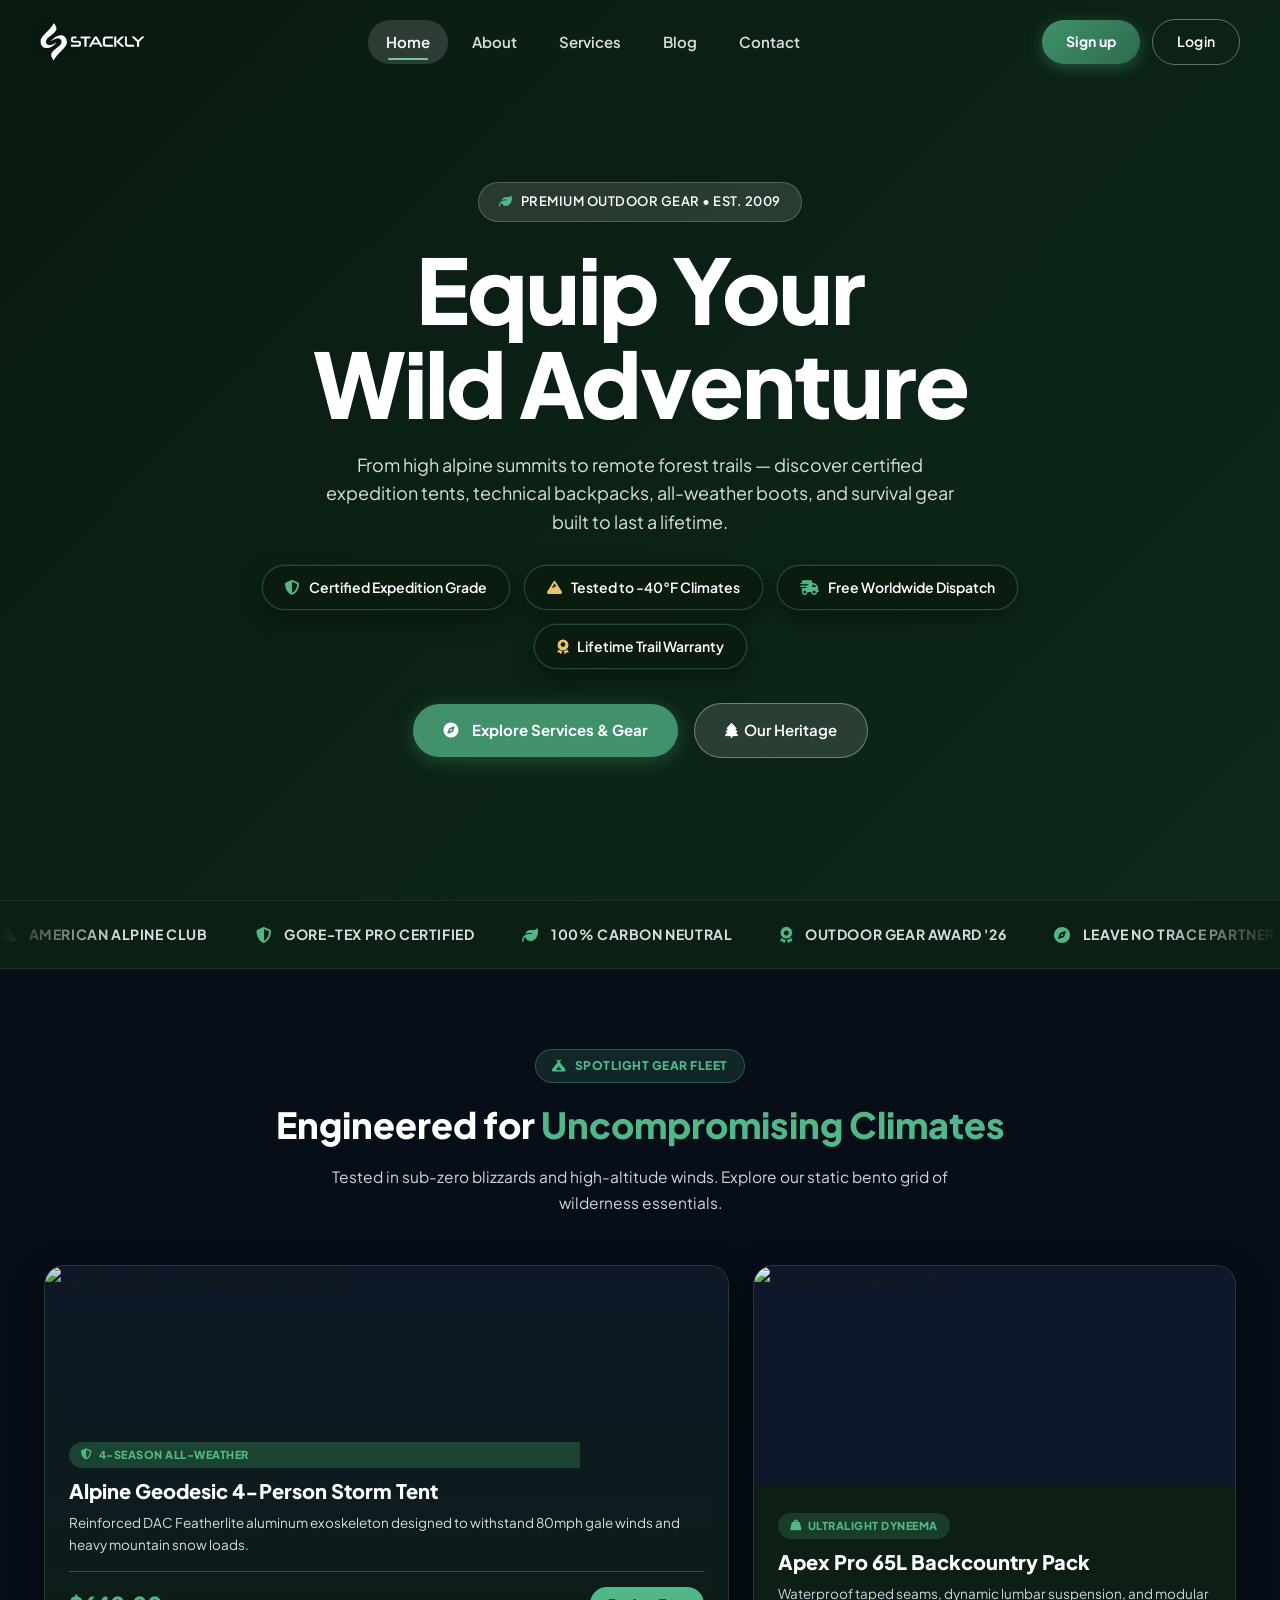
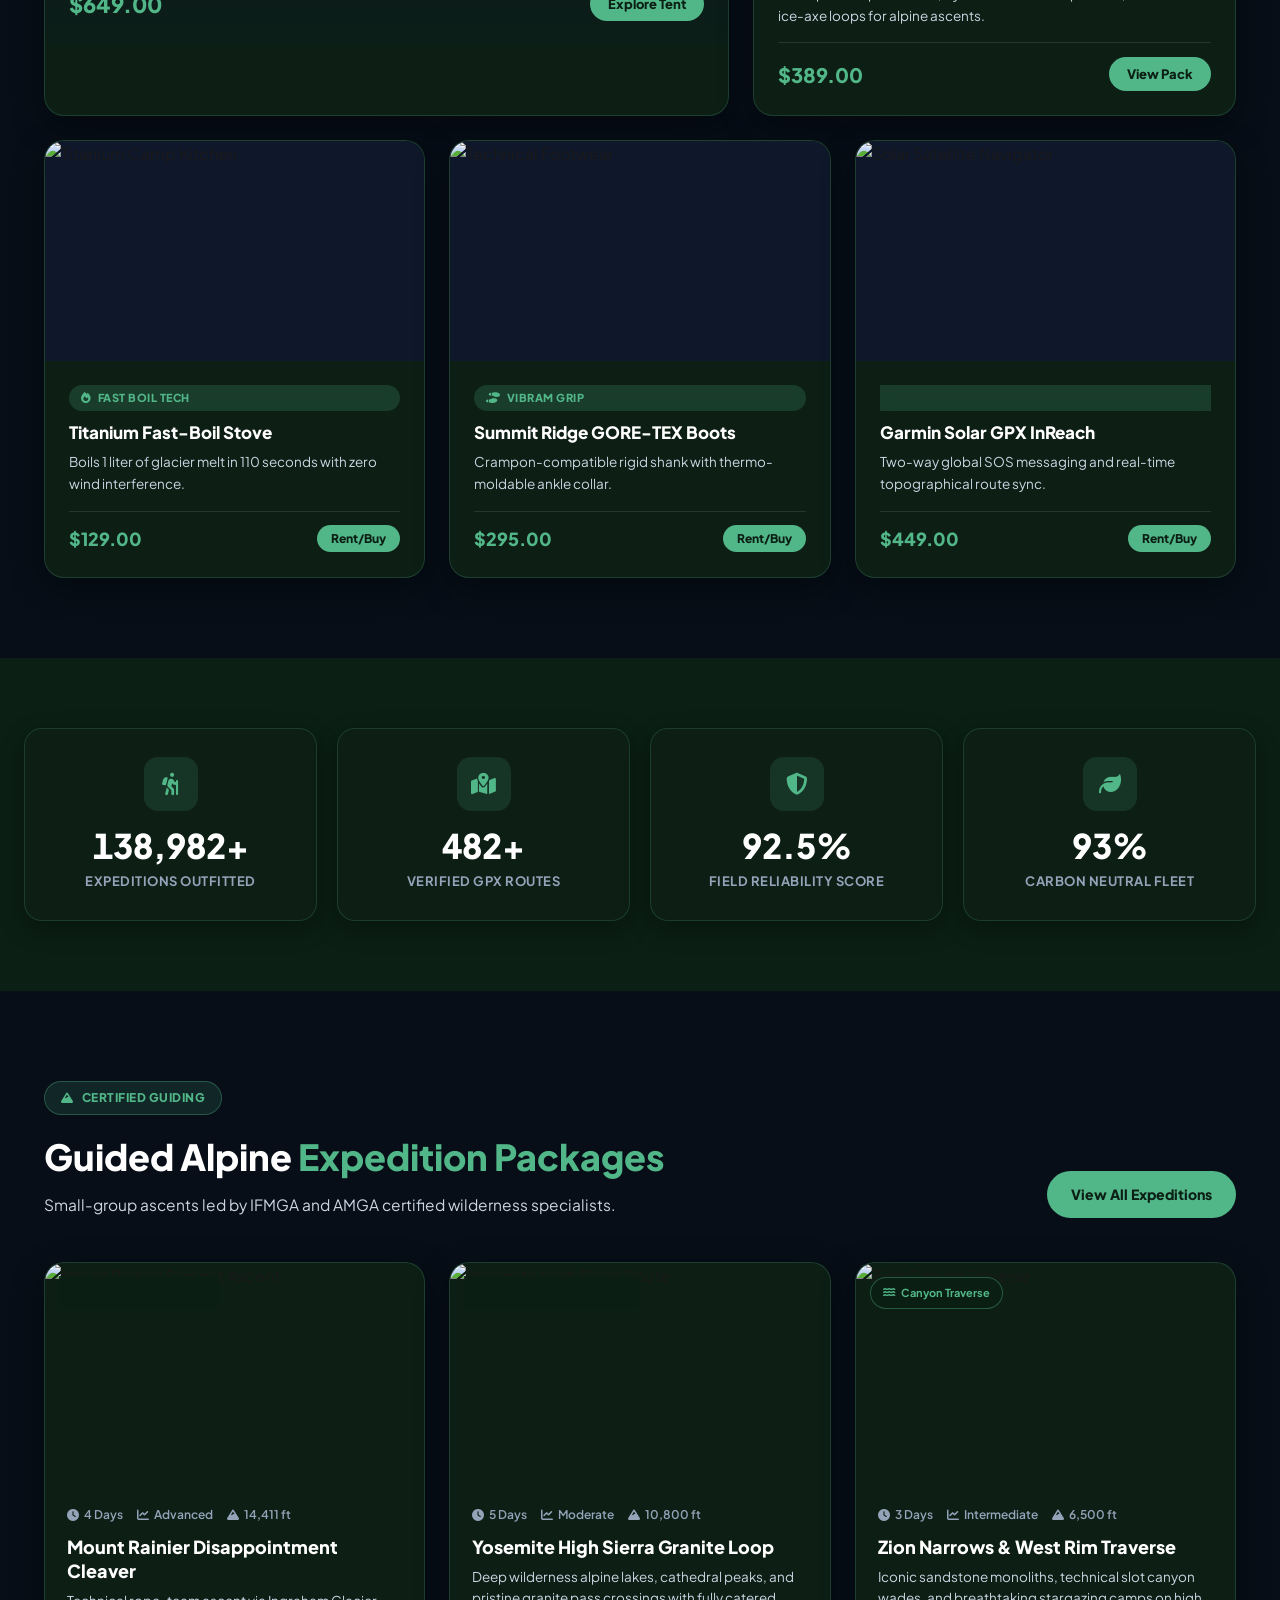
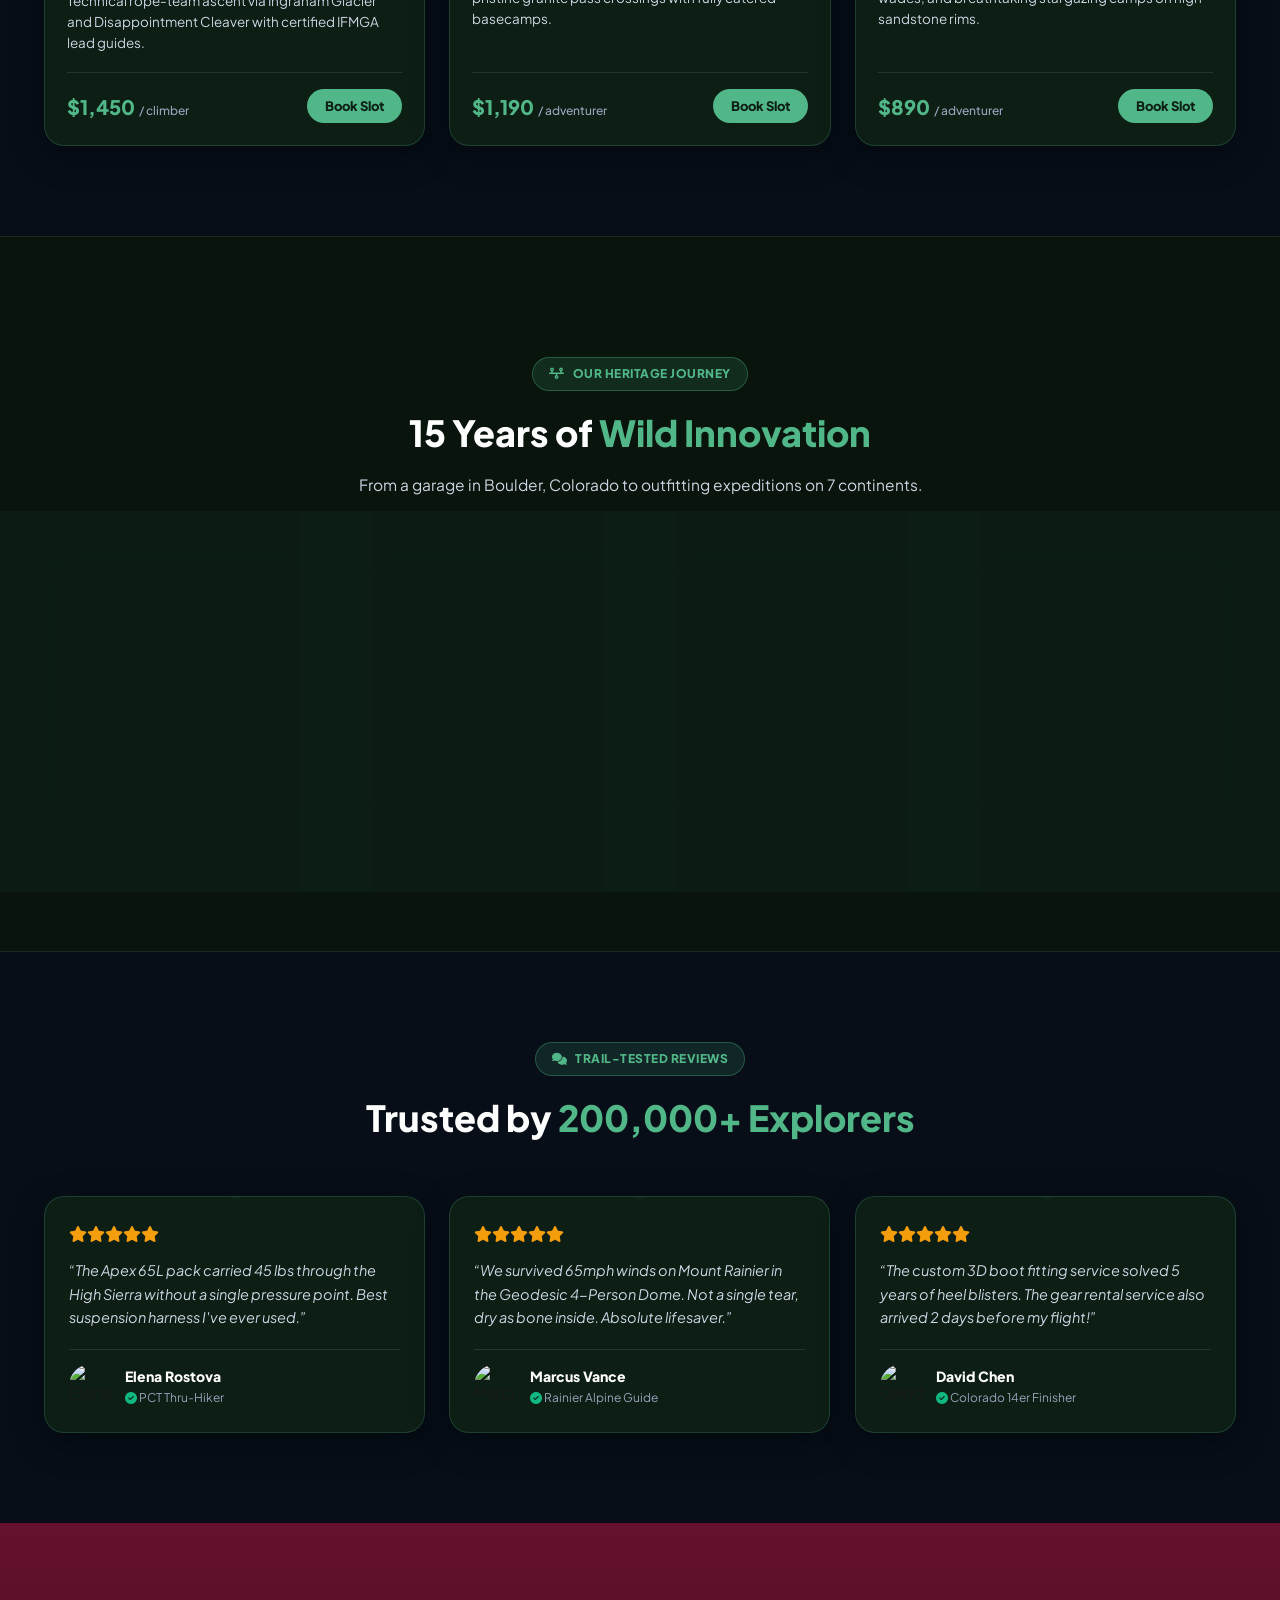
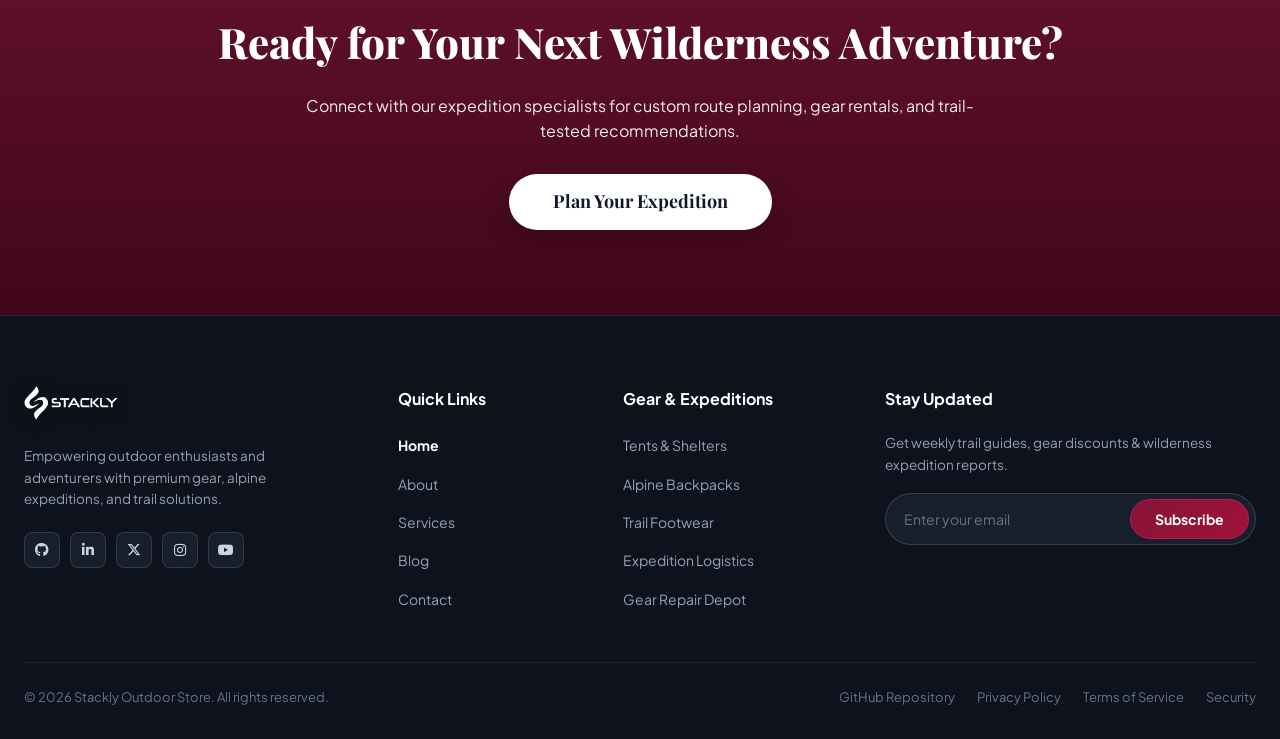
==== index.html @ fed5250c "Update hero section with clean highlights and add GitHub repository format links" ====
<!DOCTYPE html>
<html lang="en">
<head>
  <meta charset="UTF-8" />
  <meta name="viewport" content="width=device-width, initial-scale=1.0" />
  <title>Stackly – Outdoor &amp; Camping Store</title>
  <meta name="description" content="Stackly is your ultimate outdoor and camping destination. Explore premium tents, gear, apparel, expeditions, and expert services for your next adventure." />
  <link rel="icon" type="image/webp" href="assets/logo.webp" />
  <link rel="shortcut icon" type="image/webp" href="assets/logo.webp" />
  <link rel="apple-touch-icon" href="assets/logo.webp" />
  <link rel="preconnect" href="https://fonts.googleapis.com" />
  <link rel="preconnect" href="https://fonts.gstatic.com" crossorigin />
  <link href="https://fonts.googleapis.com/css2?family=Plus+Jakarta+Sans:wght@300;400;500;600;700;800&family=Playfair+Display:wght@700;800&display=swap" rel="stylesheet" />
  <!-- FONT AWESOME 6 ICONS -->
  <link rel="stylesheet" href="https://cdnjs.cloudflare.com/ajax/libs/font-awesome/6.5.1/css/all.min.css" integrity="sha512-DTOQO9RWCH3ppGqcWaEA1BIZOC6xxalwEsw9c2QQeAIftl+Vegovlnee1c9QX4TctnWMn13TZye+giMm8e2LwA==" crossorigin="anonymous" referrerpolicy="no-referrer" />
  <link rel="stylesheet" href="style.css?v=140" />
</head>
<body>

  <!-- ===== HEADER / NAVBAR ===== -->
  <header id="navbar" class="navbar">
    <div class="nav-container">
      <!-- LOGO -->
      <a href="index.html" class="logo header-logo-link" id="logo-link" onclick="window.location.href='index.html';" style="cursor:pointer; text-decoration:none;">
        <img src="https://raw.githubusercontent.com/lingalamanasa/Outdoor-Camping-Store/main/assets/logo.webp" alt="Stackly Logo" class="brand-logo-img header-logo" id="nav-logo-img" onerror="this.onerror=null; this.src='assets/logo.webp';" />
      </a>

      <!-- NAV LINKS -->
      <nav class="main-nav" id="main-nav">
        <ul class="nav-links" id="nav-links">
          <li><a href="index.html" class="nav-link active" id="nav-home">Home</a></li>
          <li><a href="about.html" class="nav-link" id="nav-about">About</a></li>
          <li><a href="services.html" class="nav-link" id="nav-services">Services</a></li>
          <li><a href="blog.html" class="nav-link" id="nav-blog">Blog</a></li>
          <li><a href="contact.html" class="nav-link" id="nav-contact">Contact</a></li>
          <li class="mobile-menu-auth-item">
            <div class="mobile-menu-auth-buttons">
              <a href="signup.html" class="btn-mobile-auth-signup">Sign up</a>
              <a href="login.html" class="btn-mobile-auth-login">Login</a>
            </div>
          </li>
        </ul>
      </nav>

      <!-- RIGHT NAV ACTIONS -->
      <div class="nav-actions">
        <a href="signup.html" class="btn-signup">Sign up</a>
        <a href="login.html" class="btn-login">Login</a>
        <button class="hamburger" id="hamburger-btn" aria-label="Toggle menu">
          <svg class="hamburger-icon-svg" width="22" height="22" viewBox="0 0 24 24" fill="none" stroke="#ffffff" stroke-width="2.5" stroke-linecap="round" stroke-linejoin="round">
            <line x1="3" y1="6" x2="21" y2="6"></line>
            <line x1="3" y1="12" x2="21" y2="12"></line>
            <line x1="3" y1="18" x2="21" y2="18"></line>
          </svg>
        </button>
      </div>
    </div>
  </header>

  <!-- =====================================================
       MAIN PAGE CONTAINER
  ===================================================== -->
  <main id="main-container">
    <div id="page-home" class="page-view active" style="display: block !important; opacity: 1 !important;">

    <!-- =====================================================
         1. HERO SECTION WITH FLOATING & HANGING ACCENTS
    ===================================================== -->
    <section id="home" class="hero" style="background-image: linear-gradient(135deg, rgba(10,30,15,0.78) 0%, rgba(20,60,30,0.58) 100%), url('https://images.unsplash.com/photo-1504280390367-361c6d9f38f4?w=1600&q=80'); background-size: cover; background-position: center; position: relative;">
      
      <div class="hero-content" style="max-width: 860px; margin: 0 auto; text-align: center; padding: 120px 20px 80px;">
        <span class="hero-badge reveal-up" id="hero-badge" style="display: inline-flex; align-items: center; gap: 8px;">
          <i class="fa-solid fa-leaf" style="color: #52b788;"></i> PREMIUM OUTDOOR GEAR &bull; EST. 2009
        </span>
        <h1 class="hero-title reveal-up delay-1" id="hero-title">
          Equip Your<br /><span class="hero-title-gold">Wild Adventure</span>
        </h1>
        <p class="hero-desc reveal-up delay-2" id="hero-desc">
          From high alpine summits to remote forest trails &mdash; discover certified expedition tents, technical backpacks, all-weather boots, and survival gear built to last a lifetime.
        </p>
        
        <!-- HERO VALUE HIGHLIGHTS / TRUST PILLS -->
        <div class="hero-trust-bar reveal-up delay-3">
          <div class="hero-trust-pill">
            <i class="fa-solid fa-shield-halved"></i> <span>Certified Expedition Grade</span>
          </div>
          <div class="hero-trust-pill">
            <i class="fa-solid fa-mountain"></i> <span>Tested to -40&deg;F Climates</span>
          </div>
          <div class="hero-trust-pill">
            <i class="fa-solid fa-truck-fast"></i> <span>Free Worldwide Dispatch</span>
          </div>
          <div class="hero-trust-pill">
            <i class="fa-solid fa-award"></i> <span>Lifetime Trail Warranty</span>
          </div>
        </div>

        <div class="hero-cta-row reveal-up delay-4" style="display: flex; align-items: center; justify-content: center; gap: 16px;">
          <a href="services.html" class="btn-primary">
            <i class="fa-solid fa-compass" style="margin-right: 6px;"></i> Explore Services &amp; Gear
          </a>
          <a href="about.html" class="btn-outline">
            <i class="fa-solid fa-tree" style="margin-right: 6px;"></i> Our Heritage
          </a>
        </div>
      </div>
    </section>

    <!-- =====================================================
         2. SLIDING MARQUEE: PARTNERS & CERTIFICATIONS
    ===================================================== -->
    <div class="marquee-wrapper">
      <div class="marquee-track">
        <div class="marquee-item"><i class="fa-solid fa-mountain"></i> AMERICAN ALPINE CLUB</div>
        <div class="marquee-item"><i class="fa-solid fa-shield-halved"></i> GORE-TEX PRO CERTIFIED</div>
        <div class="marquee-item"><i class="fa-solid fa-leaf"></i> 100% CARBON NEUTRAL</div>
        <div class="marquee-item"><i class="fa-solid fa-award"></i> OUTDOOR GEAR AWARD '26</div>
        <div class="marquee-item"><i class="fa-solid fa-compass"></i> LEAVE NO TRACE PARTNER</div>
        <div class="marquee-item"><i class="fa-solid fa-truck-fast"></i> GLOBAL EXPEDITION DISPATCH</div>
        <!-- Duplicate for continuous seamless loop -->
        <div class="marquee-item"><i class="fa-solid fa-mountain"></i> AMERICAN ALPINE CLUB</div>
        <div class="marquee-item"><i class="fa-solid fa-shield-halved"></i> GORE-TEX PRO CERTIFIED</div>
        <div class="marquee-item"><i class="fa-solid fa-leaf"></i> 100% CARBON NEUTRAL</div>
        <div class="marquee-item"><i class="fa-solid fa-award"></i> OUTDOOR GEAR AWARD '26</div>
        <div class="marquee-item"><i class="fa-solid fa-compass"></i> LEAVE NO TRACE PARTNER</div>
        <div class="marquee-item"><i class="fa-solid fa-truck-fast"></i> GLOBAL EXPEDITION DISPATCH</div>
      </div>
    </div>

    <!-- =====================================================
         3. STATIC BENTO GRID: SPOTLIGHT & FEATURED SHOWCASE
    ===================================================== -->
    <section class="section" style="padding: 80px 24px; max-width: 1240px; margin: 0 auto;">
      <div style="text-align: center; margin-bottom: 50px;" class="reveal-up">
        <span class="page-badge" style="display: inline-flex; align-items: center; gap: 8px; margin-bottom: 12px; background: rgba(82, 183, 136, 0.15); color: #52b788; border: 1px solid rgba(82, 183, 136, 0.35); padding: 6px 16px; border-radius: 999px; font-size: 12px; font-weight: 800; text-transform: uppercase;">
          <i class="fa-solid fa-campground"></i> Spotlight Gear Fleet
        </span>
        <h2 style="font-size: 36px; font-weight: 800; color: #ffffff; margin-bottom: 10px;">
          Engineered for <span style="color: #52b788;">Uncompromising Climates</span>
        </h2>
        <p style="font-size: 15.5px; color: #cbd5e1; max-width: 620px; margin: 0 auto;">
          Tested in sub-zero blizzards and high-altitude winds. Explore our static bento grid of wilderness essentials.
        </p>
      </div>

      <!-- BENTO GRID -->
      <div class="bento-grid">
        
        <!-- CARD 1: LARGE 7-COL FEATURED HERO CARD (HOVER IMAGE ZOOM) -->
        <div class="bento-card bento-span-7 reveal-left">
          <div class="bento-media" style="height: 380px;">
            <img src="https://images.unsplash.com/photo-1510312305653-8ed496efae75?w=900&q=80" alt="Alpine Expedition Geodesic Dome Tent" />
            <div class="bento-media-overlay">
              <span class="bento-tag solid-green"><i class="fa-solid fa-shield-halved"></i> 4-Season All-Weather</span>
              <h3 class="bento-card-title light">Alpine Geodesic 4-Person Storm Tent</h3>
              <p class="bento-card-desc light">Reinforced DAC Featherlite aluminum exoskeleton designed to withstand 80mph gale winds and heavy mountain snow loads.</p>
              <div style="display: flex; align-items: center; justify-content: space-between; border-top: 1px solid rgba(255,255,255,0.2); padding-top: 14px;">
                <span style="font-size: 22px; font-weight: 800; color: #52b788;">$649.00</span>
                <button type="button" class="btn-exp-book" onclick="handleAddToCart(event, 'Alpine Geodesic 4-Person Storm Tent')" style="background: #52b788; color: #0b1f14; font-weight: 800; border: none; cursor: pointer;">
                  Explore Tent
                </button>
              </div>
            </div>
          </div>
        </div>

        <!-- CARD 2: TALL 5-COL PORTRAIT CARD (HOVER ZOOM) -->
        <div class="bento-card bento-span-5 reveal-right">
          <div class="bento-media" style="height: 220px;">
            <img src="https://images.unsplash.com/photo-1553062407-98eeb64c6a62?w=800&q=80" alt="Ultralight Expedition Pack" />
          </div>
          <div class="bento-body">
            <div>
              <span class="bento-tag"><i class="fa-solid fa-weight-hanging"></i> Ultralight Dyneema</span>
              <h3 class="bento-card-title">Apex Pro 65L Backcountry Pack</h3>
              <p class="bento-card-desc">Waterproof taped seams, dynamic lumbar suspension, and modular ice-axe loops for alpine ascents.</p>
            </div>
            <div style="display: flex; align-items: center; justify-content: space-between; border-top: 1px solid rgba(255, 255, 255, 0.1); padding-top: 14px;">
              <span style="font-size: 20px; font-weight: 800; color: #52b788;">$389.00</span>
              <button type="button" class="btn-exp-book" onclick="handleAddToCart(event, 'Apex Pro 65L Backcountry Pack')" style="border: none; cursor: pointer;">
                View Pack
              </button>
            </div>
          </div>
        </div>

        <!-- CARD 3: 4-COL COMPACT CARD -->
        <div class="bento-card bento-span-4 reveal-up delay-1">
          <div class="bento-media" style="height: 180px;">
            <img src="https://images.unsplash.com/photo-1517824806704-9040b037703b?w=700&q=80" alt="Titanium Camp Kitchen" />
          </div>
          <div class="bento-body">
            <span class="bento-tag"><i class="fa-solid fa-fire"></i> Fast Boil Tech</span>
            <h3 class="bento-card-title" style="font-size: 17px;">Titanium Fast-Boil Stove</h3>
            <p class="bento-card-desc">Boils 1 liter of glacier melt in 110 seconds with zero wind interference.</p>
            <div style="display: flex; align-items: center; justify-content: space-between; border-top: 1px solid rgba(255, 255, 255, 0.1); padding-top: 12px;">
              <span style="font-size: 18px; font-weight: 800; color: #52b788;">$129.00</span>
              <button type="button" class="btn-exp-book" onclick="handleAddToCart(event, 'Titanium Fast-Boil Stove')" style="padding: 6px 14px; font-size: 12px; border: none; cursor: pointer;">Rent/Buy</button>
            </div>
          </div>
        </div>

        <!-- CARD 4: 4-COL COMPACT CARD -->
        <div class="bento-card bento-span-4 reveal-up delay-2">
          <div class="bento-media" style="height: 180px;">
            <img src="https://images.unsplash.com/photo-1544816155-12df9643f363?w=700&q=80" alt="Technical Footwear" />
          </div>
          <div class="bento-body">
            <span class="bento-tag"><i class="fa-solid fa-shoe-prints"></i> Vibram Grip</span>
            <h3 class="bento-card-title" style="font-size: 17px;">Summit Ridge GORE-TEX Boots</h3>
            <p class="bento-card-desc">Crampon-compatible rigid shank with thermo-moldable ankle collar.</p>
            <div style="display: flex; align-items: center; justify-content: space-between; border-top: 1px solid rgba(255, 255, 255, 0.1); padding-top: 12px;">
              <span style="font-size: 18px; font-weight: 800; color: #52b788;">$295.00</span>
              <button type="button" class="btn-exp-book" onclick="handleAddToCart(event, 'Summit Ridge GORE-TEX Boots')" style="padding: 6px 14px; font-size: 12px; border: none; cursor: pointer;">Rent/Buy</button>
            </div>
          </div>
        </div>

        <!-- CARD 5: 4-COL COMPACT CARD -->
        <div class="bento-card bento-span-4 reveal-up delay-3">
          <div class="bento-media" style="height: 180px;">
            <img src="https://images.unsplash.com/photo-1509198397868-475647b2a1e5?w=700&q=80" alt="Solar Satellite Navigator" />
          </div>
          <div class="bento-body">
            <span class="bento-tag"><i class="fa-solid fa-satellite"></i> Satellite Link</span>
            <h3 class="bento-card-title" style="font-size: 17px;">Garmin Solar GPX InReach</h3>
            <p class="bento-card-desc">Two-way global SOS messaging and real-time topographical route sync.</p>
            <div style="display: flex; align-items: center; justify-content: space-between; border-top: 1px solid rgba(255, 255, 255, 0.1); padding-top: 12px;">
              <span style="font-size: 18px; font-weight: 800; color: #52b788;">$449.00</span>
              <button type="button" class="btn-exp-book" onclick="handleAddToCart(event, 'Garmin Solar GPX InReach')" style="padding: 6px 14px; font-size: 12px; border: none; cursor: pointer;">Rent/Buy</button>
            </div>
          </div>
        </div>

      </div>
    </section>

    <!-- =====================================================
         4. ANIMATED COUNTERS / STATS BENTO SECTION
    ===================================================== -->
    <section style="background: #0b1f14; padding: 70px 24px; color: #ffffff;">
      <div style="max-width: 1240px; margin: 0 auto;">
        
        <div class="stats-bento-grid">
          
          <div class="stat-bento-card reveal-up delay-1" style="background: rgba(255,255,255,0.04); border-color: rgba(255,255,255,0.1);">
            <div class="stat-bento-icon" style="background: rgba(82, 183, 136, 0.15); color: #52b788;">
              <i class="fa-solid fa-person-hiking"></i>
            </div>
            <div class="stat-counter-number" data-count="150000" data-suffix="+" style="color: #ffffff;">150,000+</div>
            <div class="stat-counter-label" style="color: rgba(255,255,255,0.7);">Expeditions Outfitted</div>
          </div>

          <div class="stat-bento-card reveal-up delay-2" style="background: rgba(255,255,255,0.04); border-color: rgba(255,255,255,0.1);">
            <div class="stat-bento-icon" style="background: rgba(82, 183, 136, 0.15); color: #52b788;">
              <i class="fa-solid fa-map-location-dot"></i>
            </div>
            <div class="stat-counter-number" data-count="520" data-suffix="+" style="color: #ffffff;">520+</div>
            <div class="stat-counter-label" style="color: rgba(255,255,255,0.7);">Verified GPX Routes</div>
          </div>

          <div class="stat-bento-card reveal-up delay-3" style="background: rgba(255,255,255,0.04); border-color: rgba(255,255,255,0.1);">
            <div class="stat-bento-icon" style="background: rgba(82, 183, 136, 0.15); color: #52b788;">
              <i class="fa-solid fa-shield-halved"></i>
            </div>
            <div class="stat-counter-number" data-count="99.8" data-decimals="1" data-suffix="%" style="color: #ffffff;">99.8%</div>
            <div class="stat-counter-label" style="color: rgba(255,255,255,0.7);">Field Reliability Score</div>
          </div>

          <div class="stat-bento-card reveal-up delay-4" style="background: rgba(255,255,255,0.04); border-color: rgba(255,255,255,0.1);">
            <div class="stat-bento-icon" style="background: rgba(82, 183, 136, 0.15); color: #52b788;">
              <i class="fa-solid fa-leaf"></i>
            </div>
            <div class="stat-counter-number" data-count="100" data-suffix="%" style="color: #ffffff;">100%</div>
            <div class="stat-counter-label" style="color: rgba(255,255,255,0.7);">Carbon Neutral Fleet</div>
          </div>

        </div>
      </div>
    </section>

    <!-- =====================================================
         5. GUIDED ALPINE EXPEDITIONS SHOWCASE (SIDE ANIMATIONS)
    ===================================================== -->
    <section class="section" style="padding: 90px 24px; max-width: 1240px; margin: 0 auto;">
      <div style="display: flex; align-items: flex-end; justify-content: space-between; margin-bottom: 44px; flex-wrap: wrap; gap: 20px;" class="reveal-up">
        <div>
          <span class="page-badge" style="display: inline-flex; align-items: center; gap: 8px; margin-bottom: 12px; background: rgba(82, 183, 136, 0.15); color: #52b788; border: 1px solid rgba(82, 183, 136, 0.35); padding: 6px 16px; border-radius: 999px; font-size: 12px; font-weight: 800; text-transform: uppercase;">
            <i class="fa-solid fa-mountain"></i> Certified Guiding
          </span>
          <h2 style="font-size: 36px; font-weight: 800; color: #ffffff; margin-bottom: 6px;">
            Guided Alpine <span style="color: #52b788;">Expedition Packages</span>
          </h2>
          <p style="font-size: 15.5px; color: #cbd5e1;">Small-group ascents led by IFMGA and AMGA certified wilderness specialists.</p>
        </div>
        <a href="404.html" class="btn-exp-book" style="padding: 12px 24px; font-size: 14px;">
          View All Expeditions
        </a>
      </div>

      <div class="expedition-bento-grid">
        
        <!-- EXPEDITION 1 (REVEAL LEFT) -->
        <div class="expedition-card reveal-left">
          <div class="exp-thumb">
            <img src="https://images.unsplash.com/photo-1544198365-f5d60b6d8190?w=800&auto=format&fit=crop&q=80" alt="Mount Rainier Summit Ascent" />
            <div class="exp-badge"><i class="fa-solid fa-snowflake"></i> Glacial Alpine Summit</div>
          </div>
          <div class="exp-content">
            <div>
              <div class="exp-meta-row">
                <span><i class="fa-solid fa-clock"></i> 4 Days</span>
                <span><i class="fa-solid fa-chart-line"></i> Advanced</span>
                <span><i class="fa-solid fa-mountain"></i> 14,411 ft</span>
              </div>
              <h3 class="exp-title">Mount Rainier Disappointment Cleaver</h3>
              <p class="exp-desc">Technical rope-team ascent via Ingraham Glacier and Disappointment Cleaver with certified IFMGA lead guides.</p>
            </div>
            <div class="exp-footer">
              <div class="exp-price">$1,450 <small>/ climber</small></div>
              <button type="button" class="btn-exp-book" onclick="handleBookExpedition(event, 'Mount Rainier Disappointment Cleaver')" style="border: none; cursor: pointer;">Book Slot</button>
            </div>
          </div>
        </div>

        <!-- EXPEDITION 2 (REVEAL UP) -->
        <div class="expedition-card reveal-up delay-1">
          <div class="exp-thumb">
            <img src="https://images.unsplash.com/photo-1426604966848-d7adac402bff?w=800&auto=format&fit=crop&q=80" alt="Yosemite High Sierra Route" />
            <div class="exp-badge"><i class="fa-solid fa-tree"></i> Backcountry High Route</div>
          </div>
          <div class="exp-content">
            <div>
              <div class="exp-meta-row">
                <span><i class="fa-solid fa-clock"></i> 5 Days</span>
                <span><i class="fa-solid fa-chart-line"></i> Moderate</span>
                <span><i class="fa-solid fa-mountain"></i> 10,800 ft</span>
              </div>
              <h3 class="exp-title">Yosemite High Sierra Granite Loop</h3>
              <p class="exp-desc">Deep wilderness alpine lakes, cathedral peaks, and pristine granite pass crossings with fully catered basecamps.</p>
            </div>
            <div class="exp-footer">
              <div class="exp-price">$1,190 <small>/ adventurer</small></div>
              <button type="button" class="btn-exp-book" onclick="handleBookExpedition(event, 'Yosemite High Sierra Granite Loop')" style="border: none; cursor: pointer;">Book Slot</button>
            </div>
          </div>
        </div>

        <!-- EXPEDITION 3 (REVEAL RIGHT) -->
        <div class="expedition-card reveal-right">
          <div class="exp-thumb">
            <img src="https://images.unsplash.com/photo-1469854523086-cc02fe5d8800?w=800&auto=format&fit=crop&q=80" alt="Zion Canyon Traverse" />
            <div class="exp-badge"><i class="fa-solid fa-water"></i> Canyon Traverse</div>
          </div>
          <div class="exp-content">
            <div>
              <div class="exp-meta-row">
                <span><i class="fa-solid fa-clock"></i> 3 Days</span>
                <span><i class="fa-solid fa-chart-line"></i> Intermediate</span>
                <span><i class="fa-solid fa-mountain"></i> 6,500 ft</span>
              </div>
              <h3 class="exp-title">Zion Narrows &amp; West Rim Traverse</h3>
              <p class="exp-desc">Iconic sandstone monoliths, technical slot canyon wades, and breathtaking stargazing camps on high sandstone rims.</p>
            </div>
            <div class="exp-footer">
              <div class="exp-price">$890 <small>/ adventurer</small></div>
              <button type="button" class="btn-exp-book" onclick="handleBookExpedition(event, 'Zion Narrows &amp; West Rim Traverse')" style="border: none; cursor: pointer;">Book Slot</button>
            </div>
          </div>
        </div>

      </div>
    </section>

    <!-- =====================================================
         6. ANIMATED ADVENTURE TIMELINE (HERITAGE & MILESTONES)
    ===================================================== -->
    <section class="timeline-section" style="background: #08140c; border-top: 1px solid rgba(255,255,255,0.08); border-bottom: 1px solid rgba(255,255,255,0.08);">
      <div style="max-width: 1240px; margin: 0 auto; padding: 60px 24px;">
        <div style="text-align: center; margin-bottom: 50px;" class="reveal-up">
          <span class="page-badge" style="display: inline-flex; align-items: center; gap: 8px; margin-bottom: 12px; background: rgba(82, 183, 136, 0.15); color: #52b788; border: 1px solid rgba(82, 183, 136, 0.35); padding: 6px 16px; border-radius: 999px; font-size: 12px; font-weight: 800; text-transform: uppercase;">
            <i class="fa-solid fa-timeline"></i> Our Heritage Journey
          </span>
          <h2 style="font-size: 36px; font-weight: 800; color: #ffffff; margin-bottom: 10px;">
            15 Years of <span style="color: #52b788;">Wild Innovation</span>
          </h2>
          <p style="font-size: 15.5px; color: #cbd5e1; max-width: 580px; margin: 0 auto;">
            From a garage in Boulder, Colorado to outfitting expeditions on 7 continents.
          </p>
        </div>

        <!-- FLOATING HERITAGE MILESTONE CARDS -->
        <div class="heritage-floating-grid">

          <!-- CARD 1 -->
          <div class="heritage-float-card float-anim-1 reveal-up">
            <div class="heritage-float-header">
              <span class="heritage-icon-bubble"><i class="fa-solid fa-campground"></i></span>
              <span class="heritage-year-badge"><i class="fa-solid fa-calendar"></i> 2009 &bull; Genesis</span>
            </div>
            <h3 class="heritage-float-title">Hand-Stitched Tents in Boulder</h3>
            <p class="heritage-float-desc">Founded by two alpine mountaineers dissatisfied with flimsy commercial tents during a winter storm on Longs Peak.</p>
          </div>

          <!-- CARD 2 -->
          <div class="heritage-float-card float-anim-2 reveal-up delay-1">
            <div class="heritage-float-header">
              <span class="heritage-icon-bubble"><i class="fa-solid fa-recycle"></i></span>
              <span class="heritage-year-badge"><i class="fa-solid fa-calendar"></i> 2014 &bull; Eco-Shift</span>
            </div>
            <h3 class="heritage-float-title">100% Recycled Technical Fabrics</h3>
            <p class="heritage-float-desc">Eliminated PFC coatings across all shell jackets and switched our entire sleeping bag fill to certified cruelty-free down.</p>
          </div>

          <!-- CARD 3 -->
          <div class="heritage-float-card float-anim-3 reveal-up delay-2">
            <div class="heritage-float-header">
              <span class="heritage-icon-bubble"><i class="fa-solid fa-satellite-dish"></i></span>
              <span class="heritage-year-badge"><i class="fa-solid fa-calendar"></i> 2019 &bull; Technology</span>
            </div>
            <h3 class="heritage-float-title">Global GPX &amp; Guide Network</h3>
            <p class="heritage-float-desc">Launched our offline mapping system and certified alpine guide network, supporting over 20,000 yearly wilderness trail days.</p>
          </div>

          <!-- CARD 4 -->
          <div class="heritage-float-card float-anim-4 reveal-up delay-3">
            <div class="heritage-float-header">
              <span class="heritage-icon-bubble"><i class="fa-solid fa-shield-halved"></i></span>
              <span class="heritage-year-badge"><i class="fa-solid fa-calendar"></i> 2026 &bull; Future</span>
            </div>
            <h3 class="heritage-float-title">Lifetime Warranty &amp; Circular Depot</h3>
            <p class="heritage-float-desc">Every tent, pack, and stove purchased comes with our repair-for-life guarantee and 1-click rental fleet trade-in.</p>
          </div>

        </div>
      </div>
    </section>

    <!-- =====================================================
         7. ADVENTURER TESTIMONIALS (STATIC BENTO GRID)
    ===================================================== -->
    <section class="section" style="padding: 90px 24px; max-width: 1240px; margin: 0 auto;">
      <div style="text-align: center; margin-bottom: 48px;" class="reveal-up">
        <span class="page-badge" style="display: inline-flex; align-items: center; gap: 8px; margin-bottom: 12px; background: rgba(82, 183, 136, 0.15); color: #52b788; border: 1px solid rgba(82, 183, 136, 0.35); padding: 6px 16px; border-radius: 999px; font-size: 12px; font-weight: 800; text-transform: uppercase;">
          <i class="fa-solid fa-comments"></i> Trail-Tested Reviews
        </span>
        <h2 style="font-size: 36px; font-weight: 800; color: #ffffff; margin-bottom: 10px;">
          Trusted by <span style="color: #52b788;">200,000+ Explorers</span>
        </h2>
      </div>

      <div class="bento-grid" style="margin-top: 24px;">
        
        <div class="bento-card bento-span-4 hang-card hang-anim-1">
          <div class="bento-body">
            <div style="color: #f59e0b; margin-bottom: 12px;">
              <i class="fa-solid fa-star"></i><i class="fa-solid fa-star"></i><i class="fa-solid fa-star"></i><i class="fa-solid fa-star"></i><i class="fa-solid fa-star"></i>
            </div>
            <p style="font-size: 14.5px; color: #cbd5e1; line-height: 1.6; font-style: italic; margin-bottom: 20px;">
              &ldquo;The Apex 65L pack carried 45 lbs through the High Sierra without a single pressure point. Best suspension harness I've ever used.&rdquo;
            </p>
            <div style="display: flex; align-items: center; gap: 12px; border-top: 1px solid rgba(255, 255, 255, 0.1); padding-top: 14px;">
              <img src="https://images.unsplash.com/photo-1534528741775-53994a69daeb?w=100&q=80" alt="Elena Rostova" style="width: 44px; height: 44px; border-radius: 50%; object-fit: cover;" />
              <div>
                <div style="font-weight: 800; color: #ffffff; font-size: 14px;">Elena Rostova</div>
                <div style="font-size: 12px; color: #94a3b8;"><i class="fa-solid fa-circle-check" style="color: #10b981;"></i> PCT Thru-Hiker</div>
              </div>
            </div>
          </div>
        </div>

        <div class="bento-card bento-span-4 hang-card hang-anim-2">
          <div class="bento-body">
            <div style="color: #f59e0b; margin-bottom: 12px;">
              <i class="fa-solid fa-star"></i><i class="fa-solid fa-star"></i><i class="fa-solid fa-star"></i><i class="fa-solid fa-star"></i><i class="fa-solid fa-star"></i>
            </div>
            <p style="font-size: 14.5px; color: #cbd5e1; line-height: 1.6; font-style: italic; margin-bottom: 20px;">
              &ldquo;We survived 65mph winds on Mount Rainier in the Geodesic 4-Person Dome. Not a single tear, dry as bone inside. Absolute lifesaver.&rdquo;
            </p>
            <div style="display: flex; align-items: center; gap: 12px; border-top: 1px solid rgba(255, 255, 255, 0.1); padding-top: 14px;">
              <img src="https://images.unsplash.com/photo-1507003211169-0a1dd7228f2d?w=100&q=80" alt="Marcus Vance" style="width: 44px; height: 44px; border-radius: 50%; object-fit: cover;" />
              <div>
                <div style="font-weight: 800; color: #ffffff; font-size: 14px;">Marcus Vance</div>
                <div style="font-size: 12px; color: #94a3b8;"><i class="fa-solid fa-circle-check" style="color: #10b981;"></i> Rainier Alpine Guide</div>
              </div>
            </div>
          </div>
        </div>

        <div class="bento-card bento-span-4 hang-card hang-anim-3">
          <div class="bento-body">
            <div style="color: #f59e0b; margin-bottom: 12px;">
              <i class="fa-solid fa-star"></i><i class="fa-solid fa-star"></i><i class="fa-solid fa-star"></i><i class="fa-solid fa-star"></i><i class="fa-solid fa-star"></i>
            </div>
            <p style="font-size: 14.5px; color: #cbd5e1; line-height: 1.6; font-style: italic; margin-bottom: 20px;">
              &ldquo;The custom 3D boot fitting service solved 5 years of heel blisters. The gear rental service also arrived 2 days before my flight!&rdquo;
            </p>
            <div style="display: flex; align-items: center; gap: 12px; border-top: 1px solid rgba(255, 255, 255, 0.1); padding-top: 14px;">
              <img src="https://images.unsplash.com/photo-1500648767791-00dcc994a43e?w=100&q=80" alt="David Chen" style="width: 44px; height: 44px; border-radius: 50%; object-fit: cover;" />
              <div>
                <div style="font-weight: 800; color: #ffffff; font-size: 14px;">David Chen</div>
                <div style="font-size: 12px; color: #94a3b8;"><i class="fa-solid fa-circle-check" style="color: #10b981;"></i> Colorado 14er Finisher</div>
              </div>
            </div>
          </div>
        </div>

      </div>
    </section>

    <!-- =====================================================
         8. PRE-FOOTER CTA BANNER
    ===================================================== -->
    <section class="prefooter-banner">
      <div class="container">
        <h2 class="prefooter-title">Ready for Your Next Wilderness Adventure?</h2>
        <p class="prefooter-desc">Connect with our expedition specialists for custom route planning, gear rentals, and trail-tested recommendations.</p>
        <a href="contact.html" class="btn-prefooter-talk">Plan Your Expedition</a>
      </div>
    </section>

    </div>
  </main>

  <!-- ===== FOOTER ===== -->
  <footer id="footer" class="footer">
    <div class="footer-container">
      <div class="footer-grid-layout">
        
        <!-- COL 1: BRAND & SOCIALS -->
        <div>
          <a href="index.html" class="footer-brand" style="text-decoration: none; display: inline-block;" title="Stackly Outdoor Store">
            <img src="https://raw.githubusercontent.com/lingalamanasa/Outdoor-Camping-Store/main/assets/logo.webp" alt="Stackly Logo" class="footer-logo-img brand-logo-img" onerror="this.onerror=null; this.src='assets/logo.webp';" style="height: 34px; width: auto;" />
          </a>
          <p class="footer-brand-text">
            Empowering outdoor enthusiasts and adventurers with premium gear, alpine expeditions, and trail solutions.
          </p>
          <div class="footer-social-list">
            <a href="https://github.com/lingalamanasa/Outdoor-Camping-Store" target="_blank" rel="noopener noreferrer" class="footer-social-btn" aria-label="GitHub" title="GitHub Repository"><i class="fa-brands fa-github"></i></a>
            <a href="404.html" class="footer-social-btn" aria-label="LinkedIn" title="LinkedIn"><i class="fa-brands fa-linkedin-in"></i></a>
            <a href="404.html" class="footer-social-btn" aria-label="Twitter" title="Twitter"><i class="fa-brands fa-x-twitter"></i></a>
            <a href="404.html" class="footer-social-btn" aria-label="Instagram" title="Instagram"><i class="fa-brands fa-instagram"></i></a>
            <a href="404.html" class="footer-social-btn" aria-label="YouTube" title="YouTube"><i class="fa-brands fa-youtube"></i></a>
          </div>
        </div>

        <!-- COL 2: QUICK LINKS -->
        <div>
          <h4 class="footer-col-heading">Quick Links</h4>
          <ul class="footer-nav-list">
            <li><a href="index.html" style="font-weight: 700; color: #ffffff;">Home</a></li>
            <li><a href="about.html">About</a></li>
            <li><a href="services.html">Services</a></li>
            <li><a href="blog.html">Blog</a></li>
            <li><a href="contact.html">Contact</a></li>
          </ul>
        </div>

        <!-- COL 3: SOLUTIONS -->
        <div>
          <h4 class="footer-col-heading">Gear &amp; Expeditions</h4>
          <ul class="footer-nav-list">
            <li><a href="services.html">Tents &amp; Shelters</a></li>
            <li><a href="services.html">Alpine Backpacks</a></li>
            <li><a href="services.html">Trail Footwear</a></li>
            <li><a href="services.html">Expedition Logistics</a></li>
            <li><a href="services.html">Gear Repair Depot</a></li>
          </ul>
        </div>

        <!-- COL 4: STAY UPDATED -->
        <div>
          <h4 class="footer-col-heading">Stay Updated</h4>
          <p style="font-size: 13.5px; color: #94a3b8; line-height: 1.6; margin-bottom: 18px;">
            Get weekly trail guides, gear discounts &amp; wilderness expedition reports.
          </p>
          <form onsubmit="handleSubscribeNewsletter(event)" class="footer-newsletter-box">
            <input type="email" placeholder="Enter your email" required class="footer-newsletter-input" />
            <button type="submit" class="footer-newsletter-btn">Subscribe</button>
          </form>
        </div>

      </div>

      <!-- FOOTER BOTTOM -->
      <div class="footer-bottom-bar">
        <div>&copy; 2026 Stackly Outdoor Store. All rights reserved.</div>
        <div class="footer-bottom-links">
          <a href="https://github.com/lingalamanasa/Outdoor-Camping-Store" target="_blank" rel="noopener noreferrer">GitHub Repository</a>
          <a href="404.html">Privacy Policy</a>
          <a href="404.html">Terms of Service</a>
          <a href="404.html">Security</a>
        </div>
      </div>
    </div>
  </footer>

  <!-- ===== JAVASCRIPT ===== -->
  <script src="script.js?v=250"></script>
</body>
</html>
---- style.css ----
@import url('https://fonts.googleapis.com/css2?family=Plus+Jakarta+Sans:wght@300;400;500;600;700;800&family=Playfair+Display:wght@700;800&display=swap');

/* ===== VARIABLES ===== */
:root {
  --green-900:#0a1a0d; --green-800:#1a3d1f; --green-700:#1a4731;
  --green-600:#2d6a4f; --green-500:#40916c; --green-400:#52b788;
  --green-300:#74c69d; --green-200:#b7e4c7;
  --gold:#e8a838; --gold-l:#f4c26a; --earth:#c8a96e;
  --bg:#f5f2ec; --bg-dark:#0f1f12; --white:#fff;
  --text:#1a1a1a; --muted:#5a6a5c;
  --r-sm:8px; --r-md:14px; --r-lg:22px; --r-xl:32px; --r-pill:999px;
  --sh-sm:0 2px 8px rgba(0,0,0,.08); --sh-md:0 4px 24px rgba(0,0,0,.13); --sh-lg:0 16px 56px rgba(0,0,0,.2);
  --t:.32s cubic-bezier(.4,0,.2,1);
  --font:'Plus Jakarta Sans',sans-serif;
}

*,*::before,*::after{margin:0;padding:0;box-sizing:border-box}
html{scroll-behavior:smooth;font-size:16px;background-color:#070e17 !important}
body{font-family:var(--font);background:#070e17 !important;color:var(--text);overflow-x:hidden;line-height:1.65;min-height:100vh;margin:0;padding:0}
a{text-decoration:none;color:inherit}
ul{list-style:none}
img{display:block;max-width:100%}
button{cursor:pointer;font-family:inherit;border:none;background:none}
::-webkit-scrollbar{width:6px}
::-webkit-scrollbar-track{background:var(--bg)}
::-webkit-scrollbar-thumb{background:var(--green-400);border-radius:3px}

.container{max-width:1180px;margin:0 auto;padding:0 24px}

/* ===== UTILITY & SHARED ===== */
.section-tag{
  display:inline-block;
  font-size:11px;
  font-weight:700;
  letter-spacing:2px;
  text-transform:uppercase;
  color:#52b788;
  background:rgba(82,183,136,.15);
  border:1px solid rgba(82,183,136,.3);
  padding:5px 14px;
  border-radius:var(--r-pill);
  margin-bottom:14px;
}
.section-tag.light{color:var(--green-300);background:rgba(82,183,136,.2);border-color:rgba(82,183,136,.35)}
.section-title{
  font-size:clamp(26px,4vw,44px);
  font-weight:800;
  line-height:1.15;
  color:#ffffff;
}
.section-desc{
  color:rgba(255,255,255,.78);
  font-size:16px;
  margin-top:12px;
  max-width:560px;
}
.section-header-centered{text-align:center;margin-bottom:56px}
.section-header-centered .section-desc{margin:12px auto 0;max-width:560px}
.accent{color:var(--green-300)} .accent-light{color:var(--gold-l)}

/* BUTTONS */
.btn-primary{display:inline-flex;align-items:center;gap:8px;background:var(--green-500);color:#fff;font-size:15px;font-weight:700;padding:14px 30px;border-radius:var(--r-pill);transition:all var(--t);box-shadow:0 4px 20px rgba(64,145,108,.4)}
.btn-primary:hover{background:var(--green-400);transform:translateY(-2px);box-shadow:0 8px 30px rgba(64,145,108,.5)}
.btn-primary.sm{font-size:14px;padding:11px 24px}
.btn-arrow{transition:transform var(--t)}
.btn-primary:hover .btn-arrow{transform:translateX(4px)}
.btn-outline{display:inline-flex;align-items:center;background:rgba(255,255,255,.12);color:#fff;font-size:15px;font-weight:600;padding:14px 30px;border-radius:var(--r-pill);border:1.5px solid rgba(255,255,255,.35);transition:all var(--t);backdrop-filter:blur(8px)}
.btn-outline:hover{background:rgba(255,255,255,.2);border-color:rgba(255,255,255,.6);transform:translateY(-2px)}

/* ===== NAVBAR ===== */
.navbar {
  position: fixed;
  top: 0;
  left: 0;
  right: 0;
  z-index: 1000;
  padding: 18px 40px;
  min-height: 84px;
  display: flex;
  align-items: center;
  transition: all var(--t);
}
.navbar.scrolled {
  background: rgba(10, 26, 13, 0.96);
  backdrop-filter: blur(20px);
  -webkit-backdrop-filter: blur(20px);
  box-shadow: 0 4px 32px rgba(0, 0, 0, 0.45);
  padding: 12px 40px;
  min-height: 72px;
}
.nav-container {
  max-width: 1320px;
  width: 100%;
  margin: 0 auto;
  display: flex;
  align-items: center;
  justify-content: space-between;
  gap: 20px;
}

.logo, #logo-link, .ad-brand, .ud-brand, .ad-mobile-brand, .ud-mobile-brand, .dash-sidebar-brand, .dash-mobile-header-brand, .footer-logo-link, .header-logo-link {
  display: flex !important;
  align-items: center !important;
  gap: 10px !important;
  flex-shrink: 0 !important;
  cursor: pointer !important;
  pointer-events: auto !important;
  text-decoration: none !important;
  position: relative !important;
  z-index: 1000 !important;
  outline: none;
}
.logo img, #logo-link img, .ad-brand img, .ud-brand img, .ad-mobile-brand img, .ud-mobile-brand img, .dash-sidebar-brand img, .dash-mobile-header-brand img, .footer-logo-link img, .header-logo-link img {
  cursor: pointer !important;
  pointer-events: auto !important;
}
.brand-logo-img, .header-logo, .header-logo-img {
  height: 38px;
  width: auto;
  max-width: 160px;
  object-fit: contain;
  filter: brightness(0) invert(1) drop-shadow(0 2px 8px rgba(0,0,0,0.3));
  transition: transform var(--t), filter var(--t);
  display: block;
}
.brand-logo-img.dark-version, .ud-brand img, .ud-mobile-brand img {
  filter: none !important;
}
.ad-brand img, .ad-mobile-brand img, .dash-sidebar-brand img, .dash-mobile-header-brand img {
  filter: brightness(0) invert(1) drop-shadow(0 2px 8px rgba(0,0,0,0.4)) !important;
}
.footer-logo-img {
  height: 36px;
  width: auto;
  max-width: 150px;
  object-fit: contain;
  filter: brightness(0) invert(1) drop-shadow(0 2px 8px rgba(0,0,0,0.4));
  transition: transform var(--t);
  display: block;
}
.logo:hover .brand-logo-img, .header-logo-link:hover .brand-logo-img, .footer-logo-link:hover .footer-logo-img, .ad-brand:hover img, .ud-brand:hover img, .dash-sidebar-brand:hover img {
  transform: scale(1.04);
}

/* Dashboard Logo Interactivity & Hover Feedback */
.ad-brand, .ud-brand, .ad-mobile-brand, .ud-mobile-brand, .dash-sidebar-brand, .dash-mobile-header-brand {
  cursor: pointer !important;
  transition: transform 0.2s ease, opacity 0.2s ease;
  outline: none;
}
.ad-brand:hover, .ud-brand:hover, .ad-mobile-brand:hover, .ud-mobile-brand:hover, .dash-sidebar-brand:hover, .dash-mobile-header-brand:hover {
  opacity: 0.9;
  transform: scale(1.02);
}
.ad-brand:focus-visible, .ud-brand:focus-visible, .ad-mobile-brand:focus-visible, .ud-mobile-brand:focus-visible {
  box-shadow: 0 0 0 2px #52b788;
  border-radius: 8px;
}

/* =====================================================
   CUSTOM RESPONSIVE DROPDOWN COMPONENT (NO NATIVE SELECT)
===================================================== */
.custom-dropdown {
  position: relative;
  width: 100%;
  max-width: 100%;
  box-sizing: border-box;
  font-family: 'Plus Jakarta Sans', sans-serif;
  user-select: none;
}
.custom-dropdown-trigger {
  width: 100%;
  max-width: 100%;
  box-sizing: border-box;
  background: #f8fafc;
  border: 1.5px solid #e2e8f0;
  border-radius: 10px;
  padding: 12px 16px;
  font-size: 14px;
  font-family: inherit;
  font-weight: 500;
  color: #0f172a;
  cursor: pointer;
  display: flex;
  align-items: center;
  justify-content: space-between;
  gap: 10px;
  transition: border-color 0.2s ease, background 0.2s ease, box-shadow 0.2s ease;
  outline: none;
  min-height: 48px;
  text-align: left;
}
.custom-dropdown-trigger:focus,
.custom-dropdown.is-open .custom-dropdown-trigger {
  border-color: #1e293b;
  background: #ffffff;
  box-shadow: 0 0 0 3px rgba(30, 41, 59, 0.08);
}
.custom-dropdown-value {
  flex: 1;
  text-align: left;
  white-space: nowrap;
  overflow: hidden;
  text-overflow: ellipsis;
  color: #0f172a;
}
.custom-dropdown-placeholder {
  color: #94a3b8 !important;
}
.custom-dropdown-arrow {
  color: #64748b;
  font-size: 12px;
  transition: transform 0.25s ease, color 0.25s ease;
  flex-shrink: 0;
  display: inline-flex;
  align-items: center;
  justify-content: center;
}
.custom-dropdown.is-open .custom-dropdown-arrow {
  transform: rotate(180deg);
  color: #0f172a;
}
.custom-dropdown-menu {
  position: absolute;
  top: calc(100% + 6px);
  left: 0;
  right: 0;
  width: 100%;
  max-width: 100%;
  box-sizing: border-box;
  background: #ffffff;
  border: 1.5px solid #e2e8f0;
  border-radius: 12px;
  box-shadow: 0 14px 34px rgba(15, 23, 42, 0.14);
  z-index: 1000;
  max-height: 240px;
  overflow-y: auto;
  padding: 6px;
  display: none;
  opacity: 0;
  transform: translateY(-6px);
  transition: opacity 0.2s ease, transform 0.2s ease;
}
.custom-dropdown.is-open .custom-dropdown-menu {
  display: block;
  opacity: 1;
  transform: translateY(0);
}
.custom-dropdown.open-upward .custom-dropdown-menu {
  top: auto;
  bottom: calc(100% + 6px);
  transform: translateY(6px);
}
.custom-dropdown.open-upward.is-open .custom-dropdown-menu {
  transform: translateY(0);
}
.custom-dropdown-option {
  padding: 10px 14px;
  font-size: 13.5px;
  color: #334155;
  border-radius: 8px;
  cursor: pointer;
  display: flex;
  align-items: center;
  justify-content: space-between;
  gap: 8px;
  transition: background 0.15s ease, color 0.15s ease;
  outline: none;
}
.custom-dropdown-option:hover,
.custom-dropdown-option:focus,
.custom-dropdown-option.is-highlighted {
  background: #f1f5f9;
  color: #0f172a;
}
.custom-dropdown-option.is-selected {
  background: #0f172a;
  color: #ffffff;
  font-weight: 600;
}
.custom-dropdown-option .option-check {
  font-size: 11px;
  color: #52b788;
}
.custom-dropdown-option.is-selected .option-check {
  color: #ffffff;
}

/* Custom Dropdown Pill (Dashboard variant) */
.custom-dropdown.pill-variant {
  width: auto;
  min-width: 170px;
  max-width: 100%;
}
.custom-dropdown.pill-variant .custom-dropdown-trigger {
  background: rgba(255, 255, 255, 0.08);
  border: 1px solid rgba(255, 255, 255, 0.14);
  border-radius: 999px;
  padding: 6px 14px;
  font-size: 12.5px;
  font-weight: 600;
  color: #f1f5f9;
  min-height: 34px;
}
.custom-dropdown.pill-variant.is-open .custom-dropdown-trigger {
  border-color: #52b788;
  background: rgba(255, 255, 255, 0.12);
}
.custom-dropdown.pill-variant .custom-dropdown-value {
  color: #f1f5f9;
}
.custom-dropdown.pill-variant .custom-dropdown-arrow {
  color: rgba(255, 255, 255, 0.6);
}
.custom-dropdown.pill-variant .custom-dropdown-menu {
  background: #171f2c;
  border: 1px solid rgba(255, 255, 255, 0.15);
  border-radius: 12px;
  box-shadow: 0 12px 32px rgba(0, 0, 0, 0.6);
  min-width: 180px;
}
.custom-dropdown.pill-variant .custom-dropdown-option {
  color: #cbd5e1;
  font-size: 12.5px;
}
.custom-dropdown.pill-variant .custom-dropdown-option:hover,
.custom-dropdown.pill-variant .custom-dropdown-option:focus {
  background: rgba(255, 255, 255, 0.08);
  color: #ffffff;
}
.custom-dropdown.pill-variant .custom-dropdown-option.is-selected {
  background: #2d6a4f;
  color: #ffffff;
}

/* Custom Dropdown Dark Theme */
.custom-dropdown.dark-theme .custom-dropdown-trigger {
  background: #171f2c;
  border: 1px solid rgba(255, 255, 255, 0.14);
  color: #f1f5f9;
}
.custom-dropdown.dark-theme .custom-dropdown-trigger:focus,
.custom-dropdown.dark-theme.is-open .custom-dropdown-trigger {
  border-color: #52b788;
  box-shadow: 0 0 0 3px rgba(82, 183, 136, 0.15);
}
.custom-dropdown.dark-theme .custom-dropdown-value {
  color: #f1f5f9;
}
.custom-dropdown.dark-theme .custom-dropdown-arrow {
  color: #94a3b8;
}
.custom-dropdown.dark-theme.is-open .custom-dropdown-arrow {
  color: #52b788;
}
.custom-dropdown.dark-theme .custom-dropdown-menu {
  background: #171f2c;
  border: 1px solid rgba(255, 255, 255, 0.16);
  box-shadow: 0 14px 36px rgba(0, 0, 0, 0.55);
}
.custom-dropdown.dark-theme .custom-dropdown-option {
  color: #cbd5e1;
}
.custom-dropdown.dark-theme .custom-dropdown-option:hover,
.custom-dropdown.dark-theme .custom-dropdown-option:focus,
.custom-dropdown.dark-theme .custom-dropdown-option.is-highlighted {
  background: rgba(255, 255, 255, 0.08);
  color: #ffffff;
}
.custom-dropdown.dark-theme .custom-dropdown-option.is-selected {
  background: #2d6a4f;
  color: #ffffff;
}
.logo-mark {
  width: 38px;
  height: 38px;
  border-radius: 50%;
  overflow: hidden;
  display: flex;
  align-items: center;
  justify-content: center;
  box-shadow: 0 2px 12px rgba(64,145,108,.5);
  transition: transform var(--t), box-shadow var(--t);
}
.logo:hover .logo-mark {
  transform: rotate(-8deg) scale(1.1);
  box-shadow: 0 4px 20px rgba(64,145,108,.7);
}
.logo-text {
  font-size: 22px;
  font-weight: 800;
  color: #fff;
  letter-spacing: -.5px;
  white-space: nowrap;
}
.logo-accent {
  color: var(--green-300);
}

.main-nav {
  display: flex;
  align-items: center;
}
.nav-links, .main-nav .nav-links, ul.nav-links {
  display: flex;
  gap: 6px;
  align-items: center;
  list-style: none;
  margin: 0;
  padding: 0;
}
.nav-links li, .main-nav .nav-links li, ul.nav-links li {
  list-style: none;
  margin: 0;
  padding: 0;
  display: inline-flex;
  align-items: center;
}
.mobile-menu-auth-item {
  display: none !important;
}
.nav-link, .nav-links a, .main-nav a {
  color: rgba(255, 255, 255, 0.85);
  font-size: 15px;
  font-weight: 600;
  padding: 10px 18px;
  border-radius: var(--r-pill);
  transition: all var(--t);
  position: relative;
  white-space: nowrap;
  text-decoration: none;
  display: inline-flex;
  align-items: center;
}
.nav-link::after, .nav-links a::after, .main-nav a::after {
  content: '';
  position: absolute;
  bottom: 4px;
  left: 50%;
  transform: translateX(-50%);
  width: 0;
  height: 2px;
  background: var(--green-300);
  border-radius: 2px;
  transition: width var(--t);
}
.nav-link:hover, .nav-link.active,
.nav-links a:hover, .nav-links a.active,
.main-nav a:hover, .main-nav a.active {
  color: #fff;
  background: rgba(255, 255, 255, 0.14);
}
.nav-link:hover::after, .nav-link.active::after,
.nav-links a:hover::after, .nav-links a.active::after,
.main-nav a:hover::after, .main-nav a.active::after {
  width: 50%;
}

.nav-actions {
  display: flex;
  align-items: center;
  gap: 12px;
  flex-shrink: 0;
}
.mobile-nav-actions {
  display: none;
}
.btn-login {
  display: inline-flex;
  align-items: center;
  justify-content: center;
  background: transparent;
  color: #fff;
  font-size: 14px;
  font-weight: 600;
  padding: 10px 24px;
  border-radius: var(--r-pill);
  border: 1.5px solid rgba(255, 255, 255, 0.35);
  transition: all var(--t);
  letter-spacing: 0.2px;
  cursor: pointer;
  text-decoration: none;
}
.btn-login:hover {
  background: rgba(255, 255, 255, 0.15);
  border-color: rgba(255, 255, 255, 0.7);
  transform: translateY(-2px);
  color: #fff;
}
.btn-signup {
  display: inline-flex;
  align-items: center;
  justify-content: center;
  background: linear-gradient(135deg, var(--green-500), var(--green-600));
  color: #fff;
  font-size: 14px;
  font-weight: 700;
  padding: 10px 24px;
  border-radius: var(--r-pill);
  border: none;
  transition: all var(--t);
  box-shadow: 0 4px 16px rgba(64, 145, 108, 0.45);
  letter-spacing: 0.2px;
  cursor: pointer;
  text-decoration: none;
}
.btn-signup:hover {
  transform: translateY(-2px);
  box-shadow: 0 6px 24px rgba(64, 145, 108, 0.6);
  color: #fff;
}

.hamburger {
  display: none;
  align-items: center;
  justify-content: center;
  width: 42px !important;
  height: 42px !important;
  border-radius: 10px !important;
  background: #0b1528 !important;
  border: 1px solid rgba(255, 255, 255, 0.18) !important;
  box-shadow: 0 2px 10px rgba(0, 0, 0, 0.25) !important;
  padding: 0 !important;
  cursor: pointer !important;
  transition: all var(--t);
  z-index: 1000000;
}
.hamburger:hover, .hamburger:focus {
  background: #16243d !important;
  box-shadow: 0 4px 14px rgba(0, 0, 0, 0.35) !important;
  transform: translateY(-1px);
}
.hamburger .hamburger-icon-svg {
  width: 22px;
  height: 22px;
  display: block;
}
.hamburger span {
  display: block;
  width: 20px;
  height: 2.5px;
  background: #ffffff;
  border-radius: 4px;
}

/* ===== AUTH MODAL ===== */
.modal-backdrop{position:fixed;inset:0;background:rgba(5,15,8,.75);backdrop-filter:blur(6px);-webkit-backdrop-filter:blur(6px);z-index:1100;opacity:0;pointer-events:none;transition:opacity .35s ease}
.modal-backdrop.open{opacity:1;pointer-events:all}

.auth-modal{
  position:fixed;top:50%;left:50%;transform:translate(-50%,-46%) scale(.94);
  z-index:1200;width:min(480px,94vw);
  background:#fff;border-radius:24px;
  padding:36px 36px 28px;
  box-shadow:0 32px 80px rgba(0,0,0,.28);
  opacity:0;pointer-events:none;
  transition:all .38s cubic-bezier(.34,1.56,.64,1);
  overflow-y:auto;max-height:92vh;
}
.auth-modal.open{opacity:1;pointer-events:all;transform:translate(-50%,-50%) scale(1)}
.modal-close{position:absolute;top:16px;right:16px;width:34px;height:34px;border-radius:50%;background:#f5f2ec;border:none;font-size:14px;color:#666;display:flex;align-items:center;justify-content:center;cursor:pointer;transition:all var(--t);z-index:10}
.modal-close:hover{background:var(--green-700);color:#fff;transform:rotate(90deg) scale(1.1)}
.modal-header{text-align:center;margin-bottom:26px}
.modal-logo{width:60px;height:60px;background:linear-gradient(135deg,var(--green-700),var(--green-400));border-radius:50%;display:flex;align-items:center;justify-content:center;font-size:1.8rem;margin:0 auto 14px;box-shadow:0 6px 24px rgba(64,145,108,.35)}
.modal-header h2{font-size:26px;font-weight:800;color:var(--text);margin-bottom:6px}
.modal-header p{font-size:14px;color:var(--muted)}

.auth-form{display:flex;flex-direction:column;gap:16px}
.form-row-two{display:grid;grid-template-columns:1fr 1fr;gap:12px}
.form-group{display:flex;flex-direction:column;gap:6px}
.form-group label{font-size:13px;font-weight:600;color:var(--text)}
.input-wrap{position:relative;display:flex;align-items:center}
.input-icon{position:absolute;left:14px;font-size:15px;pointer-events:none;z-index:1}
.input-wrap input,.form-group select,.form-group textarea{width:100%;padding:12px 44px 12px 40px;border:1.5px solid #e0e0d8;border-radius:var(--r-md);font-size:14px;font-family:inherit;color:var(--text);background:#fafaf7;transition:all var(--t);outline:none}
.input-wrap input:focus,.form-group select:focus,.form-group textarea:focus{border-color:var(--green-500);background:#fff;box-shadow:0 0 0 3px rgba(64,145,108,.12)}
.form-group select{padding-left:16px}
.form-group textarea{padding:12px 16px;resize:vertical}
.toggle-pw{position:absolute;right:12px;background:none;border:none;font-size:16px;cursor:pointer;color:var(--muted);padding:4px}
.pw-strength{height:4px;background:#e8e8e0;border-radius:2px;margin-top:8px;overflow:hidden}
.pw-bar{height:100%;width:0;border-radius:2px;transition:width .4s ease,background .4s ease;background:var(--green-500)}
.form-row{display:flex;align-items:center;justify-content:space-between;gap:8px}
.checkbox-label{display:flex;align-items:center;gap:8px;font-size:13px;color:var(--muted);cursor:pointer}
.checkbox-label.full-width{width:100%;flex-wrap:wrap;gap:4px}
.forgot-link,.terms-link{font-size:13px;color:var(--green-500);font-weight:600}
.btn-auth-submit{width:100%;padding:14px;border-radius:var(--r-pill);border:none;font-size:15px;font-weight:700;cursor:pointer;transition:all var(--t);background:var(--text);color:#fff}
.btn-auth-submit:hover{transform:translateY(-2px);box-shadow:0 8px 28px rgba(0,0,0,.22)}
.btn-auth-submit.green{background:linear-gradient(135deg,var(--green-600),var(--green-500))}
.auth-divider{position:relative;text-align:center;margin:4px 0}
.auth-divider::before{content:'';position:absolute;top:50%;left:0;right:0;height:1px;background:#e8e8e0}
.auth-divider span{position:relative;background:#fff;padding:0 12px;font-size:12px;color:var(--muted)}
.social-auth-row{display:grid;grid-template-columns:1fr 1fr;gap:10px}
.social-auth-btn{display:flex;align-items:center;justify-content:center;gap:8px;padding:11px 16px;border:1.5px solid #e0e0d8;border-radius:var(--r-md);background:#fff;font-size:13px;font-weight:600;cursor:pointer;transition:all var(--t)}
.social-auth-btn:hover{background:#f5f2ec}
.auth-switch{text-align:center;font-size:13px;color:var(--muted)}
.switch-btn{background:none;border:none;font-size:13px;font-weight:700;color:var(--green-500);cursor:pointer}

/* ===== 404 MODAL & ERROR PAGE THEME ===== */
.modal-404-box {
  text-align: center;
  max-width: 500px;
  width: min(500px, 92vw);
  padding: 38px 28px 32px !important;
  border-radius: 24px !important;
  background: #FAF8F5 !important;
  border: 1px solid rgba(0, 0, 0, 0.08) !important;
  box-shadow: 0 25px 70px rgba(0, 0, 0, 0.25), 0 0 1px rgba(0, 0, 0, 0.1) !important;
  overflow: hidden !important;
  position: fixed !important;
  top: 50% !important;
  left: 50% !important;
  transform: translate(-50%, -50%) scale(0.95) !important;
  opacity: 0;
  pointer-events: none;
  transition: all 0.3s cubic-bezier(0.16, 1, 0.3, 1) !important;
  color: #1E252B !important;
}
.modal-404-box.open {
  opacity: 1 !important;
  pointer-events: all !important;
  transform: translate(-50%, -50%) scale(1) !important;
}
.modal-404-box .modal-close {
  background: rgba(0, 0, 0, 0.05) !important;
  color: #4A5568 !important;
  border: 1px solid rgba(0, 0, 0, 0.08) !important;
  top: 14px;
  right: 14px;
}
.modal-404-box .modal-close:hover {
  background: #181B24 !important;
  color: #ffffff !important;
  border-color: #181B24 !important;
}
.err-404-container {
  display: flex;
  flex-direction: column;
  align-items: center;
  justify-content: center;
  text-align: center;
  width: 100%;
}
.err-404-number {
  font-family: 'Playfair Display', Georgia, serif;
  font-size: clamp(68px, 12vw, 92px);
  font-weight: 800;
  line-height: 1;
  color: #8B1E3F;
  letter-spacing: -0.02em;
  margin: 0 0 8px;
  user-select: none;
}
.err-404-heading {
  font-family: 'Playfair Display', Georgia, serif;
  font-size: clamp(24px, 4vw, 32px);
  font-weight: 700;
  line-height: 1.2;
  color: #1A1F2C;
  letter-spacing: -0.01em;
  margin: 0 0 14px;
}
.err-404-desc {
  font-size: 14.5px;
  font-weight: 400;
  line-height: 1.6;
  color: #555E68;
  max-width: 420px;
  margin: 0 0 28px;
}
.err-404-actions {
  display: flex;
  align-items: center;
  justify-content: center;
  gap: 14px;
  flex-wrap: wrap;
  width: 100%;
}
.err-404-btn-home {
  display: inline-flex;
  align-items: center;
  justify-content: center;
  gap: 8px;
  padding: 12px 24px;
  border-radius: 9999px;
  font-family: 'Plus Jakarta Sans', system-ui, -apple-system, sans-serif;
  font-size: 14.5px;
  font-weight: 600;
  text-decoration: none;
  background-color: #181B24;
  color: #FFFFFF;
  border: 1.5px solid #181B24;
  box-shadow: 0 2px 8px rgba(24, 27, 36, 0.08);
  cursor: pointer;
  transition: all 0.22s cubic-bezier(0.16, 1, 0.3, 1);
  white-space: nowrap;
}
.err-404-btn-home:hover {
  background-color: #2A303F;
  border-color: #2A303F;
  color: #FFFFFF;
  transform: translateY(-2px);
  box-shadow: 0 6px 18px rgba(24, 27, 36, 0.16);
}
.err-404-btn-home svg {
  flex-shrink: 0;
  transition: transform 0.2s ease;
}
.err-404-btn-home:hover svg {
  transform: scale(1.08);
}
.err-404-btn-back {
  display: inline-flex;
  align-items: center;
  justify-content: center;
  gap: 8px;
  padding: 12px 24px;
  border-radius: 9999px;
  font-family: 'Plus Jakarta Sans', system-ui, -apple-system, sans-serif;
  font-size: 14.5px;
  font-weight: 600;
  text-decoration: none;
  background-color: #FFFFFF;
  color: #181B24;
  border: 1.5px solid #DCE1E8;
  box-shadow: 0 2px 6px rgba(0, 0, 0, 0.03);
  cursor: pointer;
  transition: all 0.22s cubic-bezier(0.16, 1, 0.3, 1);
  white-space: nowrap;
}
.err-404-btn-back:hover {
  background-color: #F8FAFC;
  border-color: #CBD5E1;
  color: #0F172A;
  transform: translateY(-2px);
  box-shadow: 0 6px 16px rgba(0, 0, 0, 0.06);
}
.err-404-btn-back svg {
  flex-shrink: 0;
  transition: transform 0.2s ease;
}
.err-404-btn-back:hover svg {
  transform: translateX(-3px);
}
@media (max-width: 440px) {
  .err-404-actions {
    flex-direction: column;
    gap: 10px;
  }
  .err-404-btn-home,
  .err-404-btn-back {
    width: 100%;
  }
}
/* ===== PAGE WRAPPERS & HERO BANNERS ===== */
.page-wrapper{position:relative;width:100%;overflow:hidden}

.page-view {
  display: none;
  opacity: 0;
  transition: opacity .35s ease, transform .35s ease;
  transform: translateY(8px);
}
.page-view.active {
  display: block;
  opacity: 1;
  transform: translateY(0);
}

.page-hero{
  position:relative;min-height:480px;padding:140px 0 80px;
  background-size:cover;background-position:center;
  display:flex;align-items:center;justify-content:center;
  color:#fff;text-align:center;
  overflow:hidden;
}
.page-hero-content{position:relative;z-index:2;max-width:800px;margin:0 auto}
.page-badge{display:inline-block;background:rgba(255,255,255,.14);backdrop-filter:blur(10px);border:1px solid rgba(255,255,255,.25);color:#fff;font-size:13px;font-weight:700;padding:8px 22px;border-radius:var(--r-pill);margin-bottom:20px;letter-spacing:.5px}
.page-title{font-size:clamp(36px,6vw,68px);font-weight:800;line-height:1.1;margin-bottom:18px;letter-spacing:-1.5px;color:#fff}
.page-subtitle{font-size:clamp(15px,2vw,19px);color:rgba(255,255,255,.85);max-width:640px;margin:0 auto 36px;line-height:1.6}

.page-hero-stats{display:flex;justify-content:center;gap:40px;margin-top:20px}
.ph-stat{display:flex;flex-direction:column;align-items:center;background:rgba(255,255,255,.1);backdrop-filter:blur(8px);padding:14px 28px;border-radius:var(--r-lg);border:1px solid rgba(255,255,255,.15)}
.ph-stat strong{font-size:26px;font-weight:800;color:var(--green-300)}
.ph-stat span{font-size:12px;color:rgba(255,255,255,.75);font-weight:500}

.page-section{padding:90px 0;position:relative}
.page-section.bg-alt{background:#ffffff}
.page-section.bg-alt .section-title{color:#111827 !important}
.page-section.bg-alt .section-desc{color:#4b5563 !important}
.page-section.bg-alt .section-tag{color:#2d6a4f !important;background:rgba(45,106,79,.1) !important;border:1px solid rgba(45,106,79,.25) !important}
.page-section.bg-alt .accent{color:#2d6a4f !important}

/* ===== HOME HERO (UNCHANGED) ===== */
.hero{position:relative;height:100vh;min-height:640px;display:flex;align-items:center;justify-content:center;overflow:hidden}
.hero-bg-slides{position:absolute;inset:0}
.hero-slide{position:absolute;inset:0;background-size:cover;background-position:center;opacity:0;transition:opacity 1.2s ease}
.hero-slide.active{opacity:1}
.hero-content{position:relative;z-index:2;text-align:center;padding:0 24px;animation:heroFadeIn 1s ease forwards}
@keyframes heroFadeIn{from{opacity:0;transform:translateY(30px)}to{opacity:1;transform:translateY(0)}}
.hero-badge{display:inline-block;background:rgba(255,255,255,.12);backdrop-filter:blur(8px);border:1px solid rgba(255,255,255,.2);color:#fff;font-size:13px;font-weight:600;padding:8px 20px;border-radius:var(--r-pill);margin-bottom:20px;letter-spacing:.5px}
.hero-title{font-size:clamp(42px,8vw,90px);font-weight:800;color:#fff;line-height:1.05;letter-spacing:-2px;margin-bottom:20px}
.hero-title-accent{background:linear-gradient(135deg,var(--green-300),var(--gold));-webkit-background-clip:text;-webkit-text-fill-color:transparent;background-clip:text}
.hero-desc{color:rgba(255,255,255,.85);font-size:clamp(15px,2vw,18px);max-width:640px;margin:0 auto 28px;line-height:1.6}

/* ===== HERO VALUE HIGHLIGHTS & TRUST PILLS ===== */
.hero-trust-bar {
  display: flex;
  flex-wrap: wrap;
  justify-content: center;
  align-items: center;
  gap: 14px;
  max-width: 820px;
  margin: 28px auto 34px;
  position: relative;
  z-index: 5;
}
.hero-trust-pill {
  display: inline-flex;
  align-items: center;
  gap: 9px;
  background: rgba(10, 26, 14, 0.72);
  backdrop-filter: blur(20px);
  -webkit-backdrop-filter: blur(20px);
  border: 1px solid rgba(82, 183, 136, 0.32);
  border-radius: 9999px;
  padding: 10px 22px;
  font-size: 14px;
  font-weight: 600;
  color: #ffffff;
  box-shadow: 0 8px 24px rgba(0, 0, 0, 0.35), 0 0 0 1px rgba(82, 183, 136, 0.12);
  transition: all var(--t);
  cursor: default;
}
.hero-trust-pill i {
  color: #52b788;
  font-size: 15px;
  transition: transform var(--t);
}
.hero-trust-pill:nth-child(2) i,
.hero-trust-pill:nth-child(4) i {
  color: #e9c46a;
}
.hero-trust-pill:hover {
  background: rgba(15, 38, 22, 0.9);
  border-color: #52b788;
  transform: translateY(-3px);
  box-shadow: 0 12px 32px rgba(82, 183, 136, 0.25), 0 0 0 1px rgba(82, 183, 136, 0.35);
}
.hero-trust-pill:hover i {
  transform: scale(1.18);
}

/* ===== HERO EXPEDITION SEARCH BAR ===== */
.hero-search-bar {
  display: flex;
  align-items: center;
  background: rgba(10, 26, 14, 0.82);
  backdrop-filter: blur(24px);
  -webkit-backdrop-filter: blur(24px);
  border: 1.5px solid rgba(255, 255, 255, 0.24);
  border-radius: 9999px;
  padding: 8px 10px 8px 24px;
  max-width: 780px;
  width: 100%;
  margin: 0 auto 32px;
  box-shadow: 0 20px 50px rgba(0, 0, 0, 0.45), 0 0 0 1px rgba(82, 183, 136, 0.18);
  transition: all var(--t);
  position: relative;
  z-index: 5;
}
.hero-search-bar:focus-within {
  background: rgba(10, 26, 14, 0.95);
  border-color: #52b788;
  box-shadow: 0 24px 60px rgba(0, 0, 0, 0.55), 0 0 0 2px rgba(82, 183, 136, 0.4);
  transform: translateY(-2px);
}
.hsb-field {
  flex: 1;
  display: flex;
  flex-direction: column;
  align-items: flex-start;
  padding: 4px 14px;
  min-width: 0;
  text-align: left;
}
.hsb-label {
  font-size: 10.5px;
  font-weight: 800;
  letter-spacing: 1.5px;
  color: #52b788;
  margin-bottom: 3px;
  text-transform: uppercase;
  user-select: none;
  display: block;
}
.hsb-input {
  width: 100% !important;
  background: transparent !important;
  border: none !important;
  outline: none !important;
  color: #ffffff !important;
  font-size: 14.5px !important;
  font-weight: 500 !important;
  font-family: inherit !important;
  padding: 0 !important;
  margin: 0 !important;
  box-shadow: none !important;
}
.hsb-input::placeholder {
  color: rgba(255, 255, 255, 0.65) !important;
  font-weight: 400 !important;
}
.hsb-divider {
  width: 1px;
  height: 36px;
  background: rgba(255, 255, 255, 0.2);
  flex-shrink: 0;
}
.hsb-btn {
  width: 48px;
  height: 48px;
  border-radius: 50%;
  background: linear-gradient(135deg, #2d6a4f, #52b788);
  border: none;
  color: #ffffff;
  display: flex;
  align-items: center;
  justify-content: center;
  cursor: pointer;
  flex-shrink: 0;
  box-shadow: 0 4px 18px rgba(45, 106, 79, 0.45);
  transition: all var(--t);
  margin-left: 6px;
}
.hsb-btn:hover {
  background: linear-gradient(135deg, #1b4332, #40916c);
  transform: scale(1.08);
  box-shadow: 0 6px 24px rgba(82, 183, 136, 0.6);
}

/* Error validation states matching reference design */
.hero-search-bar.has-error {
  border-color: #ef4444 !important;
  box-shadow: 0 20px 50px rgba(0, 0, 0, 0.45), 0 0 0 2px rgba(239, 68, 68, 0.4) !important;
  animation: hsbShake 0.4s ease;
}
.hsb-field.has-error .hsb-input {
  border-bottom: 2px solid #ef4444 !important;
}
.hsb-field.has-error .hsb-label {
  color: #ef4444 !important;
}
.hsb-error-msg {
  display: none;
  color: #ef4444;
  font-size: 14px;
  font-weight: 600;
  text-align: center;
  margin-top: -18px;
  margin-bottom: 24px;
  letter-spacing: 0.2px;
  text-shadow: 0 2px 8px rgba(0, 0, 0, 0.9), 0 0 12px rgba(239, 68, 68, 0.3);
  animation: hsbFadeIn 0.3s cubic-bezier(0.16, 1, 0.3, 1) forwards;
}
.hsb-error-msg.visible {
  display: block !important;
}
@keyframes hsbFadeIn {
  from { opacity: 0; transform: translateY(-6px); }
  to { opacity: 1; transform: translateY(0); }
}
@keyframes hsbShake {
  0%, 100% { transform: translateX(0); }
  20%, 60% { transform: translateX(-6px); }
  40%, 80% { transform: translateX(6px); }
}

.hero-cta-row{display:flex;gap:16px;justify-content:center;flex-wrap:wrap}
.hero-slide-controls{position:absolute;bottom:36px;left:50%;transform:translateX(-50%);display:flex;gap:12px;z-index:3}
.slide-thumb{background:rgba(255,255,255,.1);backdrop-filter:blur(8px);border:1px solid rgba(255,255,255,.2);color:rgba(255,255,255,.7);font-size:12px;font-weight:600;padding:8px 18px;border-radius:var(--r-pill);transition:all var(--t);cursor:pointer}
.slide-thumb.active,.slide-thumb:hover{background:var(--green-500);border-color:var(--green-500);color:#fff;transform:translateY(-2px)}
.hero-scroll-indicator{position:absolute;bottom:95px;right:40px;z-index:3;width:32px;height:52px;border:2px solid rgba(255,255,255,.3);border-radius:16px;display:flex;justify-content:center;align-items:flex-start;padding-top:8px}
.scroll-dot{width:5px;height:5px;background:#fff;border-radius:50%;animation:scrollBounce 1.8s infinite}
@keyframes scrollBounce{0%,100%{transform:translateY(0);opacity:1}50%{transform:translateY(14px);opacity:.3}}

/* PARTNERS & METRICS */
.partners{background:#fff;padding:28px 0;border-bottom:1px solid #e8e8e0;overflow:hidden}
.partners-label{text-align:center;font-size:11px;font-weight:700;letter-spacing:2px;text-transform:uppercase;color:var(--muted);margin-bottom:18px}
.partners-track-outer{overflow:hidden;mask-image:linear-gradient(to right,transparent 0%,#000 12%,#000 88%,transparent 100%)}
.partners-track{display:flex;gap:0;animation:marqueeScroll 28s linear infinite;width:max-content}
@keyframes marqueeScroll{0%{transform:translateX(0)}100%{transform:translateX(-50%)}}
.partner-item{display:flex;align-items:center;gap:8px;padding:0 36px;white-space:nowrap}
.p-icon{font-size:1.6rem}
.p-name{font-size:16px;font-weight:800;color:var(--text);opacity:.55}

.stats-section{padding:96px 0;background:var(--bg);position:relative;overflow:hidden}
/* Fix text visibility — stats-section has light (#f5f2ec) background */
.stats-section .section-title{color:var(--text) !important}
.stats-section .section-title .accent{color:var(--green-600) !important}
.stats-section .section-desc{color:var(--muted) !important}
.stats-section .section-tag{color:var(--green-600);background:rgba(45,106,79,.12);border-color:rgba(45,106,79,.25)}
.stats-grid{display:grid;grid-template-columns:1fr 1fr;gap:60px;align-items:center}
.stats-mini-bar{display:flex;gap:0;margin-top:32px;background:#fff;border-radius:var(--r-lg);padding:20px 24px;box-shadow:var(--sh-sm);border:1px solid #eae8e2}
.mini-stat{flex:1;text-align:center}
.mini-val{font-size:28px;font-weight:800;color:var(--green-600)}
.mini-unit{font-size:18px;font-weight:800;color:var(--green-500)}
.mini-lbl{display:block;font-size:12px;color:var(--muted);font-weight:500}
.mini-divider{width:1px;background:#eae8e2}
.stats-cards{display:grid;grid-template-columns:1fr 1fr;gap:16px}
.stat-card{padding:28px;border-radius:var(--r-lg);transition:transform var(--t),box-shadow var(--t);position:relative;overflow:hidden}
.stat-card:hover{transform:translateY(-6px);box-shadow:var(--sh-lg)}
.stat-card.green{background:var(--green-700);color:#fff}
.stat-card.light{background:#fff;border:1.5px solid #e8e8e0}
.stat-card.dark{background:var(--text);color:#fff}
.stat-card.accent-gold{background:linear-gradient(135deg,var(--gold),#d4860c);color:#fff}
.av-img{width:34px;height:34px;border-radius:50%;border:2px solid rgba(255,255,255,.4);margin-left:-8px;object-fit:cover}
.av-img:first-child{margin-left:0}
.av-more{font-size:12px;font-weight:700;background:rgba(255,255,255,.2);color:#fff;padding:4px 8px;border-radius:var(--r-pill);margin-left:4px}
.stat-avatars{display:flex;align-items:center;margin-bottom:12px}
.stat-icon{font-size:2.2rem}
.stat-label{font-size:13px;opacity:.75;font-weight:500}
.stat-value{font-size:34px;font-weight:800;margin-top:4px}
.stat-trend{font-size:12px;margin-top:8px;background:rgba(82,183,136,.2);color:var(--green-200);padding:3px 10px;border-radius:var(--r-pill);display:inline-block;font-weight:600}

/* ===== GRIDS & LAYOUT CARDS ===== */
.grid-3{display:grid;grid-template-columns:repeat(3,1fr);gap:24px}
.grid-4{display:grid;grid-template-columns:repeat(4,1fr);gap:20px}
.products-grid-3{display:grid;grid-template-columns:repeat(3,1fr);gap:24px}

/* Feature cards with Image Banners (About Section 1) */
.feature-card{background:#fff;border-radius:var(--r-lg);border:1px solid #eae8e2;transition:all var(--t);overflow:hidden;display:flex;flex-direction:column}
.feature-card:hover,.feature-card.highlighted{transform:translateY(-6px);box-shadow:var(--sh-lg)}
.feature-card.highlighted{background:#ffffff;color:var(--text);border:1px solid #eae8e2}
.feature-card.highlighted .fc-body p{color:var(--muted)}
.fc-img-wrap{position:relative;height:180px;overflow:hidden}
.fc-img{width:100%;height:100%;object-fit:cover;transition:transform .6s ease}
.feature-card:hover .fc-img{transform:scale(1.08)}
.fc-badge{position:absolute;bottom:12px;left:12px;font-size:11px;font-weight:700;padding:4px 12px;border-radius:var(--r-pill);background:rgba(10,26,13,.75);backdrop-filter:blur(6px);color:#fff}
.fc-badge.gold{background:rgba(232,168,56,.9);color:#fff}
.fc-body{padding:24px 22px;flex:1}
.fc-body h3{font-size:19px;font-weight:700;margin-bottom:10px}
.fc-body p{font-size:13.5px;color:var(--muted);line-height:1.65}

/* Timeline (About Section 2 - Floating Journey Cards) */
.timeline-wrapper, .journey-floating-grid {
  display: grid;
  grid-template-columns: repeat(4, 1fr);
  gap: 22px;
  margin-top: 24px;
}
.tl-item, .journey-float-card {
  background: var(--bg);
  padding: 30px 22px;
  border-radius: var(--r-lg);
  border: 1.5px solid #eae8e2;
  transition: all 0.35s ease;
  display: flex;
  flex-direction: column;
  position: relative;
  box-shadow: 0 10px 25px rgba(0, 0, 0, 0.04);
}
.tl-item:hover, .journey-float-card:hover {
  transform: translateY(-8px) scale(1.02);
  border-color: var(--green-400);
  box-shadow: 0 20px 35px rgba(45, 106, 79, 0.16);
}
.tl-year, .journey-year-pill {
  font-size: 30px;
  font-weight: 800;
  color: var(--green-600);
  margin-bottom: 12px;
  line-height: 1;
  letter-spacing: -0.5px;
}
.tl-content h4, .journey-card-body h4 {
  font-size: 16px;
  font-weight: 700;
  margin-bottom: 8px;
  color: #1b261d;
  line-height: 1.35;
}
.tl-content p, .journey-card-body p {
  font-size: 13px;
  color: var(--muted);
  line-height: 1.6;
  margin: 0;
}

/* Category Cards (Home Section 4) */
.cat-card{background:#fff;border-radius:var(--r-lg);border:1px solid #eae8e2;overflow:hidden;transition:all var(--t);cursor:pointer}
.cat-card:hover{transform:translateY(-8px);box-shadow:var(--sh-lg);border-color:var(--green-400)}
.cat-img-wrap{position:relative;height:200px;overflow:hidden}
.cat-img{width:100%;height:100%;object-fit:cover;transition:transform .6s ease}
.cat-card:hover .cat-img{transform:scale(1.08)}
.cat-count{position:absolute;bottom:12px;left:12px;font-size:11px;font-weight:700;background:rgba(0,0,0,.65);color:#fff;backdrop-filter:blur(6px);padding:4px 10px;border-radius:var(--r-pill)}
.cat-info{padding:20px}
.cat-info h3{font-size:17px;font-weight:700;margin-bottom:6px}
.cat-info p{font-size:13px;color:var(--muted);line-height:1.6}

/* Step Cards (Home Section 8) */
.step-card{background:#fff;padding:32px 24px;border-radius:var(--r-lg);border:1px solid #eae8e2;position:relative;transition:all var(--t)}
.step-card:hover{transform:translateY(-6px);box-shadow:var(--sh-md);border-color:var(--green-400)}
.step-num{font-size:36px;font-weight:800;color:var(--green-400);display:block;margin-bottom:12px;line-height:1}
.step-card h4{font-size:18px;font-weight:700;margin-bottom:8px}
.step-card p{font-size:13.5px;color:var(--muted);line-height:1.6}

/* Testimonial Review Cards (Home Section 9) */
.review-card{background:linear-gradient(135deg,var(--green-700),var(--green-800));color:#fff;border-color:transparent;padding:32px 24px;border-radius:var(--r-lg);transition:all var(--t);display:flex;flex-direction:column;justify-content:space-between}
.review-card:hover{transform:translateY(-6px);box-shadow:var(--sh-md)}
.stars{font-size:16px;margin-bottom:14px}
.review-card p{font-size:14px;color:rgba(255,255,255,.92);line-height:1.7;font-style:italic;margin-bottom:20px}
.reviewer{display:flex;align-items:center;gap:12px}
.reviewer strong{display:block;font-size:14px;color:#fff}
.reviewer span{font-size:12px;color:var(--green-200)}

/* Value cards (About Section 3) */
.value-card{background:#fff;padding:32px 24px;border-radius:var(--r-lg);border:1px solid #eae8e2;transition:all var(--t);position:relative}
.value-card:hover{transform:translateY(-6px);box-shadow:var(--sh-md);border-color:var(--green-300)}
.val-num{font-size:32px;font-weight:800;color:var(--green-300);display:block;margin-bottom:12px}
.value-card h4{font-size:17px;font-weight:700;margin-bottom:8px}
.value-card p{font-size:13.5px;color:var(--muted);line-height:1.65}

/* Team Grid (About Section 4) */
.team-grid{display:grid;grid-template-columns:repeat(4,1fr);gap:20px}
.team-card{
  background: linear-gradient(160deg, #0e2e1a 0%, #1a4731 100%) !important;
  border-radius: var(--r-lg) !important;
  border: 1.5px solid rgba(82, 183, 136, 0.25) !important;
  overflow: hidden !important;
  transition: all var(--t) !important;
  box-shadow: 0 8px 24px rgba(0, 0, 0, 0.15) !important;
}
.team-card:hover{
  transform: translateY(-8px) !important;
  box-shadow: 0 16px 36px rgba(14, 46, 26, 0.35) !important;
  border-color: var(--green-400) !important;
}
.team-card-inner{
  padding: 28px 24px;
  text-align: left;
  background: transparent !important;
  color: #ffffff !important;
}
.team-avatar-wrap{position:relative;width:80px;height:80px;margin:0 0 16px 0;display:flex;align-items:center;justify-content:flex-start}
.team-photo{width:76px;height:76px;border-radius:50%;object-fit:cover;border:3px solid var(--green-300)}
.team-avatar-badge{position:absolute;bottom:0;right:0;width:28px;height:28px;border-radius:50%;background:var(--green-700);display:flex;align-items:center;justify-content:center;font-size:.9rem;box-shadow:0 2px 8px rgba(0,0,0,.3);border:2px solid #0e2e1a}
.team-card h4{font-size:17px;font-weight:700;margin-bottom:4px;color:#ffffff !important}
.team-role{font-size:13px;display:block;margin-bottom:12px;color:var(--green-300) !important;font-weight:500;opacity:1 !important}
.team-skills{display:flex;gap:6px;justify-content:flex-start;flex-wrap:wrap}
.team-skills span{font-size:11px;font-weight:600;padding:4px 10px;border-radius:var(--r-pill);background:rgba(82,183,136,.22) !important;color:var(--green-200) !important;border:1px solid rgba(82,183,136,.3) !important}

/* Impact Banner (About Section 5) */
.impact-banner{background:linear-gradient(135deg,var(--green-800),var(--green-900));color:#fff;border-radius:var(--r-xl);padding:60px 48px;display:grid;grid-template-columns:1fr 1fr;gap:40px;align-items:center}
.impact-info h2{font-size:32px;font-weight:800;margin:12px 0;line-height:1.2}
.impact-info p{color:rgba(255,255,255,.75);font-size:15px}
.impact-stats-grid{display:grid;grid-template-columns:repeat(3,1fr);gap:16px;text-align:center}
.imp-stat{background:rgba(255,255,255,.07);backdrop-filter:blur(10px);-webkit-backdrop-filter:blur(10px);padding:24px 16px;border-radius:var(--r-lg);border:1px solid rgba(255,255,255,.12);transition:all .3s ease}
.imp-stat:hover{transform:translateY(-6px);border-color:rgba(82,183,136,.5);box-shadow:0 12px 28px rgba(0,0,0,.3),0 0 20px rgba(82,183,136,.2);background:rgba(255,255,255,.12)}
.imp-num{font-size:28px;font-weight:800;color:var(--green-300);display:block;line-height:1.2}
.imp-lbl{font-size:12px;color:rgba(255,255,255,.7);margin-top:6px;display:block}

/* Product Cards (Services Section 1) */
.product-card{background:var(--bg);border-radius:var(--r-lg);overflow:hidden;transition:all var(--t);border:1px solid rgba(0,0,0,.06)}
.product-card:hover{transform:translateY(-8px);box-shadow:var(--sh-lg)}
.product-img-wrap{position:relative;height:220px;overflow:hidden}
.product-real-img{width:100%;height:100%;object-fit:cover;transition:transform .6s ease}
.product-card:hover .product-real-img{transform:scale(1.08)}
.product-badge{position:absolute;top:14px;left:14px;font-size:11px;font-weight:700;padding:5px 12px;border-radius:var(--r-pill);z-index:2}
.product-badge.new{background:var(--green-500);color:#fff}
.product-badge.sale{background:var(--gold);color:#fff}
.product-info{padding:22px}
.product-tag{font-size:11px;font-weight:700;letter-spacing:1.5px;text-transform:uppercase;color:var(--green-500);background:rgba(64,145,108,.1);padding:4px 10px;border-radius:var(--r-pill)}
.product-name{font-size:17px;font-weight:700;margin:12px 0 8px;line-height:1.3}
.product-desc{font-size:13.5px;color:var(--muted);line-height:1.6}
.product-footer{display:flex;align-items:center;justify-content:space-between;margin-top:18px}
.product-price{font-size:22px;font-weight:800;color:var(--green-600)}
.old-price{font-size:14px;color:var(--muted);text-decoration:line-through;margin-left:6px}
.btn-add{background:var(--green-700);color:#fff;font-size:13px;font-weight:700;padding:9px 18px;border-radius:var(--r-pill);transition:all var(--t)}
.btn-add:hover{background:var(--green-500);transform:scale(1.04)}

/* Tour cards (Services Section 2) */
.tour-card{background:#fff;padding:32px 24px;border-radius:var(--r-lg);border:1px solid #eae8e2;transition:all var(--t);position:relative;display:flex;flex-direction:column}
.tour-card:hover,.tour-card.featured{transform:translateY(-6px);box-shadow:var(--sh-md)}
.tour-card.featured{background:#ffffff;color:var(--text);border:1px solid #eae8e2}
.tour-card.featured p{color:var(--muted)}
.tour-badge{position:absolute;top:16px;right:16px;font-size:11px;font-weight:700;padding:4px 10px;border-radius:var(--r-pill);background:rgba(64,145,108,.12);color:var(--green-600)}
.tour-card.featured .tour-badge.gold{background:var(--gold);color:#fff}
.tour-card h3{font-size:18px;font-weight:700;margin:14px 0 10px}
.tour-card p{font-size:13.5px;color:var(--muted);line-height:1.65;flex:1}
.tour-price{font-size:18px;font-weight:800;color:var(--green-600);margin:16px 0;display:block}

/* Services Boxes with Image Banners (Services Section 3) */
.service-box{background:#fff;border-radius:var(--r-lg);border:1px solid #eae8e2;transition:all var(--t);overflow:hidden}
.service-box:hover{transform:translateY(-6px);box-shadow:var(--sh-md);border-color:var(--green-400)}
.sb-img-wrap{height:170px;overflow:hidden;position:relative}
.sb-img{width:100%;height:100%;object-fit:cover;transition:transform .6s ease}
.service-box:hover .sb-img{transform:scale(1.08)}
.sb-body{padding:22px}
.sb-body h3{font-size:18px;font-weight:700;margin-bottom:8px}
.sb-body p{font-size:13.5px;color:var(--muted);line-height:1.6}

/* Download Cards with Image Banners (Blog Section 4) */
.dl-card{background:#fff;border-radius:var(--r-lg);border:1px solid #eae8e2;overflow:hidden;transition:all var(--t);display:flex;flex-direction:column}
.dl-card:hover{transform:translateY(-6px);box-shadow:var(--sh-md);border-color:var(--green-300)}
.dl-img-wrap{height:160px;overflow:hidden}
.dl-img{width:100%;height:100%;object-fit:cover;transition:transform .6s ease}
.dl-card:hover .dl-img{transform:scale(1.08)}
.dl-body{padding:22px;text-align:center;flex:1;display:flex;flex-direction:column;align-items:center}
.dl-body h3{font-size:18px;font-weight:700;margin-bottom:8px}
.dl-body p{font-size:13px;color:var(--muted);line-height:1.6;margin-bottom:18px;flex:1}

/* Mapping Box (Services Section 4) */
.mapping-box{background:#fff;border-radius:var(--r-xl);padding:48px;border:1px solid #eae8e2;display:grid;grid-template-columns:1.2fr 0.8fr;gap:40px;align-items:center}
.mb-content h3{font-size:24px;font-weight:800;margin-bottom:14px}
.mb-content p{color:var(--muted);font-size:15px;line-height:1.7;margin-bottom:20px}
.mb-list{display:flex;flex-direction:column;gap:10px;margin-bottom:28px}
.mb-list li{font-weight:600;color:var(--green-700);font-size:14px}
.mb-card-graphic{background:linear-gradient(135deg,var(--green-700),var(--green-900));border-radius:var(--r-lg);padding:40px;height:240px;display:flex;flex-direction:column;justify-content:center;gap:14px;align-items:center;box-shadow:var(--sh-md)}
.mb-stat-pill{background:rgba(255,255,255,.14);color:#fff;backdrop-filter:blur(8px);padding:12px 24px;border-radius:var(--r-pill);font-weight:700;font-size:14px;border:1px solid rgba(255,255,255,.2)}
.mb-stat-pill.gold{background:rgba(232,168,56,.25);border-color:var(--gold)}

/* Club Card (Services Section 5) */
.club-card{background:linear-gradient(135deg,var(--green-800),var(--green-900));color:#fff;border-radius:var(--r-xl);padding:60px 48px;text-align:center}
.club-info{max-width:600px;margin:0 auto}
.club-info h2{font-size:36px;font-weight:800;margin:16px 0}
.club-info p{font-size:16px;color:rgba(255,255,255,.8);margin-bottom:28px}

/* Featured Blog Card (Blog Section 1) */
.featured-blog-card{background:#fff;border-radius:var(--r-xl);overflow:hidden;border:1px solid #eae8e2;display:grid;grid-template-columns:1fr 1fr;box-shadow:var(--sh-md)}
.fbc-img{background-size:cover;background-position:center;min-height:360px}
.fbc-content{padding:48px;display:flex;flex-direction:column;justify-content:center;gap:16px}
.fbc-content h2{font-size:26px;font-weight:800;line-height:1.3}
.fbc-content p{color:var(--muted);font-size:15px;line-height:1.65}
.fbc-author{display:flex;align-items:center;gap:12px;margin:8px 0}
.fbc-author strong{display:block;font-size:14px}
.fbc-author span{font-size:12px;color:var(--muted)}

/* Blog Filter Bar (Blog Section 2) */
.blog-filter-bar{display:flex;justify-content:center;gap:10px;flex-wrap:wrap}
.bf-btn{padding:10px 22px;border-radius:var(--r-pill);background:#fff;border:1.5px solid #e0e0d8;font-size:14px;font-weight:600;color:var(--muted);transition:all var(--t)}
.bf-btn:hover,.bf-btn.active{background:var(--green-700);color:#fff;border-color:var(--green-700)}

/* Download Cards (Blog Section 4) */
.dl-card{background:#fff;padding:36px 28px;border-radius:var(--r-lg);border:1px solid #eae8e2;text-align:center;transition:all var(--t)}
.dl-card:hover{transform:translateY(-6px);box-shadow:var(--sh-md);border-color:var(--green-300)}
.dl-icon{font-size:2.8rem;margin-bottom:14px}
.dl-card h3{font-size:19px;font-weight:700;margin-bottom:10px}
.dl-card p{font-size:13.5px;color:var(--muted);line-height:1.6;margin-bottom:20px}

/* Photo Grid Wall (Blog Section 5) */
.photo-grid-4{display:grid;grid-template-columns:repeat(4,1fr);gap:16px}
.photo-tile{height:260px;border-radius:var(--r-lg);background-size:cover;background-position:center;position:relative;overflow:hidden;transition:transform var(--t)}
.photo-tile:hover{transform:scale(1.03)}
.photo-tag{position:absolute;bottom:14px;left:14px;font-size:12px;font-weight:700;color:#fff;background:rgba(0,0,0,.6);backdrop-filter:blur(6px);padding:6px 12px;border-radius:var(--r-pill)}

/* Contact Form Card (Contact Section 1) */
.contact-form-card{background:#fff;border-radius:var(--r-xl);padding:48px;box-shadow:var(--sh-md);border:1px solid #eae8e2;max-width:800px;margin:0 auto}
.c-form{display:flex;flex-direction:column;gap:20px}

/* Google Map Container Box (Contact Section 2) */
.map-container-box{width:100%;border-radius:24px;overflow:hidden;box-shadow:var(--sh-lg);border:2px solid #eae8e2}
.map-container-box iframe{display:block;width:100%;min-height:460px}

/* Info Cards (Contact Section 3) */
.info-card{background:#fff;padding:36px 28px;border-radius:var(--r-lg);border:1px solid #eae8e2;text-align:center;transition:all var(--t)}
.info-card:hover{transform:translateY(-6px);box-shadow:var(--sh-md)}
.ic-icon{font-size:2.6rem;margin-bottom:14px}
.info-card h3{font-size:19px;font-weight:700;margin-bottom:10px}
.info-card p{font-size:14px;color:var(--muted);line-height:1.65;margin-bottom:14px}
.ic-link, .ic-status {
  font-size: 13.5px;
  font-weight: 700;
  color: var(--green-600);
  cursor: pointer !important;
  pointer-events: auto !important;
  display: inline-flex;
  align-items: center;
  gap: 6px;
  padding: 6px 14px;
  border-radius: var(--r-pill);
  background: rgba(45, 106, 79, 0.1);
  transition: all var(--t);
  text-decoration: none;
}
.ic-link:hover, .ic-status:hover {
  background: rgba(45, 106, 79, 0.22);
  transform: translateY(-2px);
  color: var(--green-700);
}

/* FAQ Accordion (Contact Section 4) */
.faq-accordion{max-width:800px;margin:0 auto;display:flex;flex-direction:column;gap:14px}
.faq-item{background:#fff;border-radius:var(--r-lg);border:1px solid #eae8e2;overflow:hidden;transition:all var(--t)}
.faq-question{padding:20px 24px;font-size:16px;font-weight:700;cursor:pointer;user-select:none;color:var(--text)}
.faq-question:hover{color:var(--green-600)}
.faq-answer{padding:0 24px 20px;font-size:14px;color:var(--muted);line-height:1.7}

/* Regional Hub Cards (Contact Section 5) */
.hub-card{background:#fff;padding:28px 20px;border-radius:var(--r-lg);border:1px solid #eae8e2;text-align:center;transition:all var(--t)}
.hub-card:hover{transform:translateY(-6px);box-shadow:var(--sh-md);border-color:var(--green-400)}
.hub-card h4{font-size:18px;font-weight:700;margin-bottom:4px}
.hub-card p{font-size:13px;color:var(--muted);margin-bottom:8px}
.hub-card span{font-size:11px;font-weight:700;color:var(--green-500);background:rgba(64,145,108,.1);padding:4px 10px;border-radius:var(--r-pill)}

/* ===== FOOTER ===== */
.footer{background:var(--green-900);color:rgba(255,255,255,.75)}
.footer-top{border-bottom:1px solid rgba(255,255,255,.08);padding:60px 0}
.footer-top-inner{display:grid;grid-template-columns:1fr 1fr;gap:80px;align-items:start}
.footer-brand .logo-icon{font-size:32px}
.footer-logo-link{display:inline-flex;align-items:center;gap:10px;text-decoration:none;transition:transform var(--t);cursor:pointer}
.footer-logo-link:hover{transform:translateY(-2px)}
.footer-logo-link .logo-text{color:#fff;font-size:26px;font-weight:800}
.footer-logo-link .logo-accent{color:var(--green-300)}
.footer-brand p{font-size:14px;opacity:.65;margin-top:10px}
.footer-newsletter h4{font-size:20px;font-weight:700;color:#fff;margin-bottom:8px}
.footer-newsletter p{font-size:14px;margin-bottom:20px}
.newsletter-form{display:flex;gap:10px}
.newsletter-form input{flex:1;padding:13px 18px;background:rgba(255,255,255,.08);border:1px solid rgba(255,255,255,.15);border-radius:var(--r-pill);color:#fff;font-size:14px;font-family:inherit;outline:none}
.newsletter-form button{background:var(--green-500);color:#fff;padding:13px 24px;border-radius:var(--r-pill);font-size:14px;font-weight:700;transition:all var(--t)}
.newsletter-form button:hover{background:var(--green-400);transform:scale(1.03)}
.footer-mid{padding:56px 0;border-bottom:1px solid rgba(255,255,255,.08)}
.footer-mid-inner{display:grid;grid-template-columns:repeat(4,1fr);gap:40px}
.footer-col h5{font-size:13px;font-weight:700;letter-spacing:1.5px;text-transform:uppercase;color:#fff;margin-bottom:18px}
.footer-col a,.footer-col p{display:block;font-size:14px;color:rgba(255,255,255,.6);margin-bottom:10px;transition:color var(--t)}
.footer-col a:hover{color:var(--green-300)}
.footer-socials{display:flex;gap:12px;margin-top:18px;align-items:center}
.fsocial{
  width:42px;
  height:42px;
  min-width:42px;
  min-height:42px;
  border-radius:50%;
  background:rgba(255,255,255,.08);
  display:inline-flex !important;
  align-items:center !important;
  justify-content:center !important;
  margin:0 !important;
  padding:0 !important;
  line-height:1 !important;
  text-decoration:none;
  transition:all var(--t);
  border:1px solid rgba(255,255,255,.12);
  color:#fff;
}
.fsocial:hover{
  background:var(--green-500);
  border-color:var(--green-400);
  transform:translateY(-3px) scale(1.08);
  box-shadow:0 6px 18px rgba(82,183,136,.4);
  color:#fff;
}
.fsocial svg{
  width:18px;
  height:18px;
  fill:currentColor;
  display:block;
  margin:0 auto;
}
/* ===== PRE-FOOTER BANNER & FOOTER (MATCHING USER SCREENSHOT) ===== */
.prefooter-banner {
  position: relative;
  background: linear-gradient(rgba(136, 19, 55, 0.72), rgba(76, 5, 25, 0.84)), url('https://images.unsplash.com/photo-1497215728101-856f4ea42174?w=1600&q=80');
  background-size: cover;
  background-position: center;
  padding: 85px 24px;
  text-align: center;
  color: #ffffff;
}
.prefooter-title {
  font-family: 'Playfair Display', serif !important;
  font-size: 42px !important;
  font-weight: 800 !important;
  color: #ffffff !important;
  margin: 0 0 16px !important;
}
.prefooter-desc {
  font-size: 16px !important;
  color: rgba(255, 255, 255, 0.92) !important;
  max-width: 680px !important;
  margin: 0 auto 30px !important;
  line-height: 1.6 !important;
}
.btn-prefooter-talk {
  display: inline-block !important;
  background: #ffffff !important;
  color: #111827 !important;
  font-family: 'Playfair Display', serif !important;
  font-size: 18px !important;
  font-weight: 700 !important;
  padding: 13px 44px !important;
  border-radius: 9999px !important;
  text-decoration: none !important;
  box-shadow: 0 8px 24px rgba(0, 0, 0, 0.25) !important;
  transition: all 0.25s ease !important;
}
.btn-prefooter-talk:hover {
  background: #f8fafc !important;
  transform: translateY(-3px) !important;
  box-shadow: 0 12px 32px rgba(0, 0, 0, 0.35) !important;
}

/* FOOTER WRAPPER */
.footer {
  background: #0d121c !important;
  color: #94a3b8 !important;
  padding: 70px 24px 30px !important;
  border-top: 1px solid rgba(255, 255, 255, 0.08) !important;
}
.footer-container {
  max-width: 1240px;
  margin: 0 auto;
}
.footer-grid-layout {
  display: grid;
  grid-template-columns: 1.8fr 1fr 1.2fr 2fr;
  gap: 40px;
  margin-bottom: 50px;
}
.footer-brand-text {
  font-size: 13.5px;
  color: #94a3b8;
  line-height: 1.6;
  margin: 18px 0 22px;
  max-width: 280px;
}
.footer-social-list {
  display: flex;
  gap: 10px;
}
.footer-social-btn {
  width: 36px;
  height: 36px;
  border-radius: 8px;
  background: #171f2c;
  border: 1px solid rgba(255, 255, 255, 0.12);
  display: inline-flex;
  align-items: center;
  justify-content: center;
  color: #cbd5e1;
  font-size: 14px;
  text-decoration: none;
  transition: all 0.25s ease;
}
.footer-social-btn:hover {
  background: #9f1239;
  border-color: #be185d;
  color: #ffffff;
  transform: translateY(-2px);
}
.footer-col-heading {
  font-size: 16px !important;
  font-weight: 700 !important;
  color: #ffffff !important;
  margin: 0 0 20px !important;
}
.footer-nav-list {
  list-style: none;
  padding: 0;
  margin: 0;
  display: flex;
  flex-direction: column;
  gap: 12px;
}
.footer-nav-list li a {
  color: #94a3b8;
  text-decoration: none;
  font-size: 14px;
  transition: all 0.2s ease;
}
.footer-nav-list li a:hover {
  color: #ffffff;
}
.footer-newsletter-box {
  display: flex;
  align-items: center;
  background: #171f2c;
  border: 1px solid rgba(255, 255, 255, 0.14);
  border-radius: 9999px;
  padding: 5px 6px 5px 18px;
  max-width: 380px;
}
.footer-newsletter-input {
  flex: 1;
  background: transparent;
  border: none;
  outline: none;
  color: #ffffff;
  font-size: 14px;
  font-family: inherit;
}
.footer-newsletter-input::placeholder {
  color: #64748b;
}
.footer-newsletter-btn {
  background: linear-gradient(135deg, #881337 0%, #9f1239 100%);
  color: #ffffff;
  border: 1px solid #be185d;
  border-radius: 9999px;
  padding: 10px 24px;
  font-size: 14px;
  font-weight: 700;
  cursor: pointer;
  transition: all 0.25s ease;
}
.footer-newsletter-btn:hover {
  background: linear-gradient(135deg, #9f1239 0%, #be185d 100%);
  transform: scale(1.02);
}
.footer-bottom-bar {
  border-top: 1px solid rgba(255, 255, 255, 0.08);
  padding-top: 24px;
  display: flex;
  align-items: center;
  justify-content: space-between;
  font-size: 13px;
  color: #64748b;
  flex-wrap: wrap;
  gap: 16px;
}
.footer-bottom-links {
  display: flex;
  gap: 22px;
}
.footer-bottom-links a {
  color: #64748b;
  text-decoration: none;
  transition: color 0.2s ease;
}
.footer-bottom-links a:hover {
  color: #cbd5e1;
}

/* ===== SCROLL TO TOP & TOAST ===== */
.scroll-top{position:fixed;bottom:32px;right:32px;z-index:999;width:50px;height:50px;border-radius:50%;background:linear-gradient(135deg,var(--green-600),var(--green-400));color:#fff;font-size:20px;font-weight:700;display:flex;align-items:center;justify-content:center;box-shadow:0 6px 24px rgba(64,145,108,.4);opacity:0;pointer-events:none;transition:all var(--t)}
.scroll-top.visible{opacity:1;pointer-events:all}
.cart-toast{position:fixed;bottom:96px;right:32px;z-index:1200;background:var(--green-700);color:#fff;padding:14px 24px;border-radius:var(--r-md);font-size:14px;font-weight:600;opacity:0;transform:translateY(10px);transition:all .35s ease;pointer-events:none}
.cart-toast.show{opacity:1;transform:translateY(0)}

/* ===== DEDICATED FULL-PAGE AUTH (MATCHING USER REFERENCE DESIGN) ===== */
.auth-hero-section {
  min-height: calc(100vh - 70px);
  padding: 80px 0;
  background-size: cover;
  background-position: center;
  background-attachment: fixed;
  display: flex;
  align-items: center;
  position: relative;
}
.auth-hero-container {
  display: grid;
  grid-template-columns: 1fr 1.1fr;
  gap: 70px;
  align-items: center;
}
.auth-glass-card {
  background: rgba(15, 23, 42, 0.85);
  backdrop-filter: blur(18px);
  -webkit-backdrop-filter: blur(18px);
  border: 1px solid rgba(255, 255, 255, 0.12);
  border-radius: 28px;
  padding: 36px 32px;
  box-shadow: 0 25px 60px rgba(0, 0, 0, 0.55);
}

/* Custom Role Selection Sheet Matching Reference Screenshot 2 */
.role-sheet-container {
  background: #141b2d;
  border: 1px solid rgba(255, 255, 255, 0.12);
  border-radius: 18px;
  padding: 6px 8px;
  display: flex;
  flex-direction: column;
  gap: 2px;
}
.role-radio-item {
  display: flex;
  align-items: center;
  justify-content: space-between;
  padding: 11px 14px;
  border-radius: 12px;
  cursor: pointer;
  transition: all 0.2s ease;
}
.role-radio-item:hover {
  background: rgba(255, 255, 255, 0.05);
}
.role-radio-item.selected {
  background: rgba(192, 132, 252, 0.12);
}
.role-radio-label {
  font-size: 15px;
  font-weight: 500;
  color: #e2e8f0;
}
.role-radio-item.selected .role-radio-label {
  color: #ffffff;
  font-weight: 600;
}
.role-radio-item input[type="radio"] {
  display: none !important;
}
.custom-radio-circle {
  width: 22px;
  height: 22px;
  border-radius: 50%;
  border: 2px solid rgba(255, 255, 255, 0.35);
  display: flex;
  align-items: center;
  justify-content: center;
  transition: all 0.2s ease;
  flex-shrink: 0;
}
.role-radio-item.selected .custom-radio-circle,
.role-radio-item input[type="radio"]:checked + .custom-radio-circle {
  border-color: #c084fc;
}
.role-radio-item.selected .custom-radio-circle::after,
.role-radio-item input[type="radio"]:checked + .custom-radio-circle::after {
  content: '';
  width: 10px;
  height: 10px;
  border-radius: 50%;
  background: #c084fc;
}

.auth-hero-info {
  color: #ffffff;
}
.auth-tagline {
  font-size: 12px;
  font-weight: 800;
  letter-spacing: 3.5px;
  text-transform: uppercase;
  color: rgba(255, 255, 255, 0.75);
}
.auth-serif-title {
  font-family: 'Playfair Display', serif;
  font-size: 56px;
  font-weight: 700;
  line-height: 1.12;
  color: #ffffff;
  margin: 18px 0 22px;
  letter-spacing: -0.8px;
}
.auth-serif-desc {
  font-size: 16px;
  color: rgba(255, 255, 255, 0.82);
  line-height: 1.7;
  max-width: 480px;
  margin-bottom: 40px;
}
.auth-pill-badges {
  display: flex;
  gap: 12px;
  flex-wrap: wrap;
}
.auth-badge-pill {
  background: rgba(255, 255, 255, 0.08);
  border: 1px solid rgba(255, 255, 255, 0.22);
  color: #ffffff;
  padding: 10px 22px;
  border-radius: var(--r-pill);
  font-size: 13.5px;
  font-weight: 600;
  backdrop-filter: blur(8px);
}
.form-field-group {
  margin-bottom: 18px;
}
.form-field-group label {
  display: block;
  font-size: 11px;
  font-weight: 800;
  letter-spacing: 1.8px;
  text-transform: uppercase;
  color: rgba(255, 255, 255, 0.75);
  margin-bottom: 8px;
}
.pill-input {
  width: 100%;
  padding: 14px 22px;
  background: rgba(255, 255, 255, 0.12);
  border: 1px solid rgba(255, 255, 255, 0.16);
  border-radius: 26px;
  color: #ffffff;
  font-size: 14px;
  font-family: inherit;
  outline: none;
  transition: all var(--t);
}
.pill-input::placeholder {
  color: rgba(255, 255, 255, 0.45);
}
.pill-input:focus {
  background: rgba(255, 255, 255, 0.18);
  border-color: rgba(255, 255, 255, 0.45);
  box-shadow: 0 0 18px rgba(255, 255, 255, 0.12);
}
.pill-input-wrap {
  position: relative;
}
.pw-eye-btn {
  position: absolute;
  right: 18px;
  top: 50%;
  transform: translateY(-50%);
  background: none;
  border: none;
  color: rgba(255, 255, 255, 0.65);
  font-size: 16px;
  cursor: pointer;
  padding: 4px;
  transition: color var(--t);
}
.pw-eye-btn:hover {
  color: #ffffff;
}
.select-pill-wrap {
  position: relative;
}
.select-pill {
  appearance: none;
  cursor: pointer;
  background-image: url("data:image/svg+xml,%3Csvg xmlns='http://www.w3.org/2000/svg' width='14' height='14' viewBox='0 0 24 24' fill='none' stroke='white' stroke-width='2'%3E%3Cpath d='M6 9l6 6 6-6'/%3E%3C/svg%3E");
  background-repeat: no-repeat;
  background-position: right 20px center;
  padding-right: 44px;
}
.select-pill option {
  background: #18231c;
  color: #ffffff;
}
.auth-benefits-list {
  display: flex;
  flex-direction: column;
  gap: 10px;
  margin: 20px 0;
  padding: 0;
  list-style: none;
}
.auth-benefits-list li {
  font-size: 13.5px;
  color: rgba(255, 255, 255, 0.85);
  display: flex;
  align-items: center;
  gap: 10px;
}
.chk-icon {
  color: var(--green-300);
  font-weight: 800;
}
.auth-checkbox-label {
  display: flex;
  align-items: flex-start;
  gap: 10px;
  font-size: 12.5px;
  color: rgba(255, 255, 255, 0.75);
  margin-bottom: 24px;
  cursor: pointer;
  line-height: 1.5;
}
.auth-checkbox-label input {
  margin-top: 3px;
  accent-color: var(--green-400);
}
.auth-checkbox-label a {
  color: #ffffff;
  text-decoration: underline;
}
.btn-pill-submit {
  width: 100%;
  padding: 16px;
  background: #ffffff;
  color: #0c1a0e;
  border: none;
  border-radius: 28px;
  font-size: 16px;
  font-weight: 800;
  cursor: pointer;
  transition: all var(--t);
  box-shadow: 0 10px 28px rgba(0, 0, 0, 0.3);
}
.btn-pill-submit:hover {
  background: var(--green-200);
  transform: translateY(-2px);
  box-shadow: 0 14px 36px rgba(0, 0, 0, 0.4);
}
.auth-bottom-switch {
  text-align: center;
  font-size: 13.5px;
  color: rgba(255, 255, 255, 0.7);
  margin-top: 20px;
}
.auth-bottom-switch a {
  color: #ffffff;
  text-decoration: underline;
}

/* ===== HOST & USER DASHBOARDS (MATCHING USER REFERENCE SCREENSHOT) ===== */
.dash-layout {
  display: grid;
  grid-template-columns: 240px 1fr;
  min-height: 100vh;
  background: #0b0e14;
  color: #ffffff;
}
.dash-sidebar {
  background: #070a0e;
  border-right: 1px solid rgba(255, 255, 255, 0.06);
  padding: 28px 20px;
  display: flex;
  flex-direction: column;
  justify-content: flex-start;
  position: sticky;
  top: 0;
  height: 100vh;
  box-sizing: border-box;
}
.dash-sidebar-brand {
  display: flex !important;
  align-items: center !important;
  gap: 12px !important;
  margin-bottom: 28px !important;
  padding: 0 4px !important;
  text-decoration: none !important;
  cursor: pointer !important;
  visibility: visible !important;
  opacity: 1 !important;
  flex-shrink: 0 !important;
}
.dash-logo {
  display: flex;
  align-items: center;
  gap: 10px;
  text-decoration: none;
}
.sidebar-subtitle {
  display: block;
  font-size: 13px;
  font-weight: 700;
  color: #38bdf8;
  margin-top: 6px;
  padding-left: 2px;
}
.sidebar-nav {
  display: flex;
  flex-direction: column;
  gap: 6px;
}
.sidebar-link {
  display: flex;
  align-items: center;
  gap: 14px;
  padding: 13px 18px;
  color: rgba(255, 255, 255, 0.65);
  text-decoration: none;
  font-size: 14.5px;
  font-weight: 600;
  border-radius: 14px;
  transition: all var(--t);
}
.sidebar-link:hover {
  color: #ffffff;
  background: rgba(255, 255, 255, 0.05);
}
.sidebar-link.active {
  background: rgba(56, 189, 248, 0.12) !important;
  color: #38bdf8 !important;
  border-radius: 12px !important;
  border-left: none !important;
  font-weight: 700 !important;
}
#user-dash-sidebar .sidebar-link.active {
  background: rgba(56, 189, 248, 0.12) !important;
  color: #38bdf8 !important;
}
#host-dash-sidebar .sidebar-link.active {
  background: rgba(56, 189, 248, 0.12) !important;
  color: #38bdf8 !important;
}
.s-icon {
  font-size: 16px;
}
.sidebar-bottom {
  display: flex;
  flex-direction: column;
  gap: 12px;
  margin-top: auto;
  padding-top: 20px;
  border-top: 1px solid rgba(255, 255, 255, 0.08);
}
.dash-switch-btn {
  background: rgba(56, 189, 248, 0.12);
  border: 1px solid rgba(56, 189, 248, 0.25);
  color: #38bdf8;
  padding: 10px 14px;
  border-radius: 12px;
  font-size: 12.5px;
  font-weight: 700;
  cursor: pointer;
  transition: all var(--t);
  text-align: left;
}
.dash-switch-btn:hover {
  background: rgba(56, 189, 248, 0.22);
}
.logout-link {
  color: rgba(255, 99, 99, 0.8) !important;
}
.logout-link:hover {
  background: rgba(255, 99, 99, 0.1) !important;
  color: #ff6b6b !important;
}
.dash-mobile-top-header {
  display: none !important;
  align-items: center;
  gap: 14px;
  padding: 12px 20px;
  background: #0b111c;
  border-bottom: 1px solid rgba(255, 255, 255, 0.08);
}
.dash-hamburger-square {
  width: 40px;
  height: 40px;
  border-radius: 10px;
  background: #141c2c;
  border: 1px solid rgba(255, 255, 255, 0.15);
  color: #ffffff;
  display: flex;
  align-items: center;
  justify-content: center;
  cursor: pointer;
  padding: 0;
}
.dash-mobile-header-brand {
  display: flex;
  align-items: center;
  gap: 10px;
}
.dash-main-content {
  padding: 40px 48px;
  background: #0b0e14;
  overflow-y: auto;
}
.dash-topbar {
  display: flex;
  justify-content: space-between;
  align-items: center;
  margin-bottom: 36px;
}
.dash-title {
  font-family: 'Playfair Display', serif;
  font-size: 34px;
  font-weight: 500;
  color: #ffffff;
  letter-spacing: -0.5px;
}
.dash-subtitle {
  font-size: 14px;
  color: rgba(255, 255, 255, 0.6);
  margin-top: 6px;
}
.dash-user-pill-badge {
  background: rgba(255, 255, 255, 0.05);
  border: 1px solid rgba(255, 255, 255, 0.1);
  border-radius: 40px;
  padding: 8px 10px 8px 22px;
  display: flex;
  align-items: center;
  gap: 16px;
  box-shadow: 0 4px 18px rgba(0, 0, 0, 0.3);
}
.dup-info, .dup-details {
  display: flex;
  flex-direction: column;
  align-items: flex-end;
}
.dup-name {
  font-size: 12px;
  font-weight: 800;
  letter-spacing: 1px;
  color: #38bdf8;
  text-transform: uppercase;
}
.dup-email, .dup-email-muted {
  font-size: 11.5px;
  color: rgba(255, 255, 255, 0.55);
}
.dup-avatar, .dup-avatar-circle {
  width: 42px;
  height: 42px;
  border-radius: 50%;
  background: #112233;
  display: flex;
  align-items: center;
  justify-content: center;
  color: #38bdf8;
  border: 1px solid rgba(56, 189, 248, 0.4);
  flex-shrink: 0;
}
.dash-cards-trio {
  display: grid;
  grid-template-columns: repeat(3, 1fr);
  gap: 24px;
  margin-bottom: 32px;
}
.dash-stat-card {
  background: #111823;
  border: 1px solid rgba(255, 255, 255, 0.06);
  border-radius: 24px;
  padding: 28px;
  box-shadow: 0 10px 30px rgba(0, 0, 0, 0.3);
}
.dsc-header {
  display: flex;
  align-items: center;
  gap: 14px;
  margin-bottom: 16px;
}
.dsc-icon-box {
  width: 44px;
  height: 44px;
  border-radius: 12px;
  display: flex;
  align-items: center;
  justify-content: center;
  font-size: 18px;
}
.dsc-icon-box.blue {
  background: rgba(56, 189, 248, 0.12);
  color: #38bdf8;
}
.dsc-icon-box.green {
  background: rgba(82, 183, 136, 0.15);
  color: var(--green-300);
}
.dsc-icon-box.gold {
  background: rgba(245, 158, 11, 0.15);
  color: #fbbf24;
}
.dsc-icon-box.white {
  background: #ffffff;
  color: #000000;
  border-radius: 50%;
}
/* ===== METRIC CARDS (MATCHING REFERENCE IMAGE 1) ===== */
.dash-metrics-grid-4 {
  display: grid;
  grid-template-columns: repeat(4, 1fr);
  gap: 20px;
  margin-bottom: 28px;
}
.metric-card-box {
  background: #111823;
  border: 1px solid rgba(255, 255, 255, 0.07);
  border-radius: 22px;
  padding: 24px 22px;
  display: flex;
  flex-direction: column;
  justify-content: space-between;
  box-shadow: 0 10px 25px rgba(0, 0, 0, 0.25);
  transition: all 0.2s ease;
}
.metric-card-box.featured-dark {
  background: #152230;
  border-color: rgba(56, 189, 248, 0.25);
}
.mc-top-row {
  display: flex;
  align-items: center;
  gap: 12px;
  margin-bottom: 18px;
}
.mc-icon-badge {
  width: 40px;
  height: 40px;
  border-radius: 50%;
  background: #182230;
  color: #38bdf8;
  display: flex;
  align-items: center;
  justify-content: center;
  flex-shrink: 0;
}
.mc-icon-badge.white-bg {
  background: #ffffff !important;
  color: #0b1528 !important;
}
.mc-label {
  font-size: 13.5px;
  color: #94a3b8;
  font-weight: 500;
}
.mc-val {
  font-family: 'Playfair Display', serif;
  font-size: 34px;
  font-weight: 700;
  color: #ffffff;
  line-height: 1.1;
}
.mc-subtext {
  font-size: 13px;
  color: #38bdf8;
  font-weight: 600;
  margin-top: 4px;
}

.dash-content-grid {
  display: grid;
  grid-template-columns: 1.7fr 1fr;
  gap: 24px;
}

.dash-box-card {
  background: #111823;
  border: 1px solid rgba(255, 255, 255, 0.06);
  border-radius: 24px;
  padding: 30px;
  box-shadow: 0 10px 30px rgba(0, 0, 0, 0.3);
}
.dbc-header {
  display: flex;
  justify-content: space-between;
  align-items: center;
  margin-bottom: 24px;
}
.dbc-serif-title {
  font-family: 'Playfair Display', serif;
  font-size: 22px;
  font-weight: 500;
  color: #ffffff;
}
.dash-select-pill {
  background: rgba(255, 255, 255, 0.06);
  border: 1px solid rgba(255, 255, 255, 0.12);
  color: #ffffff;
  padding: 8px 16px;
  border-radius: var(--r-pill);
  font-size: 13px;
  outline: none;
  cursor: pointer;
}
.dash-select-pill option {
  background: #111823;
  color: #ffffff;
}
.chart-wrapper {
  width: 100%;
  overflow-x: auto;
}
.revenue-svg-chart {
  width: 100%;
  height: auto;
  min-height: 220px;
}
.view-all-link {
  font-size: 13px;
  color: #38bdf8;
  text-decoration: none;
  font-weight: 600;
}
.view-all-link:hover {
  text-decoration: underline;
}
.reservations-list {
  display: flex;
  flex-direction: column;
  gap: 16px;
}
.res-item-card {
  background: rgba(255, 255, 255, 0.03);
  border: 1px solid rgba(255, 255, 255, 0.06);
  border-radius: 18px;
  padding: 16px;
  display: flex;
  align-items: center;
  gap: 14px;
}
.res-avatar {
  width: 46px;
  height: 46px;
  border-radius: 50%;
  object-fit: cover;
}
.res-info {
  flex: 1;
}
.res-info h4 {
  font-size: 15px;
  font-weight: 700;
  color: #ffffff;
  margin-bottom: 2px;
}
.res-info p {
  font-size: 12.5px;
  color: rgba(255, 255, 255, 0.55);
}
.res-badge-status {
  background: rgba(56, 189, 248, 0.15);
  color: #38bdf8;
  padding: 5px 13px;
  border-radius: 20px;
  font-size: 11.5px;
  font-weight: 700;
}
.res-badge-status.green {
  background: rgba(82, 183, 136, 0.2);
  color: var(--green-300);
}

.host-subpanel, .user-subpanel {
  display: none;
}
.host-subpanel.active, .user-subpanel.active {
  display: block;
  animation: dashPanelFade 0.3s ease;
}
@keyframes dashPanelFade {
  from { opacity: 0; transform: translateY(6px); }
  to { opacity: 1; transform: translateY(0); }
}

/* ===== ADDITIONAL DASHBOARD RICH CONTENT STYLES ===== */
.listings-table-container {
  overflow-x: auto;
}
.dash-table {
  width: 100%;
  border-collapse: collapse;
  margin-top: 10px;
  text-align: left;
}
.dash-table th {
  font-size: 12px;
  font-weight: 700;
  color: rgba(255, 255, 255, 0.5);
  letter-spacing: 1px;
  text-transform: uppercase;
  padding: 12px 16px;
  border-bottom: 1px solid rgba(255, 255, 255, 0.08);
}
.dash-table td {
  padding: 16px;
  border-bottom: 1px solid rgba(255, 255, 255, 0.05);
  font-size: 14px;
  color: rgba(255, 255, 255, 0.85);
  vertical-align: middle;
}
.table-prop-info {
  display: flex;
  align-items: center;
  gap: 14px;
}
.prop-thumb {
  width: 48px;
  height: 48px;
  border-radius: 12px;
  object-fit: cover;
  border: 1px solid rgba(255, 255, 255, 0.1);
}
.table-prop-info strong {
  display: block;
  color: #ffffff;
  font-size: 15px;
}
.table-prop-info span {
  font-size: 12px;
  color: rgba(255, 255, 255, 0.5);
}
.occ-pill {
  padding: 4px 10px;
  border-radius: 20px;
  font-size: 12px;
  font-weight: 700;
}
.occ-pill.green {
  background: rgba(52, 211, 153, 0.15);
  color: #34d399;
}
.occ-pill.gold {
  background: rgba(245, 158, 11, 0.15);
  color: #fbbf24;
}
.dash-tbl-actions {
  display: flex;
  gap: 8px;
}
.host-actions-grid {
  display: grid;
  grid-template-columns: repeat(2, 1fr);
  gap: 14px;
}
.host-act-btn {
  background: rgba(255, 255, 255, 0.03);
  border: 1px solid rgba(255, 255, 255, 0.08);
  border-radius: 16px;
  padding: 16px;
  display: flex;
  flex-direction: column;
  align-items: flex-start;
  gap: 6px;
  cursor: pointer;
  transition: all var(--t);
  text-align: left;
}
.host-act-btn:hover {
  background: rgba(56, 189, 248, 0.1);
  border-color: rgba(56, 189, 248, 0.3);
}
.ha-icon {
  font-size: 20px;
}
.host-act-btn strong {
  color: #ffffff;
  font-size: 14px;
}
.host-act-btn span {
  font-size: 12px;
  color: rgba(255, 255, 255, 0.5);
}
.guest-reviews-mini {
  display: flex;
  flex-direction: column;
  gap: 14px;
}
.review-mini-item {
  background: rgba(255, 255, 255, 0.03);
  border: 1px solid rgba(255, 255, 255, 0.06);
  border-radius: 16px;
  padding: 16px;
}
.rm-stars {
  color: #fbbf24;
  font-size: 13px;
  margin-bottom: 6px;
}
.review-mini-item p {
  font-size: 13px;
  color: rgba(255, 255, 255, 0.8);
  line-height: 1.5;
  margin-bottom: 8px;
}
.rm-author {
  font-size: 11.5px;
  color: rgba(255, 255, 255, 0.5);
}
.trail-conditions-list {
  display: flex;
  flex-direction: column;
  gap: 14px;
}
.tc-card {
  background: rgba(255, 255, 255, 0.03);
  border: 1px solid rgba(255, 255, 255, 0.06);
  border-radius: 18px;
  padding: 18px;
}
.tc-header {
  display: flex;
  justify-content: space-between;
  align-items: center;
  margin-bottom: 10px;
}
.tc-header strong {
  font-size: 15px;
  color: #ffffff;
}
.tc-card p {
  font-size: 13px;
  color: rgba(255, 255, 255, 0.7);
  margin-bottom: 14px;
}
.tc-actions {
  display: flex;
  gap: 10px;
  flex-wrap: wrap;
}
.rewards-perks-box {
  display: flex;
  flex-direction: column;
  gap: 14px;
}
.rpb-card {
  background: rgba(255, 255, 255, 0.03);
  border: 1px solid rgba(255, 255, 255, 0.06);
  border-radius: 18px;
  padding: 20px;
}
.rpb-tag {
  font-size: 10px;
  font-weight: 800;
  letter-spacing: 1.5px;
  color: #fbbf24;
  display: block;
  margin-bottom: 6px;
}
.rpb-val {
  font-size: 32px;
  font-weight: 800;
  color: var(--green-300);
  line-height: 1.1;
  margin-bottom: 4px;
}
.rpb-card p {
  font-size: 12.5px;
  color: rgba(255, 255, 255, 0.6);
}
.rpb-card strong {
  display: block;
  color: #ffffff;
  font-size: 15px;
  margin-bottom: 4px;
}

/* ===== USER DASHBOARD: GEAR RENTALS CARD & TRACKER ===== */
.dash-card-box {
  background: #111823;
  border: 1px solid rgba(255, 255, 255, 0.08);
  border-radius: 24px;
  padding: 28px;
  box-shadow: 0 10px 30px rgba(0, 0, 0, 0.3);
  width: 100%;
}

.dcb-header {
  display: flex;
  justify-content: space-between;
  align-items: center;
  margin-bottom: 20px;
  padding-bottom: 16px;
  border-bottom: 1px solid rgba(255, 255, 255, 0.08);
}
.dcb-header h3 {
  font-size: 20px;
  font-weight: 700;
  color: #ffffff;
  margin: 0;
}
.status-pill {
  font-size: 12px;
  font-weight: 700;
  padding: 6px 14px;
  border-radius: var(--r-pill);
  background: rgba(82, 183, 136, 0.15);
  color: #74c69d;
  border: 1px solid rgba(82, 183, 136, 0.3);
}

.rental-detail-row {
  display: grid;
  grid-template-columns: 240px 1fr auto;
  gap: 24px;
  align-items: center;
  background: rgba(255, 255, 255, 0.03);
  border: 1px solid rgba(255, 255, 255, 0.06);
  border-radius: 18px;
  padding: 20px;
  margin-bottom: 24px;
}
.rental-img {
  width: 240px;
  height: 160px;
  border-radius: 14px;
  object-fit: cover;
  border: 1px solid rgba(255, 255, 255, 0.1);
  box-shadow: 0 4px 16px rgba(0, 0, 0, 0.25);
}
.rental-info {
  display: flex;
  flex-direction: column;
  gap: 8px;
}
.rental-info h4 {
  font-size: 17px;
  font-weight: 700;
  color: #ffffff;
  margin: 0;
}
.rental-info p {
  font-size: 14px;
  color: rgba(255, 255, 255, 0.75);
  margin: 0;
  line-height: 1.5;
}
.rental-info p strong {
  color: #ffffff;
}
.rental-return-msg {
  color: #74c69d !important;
  font-size: 13.5px !important;
  font-weight: 500;
}
.rental-actions {
  display: flex;
  flex-direction: column;
  gap: 10px;
  min-width: 170px;
}
.rental-actions button {
  width: 100%;
  justify-content: center;
  text-align: center;
}

/* TRACKER STEP PROGRESS BAR */
.tracker-steps {
  display: grid;
  grid-template-columns: repeat(5, 1fr);
  gap: 12px;
  padding-top: 16px;
  border-top: 1px solid rgba(255, 255, 255, 0.08);
}
.t-step {
  display: flex;
  flex-direction: column;
  align-items: center;
  text-align: center;
  position: relative;
}
.t-dot {
  width: 38px;
  height: 38px;
  border-radius: 50%;
  background: rgba(255, 255, 255, 0.06);
  border: 1.5px solid rgba(255, 255, 255, 0.15);
  display: flex;
  align-items: center;
  justify-content: center;
  font-size: 15px;
  color: rgba(255, 255, 255, 0.5);
  margin-bottom: 8px;
  transition: all var(--t);
}
.t-step.done .t-dot {
  background: rgba(82, 183, 136, 0.2);
  border-color: #52b788;
  color: #52b788;
  font-weight: 800;
}
.t-step.active .t-dot {
  background: #2d6a4f;
  border-color: #74c69d;
  color: #ffffff;
  box-shadow: 0 0 16px rgba(82, 183, 136, 0.6);
}
.t-title {
  font-size: 13px;
  font-weight: 700;
  color: #ffffff;
  margin-bottom: 2px;
}
.t-date {
  font-size: 11px;
  color: rgba(255, 255, 255, 0.5);
}

/* ===== PREVENT OVERFLOW & MOBILE MENU STYLING ===== */
html, body {
  width: 100%;
  max-width: 100%;
  overflow-x: hidden;
}

.page-view {
  width: 100%;
  max-width: 100%;
  overflow-x: hidden;
}

.listings-table-container,
.table-responsive {
  overflow-x: auto;
  width: 100%;
  max-width: 100%;
  -webkit-overflow-scrolling: touch;
}

.dash-mobile-nav-toggle {
  display: none;
}

/* ===== RESPONSIVE MEDIA QUERIES ===== */
@media(max-width:1024px){
  .stats-grid,.impact-banner,.mapping-box,.featured-blog-card,.auth-hero-container,.exped-detail-grid,.dash-content-grid{grid-template-columns:1fr}
  .grid-3,.products-grid-3{grid-template-columns:repeat(2,1fr)}
  .grid-4,.timeline-wrapper,.team-grid,.photo-grid-4,.dash-metrics-grid,.dash-cards-trio{grid-template-columns:repeat(2,1fr)}
  .footer-mid-inner{grid-template-columns:repeat(2,1fr)}
  .page-hero-stats{gap:20px}
  .dash-layout{grid-template-columns:1fr}
  .dash-sidebar{height:auto;position:relative;border-right:none;border-bottom:1px solid rgba(255,255,255,.08)}
  .dash-hero-container{flex-direction:column;align-items:flex-start}
  .dash-reward-box{text-align:left;width:100%}
}
@media(max-width:768px){
  html, body {
    overflow-x: hidden !important;
  }
  
  /* Home Page Navigation Bar Mobile */
  .navbar {
    height: auto !important;
    min-height: 74px !important;
    padding: max(14px, env(safe-area-inset-top, 14px)) 20px 14px 20px !important;
  }

  .nav-actions .btn-login,
  .nav-actions .btn-signup {
    display: none;
  }

  .hamburger {
    display: flex !important;
    align-items: center !important;
    justify-content: center !important;
    width: 42px !important;
    height: 42px !important;
    border-radius: 10px !important;
    background: #0b1528 !important;
    border: 1px solid rgba(255, 255, 255, 0.18) !important;
    box-shadow: 0 2px 10px rgba(0, 0, 0, 0.25) !important;
    padding: 0 !important;
    cursor: pointer !important;
    z-index: 1000000 !important;
  }
  .hamburger span {
    display: block !important;
    width: 20px !important;
    height: 2.5px !important;
    background: #ffffff !important;
    border-radius: 4px !important;
  }

  /* Dashboard Responsive Layout & Mobile Menu Bar */
  .dash-layout {
    display: flex;
    flex-direction: column;
    width: 100%;
    max-width: 100%;
    overflow-x: hidden;
  }

  .dash-sidebar {
    width: 100%;
    max-width: 100%;
    height: auto;
    position: sticky;
    top: 0;
    z-index: 1000;
    background: #0b0e14;
    border-right: none;
    border-bottom: 1px solid rgba(255, 255, 255, 0.1);
    padding: 14px 18px;
  }

  .dash-sidebar-brand {
    display: flex;
    align-items: center;
    justify-content: space-between;
    width: 100%;
  }

  .dash-mobile-nav-toggle {
    display: flex;
    align-items: center;
    gap: 8px;
    background: rgba(255, 255, 255, 0.08);
    border: 1px solid rgba(255, 255, 255, 0.18);
    color: #ffffff;
    padding: 7px 14px;
    border-radius: 20px;
    font-size: 13px;
    font-weight: 700;
    cursor: pointer;
    transition: all 0.2s ease;
  }

  .dash-mobile-nav-toggle.active {
    background: #38bdf8;
    color: #0b0e14;
    border-color: #38bdf8;
  }

  .dash-mobile-nav-toggle .dm-arrow {
    font-size: 10px;
    transition: transform 0.2s ease;
  }

  .dash-mobile-nav-toggle.active .dm-arrow {
    transform: rotate(180deg);
  }

  .dash-sidebar .sidebar-nav {
    display: none;
    flex-direction: column;
    gap: 6px;
    margin-top: 14px;
    padding-top: 14px;
    border-top: 1px solid rgba(255, 255, 255, 0.08);
  }

  .dash-sidebar .sidebar-nav.open {
    display: flex;
  }

  .sidebar-link {
    padding: 12px 16px;
    font-size: 14.5px;
    border-radius: 12px;
  }

  .dash-main-content {
    padding: 20px 16px;
    width: 100%;
    max-width: 100%;
    box-sizing: border-box;
    overflow-x: hidden;
  }

  .dash-topbar {
    flex-direction: column;
    align-items: flex-start;
    gap: 14px;
    width: 100%;
    max-width: 100%;
  }

  .dash-title {
    font-size: 22px;
    word-break: break-word;
  }

  .dash-user-profile {
    width: 100%;
    max-width: 100%;
    justify-content: space-between;
  }

  .grid-3, .grid-4, .timeline-wrapper, .team-grid, .products-grid-3, .photo-grid-4, .dash-metrics-grid, .dash-cards-trio, .host-actions-grid {
    grid-template-columns: 1fr !important;
    gap: 16px !important;
    width: 100%;
    max-width: 100%;
  }

  .tracker-steps {
    grid-template-columns: repeat(2, 1fr);
    gap: 16px;
  }

  .impact-stats-grid {
    grid-template-columns: 1fr;
  }

  .footer-top-inner {
    grid-template-columns: 1fr;
    gap: 40px;
  }

  .footer-mid-inner {
    grid-template-columns: 1fr 1fr;
  }

  .footer-bottom-inner {
    flex-direction: column;
    text-align: center;
  }

  .newsletter-form, .form-row-two {
    flex-direction: column;
  }

  .contact-form-card, .mapping-box, .impact-banner, .auth-glass-card, .dash-card-box, .dash-box-card {
    padding: 24px 18px !important;
    width: 100%;
    max-width: 100%;
    box-sizing: border-box;
  }

  .auth-modal {
    padding: 28px 22px 22px;
  }

  .page-hero {
    min-height: auto !important;
    padding: 110px 16px 50px !important;
    overflow: hidden !important;
    position: relative !important;
    display: flex !important;
    align-items: center !important;
    justify-content: center !important;
  }
  .page-hero-content {
    padding: 0 8px !important;
    width: 100% !important;
    max-width: 100% !important;
    position: relative !important;
    z-index: 2 !important;
  }
  .page-badge {
    font-size: 11.5px !important;
    font-weight: 700 !important;
    padding: 6px 16px !important;
    margin-bottom: 12px !important;
    letter-spacing: 0.5px !important;
    display: inline-block !important;
  }
  .page-title {
    font-size: clamp(26px, 7.5vw, 38px) !important;
    line-height: 1.18 !important;
    margin-bottom: 12px !important;
    letter-spacing: -0.5px !important;
    word-break: break-word !important;
  }
  .page-subtitle {
    font-size: 14px !important;
    line-height: 1.55 !important;
    margin: 0 auto 20px !important;
    max-width: 95% !important;
  }
  .page-hero-stats {
    display: grid !important;
    grid-template-columns: repeat(2, 1fr) !important;
    gap: 10px !important;
    width: 100% !important;
    max-width: 360px !important;
    margin: 16px auto 0 !important;
  }
  .ph-stat {
    padding: 10px 12px !important;
    width: 100% !important;
    border-radius: 12px !important;
  }
  .ph-stat strong {
    font-size: 20px !important;
  }
  .ph-stat span {
    font-size: 11px !important;
  }

  .auth-serif-title {
    font-size: 36px;
  }

  /* ===== EXACT STYLING FOR REFERENCE SCREENSHOTS 1, 2, AND 3 ===== */
  
  /* ===== EXACT STYLING FOR MOBILE & SAMSUNG GALAXY S8+ / LAPTOP VERSIONS ===== */
  
  /* 1. TOP NAVBAR (SLEEK DARK MODERN AESTHETIC - HIGH CONTRAST & LEGIBLE) */
  .navbar {
    height: auto !important;
    min-height: 72px !important;
    padding: max(12px, env(safe-area-inset-top, 12px)) 20px 12px 20px !important;
    background: #090e17 !important;
    border-bottom: 1px solid rgba(255, 255, 255, 0.1) !important;
    box-shadow: 0 4px 20px rgba(0, 0, 0, 0.35) !important;
    display: flex !important;
    align-items: center !important;
    justify-content: space-between !important;
    box-sizing: border-box !important;
  }
  .navbar .nav-container {
    width: 100% !important;
    display: flex !important;
    align-items: center !important;
    justify-content: space-between !important;
    padding: 0 !important;
    margin: 0 auto !important;
  }
  .navbar .logo {
    display: flex !important;
    align-items: center !important;
    gap: 10px !important;
    flex-shrink: 0 !important;
    margin: 0 !important;
  }
  .navbar .brand-logo-img,
  .navbar .header-logo,
  .navbar .header-logo-img,
  .navbar .logo img {
    filter: brightness(0) invert(1) !important;
    height: 32px !important;
    width: auto !important;
    max-width: 140px !important;
    display: block !important;
    opacity: 1 !important;
    visibility: visible !important;
  }
  .navbar .logo-text {
    color: #ffffff !important;
    font-family: 'Plus Jakarta Sans', sans-serif !important;
    font-weight: 800 !important;
    font-size: 21px !important;
    letter-spacing: 0.5px !important;
  }
  .navbar .logo-accent {
    color: #52b788 !important;
    font-weight: 800 !important;
  }
  .navbar .logo-mark {
    width: 36px !important;
    height: 36px !important;
    border-radius: 10px !important;
    background: transparent !important;
    display: flex !important;
    align-items: center !important;
    justify-content: center !important;
  }
  .navbar .nav-actions {
    display: flex !important;
    align-items: center !important;
    gap: 0 !important;
    margin: 0 !important;
  }
  .hamburger {
    display: flex !important;
    align-items: center !important;
    justify-content: center !important;
    width: 44px !important;
    height: 44px !important;
    border-radius: 12px !important;
    background: rgba(255, 255, 255, 0.1) !important;
    border: 1px solid rgba(255, 255, 255, 0.2) !important;
    box-shadow: 0 4px 14px rgba(0, 0, 0, 0.28) !important;
    padding: 0 !important;
    cursor: pointer !important;
    z-index: 1000002 !important;
    flex-shrink: 0 !important;
    transition: all var(--t) !important;
  }
  .hamburger.open {
    background: #16243d !important;
    border-color: rgba(255, 255, 255, 0.3) !important;
    position: fixed !important;
    top: 18px !important;
    right: 20px !important;
  }

  /* 2. FULLSCREEN NAV MENU OVERLAY */
  .nav-links,
  .main-nav .nav-links,
  ul.nav-links,
  #nav-links {
    display: none !important;
    position: fixed !important;
    top: 0 !important;
    left: 0 !important;
    right: 0 !important;
    bottom: 0 !important;
    height: 100vh !important;
    width: 100vw !important;
    max-width: 100vw !important;
    background: linear-gradient(180deg, #070e17 0%, #0c1a24 100%) !important;
    backdrop-filter: blur(28px) !important;
    -webkit-backdrop-filter: blur(28px) !important;
    z-index: 999999 !important;
    flex-direction: column !important;
    align-items: center !important;
    justify-content: center !important;
    padding: 60px 24px !important;
    gap: 14px !important;
    overflow-y: auto !important;
    -webkit-overflow-scrolling: touch !important;
    list-style: none !important;
    margin: 0 !important;
  }
  .nav-links.open,
  .main-nav .nav-links.open,
  ul.nav-links.open,
  #nav-links.open {
    display: flex !important;
  }
  .nav-links li {
    width: 100% !important;
    max-width: 280px !important;
    display: flex !important;
    justify-content: center !important;
  }
  .nav-links .nav-link {
    font-size: 19px !important;
    font-weight: 700 !important;
    color: #ffffff !important;
    padding: 10px 28px !important;
    min-height: 46px !important;
    border-radius: 9999px !important;
    border: 1.5px solid transparent !important;
    background: transparent !important;
    text-align: center !important;
    display: inline-flex !important;
    align-items: center !important;
    justify-content: center !important;
    transition: all 0.22s ease !important;
    width: 100% !important;
    cursor: pointer !important;
    -webkit-tap-highlight-color: transparent !important;
    text-decoration: none !important;
  }
  .nav-links .nav-link:hover, .nav-links .nav-link.active {
    color: #52b788 !important;
    background: rgba(82, 183, 136, 0.16) !important;
    border-color: rgba(82, 183, 136, 0.45) !important;
    box-shadow: 0 0 24px rgba(82, 183, 136, 0.25) !important;
  }

  /* MOBILE MENU AUTH BUTTONS (PROMINENT & VISIBLE ONLY WHEN MENU IS OPEN) */
  .mobile-menu-auth-item {
    display: none !important;
  }
  .nav-links.open .mobile-menu-auth-item,
  .main-nav .nav-links.open .mobile-menu-auth-item,
  #nav-links.open .mobile-menu-auth-item {
    width: 100% !important;
    max-width: 280px !important;
    margin-top: 14px !important;
    display: flex !important;
    flex-direction: column !important;
    gap: 10px !important;
  }
  .mobile-menu-auth-buttons {
    display: flex !important;
    flex-direction: column !important;
    gap: 10px !important;
    width: 100% !important;
  }
  .btn-mobile-auth-login {
    width: 100% !important;
    height: 46px !important;
    border-radius: 9999px !important;
    border: 1.5px solid rgba(255, 255, 255, 0.35) !important;
    background: rgba(255, 255, 255, 0.08) !important;
    color: #ffffff !important;
    font-size: 15px !important;
    font-weight: 700 !important;
    display: flex !important;
    align-items: center !important;
    justify-content: center !important;
    gap: 8px !important;
    text-decoration: none !important;
    transition: all 0.2s ease !important;
    -webkit-tap-highlight-color: transparent !important;
  }
  .btn-mobile-auth-login:hover, .btn-mobile-auth-login:active {
    background: rgba(255, 255, 255, 0.2) !important;
    border-color: #ffffff !important;
    color: #ffffff !important;
  }
  .btn-mobile-auth-signup {
    width: 100% !important;
    height: 46px !important;
    border-radius: 9999px !important;
    border: none !important;
    background: #52b788 !important;
    color: #081c15 !important;
    font-size: 15px !important;
    font-weight: 800 !important;
    display: flex !important;
    align-items: center !important;
    justify-content: center !important;
    gap: 8px !important;
    box-shadow: 0 4px 18px rgba(82, 183, 136, 0.45) !important;
    text-decoration: none !important;
    transition: all 0.2s ease !important;
    -webkit-tap-highlight-color: transparent !important;
  }
  .btn-mobile-auth-signup:hover, .btn-mobile-auth-signup:active {
    background: #74c69d !important;
    color: #081c15 !important;
    transform: translateY(-2px) !important;
  }

  /* 3. MOBILE HERO & SEARCH CARD (CLEAN UNCLUTTERED LAYOUT) */
  .anim-hanging,
  .anim-float,
  .hero-floating-badge {
    display: none !important;
  }
  .hero {
    min-height: auto !important;
    padding-top: 105px !important;
    padding-bottom: 50px !important;
  }
  .hero-content {
    padding: 20px 16px 20px !important;
    max-width: 100% !important;
  }
  .hero-badge {
    background: rgba(255, 255, 255, 0.12) !important;
    border: 1px solid rgba(255, 255, 255, 0.25) !important;
    border-radius: 30px !important;
    font-size: 10.5px !important;
    font-weight: 700 !important;
    letter-spacing: 0.8px !important;
    padding: 6px 14px !important;
    color: #38bdf8 !important;
    display: inline-flex !important;
    margin-bottom: 8px !important;
  }
  .hero-title {
    font-family: 'Playfair Display', serif !important;
    font-size: 32px !important;
    font-weight: 800 !important;
    line-height: 1.18 !important;
    color: #ffffff !important;
    margin-top: 10px !important;
    margin-bottom: 14px !important;
    letter-spacing: -0.5px !important;
  }
  .hero-title-gold {
    color: #d97706 !important;
    font-style: italic !important;
  }
  .hero-desc {
    font-size: 13.5px !important;
    line-height: 1.55 !important;
    color: rgba(255, 255, 255, 0.85) !important;
    max-width: 96% !important;
    margin: 0 auto 16px !important;
  }
  .hero-search-bar {
    flex-direction: column !important;
    border-radius: 20px !important;
    padding: 16px !important;
    gap: 10px !important;
    background: rgba(10, 26, 14, 0.92) !important;
    max-width: 380px !important;
    margin: 16px auto 20px !important;
    box-shadow: 0 12px 32px rgba(0, 0, 0, 0.4) !important;
  }
  .hsb-field {
    width: 100% !important;
    padding: 2px 6px !important;
  }
  .hsb-divider {
    width: 100% !important;
    height: 1px !important;
    background: rgba(255, 255, 255, 0.12) !important;
  }
  .hsb-btn {
    width: 100% !important;
    border-radius: 12px !important;
    height: 44px !important;
    margin-left: 0 !important;
    margin-top: 4px !important;
    gap: 8px !important;
  }
  .hsb-btn::after {
    content: 'Search Expeditions';
    font-size: 13.5px;
    font-weight: 700;
  }

  /* 4. MOBILE DASHBOARD VIEW & SLIDE-OUT DRAWER (MATCHING SCREENSHOT 1 & 2) */
  .dash-mobile-top-header {
    display: flex !important;
    align-items: center !important;
    gap: 12px !important;
    padding: max(12px, env(safe-area-inset-top, 12px)) 16px 12px 16px !important;
    background: #070e17 !important;
    border-bottom: 1px solid rgba(255, 255, 255, 0.08) !important;
    position: sticky !important;
    top: 0 !important;
    z-index: 1000 !important;
    width: 100% !important;
  }
  
  .dash-hamburger-square {
    width: 44px !important;
    height: 44px !important;
    border-radius: 12px !important;
    border: 1px solid rgba(255, 255, 255, 0.16) !important;
    background: #0e1726 !important;
    color: #ffffff !important;
    display: flex !important;
    align-items: center !important;
    justify-content: center !important;
    cursor: pointer !important;
    flex-shrink: 0 !important;
    box-shadow: 0 2px 8px rgba(0, 0, 0, 0.3) !important;
    transition: all 0.2s ease !important;
  }
  .dash-hamburger-square:hover, .dash-hamburger-square:active {
    background: #16243d !important;
    border-color: rgba(255, 255, 255, 0.3) !important;
  }

  .dash-mobile-header-brand {
    display: flex !important;
    align-items: center !important;
    gap: 10px !important;
  }

  .dash-logo-icon-purple {
    width: 34px !important;
    height: 34px !important;
    border-radius: 9px !important;
    background: #1e1035 !important;
    border: 1px solid rgba(192, 132, 252, 0.35) !important;
    display: flex !important;
    align-items: center !important;
    justify-content: center !important;
    flex-shrink: 0 !important;
    box-shadow: 0 2px 10px rgba(192, 132, 252, 0.25) !important;
  }

  .dash-brand-text {
    display: flex !important;
    flex-direction: column !important;
  }

  .dash-brand-text .logo-text {
    font-size: 16px !important;
    font-weight: 800 !important;
    color: #ffffff !important;
    letter-spacing: 0.8px !important;
    text-transform: uppercase !important;
    line-height: 1.2 !important;
  }

  .dash-brand-text .purple-subtitle {
    font-size: 11px !important;
    font-weight: 700 !important;
    color: #c084fc !important;
    line-height: 1.2 !important;
    margin-top: 1px !important;
  }

  /* Slide-out Drawer Sidebar on Mobile (Matching Screenshot 2) */
  .dash-sidebar {
    position: fixed !important;
    top: 0 !important;
    left: 0 !important;
    bottom: 0 !important;
    width: 300px !important;
    max-width: 84vw !important;
    height: 100vh !important;
    z-index: 999999 !important;
    background: #070e17 !important;
    border-right: 1px solid rgba(255, 255, 255, 0.1) !important;
    padding: 24px 20px !important;
    display: flex !important;
    flex-direction: column !important;
    justify-content: space-between !important;
    transform: translateX(-100%) !important;
    transition: transform 0.32s cubic-bezier(0.4, 0, 0.2, 1) !important;
    box-shadow: 20px 0 50px rgba(0, 0, 0, 0.7) !important;
  }

  .dash-sidebar.drawer-open {
    transform: translateX(0) !important;
  }

  .drawer-header-row {
    display: flex !important;
    align-items: center !important;
    margin-bottom: 20px !important;
  }

  .dash-drawer-close-btn {
    width: 40px !important;
    height: 40px !important;
    border-radius: 12px !important;
    border: 1px solid rgba(255, 255, 255, 0.15) !important;
    background: rgba(255, 255, 255, 0.05) !important;
    color: #ffffff !important;
    font-size: 18px !important;
    font-weight: 700 !important;
    display: flex !important;
    align-items: center !important;
    justify-content: center !important;
    cursor: pointer !important;
  }

  .dash-sidebar .sidebar-nav {
    display: flex !important;
    flex-direction: column !important;
    gap: 8px !important;
    width: 100% !important;
  }

  .sidebar-link {
    font-size: 15px !important;
    font-weight: 600 !important;
    color: #e2e8f0 !important;
    border-radius: 14px !important;
    padding: 13px 18px !important;
    display: flex !important;
    align-items: center !important;
    gap: 14px !important;
    text-decoration: none !important;
    transition: all 0.2s ease !important;
  }

  .sidebar-link .s-icon {
    font-size: 18px !important;
    display: inline-flex !important;
    align-items: center !important;
    justify-content: center !important;
    width: 24px !important;
  }

  .sidebar-link:hover {
    background: rgba(255, 255, 255, 0.08) !important;
    color: #ffffff !important;
  }

  .sidebar-link.active {
    background: #0f2938 !important;
    color: #38bdf8 !important;
    font-weight: 700 !important;
    box-shadow: inset 0 0 0 1px rgba(56, 189, 248, 0.28) !important;
  }

  .sidebar-divider {
    border-top: 1px solid rgba(255, 255, 255, 0.08) !important;
    margin: 20px 0 14px !important;
  }

  .red-logout-card,
  .sidebar-link[style*="f87171"] {
    color: #f87171 !important;
    font-weight: 700 !important;
    display: flex !important;
    align-items: center !important;
    gap: 12px !important;
    padding: 12px 18px !important;
    border-radius: 14px !important;
    text-decoration: none !important;
    transition: all 0.2s ease !important;
  }
  .red-logout-card:hover,
  .sidebar-link[style*="f87171"]:hover {
    background: rgba(239, 68, 68, 0.08) !important;
    color: #ef4444 !important;
    transform: translateX(3px) !important;
  }

  .product-card, .tour-card, .feature-card, .review-card, .step-card, .service-box, .dl-card, .info-card, .hub-card {
    border-radius: 20px !important;
    box-shadow: 0 4px 16px rgba(0, 0, 0, 0.06) !important;
  }
}

/* ===== EXACT REFERENCE DASHBOARD STYLING ===== */
.dash-topbar-flex {
  display: flex;
  align-items: flex-start;
  justify-content: space-between;
  gap: 20px;
  margin-bottom: 32px;
  flex-wrap: wrap;
}

.dash-user-pill-badge {
  background: #111726;
  border: 1px solid rgba(255, 255, 255, 0.08);
  border-radius: 50px;
  padding: 10px 18px;
  display: inline-flex;
  align-items: center;
  gap: 14px;
  box-shadow: 0 4px 20px rgba(0, 0, 0, 0.2);
}

.dup-details {
  display: flex;
  flex-direction: column;
  text-align: right;
}

.dup-name {
  color: #38bdf8;
  font-size: 13px;
  font-weight: 800;
  letter-spacing: 0.5px;
  text-transform: uppercase;
}

.dup-email-muted {
  color: #64748b;
  font-size: 12px;
}

.dup-avatar-circle {
  width: 38px;
  height: 38px;
  border-radius: 50%;
  background: #1a253b;
  color: #38bdf8;
  display: flex;
  align-items: center;
  justify-content: center;
  flex-shrink: 0;
  border: 1px solid rgba(56, 189, 248, 0.25);
}

/* METRIC CARDS 4-COLUMN GRID */
.dash-metrics-grid-4 {
  display: grid;
  grid-template-columns: repeat(4, 1fr);
  gap: 20px;
  margin-bottom: 32px;
}

.metric-card-box {
  background: #111726;
  border: 1px solid rgba(255, 255, 255, 0.06);
  border-radius: 20px;
  padding: 24px;
  display: flex;
  flex-direction: column;
  justify-content: space-between;
  min-height: 140px;
  transition: transform 0.25s ease, box-shadow 0.25s ease;
}

.metric-card-box:hover {
  transform: translateY(-2px);
  border-color: rgba(255, 255, 255, 0.12);
  box-shadow: 0 10px 30px rgba(0, 0, 0, 0.3);
}

.metric-card-box.featured-dark {
  background: #192438;
  border: 1px solid rgba(56, 189, 248, 0.25);
  box-shadow: 0 8px 30px rgba(0, 0, 0, 0.35);
}

.mc-top-row {
  display: flex;
  align-items: center;
  gap: 12px;
}

.mc-icon-badge {
  width: 42px;
  height: 42px;
  border-radius: 50%;
  background: rgba(255, 255, 255, 0.06);
  color: #38bdf8;
  display: flex;
  align-items: center;
  justify-content: center;
  font-size: 18px;
  flex-shrink: 0;
}

.mc-icon-badge.white-bg {
  background: #ffffff;
  color: #0b1528;
}

.mc-label {
  font-size: 13px;
  color: #94a3b8;
  font-weight: 500;
}

.mc-val {
  font-size: 32px;
  font-weight: 700;
  font-family: 'Playfair Display', serif;
  color: #ffffff;
  margin-top: 14px;
  line-height: 1.1;
}

.mc-subtext {
  font-size: 12px;
  color: #38bdf8;
  font-weight: 600;
  margin-top: 6px;
}

/* LOWER 2-COLUMN SECTION */
.dash-content-row-2col {
  display: grid;
  grid-template-columns: 2fr 1fr;
  gap: 24px;
}

.dash-panel-card {
  background: #111726;
  border: 1px solid rgba(255, 255, 255, 0.06);
  border-radius: 24px;
  padding: 24px 28px;
}

.dash-card-header {
  display: flex;
  align-items: center;
  justify-content: space-between;
  margin-bottom: 24px;
}

.dash-card-title {
  font-size: 18px;
  font-weight: 700;
  color: #ffffff;
  letter-spacing: -0.2px;
}

.dash-select-filter {
  background: rgba(255, 255, 255, 0.06);
  border: 1px solid rgba(255, 255, 255, 0.12);
  color: #ffffff;
  padding: 6px 14px;
  border-radius: 20px;
  font-size: 13px;
  outline: none;
  cursor: pointer;
}

.dash-link-action {
  color: #38bdf8;
  font-size: 13px;
  font-weight: 600;
  text-decoration: none;
  transition: color 0.2s ease;
}
.dash-link-action:hover {
  color: #7dd3fc;
}

.booking-item-list {
  display: flex;
  flex-direction: column;
  gap: 14px;
}

.booking-item-card {
  background: #172033;
  border-radius: 16px;
  padding: 14px 16px;
  display: flex;
  align-items: center;
  justify-content: space-between;
  gap: 14px;
  border: 1px solid rgba(255, 255, 255, 0.04);
}

.booking-item-left {
  display: flex;
  align-items: center;
  gap: 14px;
}

.booking-thumb {
  width: 52px;
  height: 52px;
  border-radius: 12px;
  object-fit: cover;
}

.booking-info-title {
  font-size: 15px;
  font-weight: 700;
  color: #ffffff;
}

.booking-info-date {
  font-size: 13px;
  color: #94a3b8;
  margin-top: 2px;
}

.booking-status-pill {
  background: rgba(64, 145, 108, 0.18);
  color: #52b788;
  font-size: 12px;
  font-weight: 700;
  padding: 5px 14px;
  border-radius: 20px;
  border: 1px solid rgba(64, 145, 108, 0.3);
}

.dash-mobile-top-header {
  display: none !important;
}

.drawer-header-row {
  display: none !important;
}

@media (max-width: 1024px) {
  .dash-mobile-top-header {
    display: flex !important;
  }
  .drawer-header-row {
    display: flex !important;
  }
  .dash-metrics-grid-4 {
    grid-template-columns: repeat(2, 1fr);
  }
  .dash-content-row-2col {
    grid-template-columns: 1fr;
  }
  .dash-featured-grid-3 {
    grid-template-columns: repeat(2, 1fr);
  }
}

@media (max-width: 640px) {
  .dash-metrics-grid-4 {
    grid-template-columns: 1fr;
  }
  .dash-featured-grid-3 {
    grid-template-columns: 1fr;
  }
  .dash-topbar-flex {
    flex-direction: column;
    align-items: flex-start;
  }
  .dash-user-pill-badge {
    width: 100%;
    justify-content: space-between;
  }
}

/* ===== ROW 3: FEATURED EXPEDITIONS & PROPERTIES CARDS ===== */
.dash-featured-grid-3 {
  display: grid;
  grid-template-columns: repeat(3, 1fr);
  gap: 20px;
  margin-top: 28px;
}

.dash-property-card {
  background: #111726;
  border: 1px solid rgba(255, 255, 255, 0.06);
  border-radius: 20px;
  overflow: hidden;
  transition: transform 0.25s ease, box-shadow 0.25s ease;
}

.dash-property-card:hover {
  transform: translateY(-4px);
  border-color: rgba(255, 255, 255, 0.16);
  box-shadow: 0 12px 36px rgba(0, 0, 0, 0.4);
}

.dpc-img-wrap {
  position: relative;
  width: 100%;
  height: 160px;
  overflow: hidden;
}

.dpc-img-wrap img {
  width: 100%;
  height: 100%;
  object-fit: cover;
  transition: transform 0.4s ease;
}

.dash-property-card:hover .dpc-img-wrap img {
  transform: scale(1.06);
}

.dpc-badge {
  position: absolute;
  top: 12px;
  right: 12px;
  background: rgba(11, 21, 40, 0.88);
  backdrop-filter: blur(8px);
  color: #38bdf8;
  font-size: 11px;
  font-weight: 700;
  padding: 4px 12px;
  border-radius: 20px;
  border: 1px solid rgba(56, 189, 248, 0.3);
}

.purple-badge {
  color: #c084fc !important;
  border-color: rgba(192, 132, 252, 0.3) !important;
}

.dpc-body {
  padding: 18px 20px;
}

.dpc-title {
  color: #ffffff;
  font-size: 16px;
  font-weight: 700;
  margin-bottom: 4px;
}

.dpc-location {
  color: #64748b;
  font-size: 12px;
  margin-bottom: 12px;
  display: flex;
  align-items: center;
  gap: 4px;
}

.dpc-meta {
  display: flex;
  align-items: center;
  justify-content: space-between;
  border-top: 1px solid rgba(255, 255, 255, 0.06);
  padding-top: 12px;
  color: #94a3b8;
  font-size: 13px;
}

.dpc-price {
  color: #38bdf8;
  font-weight: 700;
  font-size: 15px;
}

.purple-price {
  color: #c084fc !important;
}

.dpc-rating {
  color: #ffffff;
  font-weight: 700;
  display: flex;
  align-items: center;
  gap: 4px;
  font-size: 13px;
}

/* ===== STRICT DESKTOP DASHBOARD MODE (> 900px) ===== */
@media (min-width: 901px) {
  .dash-mobile-top-header {
    display: none !important;
  }
  .drawer-header-row,
  .dash-drawer-close-btn,
  .dash-drawer-backdrop {
    display: none !important;
  }
  .dash-layout {
    display: grid !important;
    grid-template-columns: 260px 1fr !important;
    min-height: 100vh !important;
    width: 100% !important;
  }
  .dash-sidebar {
    position: sticky !important;
    top: 0 !important;
    left: auto !important;
    bottom: auto !important;
    width: 260px !important;
    max-width: 260px !important;
    height: 100vh !important;
    transform: none !important;
    box-shadow: none !important;
    z-index: 100 !important;
    background: #070e17 !important;
    border-right: 1px solid rgba(255, 255, 255, 0.08) !important;
    padding: 28px 20px !important;
    display: flex !important;
    flex-direction: column !important;
    justify-content: space-between !important;
    box-sizing: border-box !important;
  }
  .dash-main-content {
    padding: 32px 40px !important;
    width: 100% !important;
    box-sizing: border-box !important;
  }
}

/* ===== STRICT MOBILE / TABLET DASHBOARD MODE (<= 900px) ===== */
@media (max-width: 900px) {
  .dash-mobile-top-header {
    display: flex !important;
  }
  .drawer-header-row {
    display: flex !important;
  }
  .dash-layout {
    display: flex !important;
    flex-direction: column !important;
    width: 100% !important;
  }
  .dash-sidebar {
    position: fixed !important;
    top: 0 !important;
    left: 0 !important;
    bottom: 0 !important;
    width: 300px !important;
    max-width: 84vw !important;
    height: 100vh !important;
    z-index: 999999 !important;
    background: #070e17 !important;
    border-right: 1px solid rgba(255, 255, 255, 0.1) !important;
    padding: 24px 20px !important;
    display: flex !important;
    flex-direction: column !important;
    justify-content: space-between !important;
    transform: translateX(-100%) !important;
    transition: transform 0.32s cubic-bezier(0.4, 0, 0.2, 1) !important;
    box-shadow: 20px 0 50px rgba(0, 0, 0, 0.7) !important;
  }
  .dash-sidebar.drawer-open {
    transform: translateX(0) !important;
  }
  .dash-main-content {
    padding: 20px 16px !important;
  }
}

/* ===== DASHBOARD SUB-PANEL VISIBILITY ===== */
.user-subpanel,
.host-subpanel,
.mount-subpanel,
.gear-subpanel,
.dash-subpanel {
  display: none;
}

.user-subpanel.active,
.host-subpanel.active,
.mount-subpanel.active,
.gear-subpanel.active,
.dash-subpanel.active {
  display: block;
  animation: dashFade 0.25s ease;
}

@keyframes dashFade {
  from { opacity: 0; transform: translateY(6px); }
  to { opacity: 1; transform: translateY(0); }
}

/* ===== ROLE SWITCHER BAR ===== */
.dash-role-switch-bar {
  display: flex;
  align-items: center;
  gap: 10px;
  background: rgba(255, 255, 255, 0.04);
  border: 1px solid rgba(255, 255, 255, 0.1);
  padding: 6px 14px;
  border-radius: 40px;
  margin-bottom: 24px;
  width: fit-content;
}
.dash-role-switch-bar label {
  font-size: 12px;
  color: #94a3b8;
  font-weight: 600;
  white-space: nowrap;
}
.dash-role-pill-btn {
  background: transparent;
  border: 1px solid transparent;
  color: #94a3b8;
  padding: 6px 14px;
  border-radius: 20px;
  font-size: 12.5px;
  font-weight: 700;
  cursor: pointer;
  transition: all 0.2s ease;
}
.dash-role-pill-btn:hover {
  color: #ffffff;
  background: rgba(255, 255, 255, 0.06);
}
.dash-role-pill-btn.active.traveler {
  background: rgba(56, 189, 248, 0.16);
  border-color: rgba(56, 189, 248, 0.4);
  color: #38bdf8;
}
.dash-role-pill-btn.active.mountaineer {
  background: rgba(52, 211, 153, 0.16);
  border-color: rgba(52, 211, 153, 0.4);
  color: #34d399;
}
.dash-role-pill-btn.active.gear {
  background: rgba(251, 191, 36, 0.16);
  border-color: rgba(251, 191, 36, 0.4);
  color: #fbbf24;
}

/* ===== MOUNTAINEER DASHBOARD ACCENTS ===== */
.theme-mountaineer .sidebar-link.active {
  background: rgba(52, 211, 153, 0.14) !important;
  color: #34d399 !important;
}
.theme-mountaineer .mc-icon-badge {
  color: #34d399 !important;
}
.theme-mountaineer .mc-subtext {
  color: #34d399 !important;
}
.theme-mountaineer .featured-dark {
  background: #0f231e !important;
  border-color: rgba(52, 211, 153, 0.3) !important;
}

/* ===== GEAR COLLECTOR DASHBOARD ACCENTS ===== */
.theme-gear .sidebar-link.active {
  background: rgba(251, 191, 36, 0.14) !important;
  color: #fbbf24 !important;
}
.theme-gear .mc-icon-badge {
  color: #fbbf24 !important;
}
.theme-gear .mc-subtext {
  color: #fbbf24 !important;
}
.theme-gear .featured-dark {
  background: #231b0f !important;
  border-color: rgba(251, 191, 36, 0.3) !important;
}

/* ===== MOBILE/DESKTOP FINE-TUNED SPECIFIC OVERRIDES ===== */
@media (max-width: 768px) {
  .dash-topbar-flex {
    flex-direction: column !important;
    align-items: flex-start !important;
    gap: 16px !important;
    margin-bottom: 24px !important;
  }
  .dash-topbar-flex > div:first-child {
    width: 100%;
  }
  .dash-title {
    font-size: 26px !important;
    line-height: 1.25 !important;
  }
  .dash-subtitle {
    font-size: 13.5px !important;
    line-height: 1.45 !important;
    color: #94a3b8 !important;
  }
  .dash-user-pill-badge {
    width: 100% !important;
    box-sizing: border-box !important;
    justify-content: space-between !important;
    padding: 14px 20px !important;
    border-radius: 22px !important;
  }
  .dash-metrics-grid-4 {
    grid-template-columns: 1fr !important;
    gap: 14px !important;
  }
  .dash-content-grid {
    grid-template-columns: 1fr !important;
    gap: 16px !important;
  }
  .dash-role-switch-bar {
    width: 100%;
    flex-wrap: wrap;
    border-radius: 18px;
    padding: 10px;
  }
}

/* Dashboard settings form responsive at mobile */
@media (max-width: 560px) {
  .user-subpanel [style*="grid-template-columns:1fr 1fr"],
  .host-subpanel [style*="grid-template-columns:1fr 1fr"],
  .mount-subpanel [style*="grid-template-columns:1fr 1fr"],
  .gear-subpanel [style*="grid-template-columns:1fr 1fr"] {
    grid-template-columns: 1fr;
  }
}

/* ===== INTERACTIVE STAT PILLS ===== */
.mb-stat-pill {
  cursor: pointer !important;
  transition: all 0.22s ease !important;
  user-select: none;
}
.mb-stat-pill:hover {
  transform: translateY(-3px) scale(1.03) !important;
  box-shadow: 0 6px 20px rgba(0, 0, 0, 0.35) !important;
  filter: brightness(1.2) !important;
}
.mb-stat-pill:active {
  transform: translateY(0) scale(0.98) !important;
}

/* ===== BLOG CATEGORY FILTER BAR ===== */
.blog-filter-bar {
  display: flex;
  align-items: center;
  justify-content: center;
  flex-wrap: wrap;
  gap: 12px;
  margin: 0 auto;
}

.bf-btn {
  background: #ffffff;
  border: 1.5px solid rgba(15, 23, 42, 0.14);
  color: #334155;
  padding: 10px 22px;
  border-radius: 999px;
  font-size: 14px;
  font-weight: 700;
  cursor: pointer;
  transition: all 0.22s cubic-bezier(0.4, 0, 0.2, 1);
  box-shadow: 0 2px 6px rgba(0, 0, 0, 0.04);
}

.bf-btn:hover {
  border-color: #1b4332;
  color: #1b4332;
  background: #f0fdf4;
  transform: translateY(-2px);
  box-shadow: 0 4px 12px rgba(27, 67, 50, 0.12);
}

.bf-btn.active {
  background: #1b4332 !important;
  color: #ffffff !important;
  border-color: #1b4332 !important;
  box-shadow: 0 4px 14px rgba(27, 67, 50, 0.28) !important;
  transform: translateY(-2px);
}

/* ==========================================================================
   BENTO GRID & ADVANCED ANIMATION SUITE (2026 UPDATE)
   ========================================================================== */

/* ===== HANGING & FLOATING KEYFRAME ANIMATIONS ===== */
@keyframes floatLevitate {
  0%, 100% {
    transform: translateY(0px) rotate(0deg);
  }
  50% {
    transform: translateY(-10px) rotate(1deg);
  }
}

@keyframes floatGentle {
  0%, 100% {
    transform: translateY(0px);
  }
  50% {
    transform: translateY(-6px);
  }
}

@keyframes swingHang {
  0%, 100% {
    transform: rotate(0deg);
    transform-origin: top center;
  }
  25% {
    transform: rotate(3deg);
    transform-origin: top center;
  }
  75% {
    transform: rotate(-3deg);
    transform-origin: top center;
  }
}

@keyframes pulseGlow {
  0%, 100% {
    box-shadow: 0 0 0 0 rgba(82, 183, 136, 0.5);
  }
  50% {
    box-shadow: 0 0 0 14px rgba(82, 183, 136, 0);
  }
}

@keyframes slideMarqueeTrack {
  0% {
    transform: translateX(0);
  }
  100% {
    transform: translateX(-50%);
  }
}

.anim-float {
  animation: floatLevitate 4.5s ease-in-out infinite;
}

.anim-float-gentle {
  animation: floatGentle 3.5s ease-in-out infinite;
}

.anim-hanging {
  animation: swingHang 5s ease-in-out infinite;
  display: inline-block;
}

.anim-pulse-glow {
  animation: pulseGlow 2.5s infinite;
}

/* ===== SCROLL REVEAL (SIDE & UP ANIMATIONS) ===== */
.reveal-init {
  opacity: 1;
  transition: all 0.75s cubic-bezier(0.16, 1, 0.3, 1);
}

.reveal-up {
  opacity: 1;
  transform: none;
  transition: all 0.75s cubic-bezier(0.16, 1, 0.3, 1);
}

.reveal-left {
  opacity: 1;
  transform: none;
  transition: all 0.8s cubic-bezier(0.16, 1, 0.3, 1);
}

.reveal-right {
  opacity: 1;
  transform: none;
  transition: all 0.8s cubic-bezier(0.16, 1, 0.3, 1);
}

.revealed {
  opacity: 1 !important;
  transform: translate(0, 0) !important;
}

.reveal-up.revealed:not(.hang-card):not(.slide-card):not(.heritage-float-card):not(.journey-float-card),
.reveal-left.revealed:not(.hang-card):not(.slide-card):not(.heritage-float-card):not(.journey-float-card),
.reveal-right.revealed:not(.hang-card):not(.slide-card):not(.heritage-float-card):not(.journey-float-card) {
  transform: translate(0, 0) !important;
}

/* Stagger delay helpers */
.delay-1 { transition-delay: 0.1s; }
.delay-2 { transition-delay: 0.2s; }
.delay-3 { transition-delay: 0.3s; }
.delay-4 { transition-delay: 0.4s; }
.delay-5 { transition-delay: 0.5s; }

/* ===== SLIDING MARQUEE ===== */
.marquee-wrapper {
  overflow: hidden;
  user-select: none;
  background: #0b1f14;
  padding: 22px 0;
  border-top: 1px solid rgba(255, 255, 255, 0.08);
  border-bottom: 1px solid rgba(255, 255, 255, 0.08);
  position: relative;
}

.marquee-wrapper::before,
.marquee-wrapper::after {
  content: '';
  position: absolute;
  top: 0;
  bottom: 0;
  width: 120px;
  z-index: 2;
  pointer-events: none;
}

.marquee-wrapper::before {
  left: 0;
  background: linear-gradient(90deg, #0b1f14, transparent);
}

.marquee-wrapper::after {
  right: 0;
  background: linear-gradient(-90deg, #0b1f14, transparent);
}

.marquee-track {
  display: flex;
  width: max-content;
  gap: 48px;
  animation: slideMarqueeTrack 28s linear infinite;
}

.marquee-track:hover {
  animation-play-state: paused;
}

.marquee-item {
  display: flex;
  align-items: center;
  gap: 12px;
  color: rgba(255, 255, 255, 0.85);
  font-size: 14px;
  font-weight: 700;
  letter-spacing: 0.6px;
  white-space: nowrap;
}

.marquee-item i {
  color: #52b788;
  font-size: 16px;
}

/* ===== BENTO GRID ARCHITECTURE ===== */
.bento-grid {
  display: grid;
  grid-template-columns: repeat(12, 1fr);
  gap: 24px;
}

.bento-card {
  background: #ffffff;
  border-radius: 20px;
  border: 1px solid #e2e8f0;
  position: relative;
  overflow: hidden;
  display: flex;
  flex-direction: column;
  box-shadow: 0 4px 20px rgba(0, 0, 0, 0.04);
  transition: all 0.35s cubic-bezier(0.16, 1, 0.3, 1);
}

.bento-card:hover {
  transform: translateY(-6px);
  box-shadow: 0 16px 36px rgba(11, 31, 20, 0.12);
  border-color: #52b788;
}

/* Bento card sizing classes */
.bento-span-12 { grid-column: span 12; }
.bento-span-8 { grid-column: span 8; }
.bento-span-7 { grid-column: span 7; }
.bento-span-6 { grid-column: span 6; }
.bento-span-5 { grid-column: span 5; }
.bento-span-4 { grid-column: span 4; }
.bento-span-3 { grid-column: span 3; }

/* Bento Image with Hover Zoom Effects */
.bento-media {
  position: relative;
  overflow: hidden;
  width: 100%;
  height: 100%;
  min-height: 220px;
  background: #0f172a;
}

.bento-media img {
  width: 100%;
  height: 100%;
  object-fit: cover;
  transition: transform 0.65s cubic-bezier(0.16, 1, 0.3, 1);
  display: block;
}

.bento-card:hover .bento-media img {
  transform: scale(1.08);
}

.bento-media-overlay {
  position: absolute;
  inset: 0;
  background: linear-gradient(180deg, rgba(11,31,20,0.1) 0%, rgba(11,31,20,0.85) 100%);
  display: flex;
  flex-direction: column;
  justify-content: flex-end;
  padding: 24px;
  color: #ffffff;
  transition: all 0.3s ease;
}

.bento-card:hover .bento-media-overlay {
  background: linear-gradient(180deg, rgba(11,31,20,0.2) 0%, rgba(11,31,20,0.92) 100%);
}

.bento-tag {
  display: inline-flex;
  align-items: center;
  gap: 6px;
  padding: 4px 12px;
  border-radius: 999px;
  background: rgba(82, 183, 136, 0.2);
  color: #52b788;
  font-size: 11px;
  font-weight: 800;
  letter-spacing: 0.5px;
  text-transform: uppercase;
  margin-bottom: 10px;
  backdrop-filter: blur(8px);
}

.bento-tag.solid-green {
  background: #1b4332;
  color: #52b788;
}

.bento-card {
  background: #0d1e15 !important;
  border: 1.5px solid rgba(82, 183, 136, 0.22) !important;
  border-radius: 20px;
  overflow: hidden;
  box-shadow: 0 10px 32px rgba(0, 0, 0, 0.35);
  display: flex;
  flex-direction: column;
  transition: all 0.35s cubic-bezier(0.16, 1, 0.3, 1);
}

.bento-card:hover {
  transform: translateY(-6px);
  border-color: rgba(82, 183, 136, 0.55) !important;
  box-shadow: 0 20px 48px rgba(0, 0, 0, 0.5), 0 0 24px rgba(82, 183, 136, 0.2);
}

.bento-card-title {
  font-size: 20px;
  font-weight: 800;
  color: #ffffff !important;
  margin-bottom: 8px;
  line-height: 1.3;
}

.bento-card-title.light {
  color: #ffffff !important;
}

.bento-card-desc {
  font-size: 13.5px;
  color: #cbd5e1 !important;
  line-height: 1.6;
  margin-bottom: 16px;
}

.bento-card-desc.light {
  color: rgba(255, 255, 255, 0.85) !important;
}

.bento-body {
  padding: 24px;
  display: flex;
  flex-direction: column;
  justify-content: space-between;
  flex: 1;
}

/* ===== ANIMATED STATS / COUNTERS SECTION ===== */
.stats-bento-grid {
  display: grid;
  grid-template-columns: repeat(4, 1fr);
  gap: 20px;
}

.stat-bento-card {
  background: #0d1e15 !important;
  border: 1.5px solid rgba(82, 183, 136, 0.2) !important;
  border-radius: 18px;
  padding: 28px 22px;
  text-align: center;
  position: relative;
  overflow: hidden;
  transition: all 0.35s ease;
  box-shadow: 0 8px 24px rgba(0, 0, 0, 0.3);
}

.stat-bento-card:hover {
  transform: translateY(-5px);
  border-color: #52b788 !important;
  box-shadow: 0 16px 36px rgba(0, 0, 0, 0.4), 0 0 20px rgba(82, 183, 136, 0.2);
}

.stat-bento-icon {
  width: 54px;
  height: 54px;
  margin: 0 auto 16px;
  border-radius: 14px;
  background: rgba(82, 183, 136, 0.15);
  color: #52b788;
  display: flex;
  align-items: center;
  justify-content: center;
  font-size: 22px;
  transition: all 0.3s ease;
}

.stat-bento-card:hover .stat-bento-icon {
  background: #1b4332;
  color: #52b788;
  transform: scale(1.1);
}

.stat-counter-number {
  font-size: 34px;
  font-weight: 800;
  color: #ffffff !important;
  line-height: 1.1;
  margin-bottom: 6px;
  font-feature-settings: "tnum";
}

.stat-counter-label {
  font-size: 13px;
  font-weight: 700;
  color: #94a3b8 !important;
  text-transform: uppercase;
  letter-spacing: 0.5px;
}

/* ===== REUSABLE FLOATING ANIMATIONS ===== */
@keyframes floatGentle1 {
  0%, 100% {
    transform: translateY(0px);
  }
  50% {
    transform: translateY(-12px);
  }
}

@keyframes floatGentle2 {
  0%, 100% {
    transform: translateY(0px);
  }
  50% {
    transform: translateY(-16px);
  }
}

@keyframes floatGentle3 {
  0%, 100% {
    transform: translateY(0px);
  }
  50% {
    transform: translateY(-10px);
  }
}

@keyframes floatGentle4 {
  0%, 100% {
    transform: translateY(0px);
  }
  50% {
    transform: translateY(-14px);
  }
}

.float-anim-1 {
  animation: floatGentle1 4s ease-in-out infinite;
}

.float-anim-2 {
  animation: floatGentle2 4.6s ease-in-out infinite 0.6s;
}

.float-anim-3 {
  animation: floatGentle3 4.2s ease-in-out infinite 1.2s;
}

.float-anim-4 {
  animation: floatGentle4 5s ease-in-out infinite 1.8s;
}

/* Pause floating animation smoothly on hover */
.float-anim-1:hover,
.float-anim-2:hover,
.float-anim-3:hover,
.float-anim-4:hover {
  animation-play-state: paused;
}

/* ===== REUSABLE HANGING & SWINGING ANIMATIONS ===== */
@keyframes hangingSwing1 {
  0%   { transform: rotate(0deg); }
  25%  { transform: rotate(5.2deg); }
  50%  { transform: rotate(-4.6deg); }
  75%  { transform: rotate(2.8deg); }
  100% { transform: rotate(0deg); }
}

@keyframes hangingSwing2 {
  0%   { transform: rotate(0deg); }
  25%  { transform: rotate(-5.5deg); }
  50%  { transform: rotate(4.2deg); }
  75%  { transform: rotate(-2.5deg); }
  100% { transform: rotate(0deg); }
}

@keyframes hangingSwing3 {
  0%   { transform: rotate(0deg); }
  25%  { transform: rotate(4.8deg); }
  50%  { transform: rotate(-5.0deg); }
  75%  { transform: rotate(3.0deg); }
  100% { transform: rotate(0deg); }
}

@keyframes hangingSwing4 {
  0%   { transform: rotate(0deg); }
  25%  { transform: rotate(-4.2deg); }
  50%  { transform: rotate(5.4deg); }
  75%  { transform: rotate(-2.8deg); }
  100% { transform: rotate(0deg); }
}

.hang-card {
  position: relative;
  transform-origin: top center !important;
  transition: box-shadow 0.35s ease, border-color 0.35s ease, transform 0.35s ease;
  will-change: transform;
}

/* Realistic hanging cord at top */
.hang-card::before {
  content: '';
  position: absolute;
  top: -12px;
  left: 50%;
  transform: translateX(-50%);
  width: 2px;
  height: 12px;
  background: linear-gradient(180deg, #52b788, rgba(82, 183, 136, 0.4));
  box-shadow: 0 0 6px rgba(82, 183, 136, 0.6);
  z-index: 5;
}

/* Hanging nail pin */
.hang-card::after {
  content: '';
  position: absolute;
  top: -16px;
  left: 50%;
  transform: translateX(-50%);
  width: 8px;
  height: 8px;
  border-radius: 50%;
  background: #52b788;
  border: 1.5px solid #08140c;
  box-shadow: 0 0 8px #52b788;
  z-index: 6;
}

.hang-anim-1 {
  transform-origin: top center !important;
  animation: hangingSwing1 4.2s ease-in-out infinite !important;
}

.hang-anim-2 {
  transform-origin: top center !important;
  animation: hangingSwing2 4.8s ease-in-out infinite 0.4s !important;
}

.hang-anim-3 {
  transform-origin: top center !important;
  animation: hangingSwing3 4.5s ease-in-out infinite 0.8s !important;
}

.hang-anim-4 {
  transform-origin: top center !important;
  animation: hangingSwing4 5.0s ease-in-out infinite 1.2s !important;
}

/* Pause hanging animation smoothly on hover */
.hang-anim-1:hover,
.hang-anim-2:hover,
.hang-anim-3:hover,
.hang-anim-4:hover {
  animation-play-state: paused !important;
}

/* ===== REUSABLE SLIDING / GLIDING ANIMATIONS ===== */
@keyframes slideGlide1 {
  0%   { transform: translateX(0); }
  25%  { transform: translateX(16px); }
  50%  { transform: translateX(-12px); }
  75%  { transform: translateX(6px); }
  100% { transform: translateX(0); }
}

@keyframes slideGlide2 {
  0%   { transform: translateX(0); }
  25%  { transform: translateX(-18px); }
  50%  { transform: translateX(14px); }
  75%  { transform: translateX(-8px); }
  100% { transform: translateX(0); }
}

@keyframes slideGlide3 {
  0%   { transform: translateX(0); }
  25%  { transform: translateX(14px); }
  50%  { transform: translateX(-16px); }
  75%  { transform: translateX(8px); }
  100% { transform: translateX(0); }
}

@keyframes slideGlide4 {
  0%   { transform: translateX(0); }
  25%  { transform: translateX(-16px); }
  50%  { transform: translateX(12px); }
  75%  { transform: translateX(-6px); }
  100% { transform: translateX(0); }
}

.slide-card {
  position: relative;
  transition: all 0.35s cubic-bezier(0.16, 1, 0.3, 1) !important;
  will-change: transform;
}

.slide-anim-1 {
  animation: slideGlide1 5.0s ease-in-out infinite !important;
}

.slide-anim-2 {
  animation: slideGlide2 5.6s ease-in-out infinite 0.4s !important;
}

.slide-anim-3 {
  animation: slideGlide3 5.2s ease-in-out infinite 0.8s !important;
}

.slide-anim-4 {
  animation: slideGlide4 5.8s ease-in-out infinite 1.2s !important;
}

/* Pause sliding animation and lift with glowing effect on hover */
.slide-anim-1:hover,
.slide-anim-2:hover,
.slide-anim-3:hover,
.slide-anim-4:hover {
  animation-play-state: paused !important;
  transform: translateY(-8px) scale(1.02) !important;
  box-shadow: 0 20px 40px rgba(14, 46, 26, 0.45), 0 0 20px rgba(82, 183, 136, 0.25) !important;
  border-color: var(--green-400) !important;
}

/* ===== CONTACT SPLIT FORM (MATCHING USER SCREENSHOT) ===== */
.contact-split-section {
  background: #ffffff !important;
  padding: 80px 0 !important;
  color: #111827 !important;
}
.contact-split-header {
  display: flex;
  align-items: flex-end;
  justify-content: space-between;
  gap: 30px;
  margin-bottom: 40px;
  flex-wrap: wrap;
}
.contact-split-title {
  font-family: 'Playfair Display', serif !important;
  font-size: 38px !important;
  font-weight: 700 !important;
  color: #111827 !important;
  line-height: 1.25 !important;
  margin: 0 !important;
  letter-spacing: -0.5px !important;
}
.contact-split-desc {
  font-size: 14.5px !important;
  color: #4b5563 !important;
  max-width: 440px !important;
  line-height: 1.6 !important;
  margin: 0 !important;
}
.contact-split-grid {
  display: grid;
  grid-template-columns: 1fr 1fr;
  gap: 32px;
  align-items: stretch;
}
.contact-form-container-box {
  background: #161922;
  border-radius: 24px;
  padding: 40px 36px;
  box-shadow: 0 16px 40px rgba(0, 0, 0, 0.12);
  display: flex;
  flex-direction: column;
  justify-content: center;
}
.c-field-group {
  margin-bottom: 20px;
  display: flex;
  flex-direction: column;
}
.c-field-label {
  font-size: 13.5px;
  font-weight: 600;
  color: #ffffff;
  margin-bottom: 8px;
  display: block;
}
.c-field-input {
  width: 100%;
  background: #202534;
  border: 1px solid #2e3547;
  border-radius: 10px;
  padding: 13px 18px;
  color: #ffffff;
  font-size: 14px;
  font-family: inherit;
  outline: none;
  transition: all 0.25s ease;
}
.c-field-input:focus {
  border-color: #881337;
  box-shadow: 0 0 0 3px rgba(136, 19, 55, 0.25);
  background: #23293a;
}
.c-field-input::placeholder {
  color: #6b7280;
  font-size: 13.5px;
}
.c-field-textarea {
  resize: vertical;
  min-height: 120px;
}
.btn-send-message {
  background: linear-gradient(135deg, #881337 0%, #9f1239 100%);
  color: #ffffff;
  border: none;
  border-radius: 9999px;
  padding: 12px 42px;
  font-size: 15px;
  font-weight: 700;
  cursor: pointer;
  box-shadow: 0 6px 20px rgba(136, 19, 55, 0.35);
  transition: all 0.25s ease;
  display: inline-block;
  margin: 10px auto 0;
}
.btn-send-message:hover {
  background: linear-gradient(135deg, #9f1239 0%, #be185d 100%);
  transform: translateY(-2px);
  box-shadow: 0 10px 28px rgba(159, 18, 57, 0.45);
}
.contact-image-container-box {
  border-radius: 24px;
  overflow: hidden;
  box-shadow: 0 16px 40px rgba(0, 0, 0, 0.12);
  position: relative;
  min-height: 520px;
}
.contact-support-img {
  width: 100%;
  height: 100%;
  object-fit: cover;
  display: block;
  border-radius: 24px;
}
@media (max-width: 900px) {
  .contact-split-grid {
    grid-template-columns: 1fr;
  }
  .contact-image-container-box {
    min-height: 360px;
  }
}

/* ===== STACKLY MAP SECTION (MATCHING SCREENSHOT) ===== */
.stackly-map-section {
  background: #ffffff !important;
  padding: 60px 24px 80px !important;
}
.stackly-map-title {
  font-family: 'Playfair Display', serif !important;
  font-size: 38px !important;
  font-weight: 700 !important;
  color: #111827 !important;
  text-align: center !important;
  margin: 0 0 32px !important;
  letter-spacing: -0.5px !important;
}
.stackly-map-wrapper {
  max-width: 1060px;
  margin: 0 auto;
  border-radius: 24px;
  overflow: hidden;
  box-shadow: 0 16px 40px rgba(0, 0, 0, 0.12);
  border: 1px solid rgba(0, 0, 0, 0.06);
  position: relative;
}
.gmap-place-card {
  position: absolute;
  top: 16px;
  left: 16px;
  background: #ffffff;
  border-radius: 12px;
  box-shadow: 0 4px 20px rgba(0, 0, 0, 0.28);
  padding: 16px 18px;
  max-width: 320px;
  width: 90%;
  z-index: 10;
  font-family: -apple-system, BlinkMacSystemFont, "Segoe UI", Roboto, Arial, sans-serif;
  color: #202124;
  text-align: left;
  border: 1px solid rgba(0, 0, 0, 0.08);
}
.gmap-place-top {
  display: flex;
  justify-content: space-between;
  align-items: flex-start;
  gap: 12px;
}
.gmap-place-title {
  font-size: 18px;
  font-weight: 700;
  color: #202124;
  margin: 0;
  line-height: 1.2;
}
.gmap-place-subtitle {
  font-size: 12.5px;
  color: #5f6368;
  margin: 2px 0 4px;
}
.gmap-place-rating {
  font-size: 12px;
  display: flex;
  align-items: center;
  gap: 4px;
  margin-bottom: 2px;
}
.rating-num {
  font-weight: 700;
  color: #202124;
}
.rating-stars {
  color: #e37400;
  font-size: 12px;
  letter-spacing: 1px;
}
.rating-reviews {
  color: #5f6368;
  font-size: 12px;
}
.gmap-place-category {
  font-size: 12px;
  color: #5f6368;
  margin-bottom: 4px;
}
.gmap-action-bar {
  display: flex;
  gap: 10px;
  margin: 10px 0;
  padding: 8px 0;
  border-top: 1px solid #f1f3f4;
  border-bottom: 1px solid #f1f3f4;
  justify-content: space-around;
}
.gmap-action-pill {
  display: flex;
  flex-direction: column;
  align-items: center;
  gap: 4px;
  color: #1a73e8;
  text-decoration: none;
  font-size: 11px;
  font-weight: 500;
  transition: transform 0.2s ease;
}
.gmap-action-pill:hover {
  transform: translateY(-2px);
}
.gmap-action-icon-circle {
  width: 32px;
  height: 32px;
  border-radius: 50%;
  background: #e8f0fe;
  color: #1a73e8;
  display: flex;
  align-items: center;
  justify-content: center;
  font-size: 13px;
}
.gmap-action-icon-circle.primary {
  background: #1a73e8;
  color: #ffffff;
}
.gmap-detail-rows {
  display: flex;
  flex-direction: column;
  gap: 8px;
  font-size: 12px;
  color: #3c4043;
}
.gmap-detail-row {
  display: flex;
  align-items: flex-start;
  gap: 10px;
  line-height: 1.4;
}
.gmap-detail-icon {
  color: #1a73e8;
  font-size: 13px;
  margin-top: 2px;
  flex-shrink: 0;
}
.gmap-detail-row a {
  color: #1a73e8;
  text-decoration: none;
}
.gmap-detail-row a:hover {
  text-decoration: underline;
}
.gmap-status-open {
  color: #137333;
  font-weight: 600;
}
.stackly-map-iframe {
  width: 100%;
  height: 480px;
  border: 0;
  display: block;
}
@media (max-width: 600px) {
  .gmap-place-card {
    position: static;
    max-width: 100%;
    margin: 12px;
    box-shadow: none;
    border: 1px solid #e5e7eb;
  }
}

/* ===== HERITAGE FLOATING CARDS (HOME SECTION 6) ===== */
.timeline-section {
  position: relative;
  padding: 60px 0;
  overflow: hidden;
}

.heritage-floating-grid {
  display: grid;
  grid-template-columns: repeat(4, 1fr);
  gap: 24px;
  margin-top: 30px;
  position: relative;
  z-index: 2;
}

.heritage-float-card {
  background: rgba(13, 30, 21, 0.88);
  backdrop-filter: blur(14px);
  -webkit-backdrop-filter: blur(14px);
  border: 1.5px solid rgba(82, 183, 136, 0.25);
  border-radius: 20px;
  padding: 32px 24px;
  box-shadow: 0 12px 32px rgba(0, 0, 0, 0.35), 0 0 15px rgba(82, 183, 136, 0.08);
  display: flex;
  flex-direction: column;
  position: relative;
  transition: border-color 0.35s ease, box-shadow 0.35s ease, transform 0.35s ease, background 0.35s ease;
}

.heritage-float-card:hover {
  transform: translateY(-8px) scale(1.02) !important;
  border-color: #52b788 !important;
  box-shadow: 0 20px 42px rgba(0, 0, 0, 0.5), 0 0 28px rgba(82, 183, 136, 0.35) !important;
  background: rgba(16, 38, 27, 0.96) !important;
}

.heritage-float-header {
  display: flex;
  align-items: center;
  justify-content: space-between;
  margin-bottom: 20px;
}

.heritage-icon-bubble {
  width: 48px;
  height: 48px;
  border-radius: 14px;
  background: rgba(82, 183, 136, 0.15);
  border: 1.5px solid rgba(82, 183, 136, 0.4);
  color: #52b788;
  display: flex;
  align-items: center;
  justify-content: center;
  font-size: 20px;
  box-shadow: 0 0 15px rgba(82, 183, 136, 0.2);
  transition: transform 0.3s ease, background 0.3s ease, color 0.3s ease;
}

.heritage-float-card:hover .heritage-icon-bubble {
  transform: scale(1.12) rotate(6deg);
  background: #52b788;
  color: #0b1f14;
}

.heritage-year-badge {
  font-size: 11.5px;
  font-weight: 800;
  color: #52b788;
  letter-spacing: 0.8px;
  text-transform: uppercase;
  background: rgba(82, 183, 136, 0.12);
  padding: 6px 12px;
  border-radius: 999px;
  border: 1px solid rgba(82, 183, 136, 0.3);
}

.heritage-float-title {
  font-size: 18px;
  font-weight: 800;
  color: #ffffff !important;
  margin-bottom: 12px;
  line-height: 1.35;
}

.heritage-float-desc {
  font-size: 13.5px;
  color: #cbd5e1 !important;
  line-height: 1.65;
  margin: 0;
}

@media (max-width: 1024px) {
  .heritage-floating-grid {
    grid-template-columns: repeat(2, 1fr);
    gap: 20px;
  }
}

@media (max-width: 640px) {
  .heritage-floating-grid {
    grid-template-columns: 1fr;
    gap: 18px;
  }
}

/* ===== EXPEDITION SHOWCASE GRID ===== */
.expedition-bento-grid {
  display: grid;
  grid-template-columns: repeat(3, 1fr);
  gap: 24px;
}

.expedition-card {
  background: #0d1e15 !important;
  border: 1.5px solid rgba(82, 183, 136, 0.22) !important;
  border-radius: 20px;
  overflow: hidden;
  display: flex;
  flex-direction: column;
  transition: all 0.35s ease;
  box-shadow: 0 10px 32px rgba(0, 0, 0, 0.35);
}

.expedition-card:hover {
  transform: translateY(-6px);
  border-color: rgba(82, 183, 136, 0.55) !important;
  box-shadow: 0 20px 48px rgba(0, 0, 0, 0.5), 0 0 24px rgba(82, 183, 136, 0.2);
}

.exp-thumb {
  height: 220px;
  position: relative;
  overflow: hidden;
}

.exp-thumb img {
  width: 100%;
  height: 100%;
  object-fit: cover;
  transition: transform 0.6s ease;
}

.expedition-card:hover .exp-thumb img {
  transform: scale(1.08);
}

.exp-badge {
  position: absolute;
  top: 14px;
  left: 14px;
  padding: 6px 12px;
  border-radius: 999px;
  background: rgba(11, 31, 20, 0.88);
  border: 1px solid rgba(82, 183, 136, 0.4);
  backdrop-filter: blur(6px);
  color: #52b788 !important;
  font-size: 11px;
  font-weight: 700;
  display: flex;
  align-items: center;
  gap: 6px;
}

.exp-content {
  padding: 22px;
  display: flex;
  flex-direction: column;
  flex: 1;
  justify-content: space-between;
}

.exp-meta-row {
  display: flex;
  align-items: center;
  gap: 14px;
  font-size: 12px;
  color: #94a3b8 !important;
  font-weight: 600;
  margin-bottom: 10px;
}

.exp-meta-row span {
  display: flex;
  align-items: center;
  gap: 5px;
}

.exp-title {
  font-size: 18px;
  font-weight: 800;
  color: #ffffff !important;
  margin-bottom: 8px;
  line-height: 1.35;
}

.exp-desc {
  font-size: 13.5px;
  color: #cbd5e1 !important;
  line-height: 1.55;
  margin-bottom: 18px;
}

.exp-footer {
  display: flex;
  align-items: center;
  justify-content: space-between;
  padding-top: 16px;
  border-top: 1px solid rgba(255, 255, 255, 0.1);
}

.exp-price {
  font-size: 20px;
  font-weight: 800;
  color: #52b788 !important;
}

.exp-price small {
  font-size: 12px;
  font-weight: 500;
  color: #94a3b8 !important;
}

.btn-exp-book {
  display: inline-flex;
  align-items: center;
  gap: 8px;
  padding: 9px 18px;
  border-radius: 999px;
  background: #52b788;
  color: #0b1f14;
  font-size: 13px;
  font-weight: 800;
  text-decoration: none;
  transition: all 0.2s ease;
}

.btn-exp-book:hover {
  background: #74c69d;
  color: #0b1f14;
  transform: translateY(-2px);
  box-shadow: 0 4px 16px rgba(82, 183, 136, 0.35);
}

/* ===== RESPONSIVE MEDIA QUERIES FOR BENTO & ANIMATIONS ===== */
@media (max-width: 1024px) {
  .bento-span-8, .bento-span-7, .bento-span-6, .bento-span-5, .bento-span-4, .bento-span-3 {
    grid-column: span 6;
  }
  .stats-bento-grid {
    grid-template-columns: repeat(2, 1fr);
  }
  .expedition-bento-grid {
    grid-template-columns: repeat(2, 1fr);
  }
}

@media (max-width: 768px) {
  .bento-grid {
    grid-template-columns: 1fr;
  }
  .bento-span-12, .bento-span-8, .bento-span-7, .bento-span-6, .bento-span-5, .bento-span-4, .bento-span-3 {
    grid-column: span 1;
  }
  .stats-bento-grid {
    grid-template-columns: 1fr;
  }
  .expedition-bento-grid {
    grid-template-columns: 1fr;
  }
  .timeline-line {
    left: 24px;
  }
  .timeline-node-dot {
    left: 24px;
  }
  .timeline-node-item, .timeline-node-item:nth-child(even) {
    flex-direction: row;
    padding-left: 64px;
  }
  .timeline-node-box {
    width: 100%;
  }
}

/* ===== HIGH CONTRAST BLOG & CARD STYLES ===== */
.blog-filter-bar {
  display: flex;
  align-items: center;
  justify-content: center;
  gap: 12px;
  flex-wrap: wrap;
  padding: 10px 0;
}

.bf-btn {
  background: rgba(255, 255, 255, 0.07);
  color: #cbd5e1 !important;
  border: 1px solid rgba(255, 255, 255, 0.16);
  padding: 10px 22px;
  border-radius: 999px;
  font-size: 14px;
  font-weight: 600;
  cursor: pointer;
  transition: all 0.25s ease;
  backdrop-filter: blur(8px);
}

.bf-btn:hover {
  background: rgba(82, 183, 136, 0.2);
  color: #52b788 !important;
  border-color: rgba(82, 183, 136, 0.5);
  transform: translateY(-2px);
}

.bf-btn.active {
  background: #52b788 !important;
  color: #0b1f14 !important;
  border-color: #52b788 !important;
  font-weight: 800;
  box-shadow: 0 4px 18px rgba(82, 183, 136, 0.35);
}

.featured-blog-card {
  display: grid;
  grid-template-columns: 1fr 1fr;
  background: #0d1e15 !important;
  border: 1.5px solid rgba(82, 183, 136, 0.3);
  border-radius: 24px;
  overflow: hidden;
  box-shadow: 0 16px 44px rgba(0, 0, 0, 0.4);
  margin-top: 24px;
}

@media (max-width: 860px) {
  .featured-blog-card {
    grid-template-columns: 1fr;
  }
  .featured-blog-card .fbc-img {
    height: 260px;
  }
}

.featured-blog-card .fbc-img {
  background-size: cover;
  background-position: center;
  min-height: 320px;
}

.featured-blog-card .fbc-content {
  padding: 40px 36px;
  display: flex;
  flex-direction: column;
  justify-content: center;
}

.featured-blog-card .fbc-content h2 {
  color: #ffffff !important;
  font-size: 26px;
  font-weight: 800;
  line-height: 1.3;
  margin: 14px 0 12px;
}

.featured-blog-card .fbc-content p {
  color: #cbd5e1 !important;
  font-size: 15px;
  line-height: 1.65;
  margin-bottom: 24px;
}

.featured-blog-card .fbc-author {
  display: flex;
  align-items: center;
  gap: 12px;
  margin-bottom: 24px;
}

.featured-blog-card .fbc-author strong {
  display: block;
  color: #ffffff !important;
  font-size: 14px;
}

.featured-blog-card .fbc-author span {
  color: #94a3b8 !important;
  font-size: 12.5px;
}

.blog-card {
  background: #0d1e15 !important;
  border: 1.5px solid rgba(82, 183, 136, 0.22);
  border-radius: 20px;
  overflow: hidden;
  box-shadow: 0 10px 32px rgba(0, 0, 0, 0.35);
  display: flex;
  flex-direction: column;
  transition: all 0.35s cubic-bezier(0.16, 1, 0.3, 1);
}

.blog-card:hover {
  transform: translateY(-6px);
  border-color: rgba(82, 183, 136, 0.55);
  box-shadow: 0 20px 48px rgba(0, 0, 0, 0.5), 0 0 24px rgba(82, 183, 136, 0.2);
}

.blog-img-wrap {
  position: relative;
  width: 100%;
  height: 220px;
  overflow: hidden;
}

.blog-real-img {
  width: 100%;
  height: 100%;
  object-fit: cover;
  transition: transform 0.5s ease;
}

.blog-card:hover .blog-real-img {
  transform: scale(1.08);
}

.blog-category-badge {
  position: absolute;
  top: 14px;
  left: 14px;
  background: rgba(11, 31, 20, 0.88);
  backdrop-filter: blur(8px);
  color: #52b788 !important;
  border: 1px solid rgba(82, 183, 136, 0.45);
  padding: 5px 12px;
  border-radius: 999px;
  font-size: 11.5px;
  font-weight: 700;
  letter-spacing: 0.5px;
  text-transform: uppercase;
}

.blog-info {
  padding: 24px;
  display: flex;
  flex-direction: column;
  flex-grow: 1;
}

.blog-info h4 {
  color: #ffffff !important;
  font-size: 18px;
  font-weight: 700;
  line-height: 1.4;
  margin-bottom: 10px;
  transition: color 0.25s ease;
}

.blog-card:hover .blog-info h4 {
  color: #52b788 !important;
}

.blog-info p {
  color: #cbd5e1 !important;
  font-size: 14px;
  line-height: 1.6;
  margin-bottom: 18px;
  flex-grow: 1;
}

.blog-meta {
  display: flex;
  align-items: center;
  justify-content: space-between;
  border-top: 1px solid rgba(255, 255, 255, 0.1);
  padding-top: 14px;
  margin-bottom: 14px;
  font-size: 12.5px;
  color: #94a3b8 !important;
}

.blog-link {
  color: #52b788 !important;
  font-weight: 700;
  font-size: 14px;
  display: inline-flex;
  align-items: center;
  gap: 6px;
  transition: gap 0.25s ease;
}

.blog-link:hover {
  gap: 10px;
  color: #74c69d !important;
}

/* ===== DOWNLOAD & PHOTO CARDS ===== */
.dl-card {
  background: #0d1e15 !important;
  border: 1.5px solid rgba(82, 183, 136, 0.22) !important;
  border-radius: 20px;
  padding: 32px 24px;
  text-align: center;
  box-shadow: 0 10px 32px rgba(0, 0, 0, 0.35);
  display: flex;
  flex-direction: column;
  align-items: center;
  justify-content: space-between;
  transition: all 0.35s ease;
}

.dl-card:hover {
  transform: translateY(-5px);
  border-color: rgba(82, 183, 136, 0.55) !important;
  box-shadow: 0 20px 48px rgba(0, 0, 0, 0.5);
}

.dl-card .dl-icon {
  font-size: 38px;
  margin-bottom: 16px;
}

.dl-card h3 {
  color: #ffffff !important;
  font-size: 18px;
  font-weight: 800;
  margin-bottom: 10px;
}

.dl-card p {
  color: #cbd5e1 !important;
  font-size: 14px;
  line-height: 1.6;
  margin-bottom: 20px;
}

.photo-grid-4 {
  display: grid;
  grid-template-columns: repeat(4, 1fr);
  gap: 18px;
}

@media (max-width: 900px) {
  .photo-grid-4 {
    grid-template-columns: repeat(2, 1fr);
  }
}

.photo-tile {
  height: 240px;
  border-radius: 18px;
  background-size: cover;
  background-position: center;
  position: relative;
  overflow: hidden;
  border: 1.5px solid rgba(82, 183, 136, 0.25);
  box-shadow: 0 8px 24px rgba(0, 0, 0, 0.35);
  transition: transform 0.4s ease;
}

.photo-tile:hover {
  transform: scale(1.04);
  border-color: #52b788;
}

.photo-tag {
  position: absolute;
  bottom: 14px;
  left: 14px;
  background: rgba(11, 31, 20, 0.88);
  backdrop-filter: blur(6px);
  color: #52b788 !important;
  border: 1px solid rgba(82, 183, 136, 0.4);
  padding: 5px 12px;
  border-radius: 999px;
  font-size: 11.5px;
  font-weight: 700;
}

.page-hero-stats {
  display: flex;
  gap: 32px;
  margin-top: 28px;
  flex-wrap: wrap;
}

.ph-stat strong {
  display: block;
  font-size: 26px;
  font-weight: 800;
  color: #ffffff !important;
  line-height: 1.2;
}

.ph-stat span {
  font-size: 13px;
  color: #cbd5e1 !important;
  font-weight: 600;
}

/* =====================================================
   GLOBAL RESPONSIVE OVERFLOW PROTECTION & MOBILE POLISH
===================================================== */
html, body {
  max-width: 100vw !important;
  overflow-x: hidden !important;
  width: 100% !important;
  box-sizing: border-box !important;
}

*, *::before, *::after {
  box-sizing: border-box !important;
}

.footer .brand-logo-img,
.footer .header-logo,
.footer .footer-logo-img,
.footer .footer-brand img,
.footer-brand img,
.footer-logo-img,
.footer .logo img {
  filter: brightness(0) invert(1) drop-shadow(0 2px 8px rgba(0, 0, 0, 0.4)) !important;
  opacity: 1 !important;
  display: block !important;
  height: 34px !important;
  width: auto !important;
  max-width: 160px !important;
  object-fit: contain !important;
  visibility: visible !important;
  transition: transform 0.25s ease, filter 0.25s ease !important;
}

.footer-brand:hover img,
.footer-logo-link:hover .footer-logo-img,
.footer .brand-logo-img:hover {
  transform: scale(1.05) !important;
  filter: brightness(0) invert(1) drop-shadow(0 4px 12px rgba(255, 255, 255, 0.35)) !important;
}

@media (max-width: 900px) {
  .footer-grid-layout {
    grid-template-columns: 1fr 1fr !important;
    gap: 32px !important;
    width: 100% !important;
  }
  .journey-floating-grid,
  .timeline-wrapper {
    grid-template-columns: repeat(2, 1fr) !important;
    gap: 20px !important;
  }
  .heritage-floating-grid {
    grid-template-columns: repeat(2, 1fr) !important;
    gap: 20px !important;
  }
  .expedition-bento-grid {
    grid-template-columns: 1fr !important;
    gap: 20px !important;
  }
}

@media (max-width: 640px) {
  .container {
    padding-left: 16px !important;
    padding-right: 16px !important;
    max-width: 100% !important;
    box-sizing: border-box !important;
  }

  /* 1. FOOTER SINGLE COLUMN (FIX OVERFLOWING) */
  .footer {
    padding: 50px 16px 24px !important;
    overflow-x: hidden !important;
  }
  .footer-grid-layout {
    grid-template-columns: 1fr !important;
    gap: 28px !important;
    width: 100% !important;
  }
  .footer-brand-text {
    max-width: 100% !important;
  }
  .footer-newsletter-box {
    width: 100% !important;
    max-width: 100% !important;
  }
  .footer-bottom-bar {
    flex-direction: column !important;
    align-items: flex-start !important;
    gap: 14px !important;
    padding-top: 20px !important;
  }
  .footer-bottom-links {
    flex-wrap: wrap !important;
    gap: 12px 18px !important;
  }

  /* 2. JOURNEY TIMELINE CARDS (FIX OVERFLOWING) */
  .journey-floating-grid,
  .timeline-wrapper {
    grid-template-columns: 1fr !important;
    gap: 16px !important;
    width: 100% !important;
  }
  .journey-float-card,
  .tl-item {
    width: 100% !important;
    box-sizing: border-box !important;
  }

  /* 3. HERITAGE & EXPEDITION BENTO GRIDS (FIX OVERFLOWING) */
  .heritage-floating-grid,
  .expedition-bento-grid,
  .grid-4,
  .grid-3,
  .grid-2,
  .photo-grid-4 {
    grid-template-columns: 1fr !important;
    gap: 16px !important;
    width: 100% !important;
  }

  /* 4. PREFOOTER BANNER */
  .prefooter-banner {
    padding: 48px 20px !important;
    border-radius: 18px !important;
  }
  .prefooter-title {
    font-size: 28px !important;
  }
}

/* ===== CUSTOM DROPDOWN RESPONSIVENESS & SEARCH / FILTER BAR OPTIMIZATIONS ===== */
@media (max-width: 768px) {
  .custom-dropdown {
    width: 100% !important;
    max-width: 100% !important;
    box-sizing: border-box !important;
  }
  .custom-dropdown-trigger {
    width: 100% !important;
    max-width: 100% !important;
    font-size: 13.5px !important;
    box-sizing: border-box !important;
  }
  .custom-dropdown-menu {
    width: 100% !important;
    max-width: 100% !important;
    left: 0 !important;
    right: 0 !important;
    box-sizing: border-box !important;
  }
  .custom-dropdown.pill-variant {
    width: 100% !important;
    min-width: 100% !important;
  }
  .custom-dropdown.pill-variant .custom-dropdown-trigger {
    width: 100% !important;
    justify-content: space-between !important;
  }
  .custom-dropdown.pill-variant .custom-dropdown-menu {
    width: 100% !important;
    min-width: 100% !important;
  }

  /* Form row 2-column stacking */
  .form-row {
    flex-direction: column !important;
    gap: 12px !important;
  }
  .form-row .fg {
    width: 100% !important;
    min-width: 100% !important;
  }

  /* Search & Filter vertical stacking */
  .search-filter-row,
  .filter-controls-group {
    flex-direction: column !important;
    width: 100% !important;
    gap: 10px !important;
  }
}
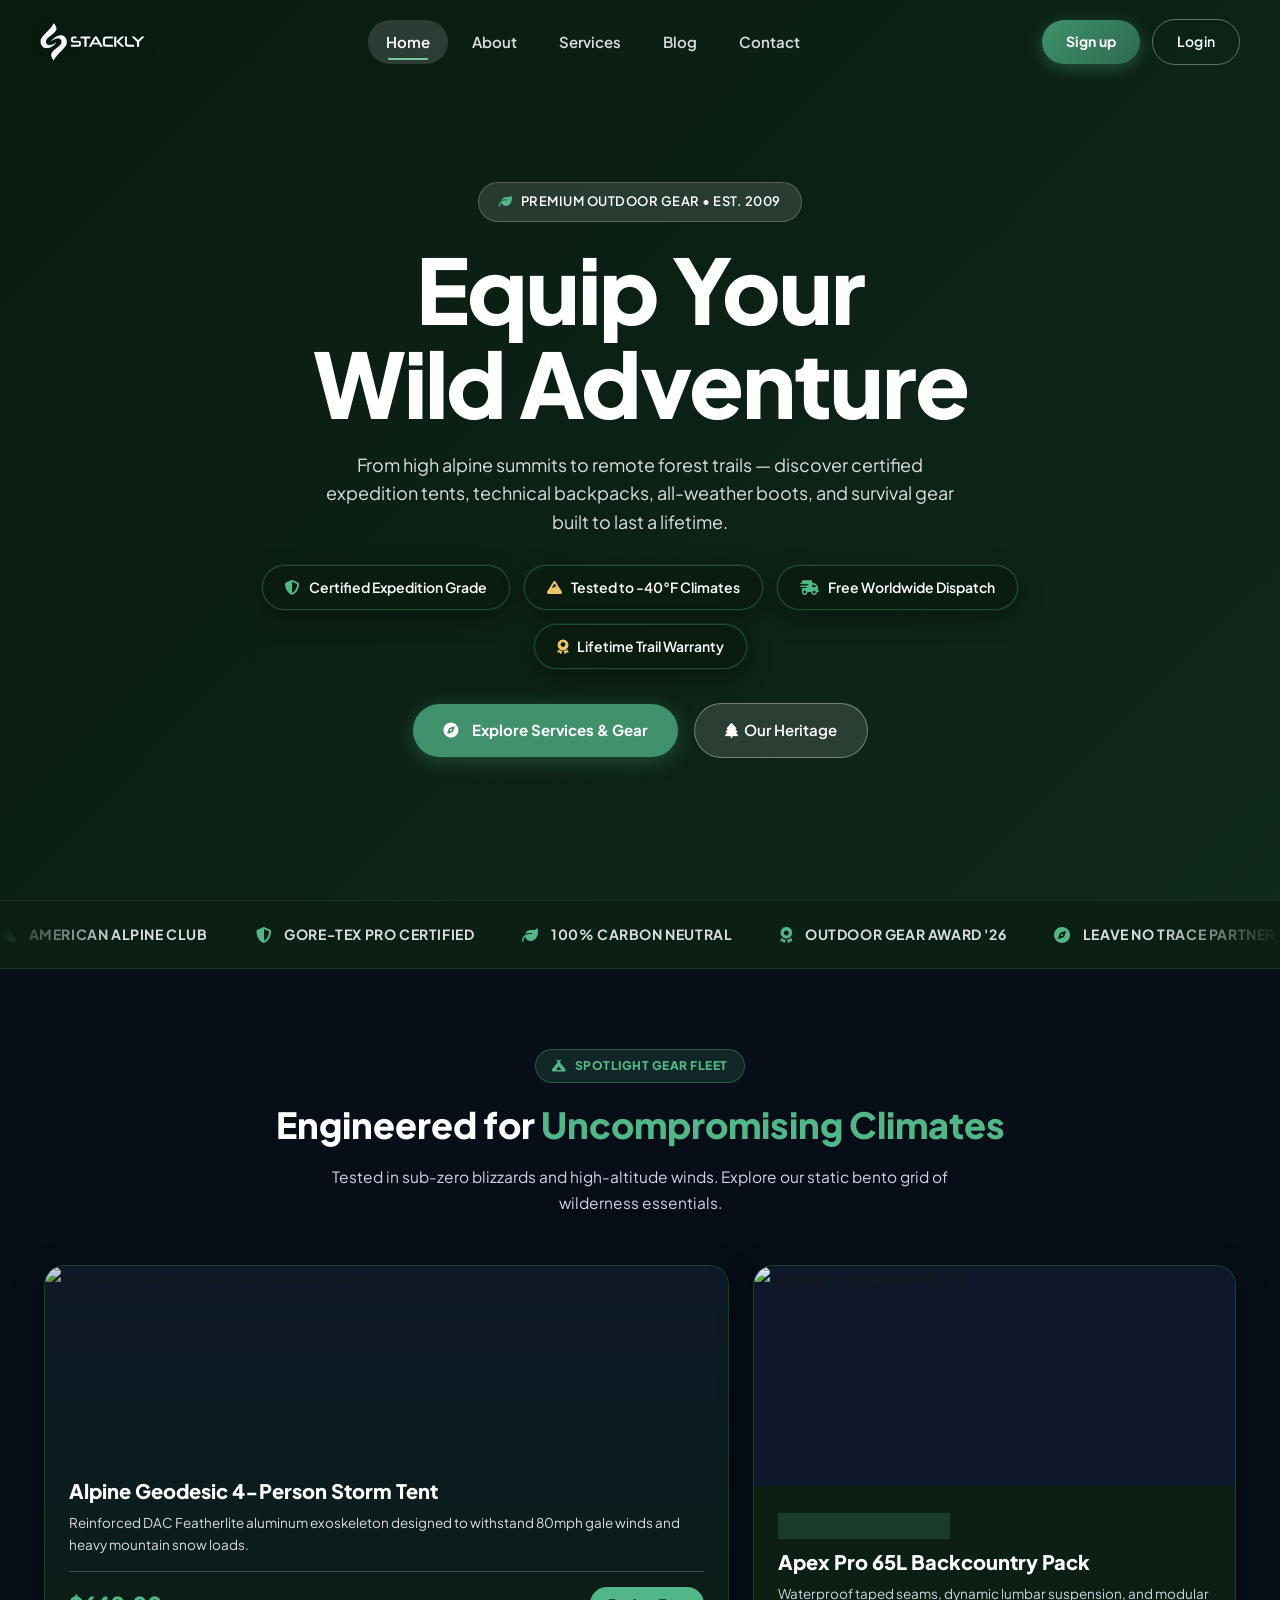
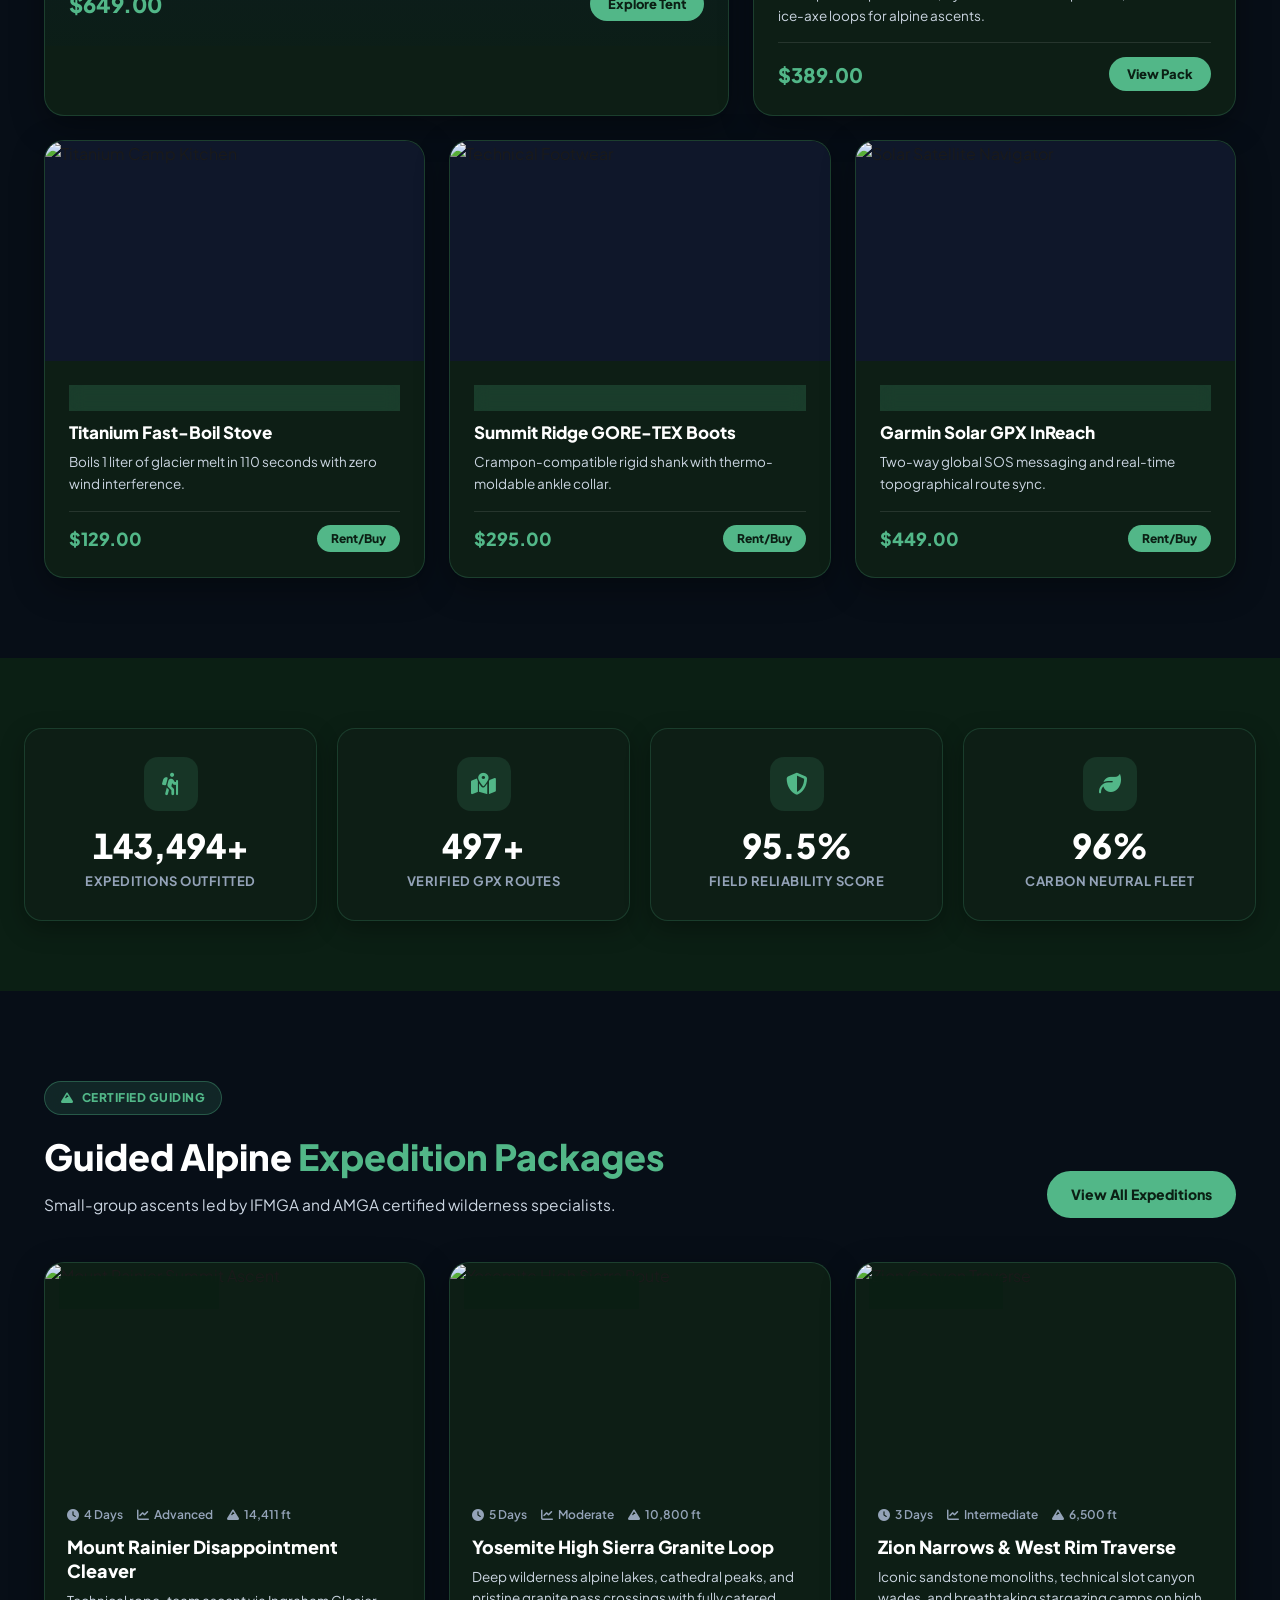
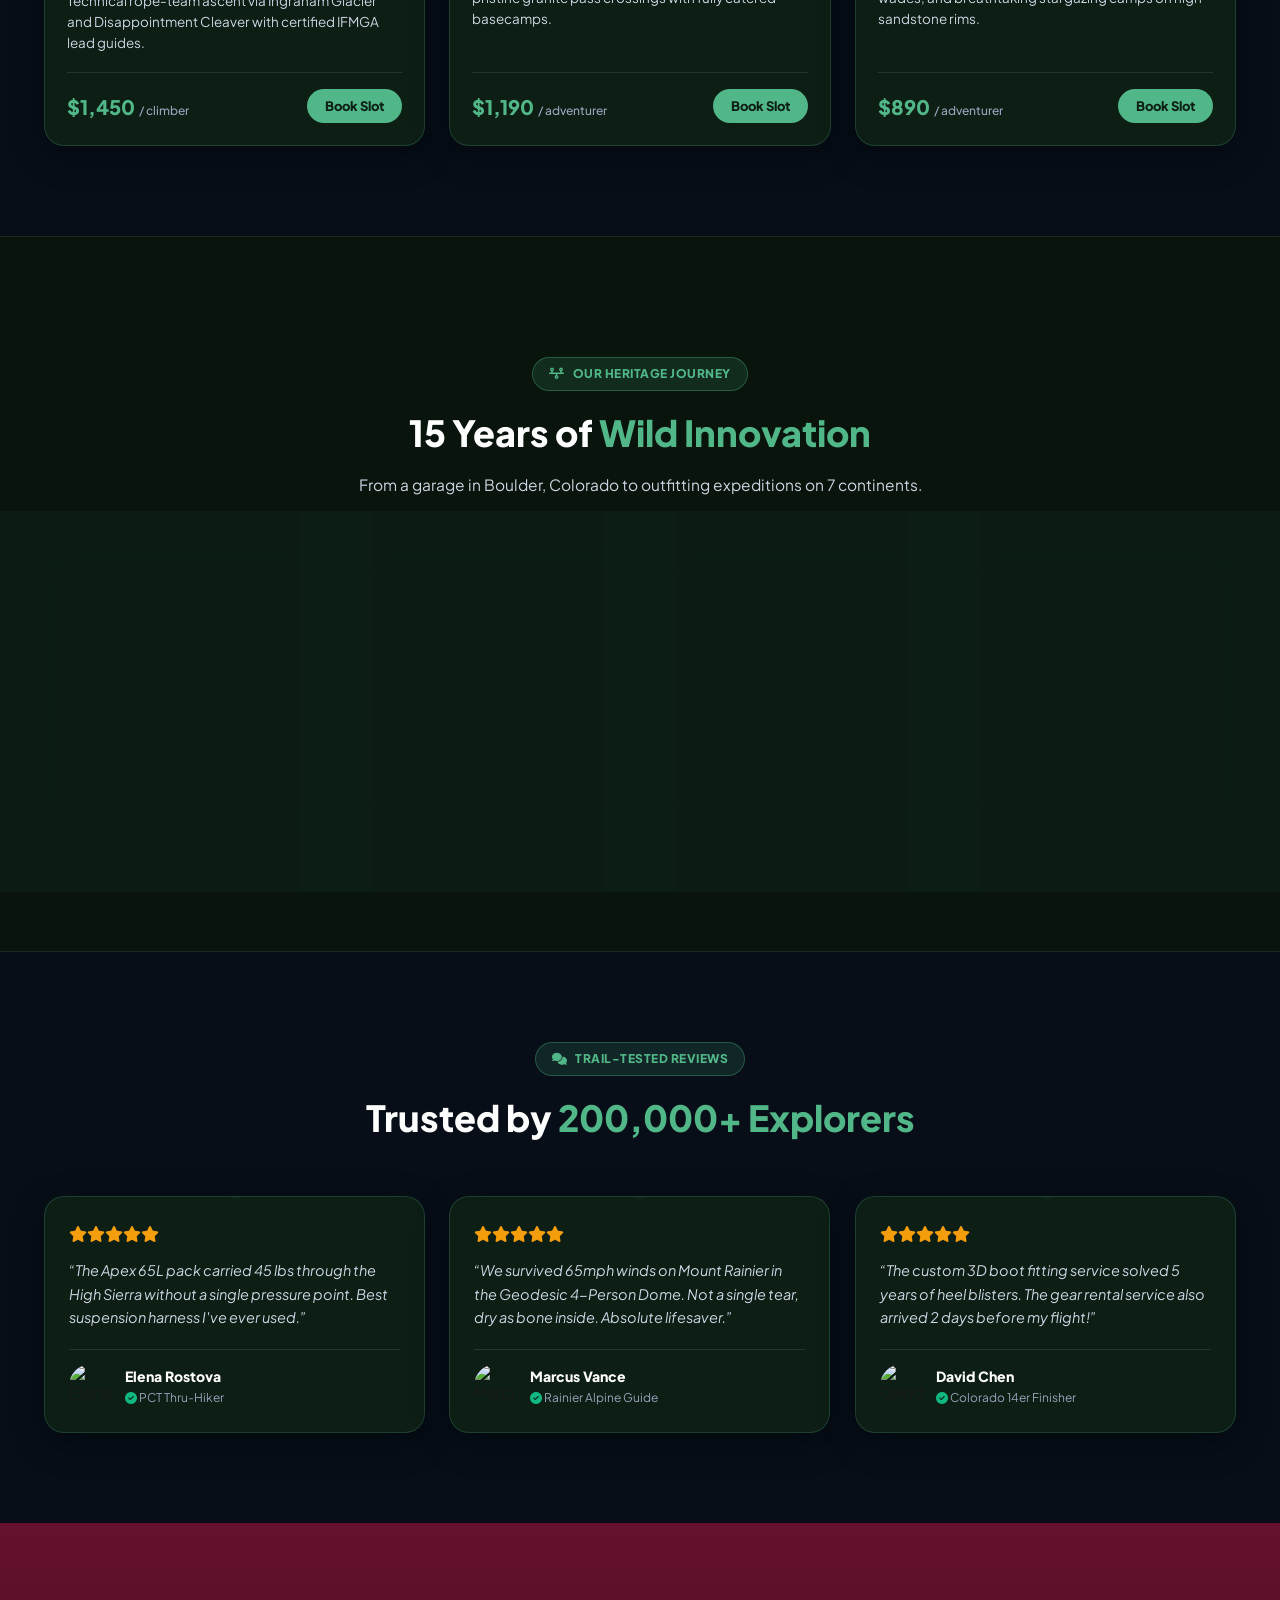
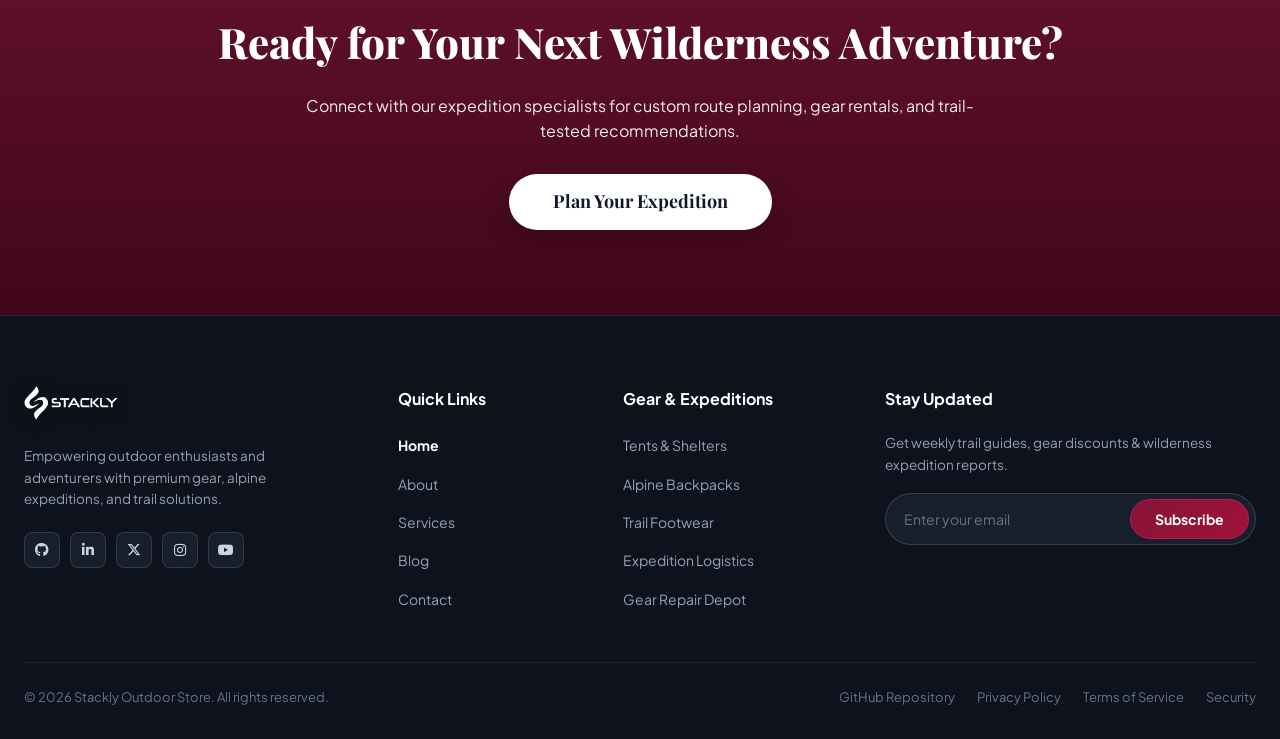
==== commit 4c310a6c: "Configure all extra placeholder buttons and social media links to redirect to 404 page" ====
--- a/index.html
+++ b/index.html
@@ -536,7 +536,7 @@
             Empowering outdoor enthusiasts and adventurers with premium gear, alpine expeditions, and trail solutions.
           </p>
           <div class="footer-social-list">
-            <a href="https://github.com/lingalamanasa/Outdoor-Camping-Store" target="_blank" rel="noopener noreferrer" class="footer-social-btn" aria-label="GitHub" title="GitHub Repository"><i class="fa-brands fa-github"></i></a>
+            <a href="404.html" class="footer-social-btn" aria-label="GitHub" title="GitHub"><i class="fa-brands fa-github"></i></a>
             <a href="404.html" class="footer-social-btn" aria-label="LinkedIn" title="LinkedIn"><i class="fa-brands fa-linkedin-in"></i></a>
             <a href="404.html" class="footer-social-btn" aria-label="Twitter" title="Twitter"><i class="fa-brands fa-x-twitter"></i></a>
             <a href="404.html" class="footer-social-btn" aria-label="Instagram" title="Instagram"><i class="fa-brands fa-instagram"></i></a>
@@ -586,7 +586,7 @@
       <div class="footer-bottom-bar">
         <div>&copy; 2026 Stackly Outdoor Store. All rights reserved.</div>
         <div class="footer-bottom-links">
-          <a href="https://github.com/lingalamanasa/Outdoor-Camping-Store" target="_blank" rel="noopener noreferrer">GitHub Repository</a>
+          <a href="404.html">GitHub Repository</a>
           <a href="404.html">Privacy Policy</a>
           <a href="404.html">Terms of Service</a>
           <a href="404.html">Security</a>
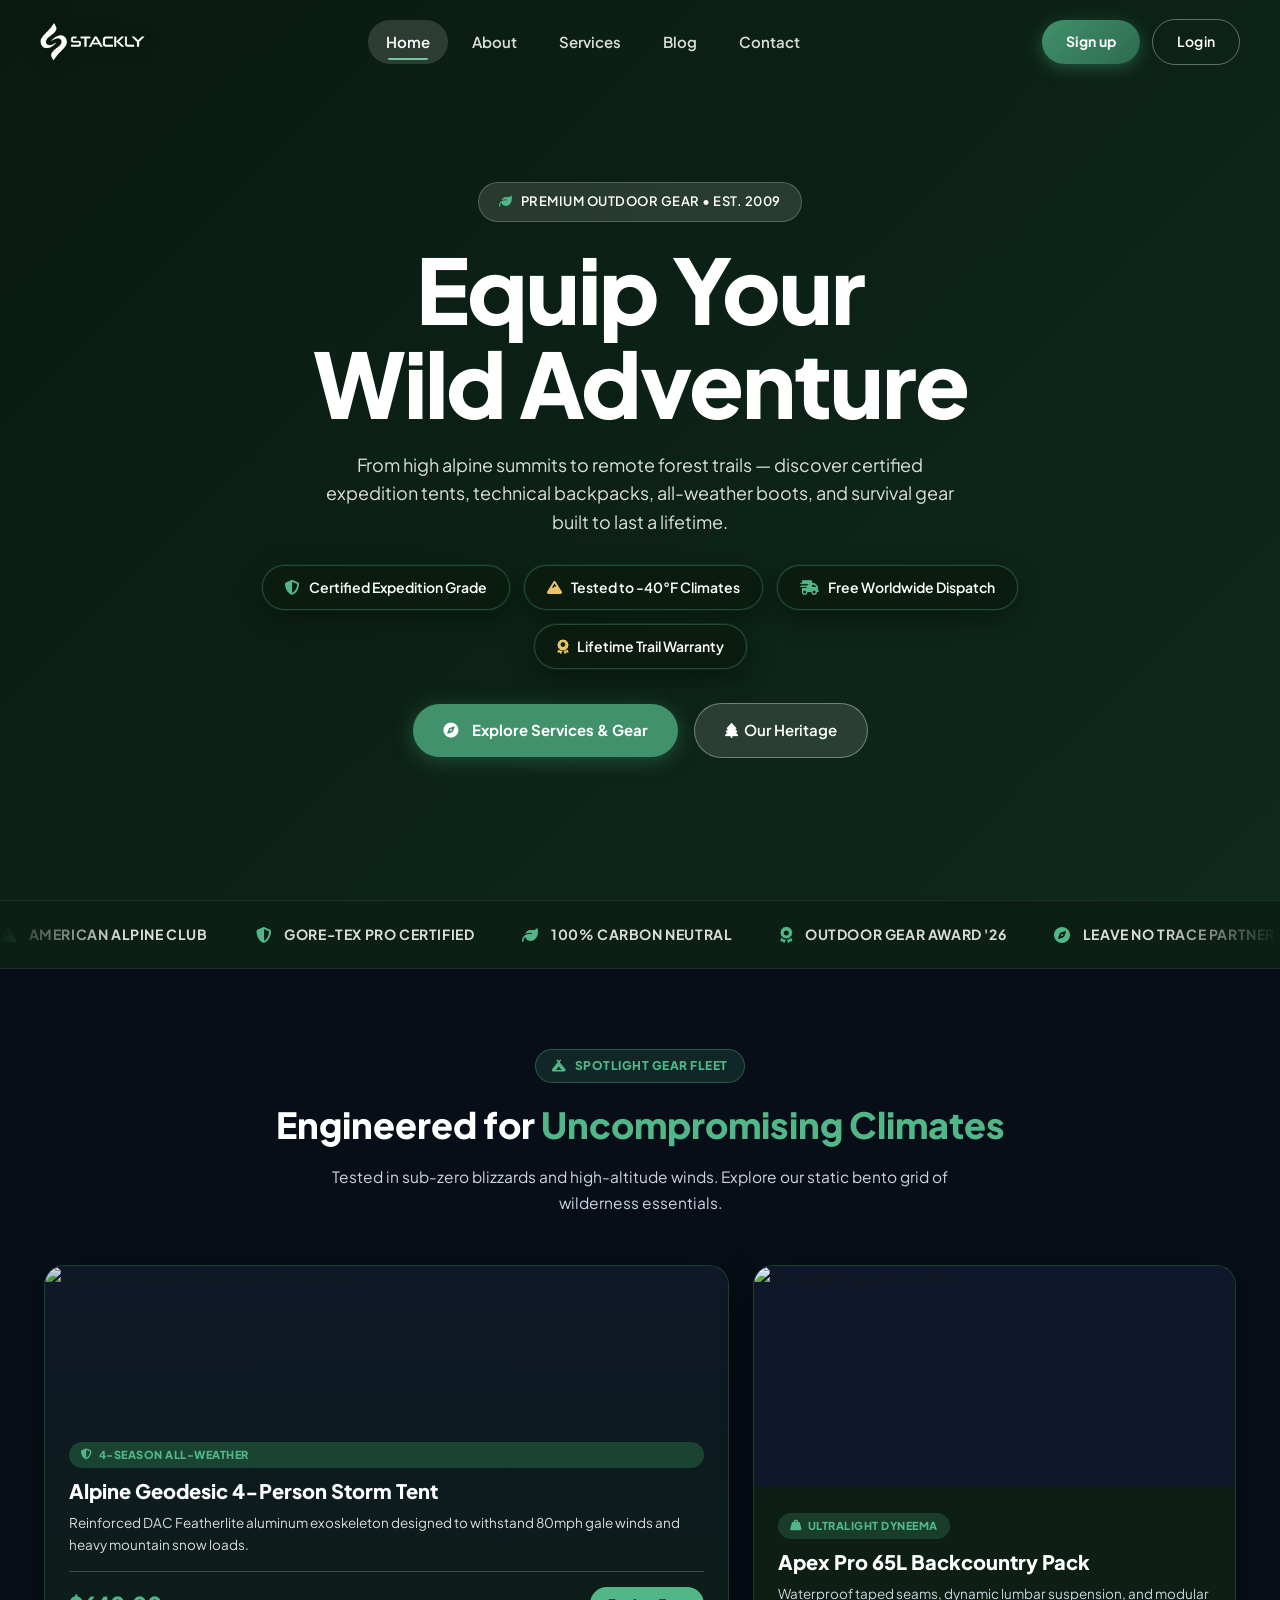
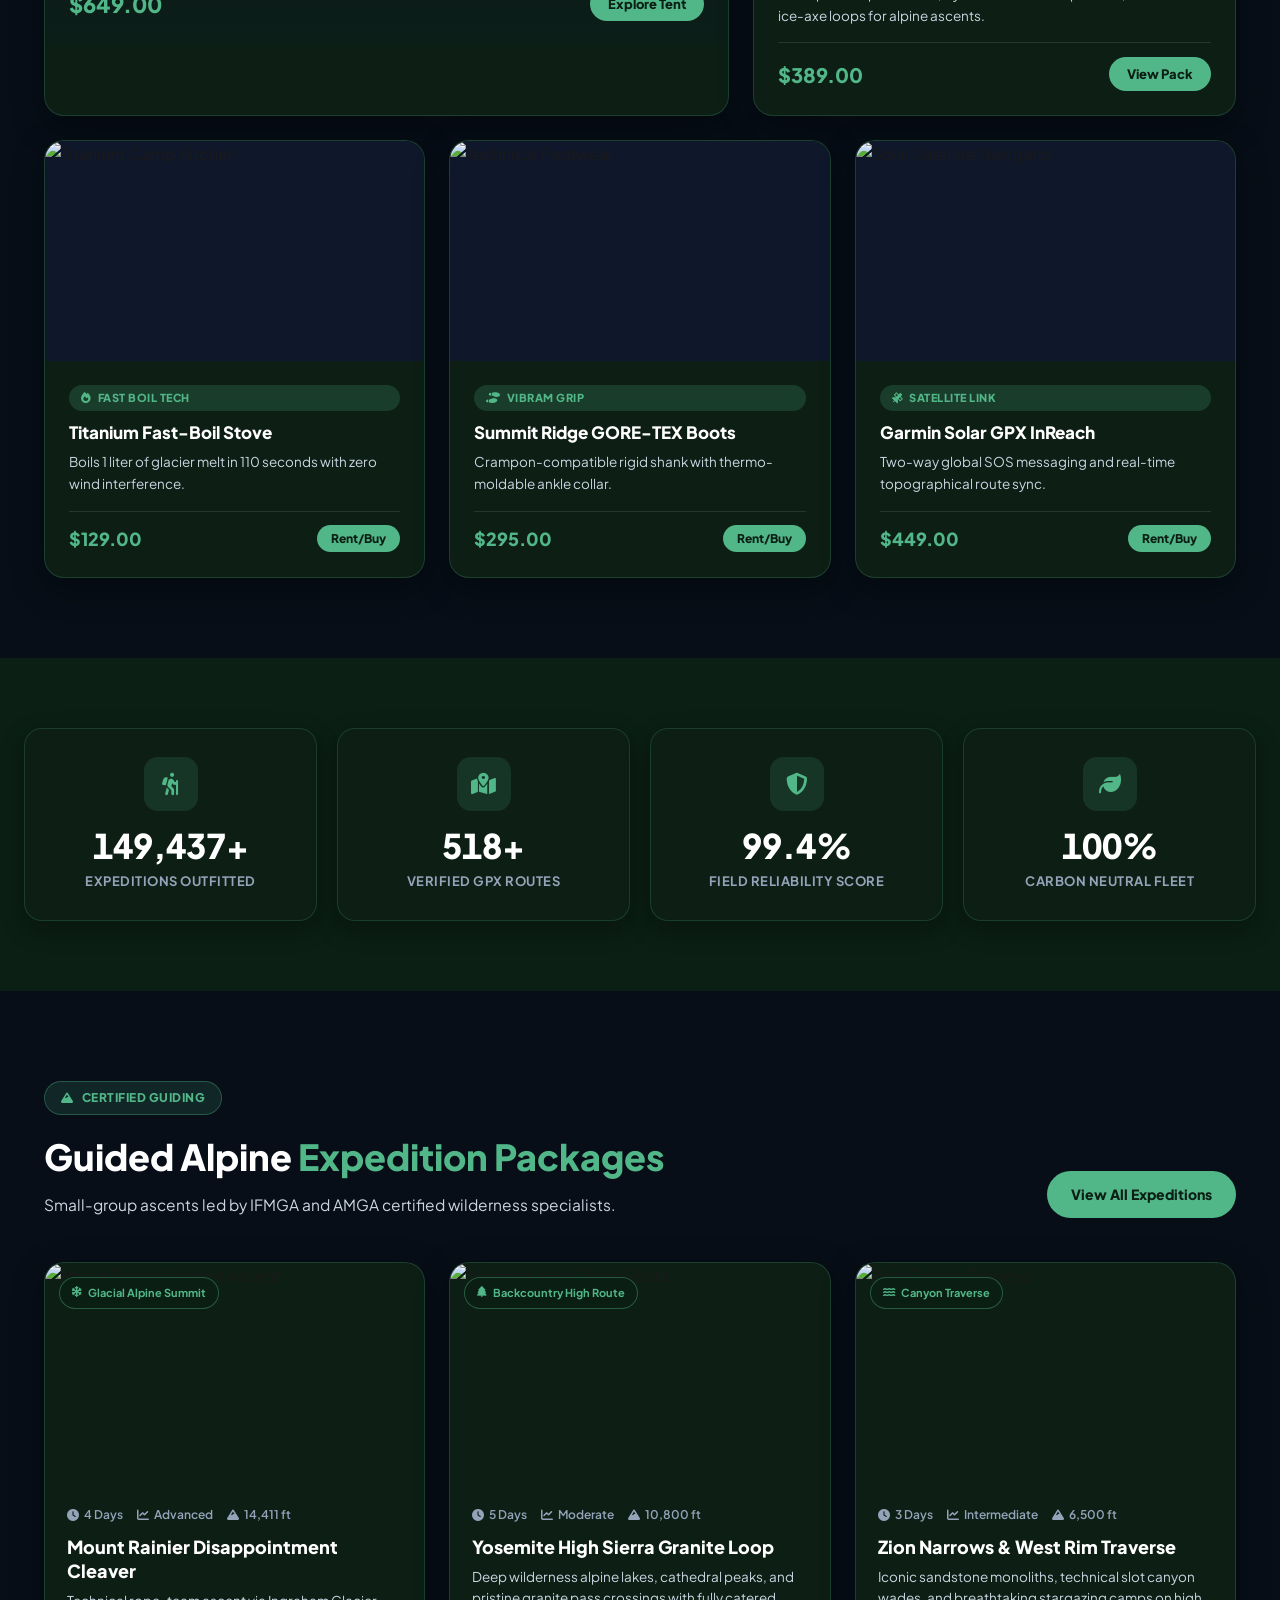
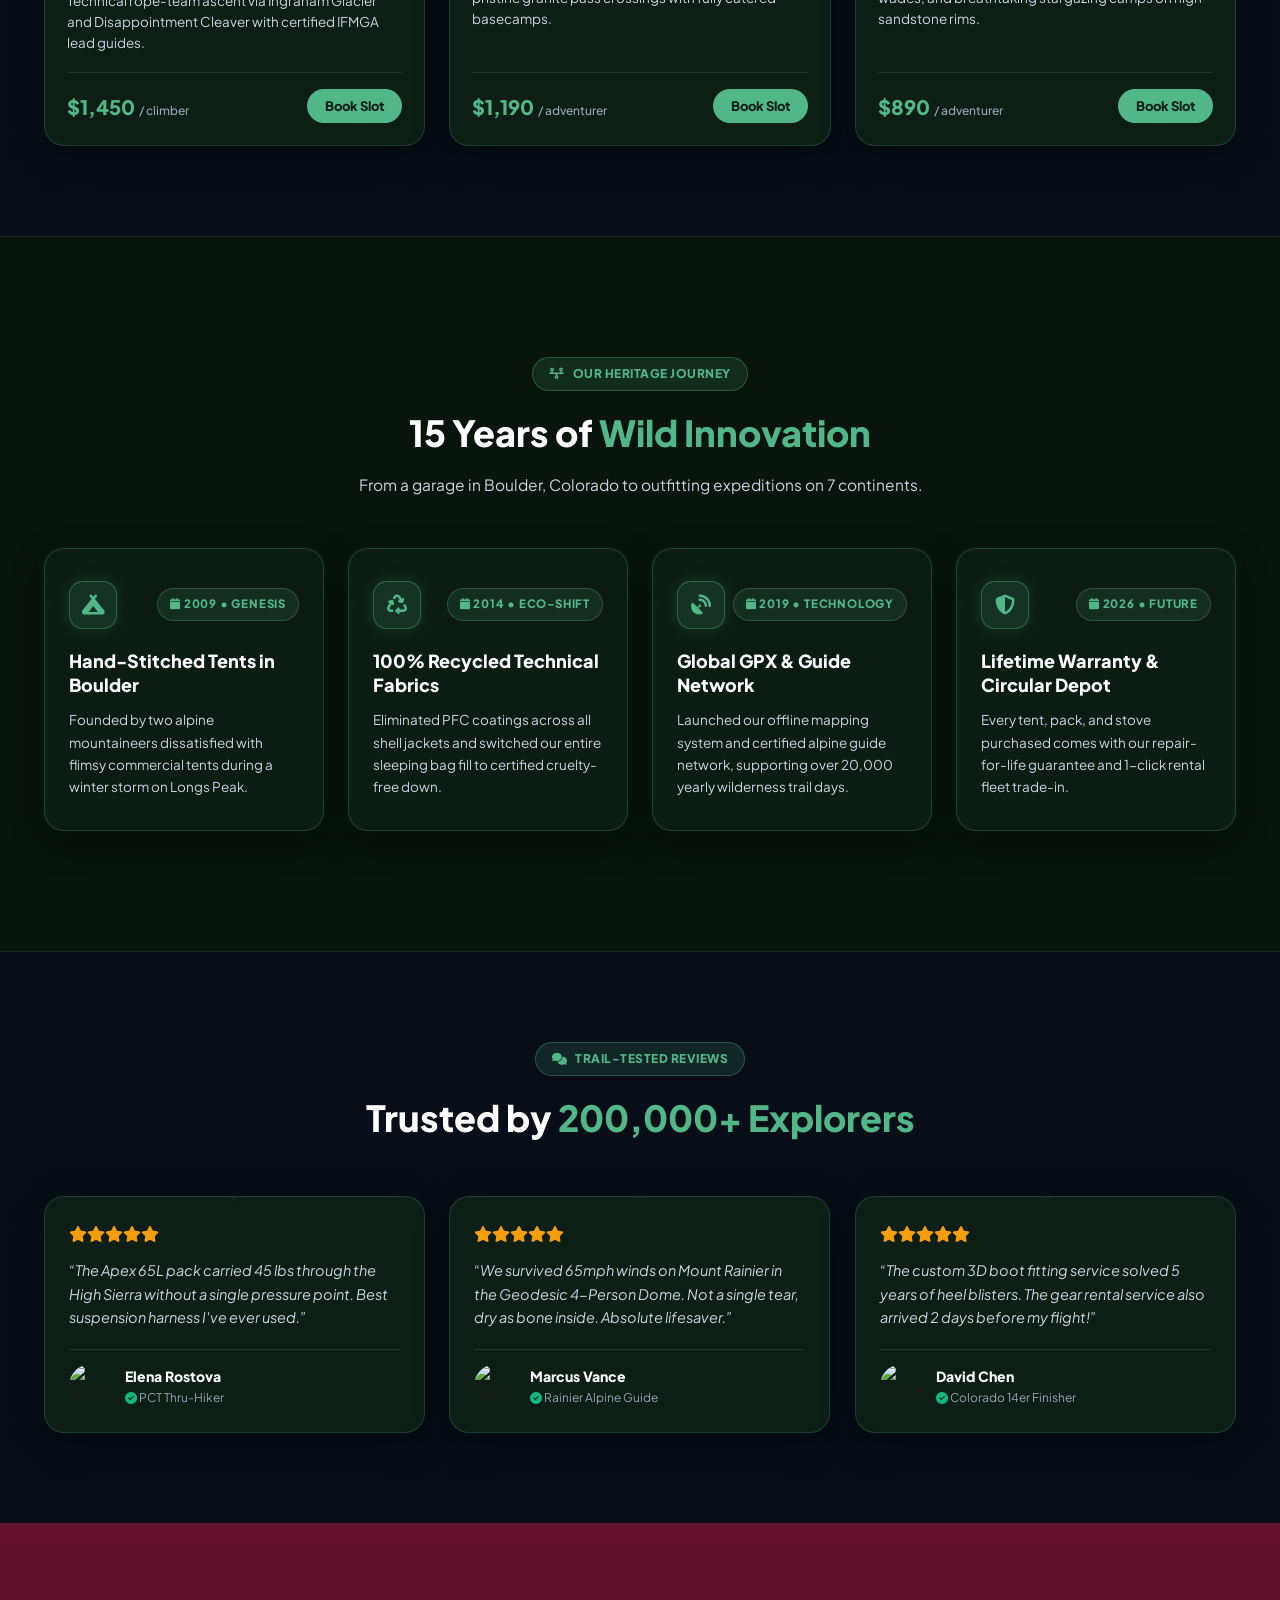
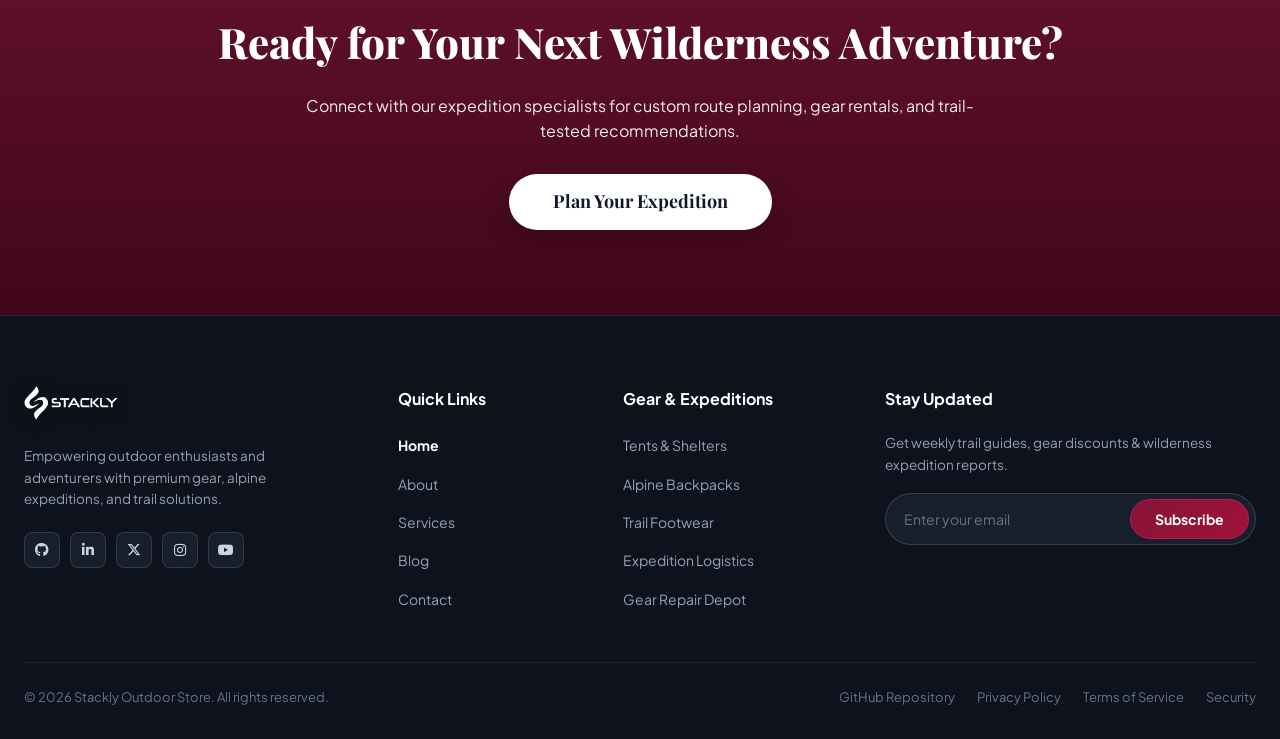
==== commit 3a0d51e0: "Make all hero feature badges and CTA buttons navigate directly to 404.html" ====
--- a/index.html
+++ b/index.html
@@ -81,25 +81,25 @@
         
         <!-- HERO VALUE HIGHLIGHTS / TRUST PILLS -->
         <div class="hero-trust-bar reveal-up delay-3">
-          <div class="hero-trust-pill">
+          <a href="404.html" class="hero-trust-pill" aria-label="Certified Expedition Grade" title="Certified Expedition Grade">
             <i class="fa-solid fa-shield-halved"></i> <span>Certified Expedition Grade</span>
-          </div>
-          <div class="hero-trust-pill">
+          </a>
+          <a href="404.html" class="hero-trust-pill" aria-label="Tested to -40°F Climates" title="Tested to -40°F Climates">
             <i class="fa-solid fa-mountain"></i> <span>Tested to -40&deg;F Climates</span>
-          </div>
-          <div class="hero-trust-pill">
+          </a>
+          <a href="404.html" class="hero-trust-pill" aria-label="Free Worldwide Dispatch" title="Free Worldwide Dispatch">
             <i class="fa-solid fa-truck-fast"></i> <span>Free Worldwide Dispatch</span>
-          </div>
-          <div class="hero-trust-pill">
+          </a>
+          <a href="404.html" class="hero-trust-pill" aria-label="Lifetime Trail Warranty" title="Lifetime Trail Warranty">
             <i class="fa-solid fa-award"></i> <span>Lifetime Trail Warranty</span>
-          </div>
+          </a>
         </div>
 
         <div class="hero-cta-row reveal-up delay-4" style="display: flex; align-items: center; justify-content: center; gap: 16px;">
-          <a href="services.html" class="btn-primary">
+          <a href="404.html" class="btn-primary" aria-label="Explore Services & Gear" title="Explore Services & Gear">
             <i class="fa-solid fa-compass" style="margin-right: 6px;"></i> Explore Services &amp; Gear
           </a>
-          <a href="about.html" class="btn-outline">
+          <a href="404.html" class="btn-outline" aria-label="Our Heritage" title="Our Heritage">
             <i class="fa-solid fa-tree" style="margin-right: 6px;"></i> Our Heritage
           </a>
         </div>
--- a/style.css
+++ b/style.css
@@ -826,9 +826,15 @@
   font-size: 14px;
   font-weight: 600;
   color: #ffffff;
+  text-decoration: none;
   box-shadow: 0 8px 24px rgba(0, 0, 0, 0.35), 0 0 0 1px rgba(82, 183, 136, 0.12);
   transition: all var(--t);
-  cursor: default;
+  cursor: pointer;
+  user-select: none;
+}
+.hero-trust-pill i,
+.hero-trust-pill span {
+  pointer-events: none;
 }
 .hero-trust-pill i {
   color: #52b788;
@@ -842,6 +848,7 @@
 .hero-trust-pill:hover {
   background: rgba(15, 38, 22, 0.9);
   border-color: #52b788;
+  color: #ffffff;
   transform: translateY(-3px);
   box-shadow: 0 12px 32px rgba(82, 183, 136, 0.25), 0 0 0 1px rgba(82, 183, 136, 0.35);
 }
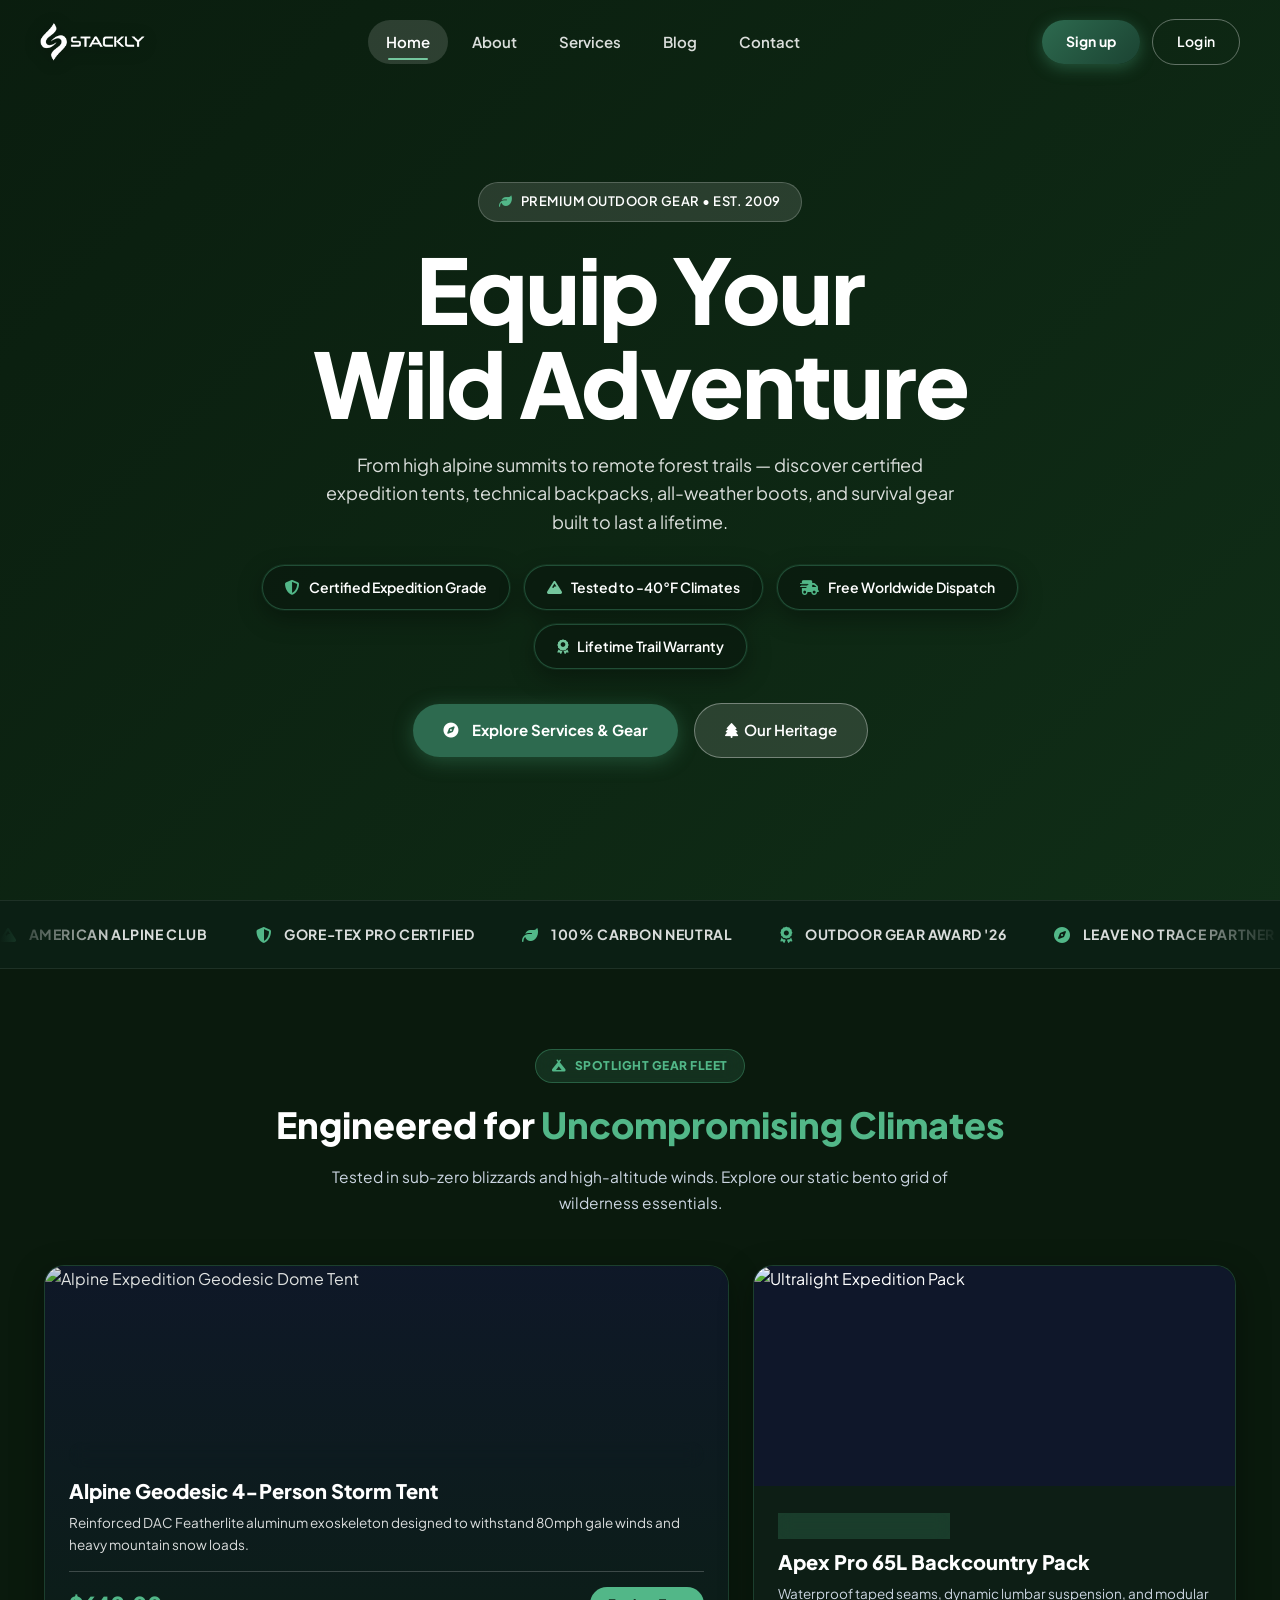
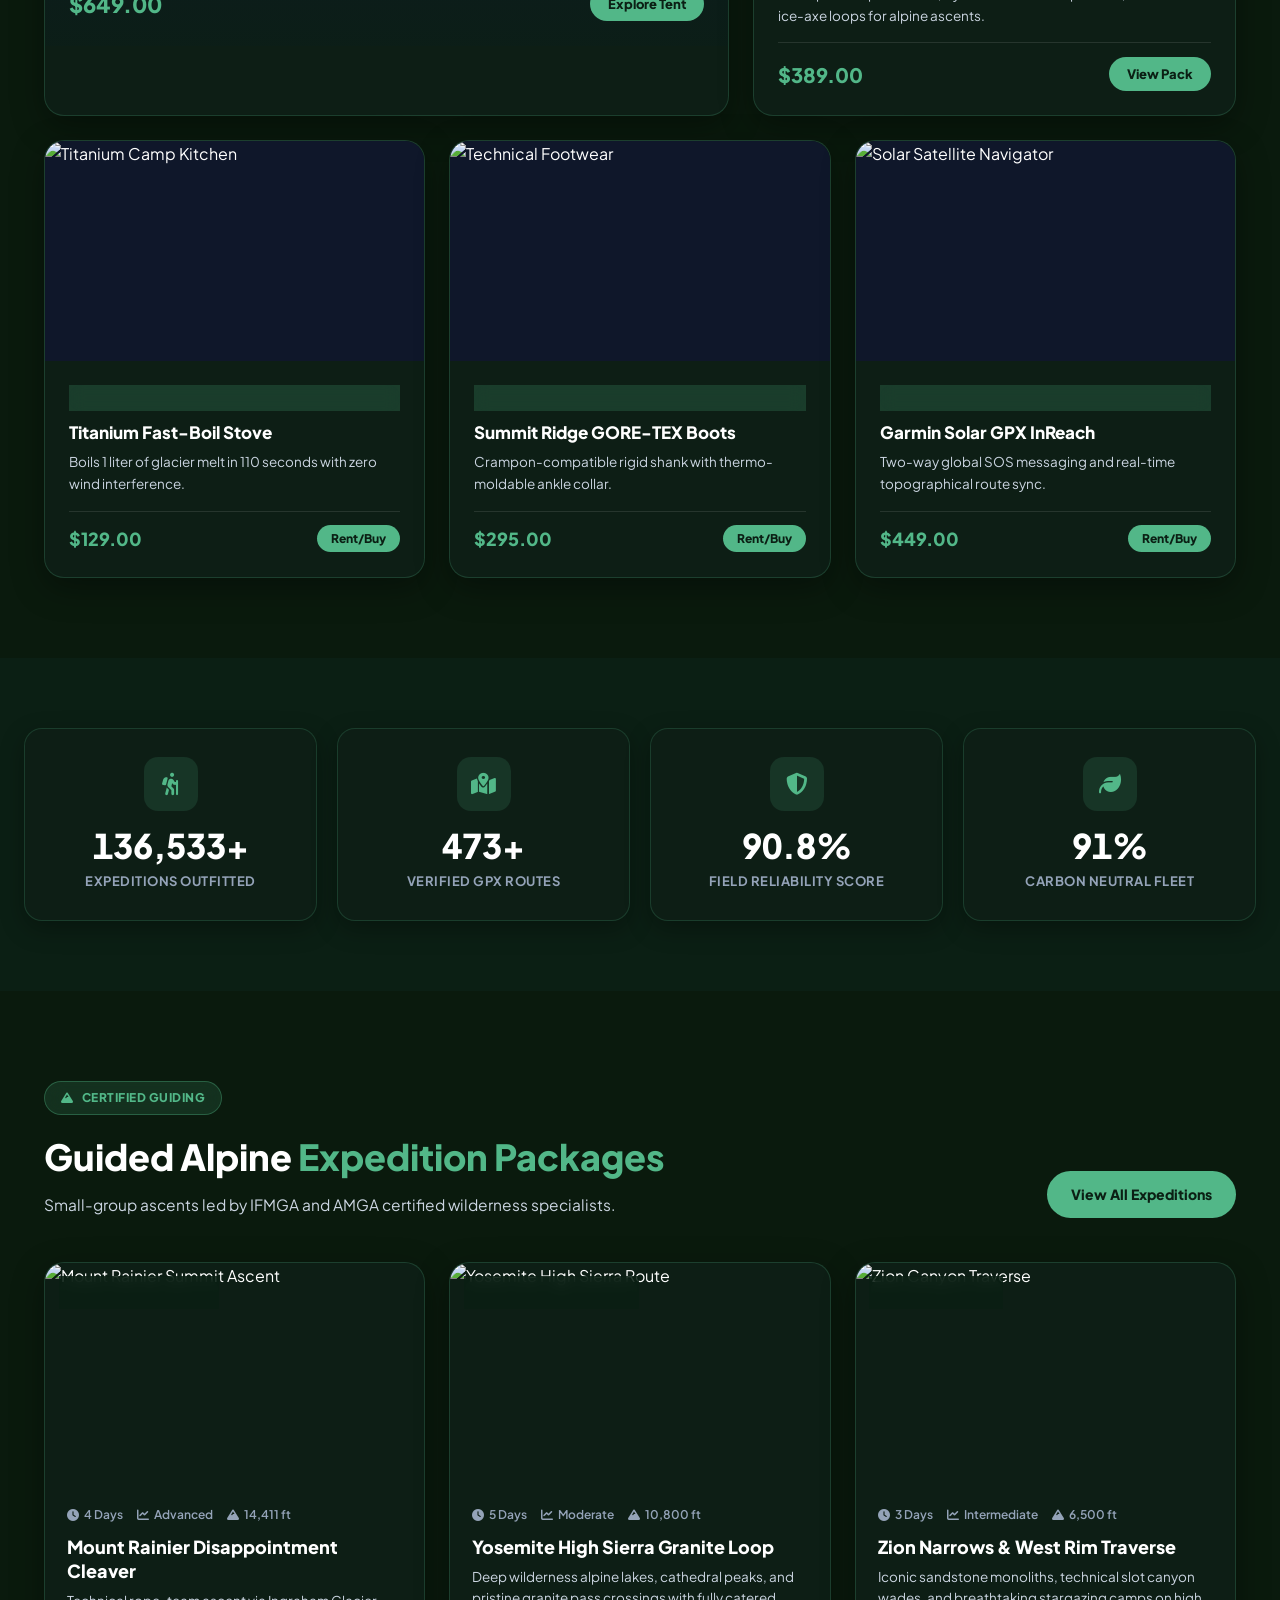
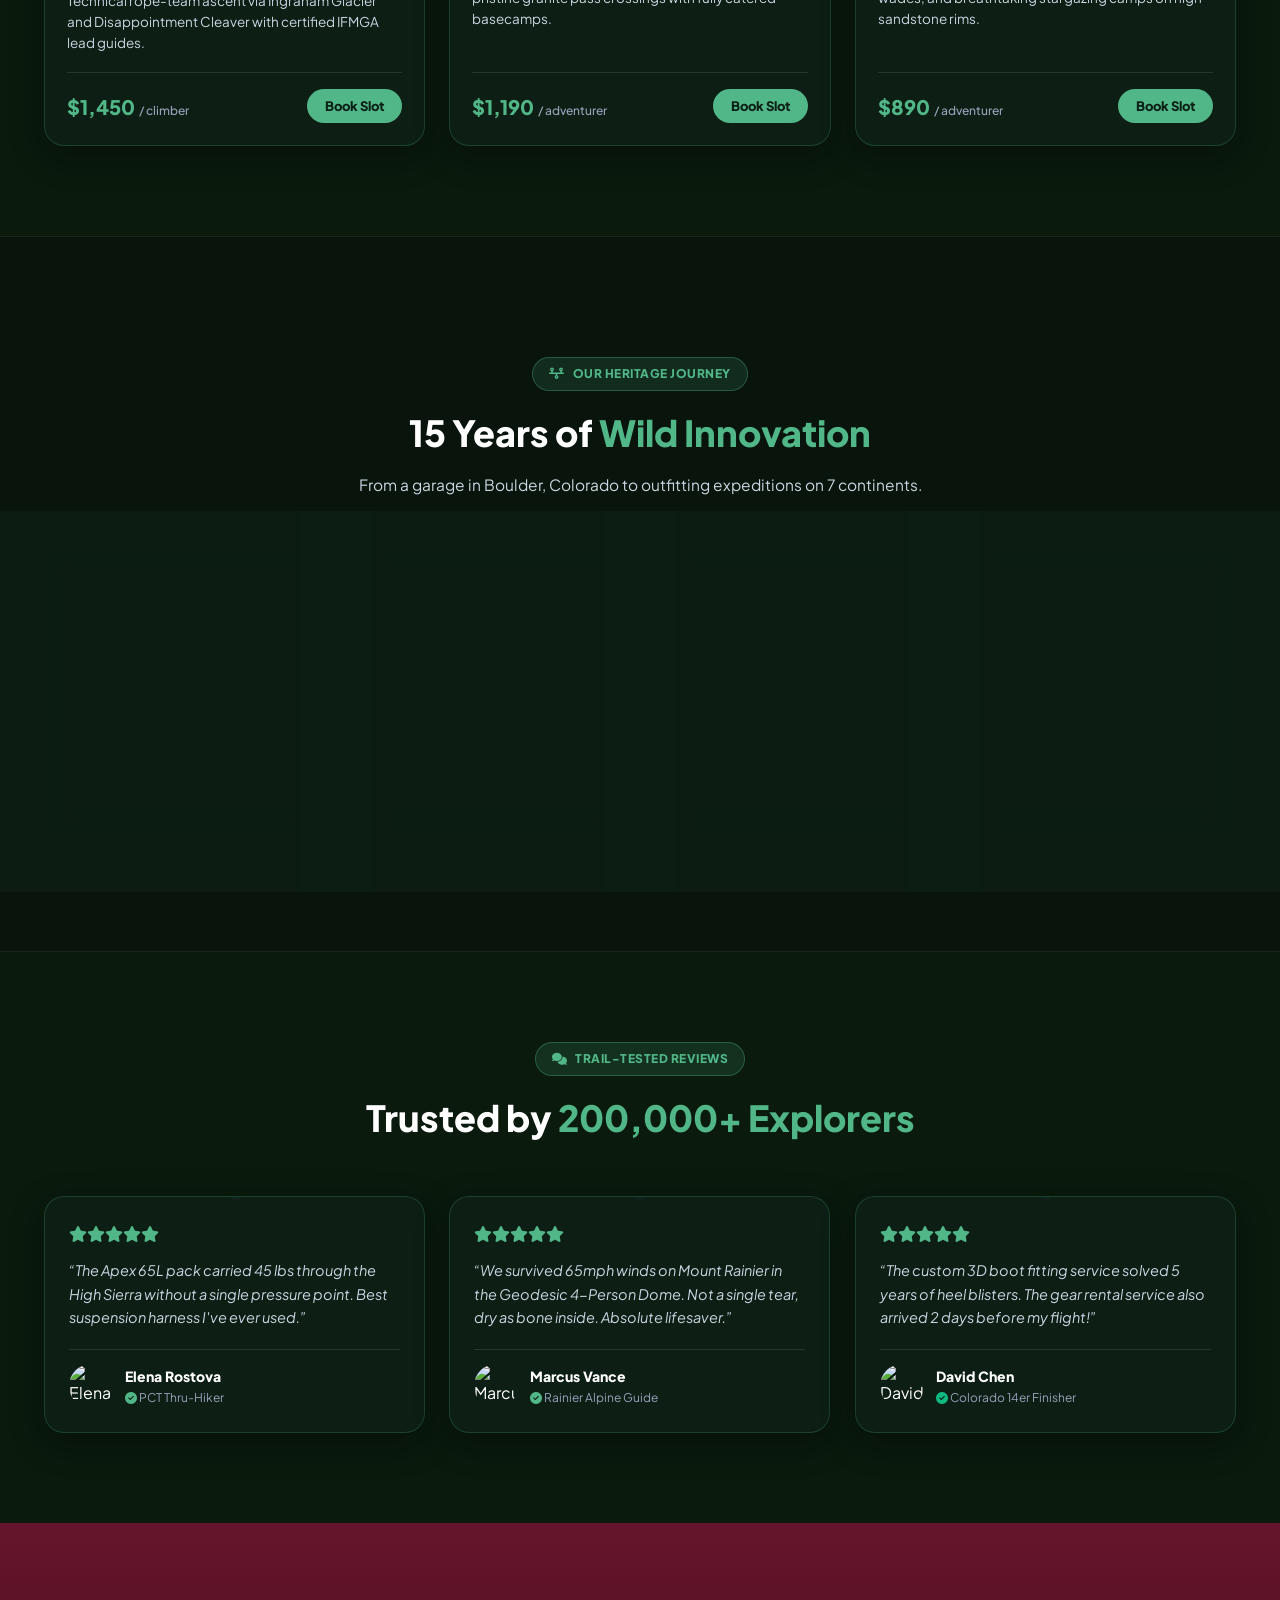
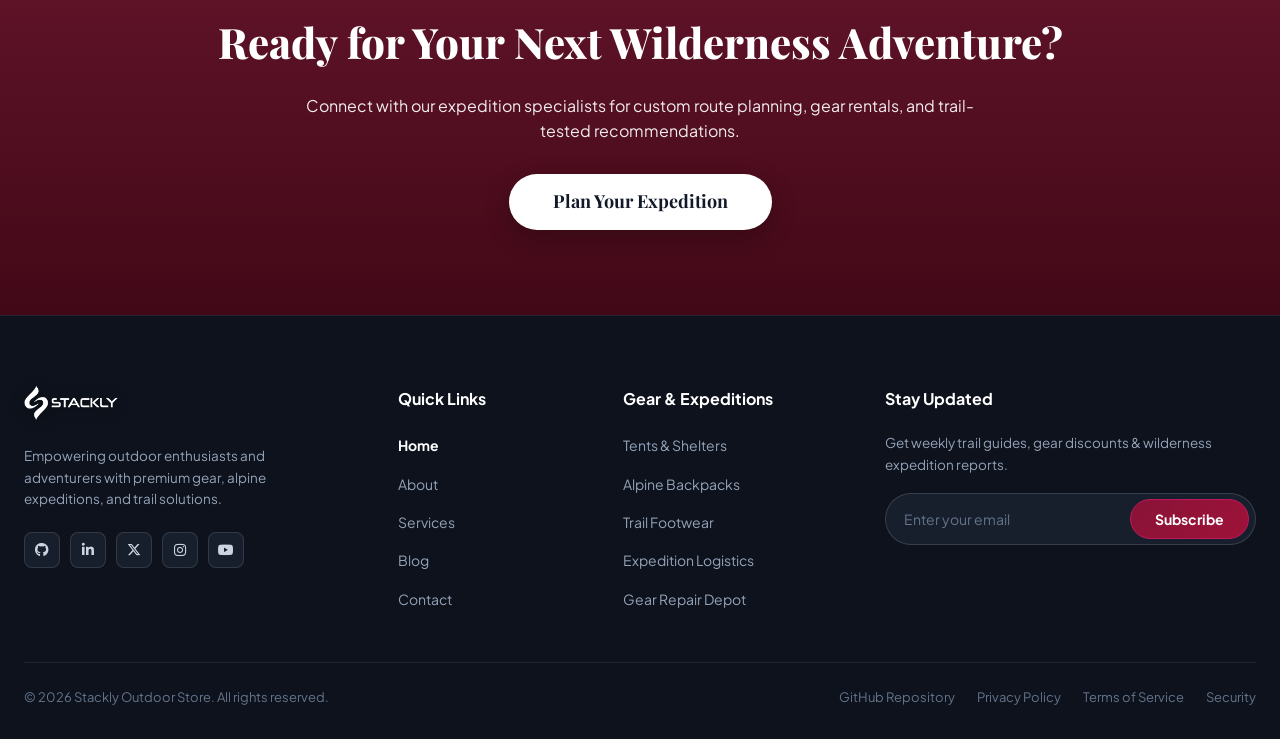
==== commit 6239de4c: "Change color palette strictly to 3 colors: Deep Forest Green, Natural Light Green, and White across " ====
--- a/index.html
+++ b/index.html
@@ -453,7 +453,7 @@
         
         <div class="bento-card bento-span-4 hang-card hang-anim-1">
           <div class="bento-body">
-            <div style="color: #f59e0b; margin-bottom: 12px;">
+            <div style="color: #52b788; margin-bottom: 12px;">
               <i class="fa-solid fa-star"></i><i class="fa-solid fa-star"></i><i class="fa-solid fa-star"></i><i class="fa-solid fa-star"></i><i class="fa-solid fa-star"></i>
             </div>
             <p style="font-size: 14.5px; color: #cbd5e1; line-height: 1.6; font-style: italic; margin-bottom: 20px;">
@@ -463,7 +463,7 @@
               <img src="https://images.unsplash.com/photo-1534528741775-53994a69daeb?w=100&q=80" alt="Elena Rostova" style="width: 44px; height: 44px; border-radius: 50%; object-fit: cover;" />
               <div>
                 <div style="font-weight: 800; color: #ffffff; font-size: 14px;">Elena Rostova</div>
-                <div style="font-size: 12px; color: #94a3b8;"><i class="fa-solid fa-circle-check" style="color: #10b981;"></i> PCT Thru-Hiker</div>
+                <div style="font-size: 12px; color: #94a3b8;"><i class="fa-solid fa-circle-check" style="color: #52b788;"></i> PCT Thru-Hiker</div>
               </div>
             </div>
           </div>
@@ -471,7 +471,7 @@
 
         <div class="bento-card bento-span-4 hang-card hang-anim-2">
           <div class="bento-body">
-            <div style="color: #f59e0b; margin-bottom: 12px;">
+            <div style="color: #52b788; margin-bottom: 12px;">
               <i class="fa-solid fa-star"></i><i class="fa-solid fa-star"></i><i class="fa-solid fa-star"></i><i class="fa-solid fa-star"></i><i class="fa-solid fa-star"></i>
             </div>
             <p style="font-size: 14.5px; color: #cbd5e1; line-height: 1.6; font-style: italic; margin-bottom: 20px;">
@@ -481,7 +481,7 @@
               <img src="https://images.unsplash.com/photo-1507003211169-0a1dd7228f2d?w=100&q=80" alt="Marcus Vance" style="width: 44px; height: 44px; border-radius: 50%; object-fit: cover;" />
               <div>
                 <div style="font-weight: 800; color: #ffffff; font-size: 14px;">Marcus Vance</div>
-                <div style="font-size: 12px; color: #94a3b8;"><i class="fa-solid fa-circle-check" style="color: #10b981;"></i> Rainier Alpine Guide</div>
+                <div style="font-size: 12px; color: #94a3b8;"><i class="fa-solid fa-circle-check" style="color: #52b788;"></i> Rainier Alpine Guide</div>
               </div>
             </div>
           </div>
@@ -489,7 +489,7 @@
 
         <div class="bento-card bento-span-4 hang-card hang-anim-3">
           <div class="bento-body">
-            <div style="color: #f59e0b; margin-bottom: 12px;">
+            <div style="color: #52b788; margin-bottom: 12px;">
               <i class="fa-solid fa-star"></i><i class="fa-solid fa-star"></i><i class="fa-solid fa-star"></i><i class="fa-solid fa-star"></i><i class="fa-solid fa-star"></i>
             </div>
             <p style="font-size: 14.5px; color: #cbd5e1; line-height: 1.6; font-style: italic; margin-bottom: 20px;">
--- a/style.css
+++ b/style.css
@@ -1,13 +1,48 @@
 @import url('https://fonts.googleapis.com/css2?family=Plus+Jakarta+Sans:wght@300;400;500;600;700;800&family=Playfair+Display:wght@700;800&display=swap');
 
-/* ===== VARIABLES ===== */
+/* ===== 3-COLOR PALETTE SYSTEM =====
+   Color 1: Deep Forest Green (#0a1a0d, #0b1f14, #132a1c, #1b4332, #2d6a4f)
+   Color 2: Natural Light Green (#52b788, #74c69d, #40916c, #95d5b2, #b7e4c7)
+   Color 3: White (#ffffff and transparent rgba white variations)
+*/
 :root {
-  --green-900:#0a1a0d; --green-800:#1a3d1f; --green-700:#1a4731;
-  --green-600:#2d6a4f; --green-500:#40916c; --green-400:#52b788;
-  --green-300:#74c69d; --green-200:#b7e4c7;
-  --gold:#e8a838; --gold-l:#f4c26a; --earth:#c8a96e;
-  --bg:#f5f2ec; --bg-dark:#0f1f12; --white:#fff;
-  --text:#1a1a1a; --muted:#5a6a5c;
+  --forest-dark: #0a1a0d;
+  --forest-green: #0b1f14;
+  --forest-mid: #132a1c;
+  --forest-card: #1b4332;
+  --forest-border: #2d6a4f;
+
+  --natural-green: #52b788;
+  --natural-light: #74c69d;
+  --natural-accent: #40916c;
+  --natural-glow: #95d5b2;
+  --natural-subtle: #b7e4c7;
+
+  --white: #ffffff;
+  --white-90: rgba(255, 255, 255, 0.9);
+  --white-75: rgba(255, 255, 255, 0.75);
+  --white-50: rgba(255, 255, 255, 0.5);
+  --white-20: rgba(255, 255, 255, 0.2);
+  --white-10: rgba(255, 255, 255, 0.1);
+  --white-05: rgba(255, 255, 255, 0.05);
+
+  --green-900: #0a1a0d;
+  --green-800: #0b1f14;
+  --green-700: #132a1c;
+  --green-600: #1b4332;
+  --green-500: #2d6a4f;
+  --green-400: #52b788;
+  --green-300: #74c69d;
+  --green-200: #b7e4c7;
+
+  --gold: #52b788;
+  --gold-l: #74c69d;
+  --earth: #95d5b2;
+
+  --bg: #f4f8f5;
+  --bg-dark: #0a1a0d;
+  --text: #0a1a0d;
+  --muted: #405a48;
   --r-sm:8px; --r-md:14px; --r-lg:22px; --r-xl:32px; --r-pill:999px;
   --sh-sm:0 2px 8px rgba(0,0,0,.08); --sh-md:0 4px 24px rgba(0,0,0,.13); --sh-lg:0 16px 56px rgba(0,0,0,.2);
   --t:.32s cubic-bezier(.4,0,.2,1);
@@ -15,14 +50,14 @@
 }
 
 *,*::before,*::after{margin:0;padding:0;box-sizing:border-box}
-html{scroll-behavior:smooth;font-size:16px;background-color:#070e17 !important}
-body{font-family:var(--font);background:#070e17 !important;color:var(--text);overflow-x:hidden;line-height:1.65;min-height:100vh;margin:0;padding:0}
+html{scroll-behavior:smooth;font-size:16px;background-color:#0a1a0d !important}
+body{font-family:var(--font);background:#0a1a0d !important;color:#ffffff;overflow-x:hidden;line-height:1.65;min-height:100vh;margin:0;padding:0}
 a{text-decoration:none;color:inherit}
 ul{list-style:none}
 img{display:block;max-width:100%}
 button{cursor:pointer;font-family:inherit;border:none;background:none}
 ::-webkit-scrollbar{width:6px}
-::-webkit-scrollbar-track{background:var(--bg)}
+::-webkit-scrollbar-track{background:var(--bg-dark)}
 ::-webkit-scrollbar-thumb{background:var(--green-400);border-radius:3px}
 
 .container{max-width:1180px;margin:0 auto;padding:0 24px}
@@ -56,7 +91,7 @@
 }
 .section-header-centered{text-align:center;margin-bottom:56px}
 .section-header-centered .section-desc{margin:12px auto 0;max-width:560px}
-.accent{color:var(--green-300)} .accent-light{color:var(--gold-l)}
+.accent{color:var(--green-300)} .accent-light{color:var(--green-300)}
 
 /* BUTTONS */
 .btn-primary{display:inline-flex;align-items:center;gap:8px;background:var(--green-500);color:#fff;font-size:15px;font-weight:700;padding:14px 30px;border-radius:var(--r-pill);transition:all var(--t);box-shadow:0 4px 20px rgba(64,145,108,.4)}
@@ -843,7 +878,7 @@
 }
 .hero-trust-pill:nth-child(2) i,
 .hero-trust-pill:nth-child(4) i {
-  color: #e9c46a;
+  color: #74c69d;
 }
 .hero-trust-pill:hover {
   background: rgba(15, 38, 22, 0.9);
@@ -1156,14 +1191,81 @@
 .team-skills span{font-size:11px;font-weight:600;padding:4px 10px;border-radius:var(--r-pill);background:rgba(82,183,136,.22) !important;color:var(--green-200) !important;border:1px solid rgba(82,183,136,.3) !important}
 
 /* Impact Banner (About Section 5) */
-.impact-banner{background:linear-gradient(135deg,var(--green-800),var(--green-900));color:#fff;border-radius:var(--r-xl);padding:60px 48px;display:grid;grid-template-columns:1fr 1fr;gap:40px;align-items:center}
-.impact-info h2{font-size:32px;font-weight:800;margin:12px 0;line-height:1.2}
-.impact-info p{color:rgba(255,255,255,.75);font-size:15px}
-.impact-stats-grid{display:grid;grid-template-columns:repeat(3,1fr);gap:16px;text-align:center}
-.imp-stat{background:rgba(255,255,255,.07);backdrop-filter:blur(10px);-webkit-backdrop-filter:blur(10px);padding:24px 16px;border-radius:var(--r-lg);border:1px solid rgba(255,255,255,.12);transition:all .3s ease}
-.imp-stat:hover{transform:translateY(-6px);border-color:rgba(82,183,136,.5);box-shadow:0 12px 28px rgba(0,0,0,.3),0 0 20px rgba(82,183,136,.2);background:rgba(255,255,255,.12)}
-.imp-num{font-size:28px;font-weight:800;color:var(--green-300);display:block;line-height:1.2}
-.imp-lbl{font-size:12px;color:rgba(255,255,255,.7);margin-top:6px;display:block}
+.impact-banner {
+  background: linear-gradient(135deg, #0d2818 0%, #173d24 100%);
+  color: #fff;
+  border-radius: 24px;
+  border: 1px solid rgba(82, 183, 136, 0.25);
+  padding: 56px 48px;
+  display: grid;
+  grid-template-columns: 1fr 1.15fr;
+  gap: 40px;
+  align-items: center;
+  box-shadow: 0 20px 50px rgba(0, 0, 0, 0.45);
+}
+.impact-info h2 {
+  font-size: 32px;
+  font-weight: 800;
+  margin: 10px 0;
+  line-height: 1.2;
+  color: #ffffff;
+}
+.impact-info p {
+  color: rgba(255, 255, 255, 0.8);
+  font-size: 15px;
+  line-height: 1.6;
+}
+.impact-stats-grid {
+  display: grid;
+  grid-template-columns: repeat(3, 1fr);
+  gap: 16px;
+  text-align: center;
+}
+.imp-stat {
+  background: rgba(10, 26, 14, 0.75);
+  backdrop-filter: blur(14px);
+  -webkit-backdrop-filter: blur(14px);
+  padding: 26px 14px;
+  border-radius: 18px;
+  border: 1.5px solid rgba(82, 183, 136, 0.32);
+  box-shadow: 0 10px 24px rgba(0, 0, 0, 0.35);
+  transition: all 0.35s cubic-bezier(0.16, 1, 0.3, 1);
+  display: flex;
+  flex-direction: column;
+  align-items: center;
+  justify-content: center;
+}
+.imp-stat:hover {
+  transform: translateY(-6px);
+  border-color: #52b788;
+  box-shadow: 0 16px 36px rgba(82, 183, 136, 0.25);
+  background: rgba(15, 38, 22, 0.9);
+}
+.imp-num {
+  font-size: 32px;
+  font-weight: 800;
+  color: #ffffff;
+  display: block;
+  line-height: 1.15;
+  letter-spacing: -0.5px;
+}
+.imp-stat:nth-child(1) .imp-num {
+  color: #52b788;
+}
+.imp-stat:nth-child(2) .imp-num {
+  color: #ffffff;
+}
+.imp-stat:nth-child(3) .imp-num {
+  color: #74c69d;
+}
+.imp-lbl {
+  font-size: 12.5px;
+  color: #cbd5e1;
+  margin-top: 8px;
+  display: block;
+  font-weight: 600;
+  letter-spacing: 0.2px;
+}
 
 /* Product Cards (Services Section 1) */
 .product-card{background:var(--bg);border-radius:var(--r-lg);overflow:hidden;transition:all var(--t);border:1px solid rgba(0,0,0,.06)}
@@ -5494,23 +5596,49 @@
 
 .page-hero-stats {
   display: flex;
-  gap: 32px;
-  margin-top: 28px;
+  justify-content: center;
+  align-items: center;
+  gap: 20px;
+  margin-top: 32px;
   flex-wrap: wrap;
+}
+
+.ph-stat {
+  display: flex;
+  flex-direction: column;
+  align-items: center;
+  justify-content: center;
+  background: rgba(10, 26, 14, 0.72);
+  backdrop-filter: blur(16px);
+  -webkit-backdrop-filter: blur(16px);
+  border: 1px solid rgba(82, 183, 136, 0.3);
+  padding: 16px 28px;
+  border-radius: 18px;
+  min-width: 140px;
+  box-shadow: 0 10px 25px rgba(0, 0, 0, 0.35);
+  transition: all 0.3s cubic-bezier(0.16, 1, 0.3, 1);
+}
+
+.ph-stat:hover {
+  transform: translateY(-4px);
+  border-color: #52b788;
+  box-shadow: 0 14px 32px rgba(82, 183, 136, 0.22);
 }
 
 .ph-stat strong {
   display: block;
-  font-size: 26px;
+  font-size: 28px;
   font-weight: 800;
   color: #ffffff !important;
-  line-height: 1.2;
+  line-height: 1.15;
+  font-family: inherit;
 }
 
 .ph-stat span {
   font-size: 13px;
   color: #cbd5e1 !important;
   font-weight: 600;
+  margin-top: 4px;
 }
 
 /* =====================================================
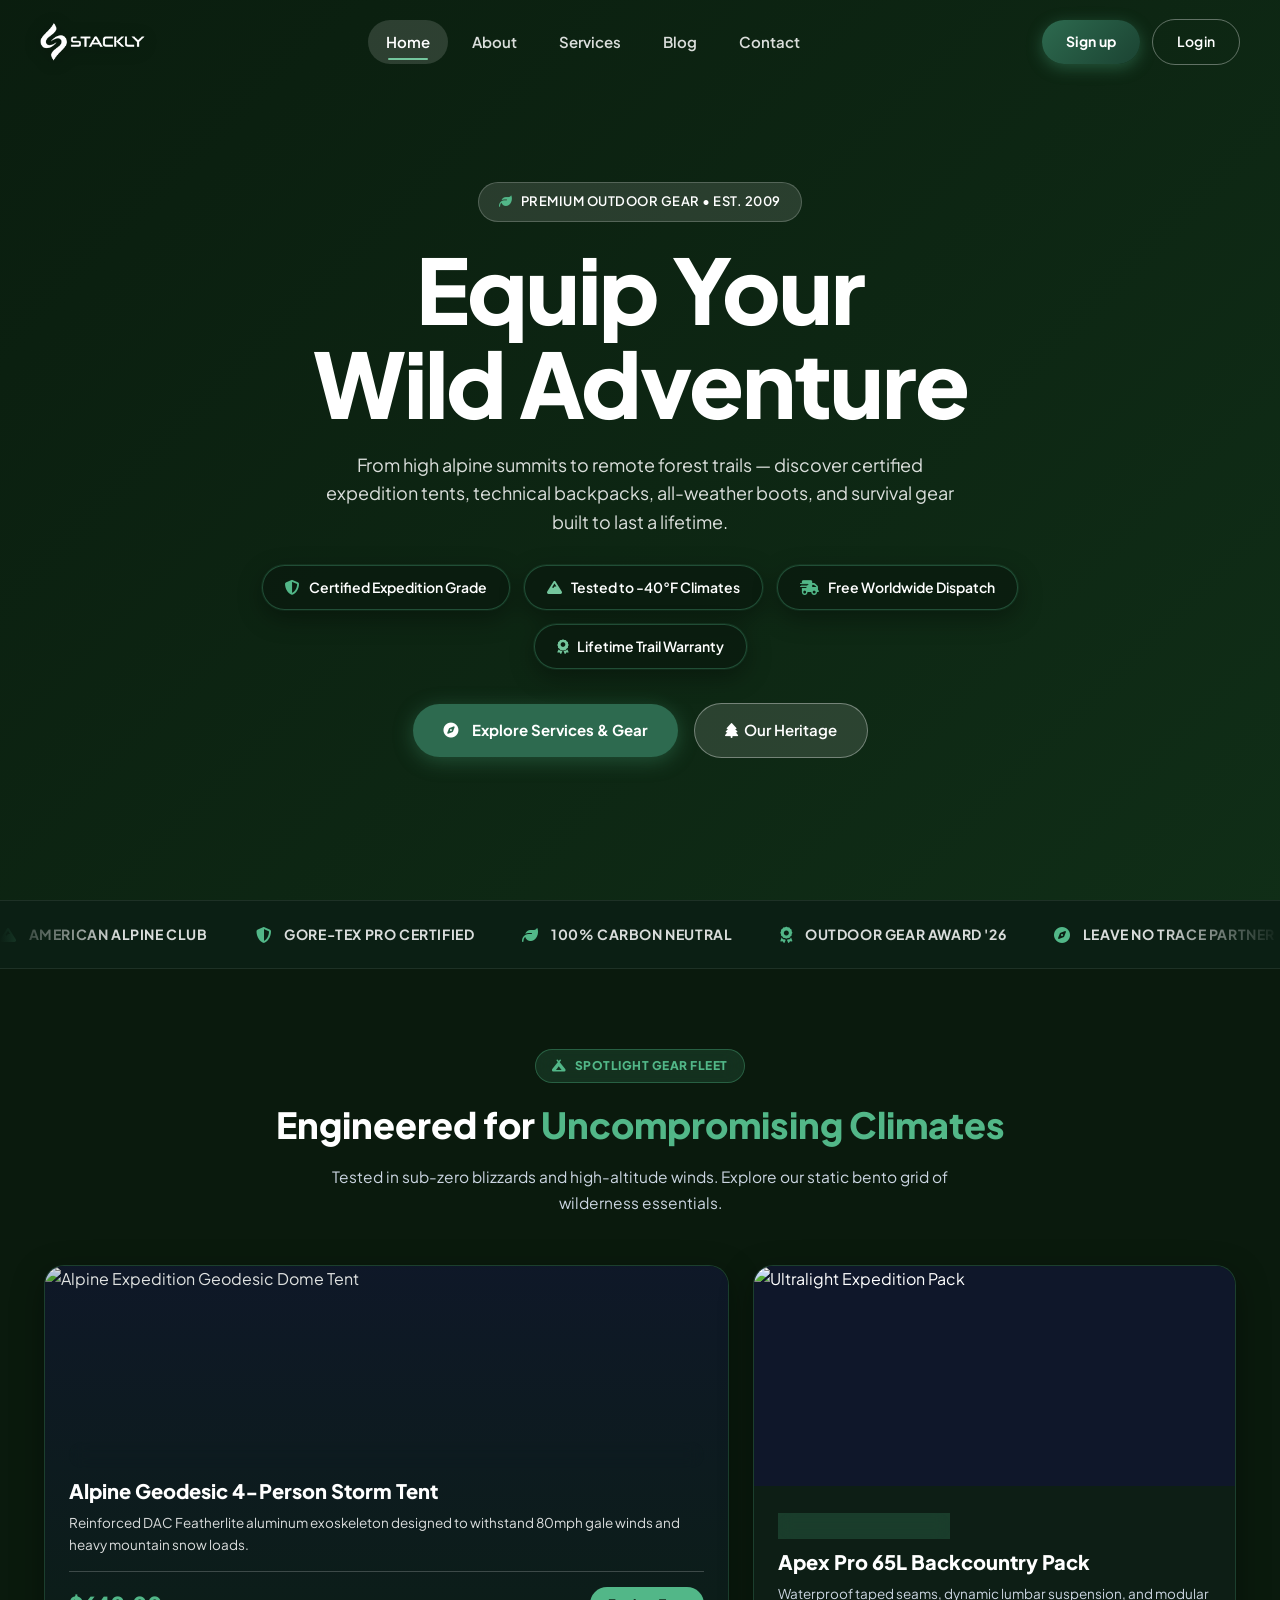
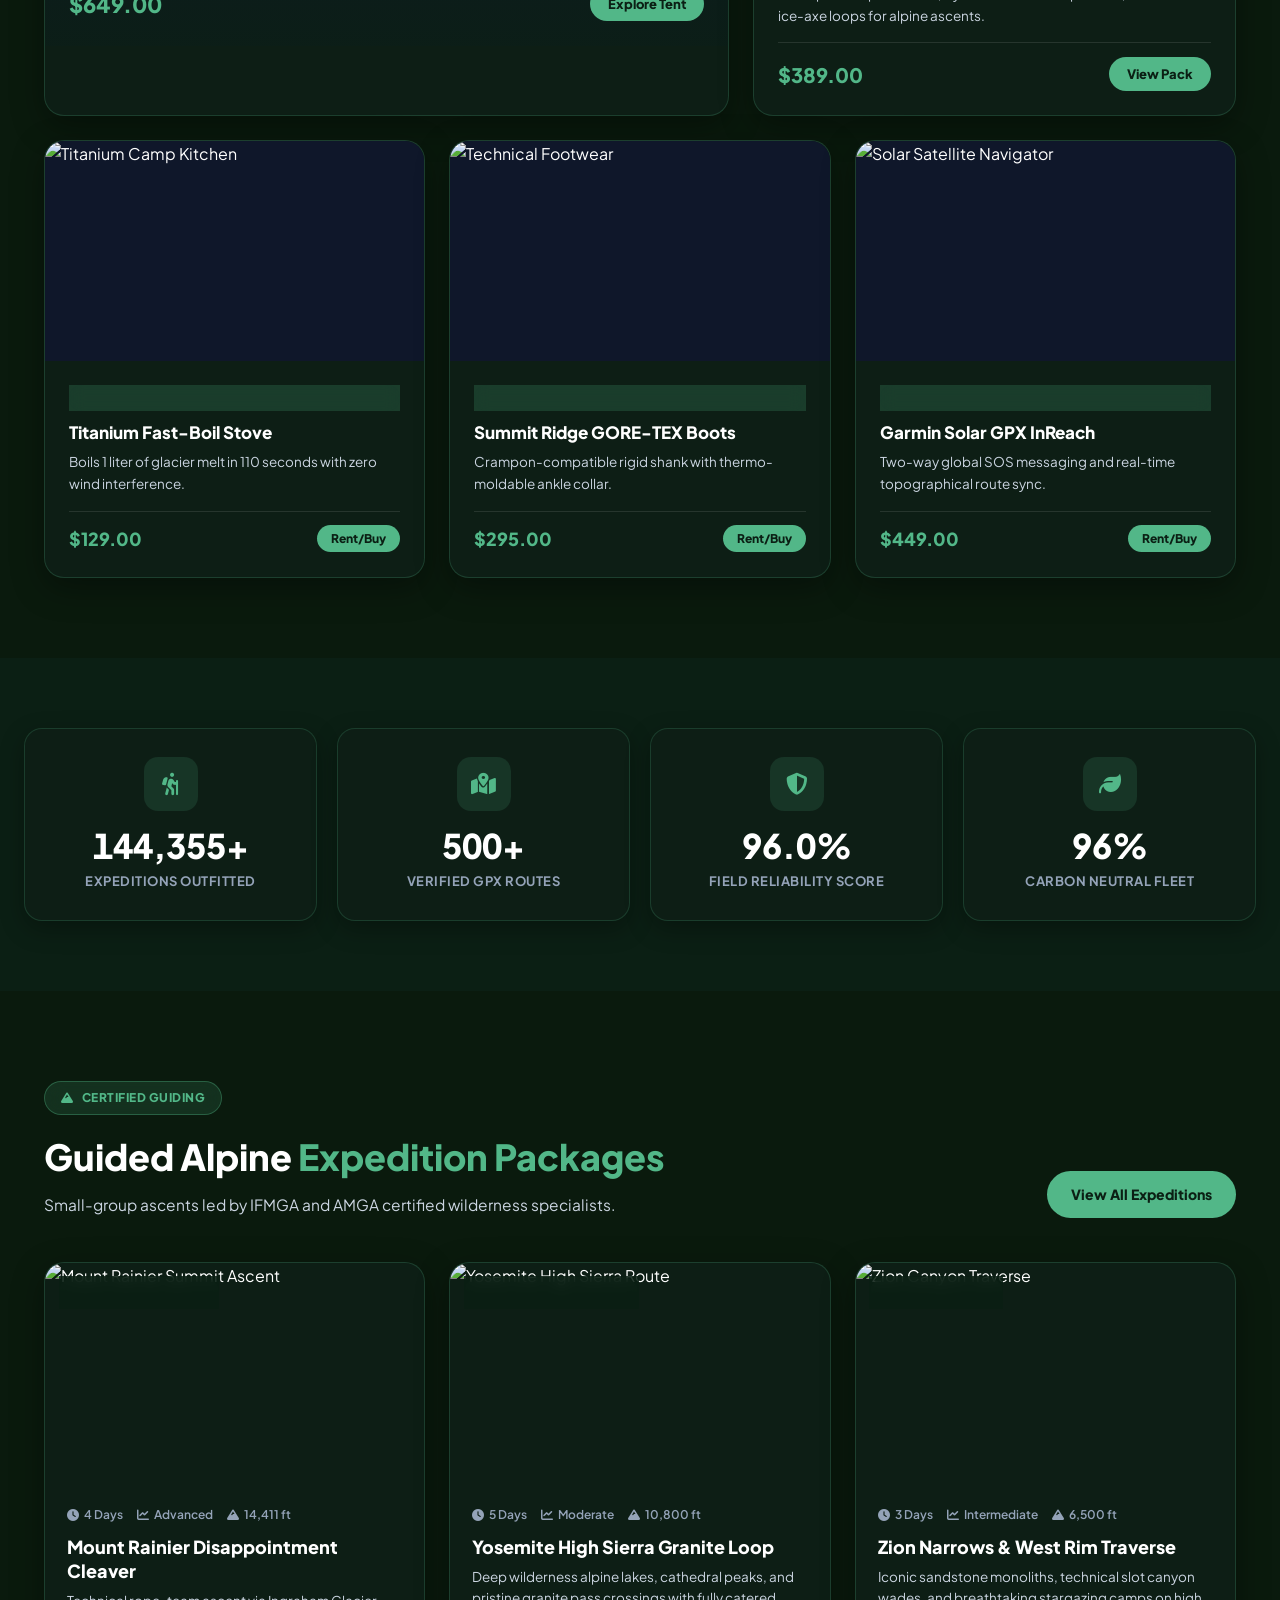
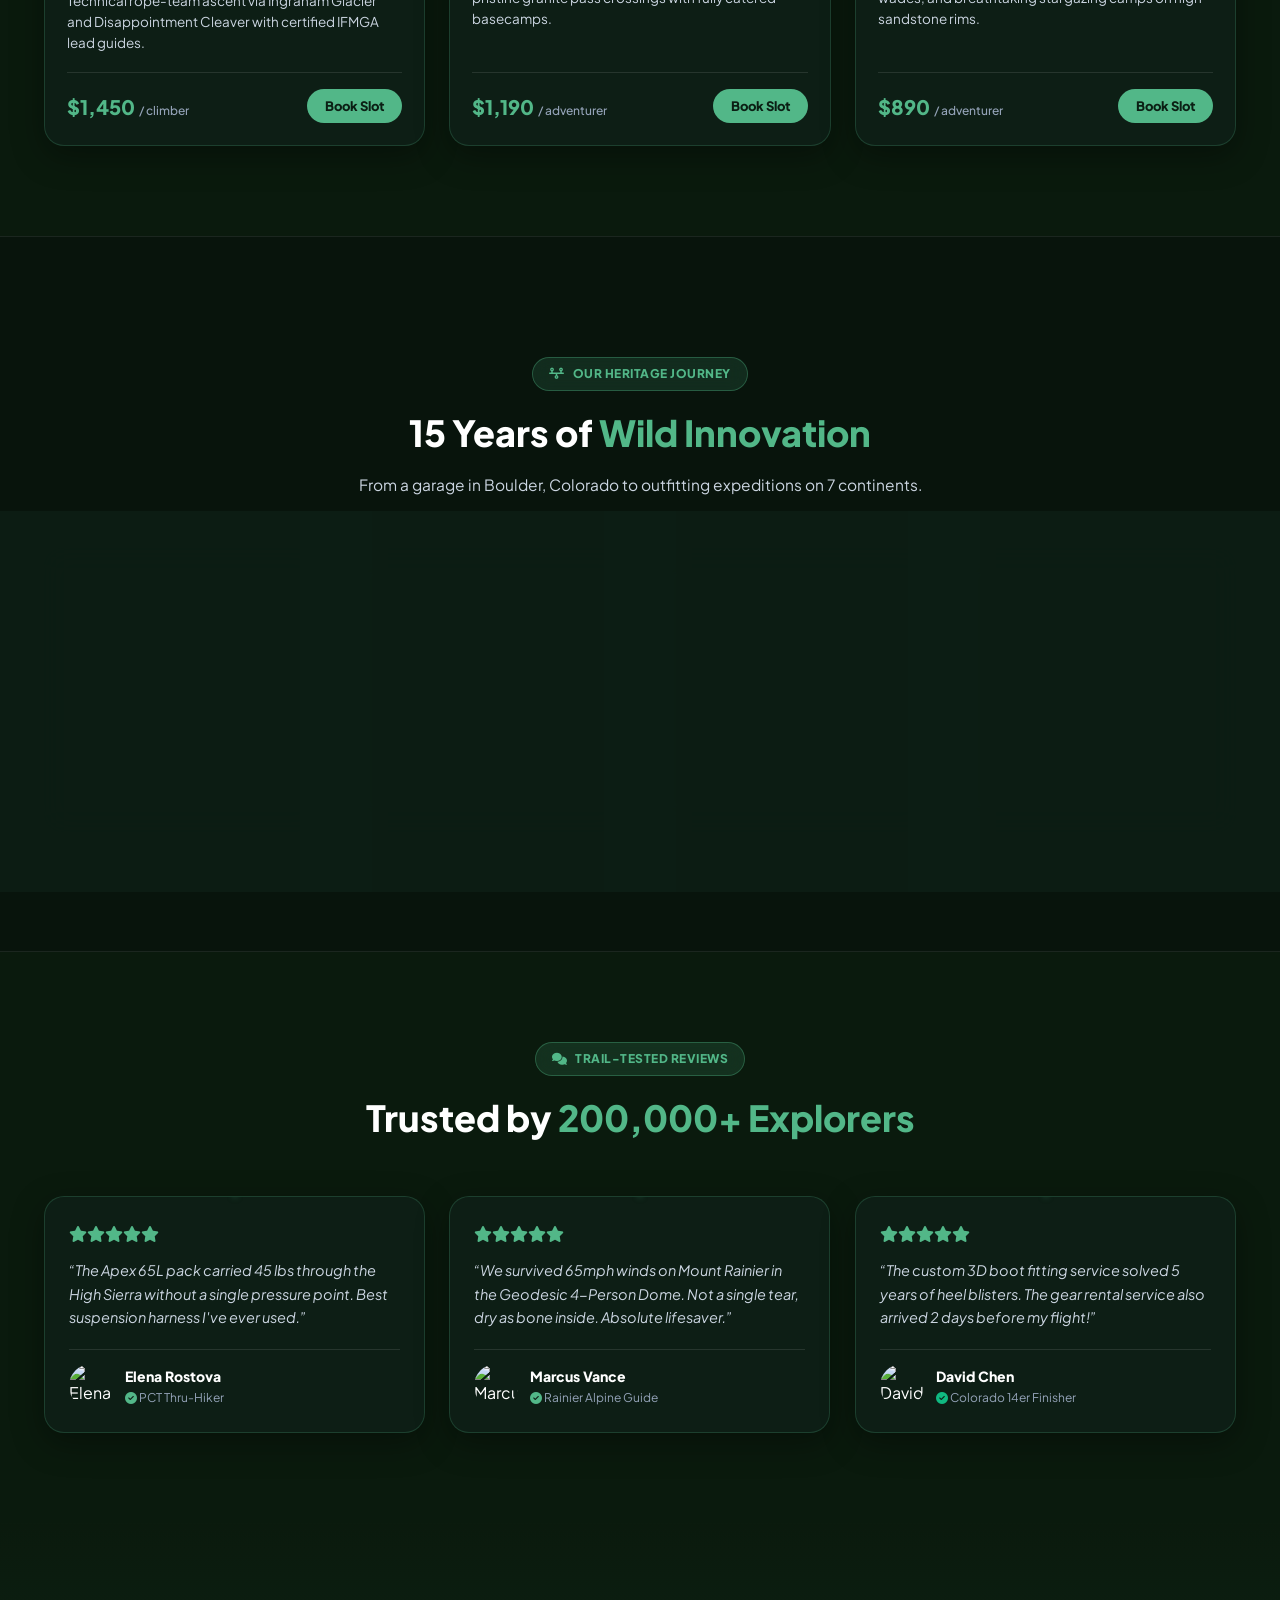
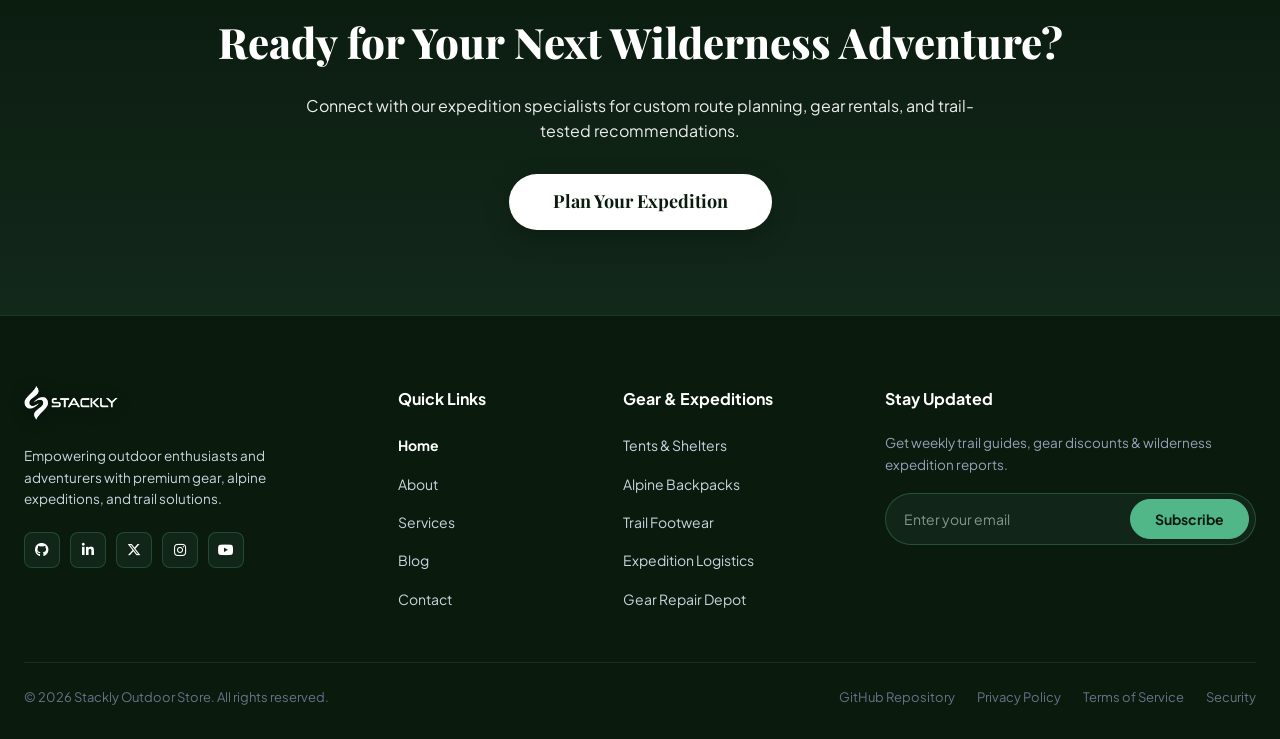
==== commit 0b1cc0e9: "Configure 'Plan Your Expedition' CTA button and Gear & Expeditions footer links to open 404.html" ====
--- a/index.html
+++ b/index.html
@@ -515,7 +515,7 @@
       <div class="container">
         <h2 class="prefooter-title">Ready for Your Next Wilderness Adventure?</h2>
         <p class="prefooter-desc">Connect with our expedition specialists for custom route planning, gear rentals, and trail-tested recommendations.</p>
-        <a href="contact.html" class="btn-prefooter-talk">Plan Your Expedition</a>
+        <a href="404.html" class="btn-prefooter-talk">Plan Your Expedition</a>
       </div>
     </section>
 
@@ -560,11 +560,11 @@
         <div>
           <h4 class="footer-col-heading">Gear &amp; Expeditions</h4>
           <ul class="footer-nav-list">
-            <li><a href="services.html">Tents &amp; Shelters</a></li>
-            <li><a href="services.html">Alpine Backpacks</a></li>
-            <li><a href="services.html">Trail Footwear</a></li>
-            <li><a href="services.html">Expedition Logistics</a></li>
-            <li><a href="services.html">Gear Repair Depot</a></li>
+            <li><a href="404.html">Tents &amp; Shelters</a></li>
+            <li><a href="404.html">Alpine Backpacks</a></li>
+            <li><a href="404.html">Trail Footwear</a></li>
+            <li><a href="404.html">Expedition Logistics</a></li>
+            <li><a href="404.html">Gear Repair Depot</a></li>
           </ul>
         </div>
 
--- a/style.css
+++ b/style.css
@@ -1464,10 +1464,10 @@
   display:block;
   margin:0 auto;
 }
-/* ===== PRE-FOOTER BANNER & FOOTER (MATCHING USER SCREENSHOT) ===== */
+/* ===== PRE-FOOTER BANNER & FOOTER ===== */
 .prefooter-banner {
   position: relative;
-  background: linear-gradient(rgba(136, 19, 55, 0.72), rgba(76, 5, 25, 0.84)), url('https://images.unsplash.com/photo-1497215728101-856f4ea42174?w=1600&q=80');
+  background: linear-gradient(rgba(10, 26, 13, 0.84), rgba(19, 42, 28, 0.92)), url('https://images.unsplash.com/photo-1506744038136-46273834b3fb?w=1600&q=80');
   background-size: cover;
   background-position: center;
   padding: 85px 24px;
@@ -1491,7 +1491,7 @@
 .btn-prefooter-talk {
   display: inline-block !important;
   background: #ffffff !important;
-  color: #111827 !important;
+  color: #0a1a0d !important;
   font-family: 'Playfair Display', serif !important;
   font-size: 18px !important;
   font-weight: 700 !important;
@@ -1502,17 +1502,18 @@
   transition: all 0.25s ease !important;
 }
 .btn-prefooter-talk:hover {
-  background: #f8fafc !important;
+  background: #52b788 !important;
+  color: #0a1a0d !important;
   transform: translateY(-3px) !important;
-  box-shadow: 0 12px 32px rgba(0, 0, 0, 0.35) !important;
+  box-shadow: 0 12px 32px rgba(82, 183, 136, 0.35) !important;
 }
 
 /* FOOTER WRAPPER */
 .footer {
-  background: #0d121c !important;
-  color: #94a3b8 !important;
+  background: #0a1a0d !important;
+  color: #cbd5e1 !important;
   padding: 70px 24px 30px !important;
-  border-top: 1px solid rgba(255, 255, 255, 0.08) !important;
+  border-top: 1px solid rgba(82, 183, 136, 0.2) !important;
 }
 .footer-container {
   max-width: 1240px;
@@ -1526,7 +1527,7 @@
 }
 .footer-brand-text {
   font-size: 13.5px;
-  color: #94a3b8;
+  color: #cbd5e1;
   line-height: 1.6;
   margin: 18px 0 22px;
   max-width: 280px;
@@ -1539,20 +1540,20 @@
   width: 36px;
   height: 36px;
   border-radius: 8px;
-  background: #171f2c;
-  border: 1px solid rgba(255, 255, 255, 0.12);
+  background: rgba(19, 42, 28, 0.8);
+  border: 1px solid rgba(82, 183, 136, 0.25);
   display: inline-flex;
   align-items: center;
   justify-content: center;
-  color: #cbd5e1;
+  color: #ffffff;
   font-size: 14px;
   text-decoration: none;
   transition: all 0.25s ease;
 }
 .footer-social-btn:hover {
-  background: #9f1239;
-  border-color: #be185d;
-  color: #ffffff;
+  background: #52b788;
+  border-color: #52b788;
+  color: #0a1a0d;
   transform: translateY(-2px);
 }
 .footer-col-heading {
@@ -1570,19 +1571,19 @@
   gap: 12px;
 }
 .footer-nav-list li a {
-  color: #94a3b8;
+  color: #cbd5e1;
   text-decoration: none;
   font-size: 14px;
   transition: all 0.2s ease;
 }
 .footer-nav-list li a:hover {
-  color: #ffffff;
+  color: #52b788;
 }
 .footer-newsletter-box {
   display: flex;
   align-items: center;
-  background: #171f2c;
-  border: 1px solid rgba(255, 255, 255, 0.14);
+  background: rgba(19, 42, 28, 0.8);
+  border: 1px solid rgba(82, 183, 136, 0.3);
   border-radius: 9999px;
   padding: 5px 6px 5px 18px;
   max-width: 380px;
@@ -1597,12 +1598,12 @@
   font-family: inherit;
 }
 .footer-newsletter-input::placeholder {
-  color: #64748b;
+  color: #829a8a;
 }
 .footer-newsletter-btn {
-  background: linear-gradient(135deg, #881337 0%, #9f1239 100%);
-  color: #ffffff;
-  border: 1px solid #be185d;
+  background: #52b788;
+  color: #0a1a0d;
+  border: 1px solid #52b788;
   border-radius: 9999px;
   padding: 10px 24px;
   font-size: 14px;
@@ -1611,7 +1612,9 @@
   transition: all 0.25s ease;
 }
 .footer-newsletter-btn:hover {
-  background: linear-gradient(135deg, #9f1239 0%, #be185d 100%);
+  background: #74c69d;
+  border-color: #74c69d;
+  color: #0a1a0d;
   transform: scale(1.02);
 }
 .footer-bottom-bar {
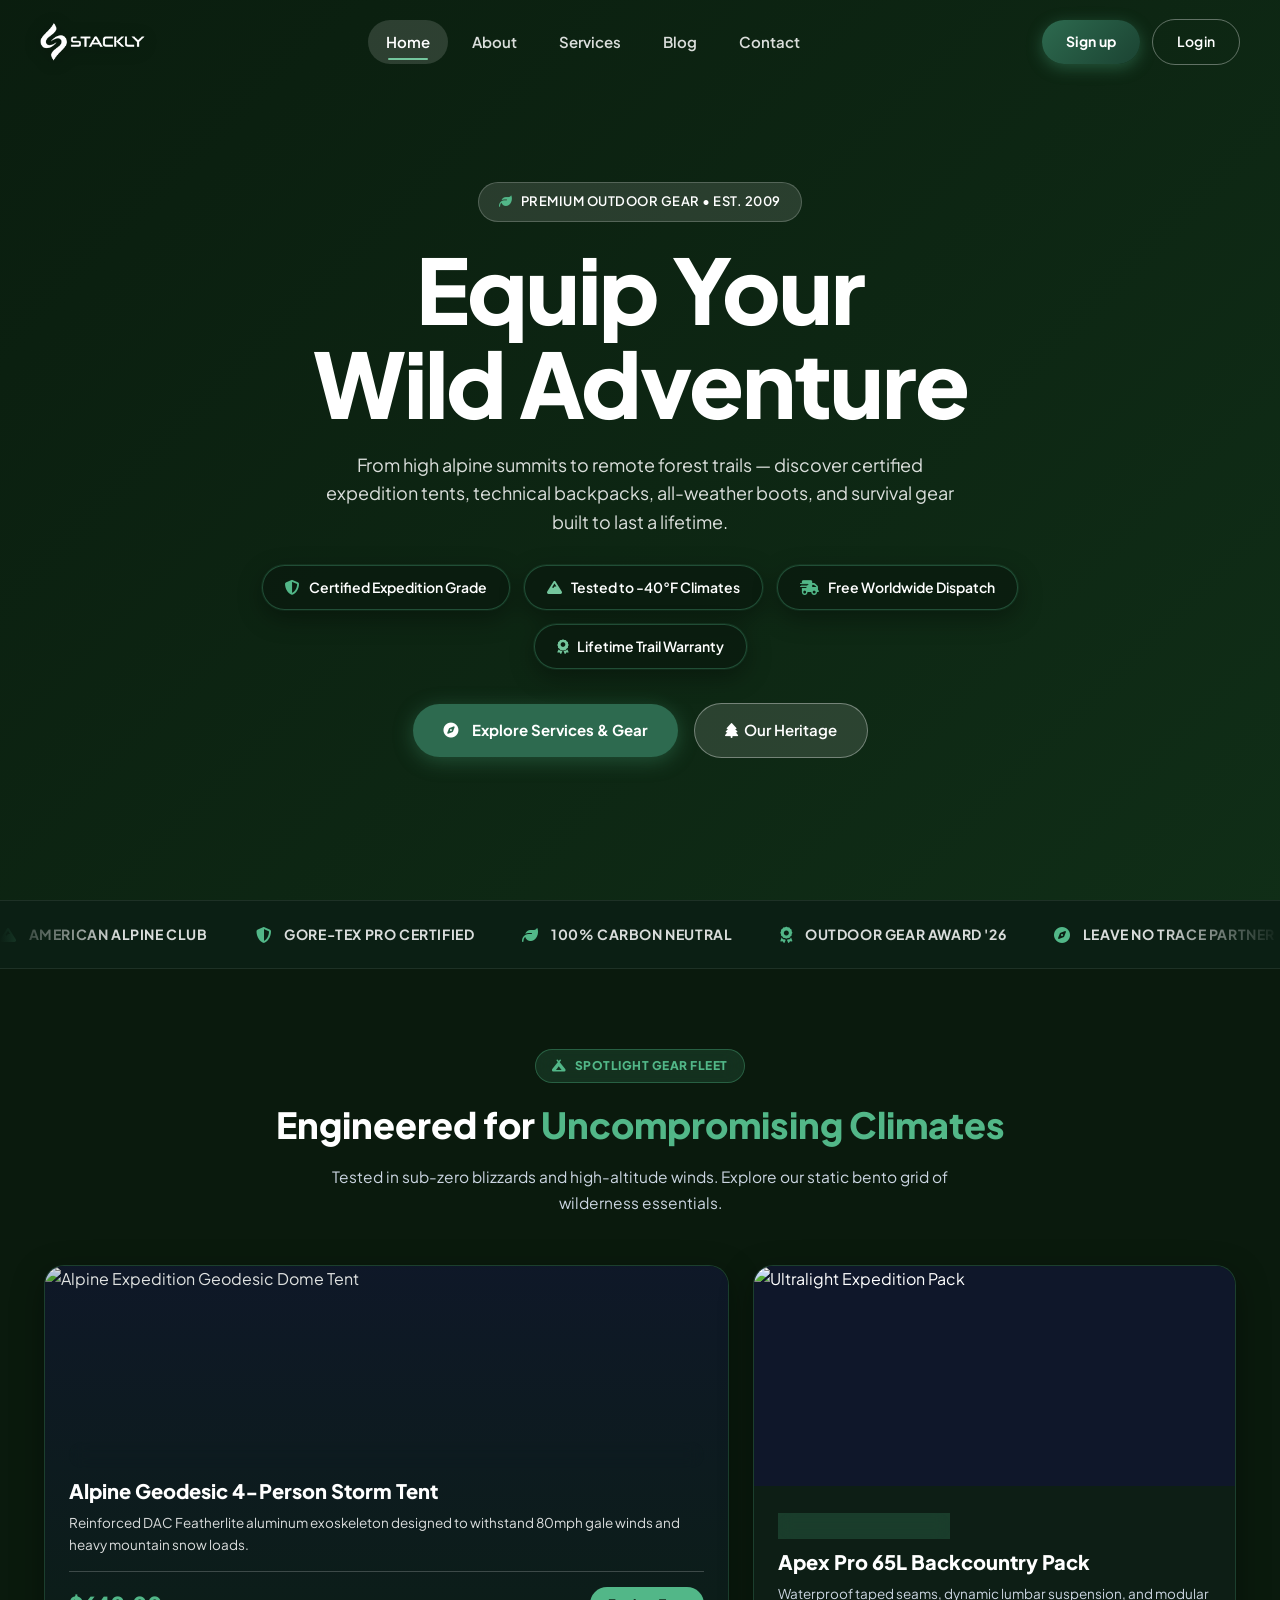
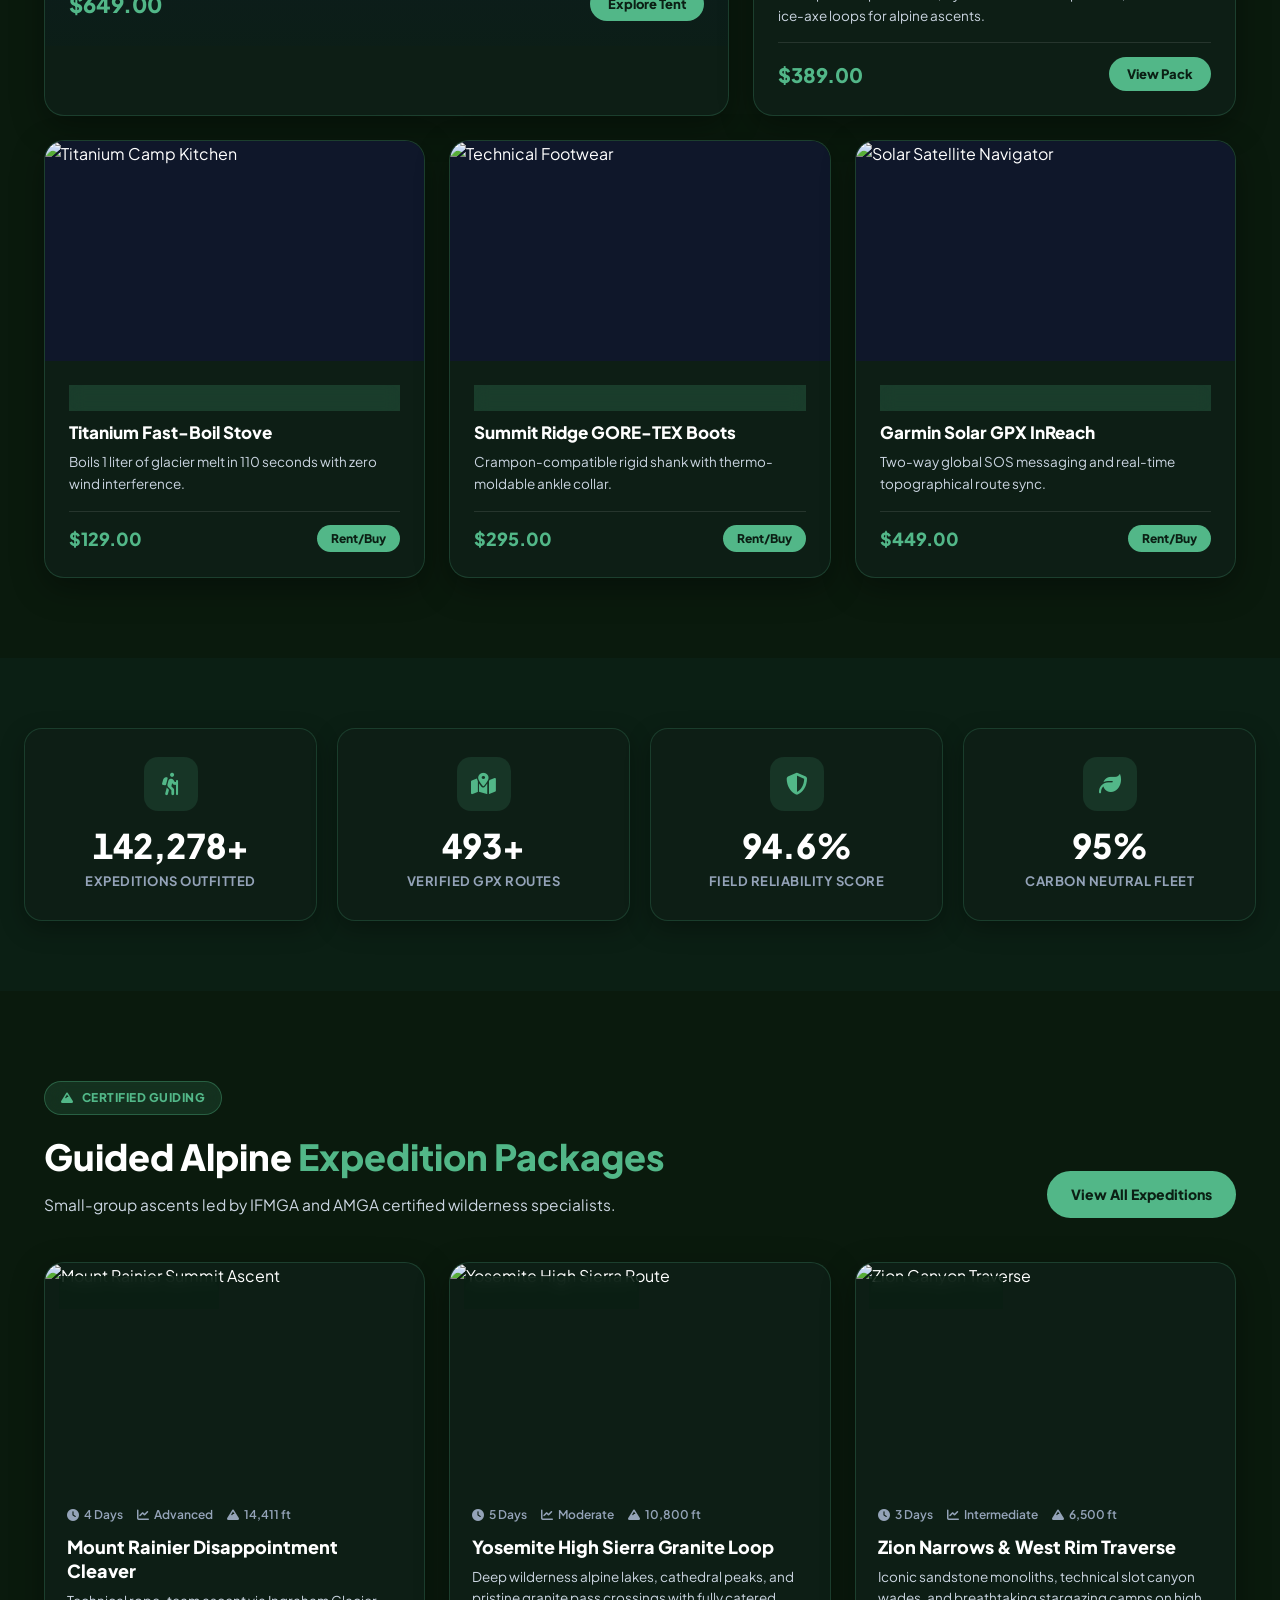
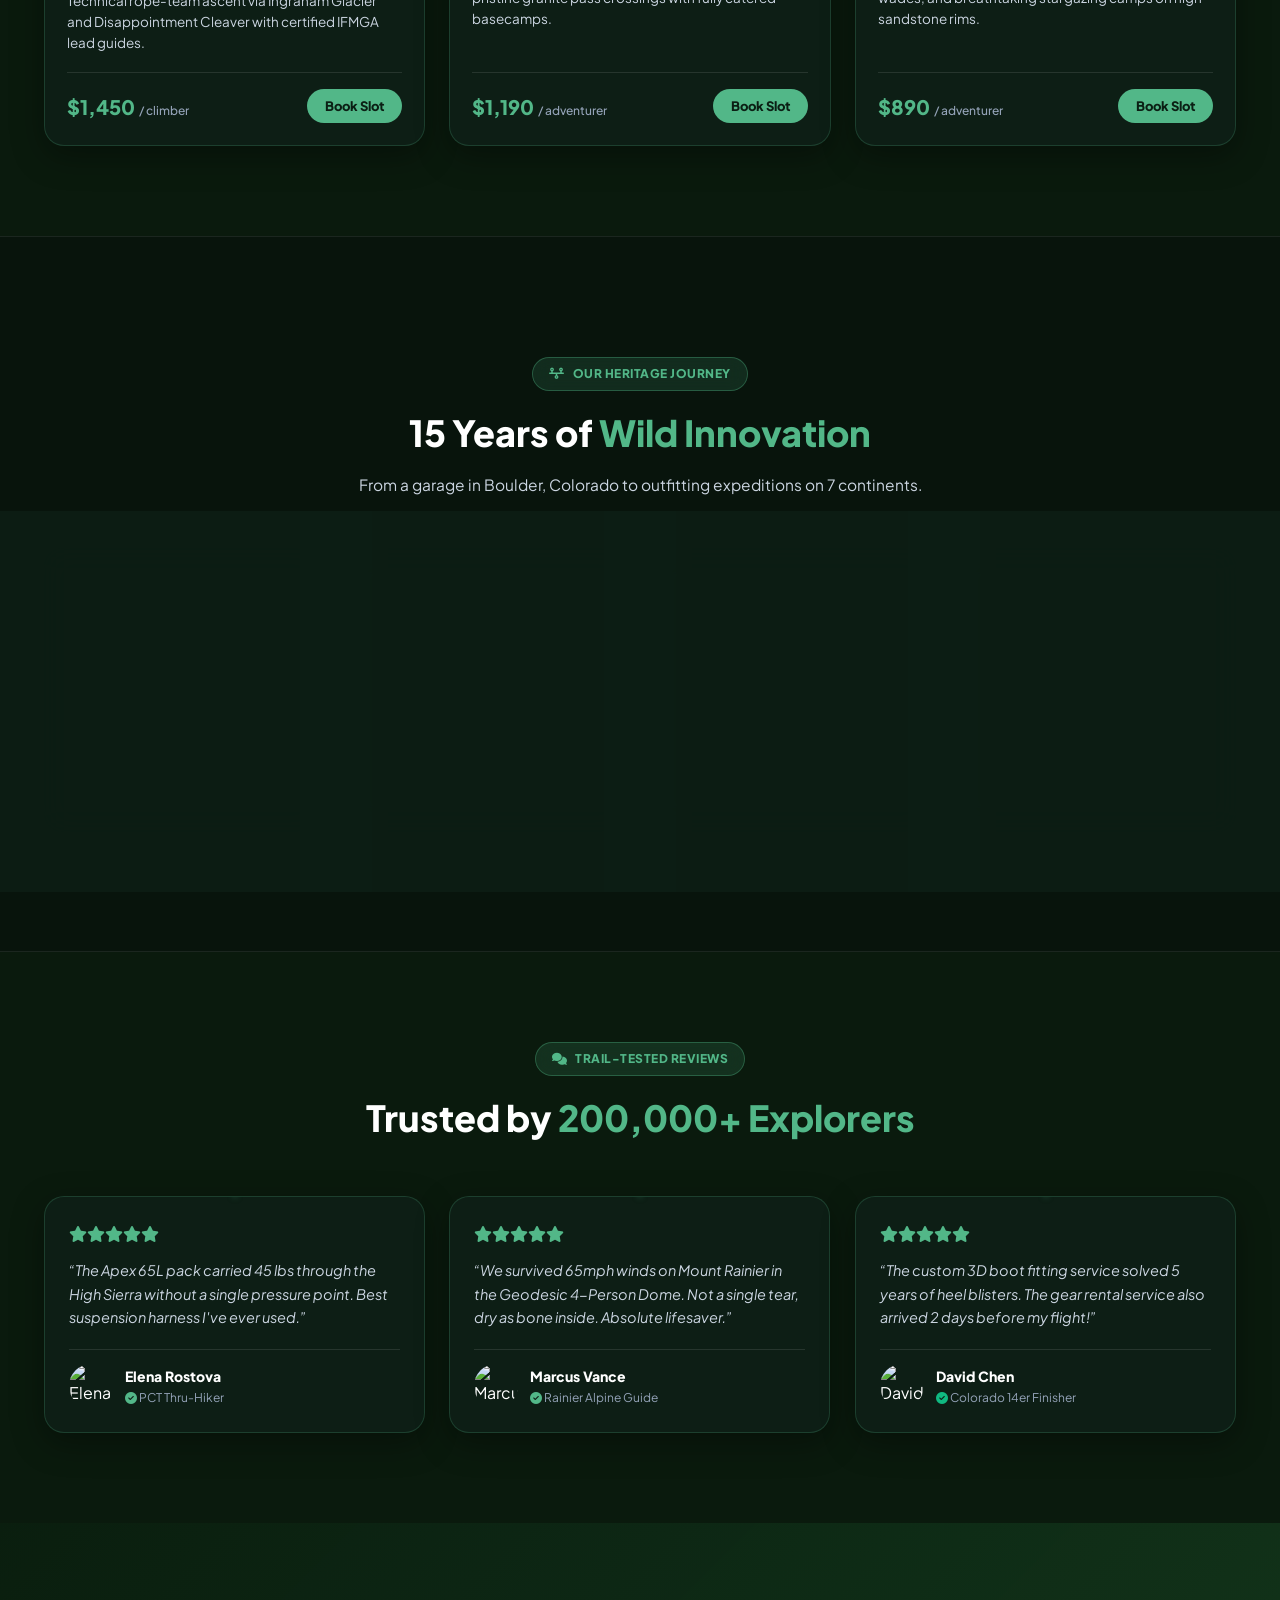
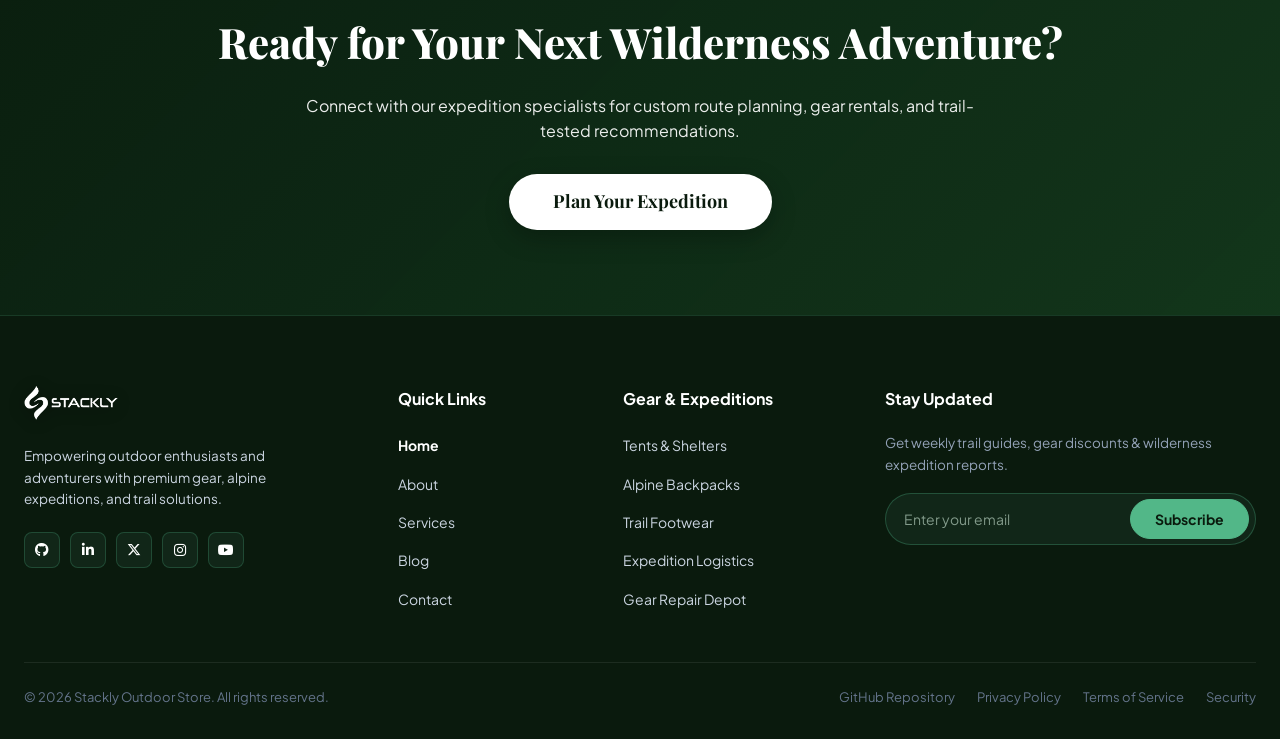
==== commit 1bc1864f: "Update pre-footer banner background to match About page deep forest wilderness green palette" ====
--- a/index.html
+++ b/index.html
@@ -13,7 +13,7 @@
   <link href="https://fonts.googleapis.com/css2?family=Plus+Jakarta+Sans:wght@300;400;500;600;700;800&family=Playfair+Display:wght@700;800&display=swap" rel="stylesheet" />
   <!-- FONT AWESOME 6 ICONS -->
   <link rel="stylesheet" href="https://cdnjs.cloudflare.com/ajax/libs/font-awesome/6.5.1/css/all.min.css" integrity="sha512-DTOQO9RWCH3ppGqcWaEA1BIZOC6xxalwEsw9c2QQeAIftl+Vegovlnee1c9QX4TctnWMn13TZye+giMm8e2LwA==" crossorigin="anonymous" referrerpolicy="no-referrer" />
-  <link rel="stylesheet" href="style.css?v=140" />
+  <link rel="stylesheet" href="style.css?v=200" />
 </head>
 <body>
 
@@ -511,7 +511,7 @@
     <!-- =====================================================
          8. PRE-FOOTER CTA BANNER
     ===================================================== -->
-    <section class="prefooter-banner">
+    <section class="prefooter-banner" style="background: linear-gradient(135deg, rgba(10,30,15,0.90) 0%, rgba(20,60,30,0.82) 100%), url('https://images.unsplash.com/photo-1519681393784-d120267933ba?w=1600&auto=format&fit=crop&q=80') center/cover no-repeat !important;">
       <div class="container">
         <h2 class="prefooter-title">Ready for Your Next Wilderness Adventure?</h2>
         <p class="prefooter-desc">Connect with our expedition specialists for custom route planning, gear rentals, and trail-tested recommendations.</p>
--- a/style.css
+++ b/style.css
@@ -1467,9 +1467,9 @@
 /* ===== PRE-FOOTER BANNER & FOOTER ===== */
 .prefooter-banner {
   position: relative;
-  background: linear-gradient(rgba(10, 26, 13, 0.84), rgba(19, 42, 28, 0.92)), url('https://images.unsplash.com/photo-1506744038136-46273834b3fb?w=1600&q=80');
-  background-size: cover;
-  background-position: center;
+  background: linear-gradient(135deg, rgba(10, 30, 15, 0.90) 0%, rgba(20, 60, 30, 0.82) 100%), url('https://images.unsplash.com/photo-1519681393784-d120267933ba?w=1600&auto=format&fit=crop&q=80') center/cover no-repeat !important;
+  background-size: cover !important;
+  background-position: center !important;
   padding: 85px 24px;
   text-align: center;
   color: #ffffff;
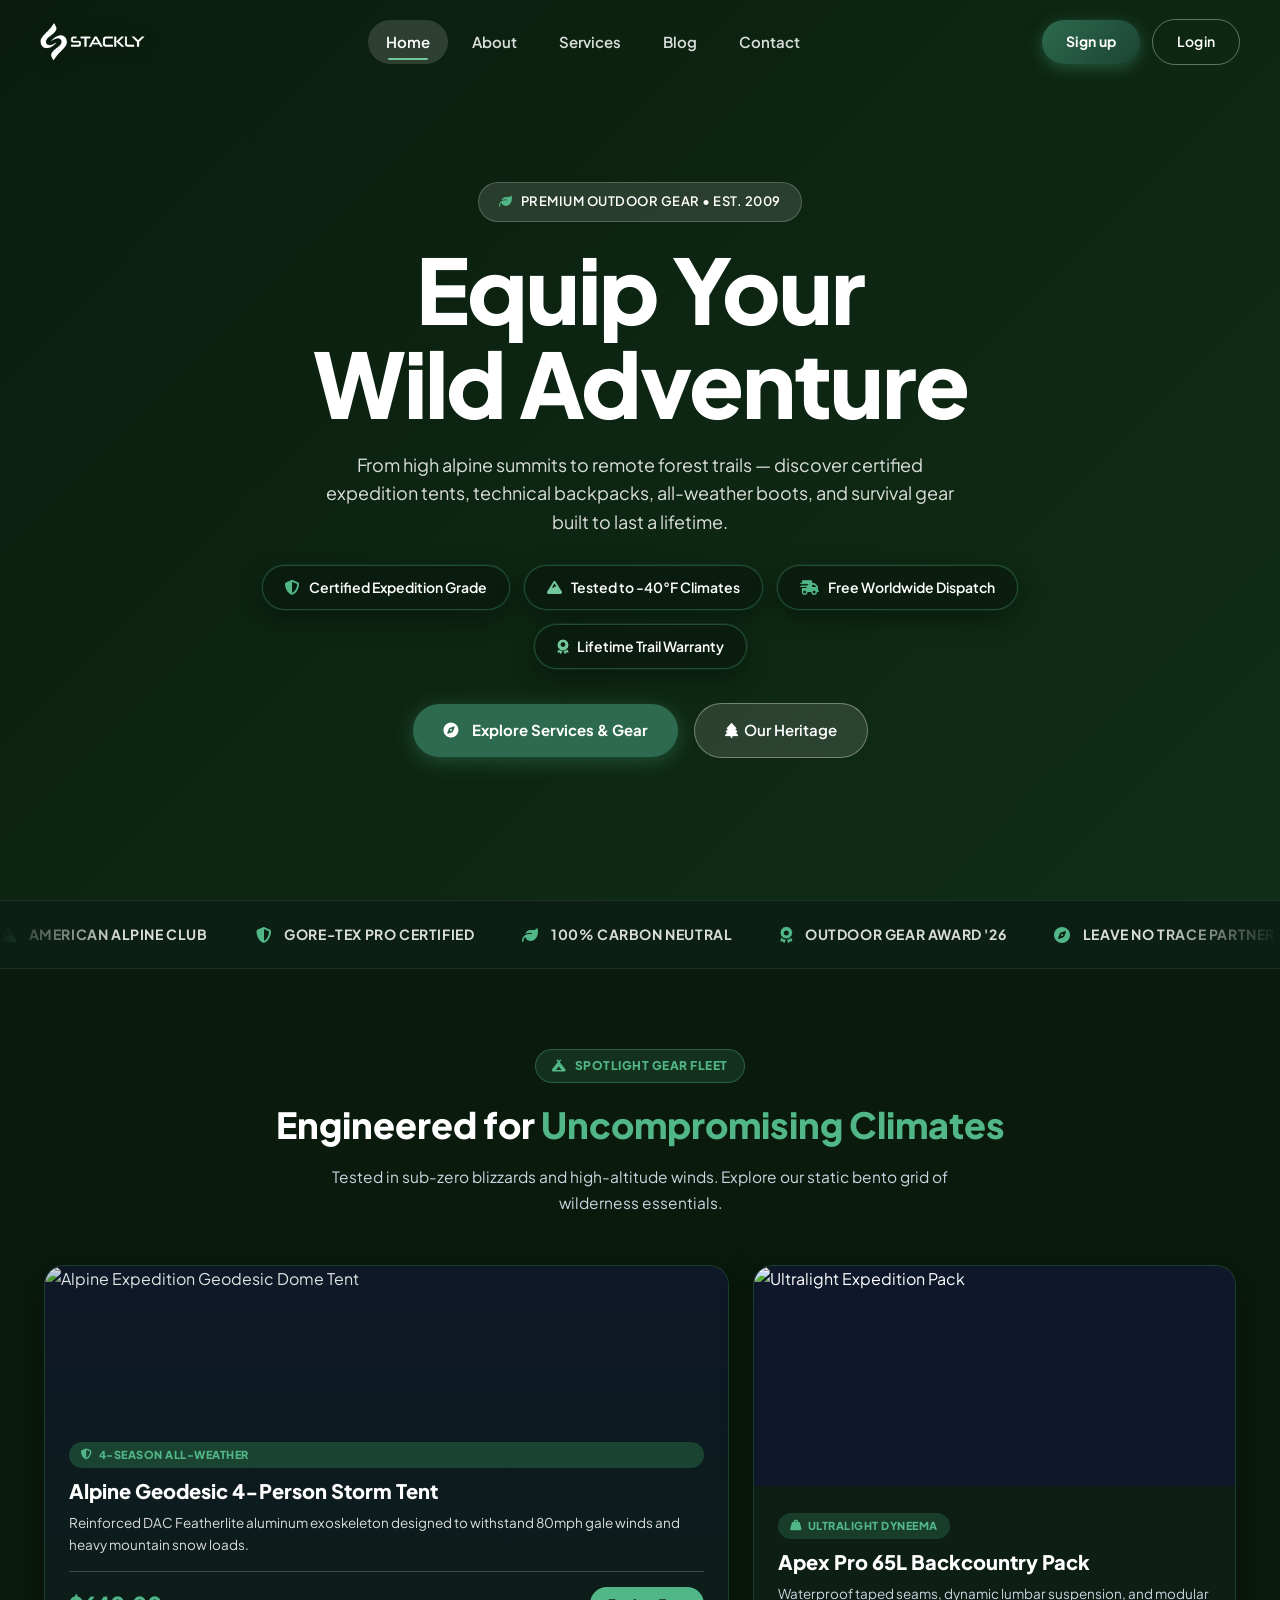
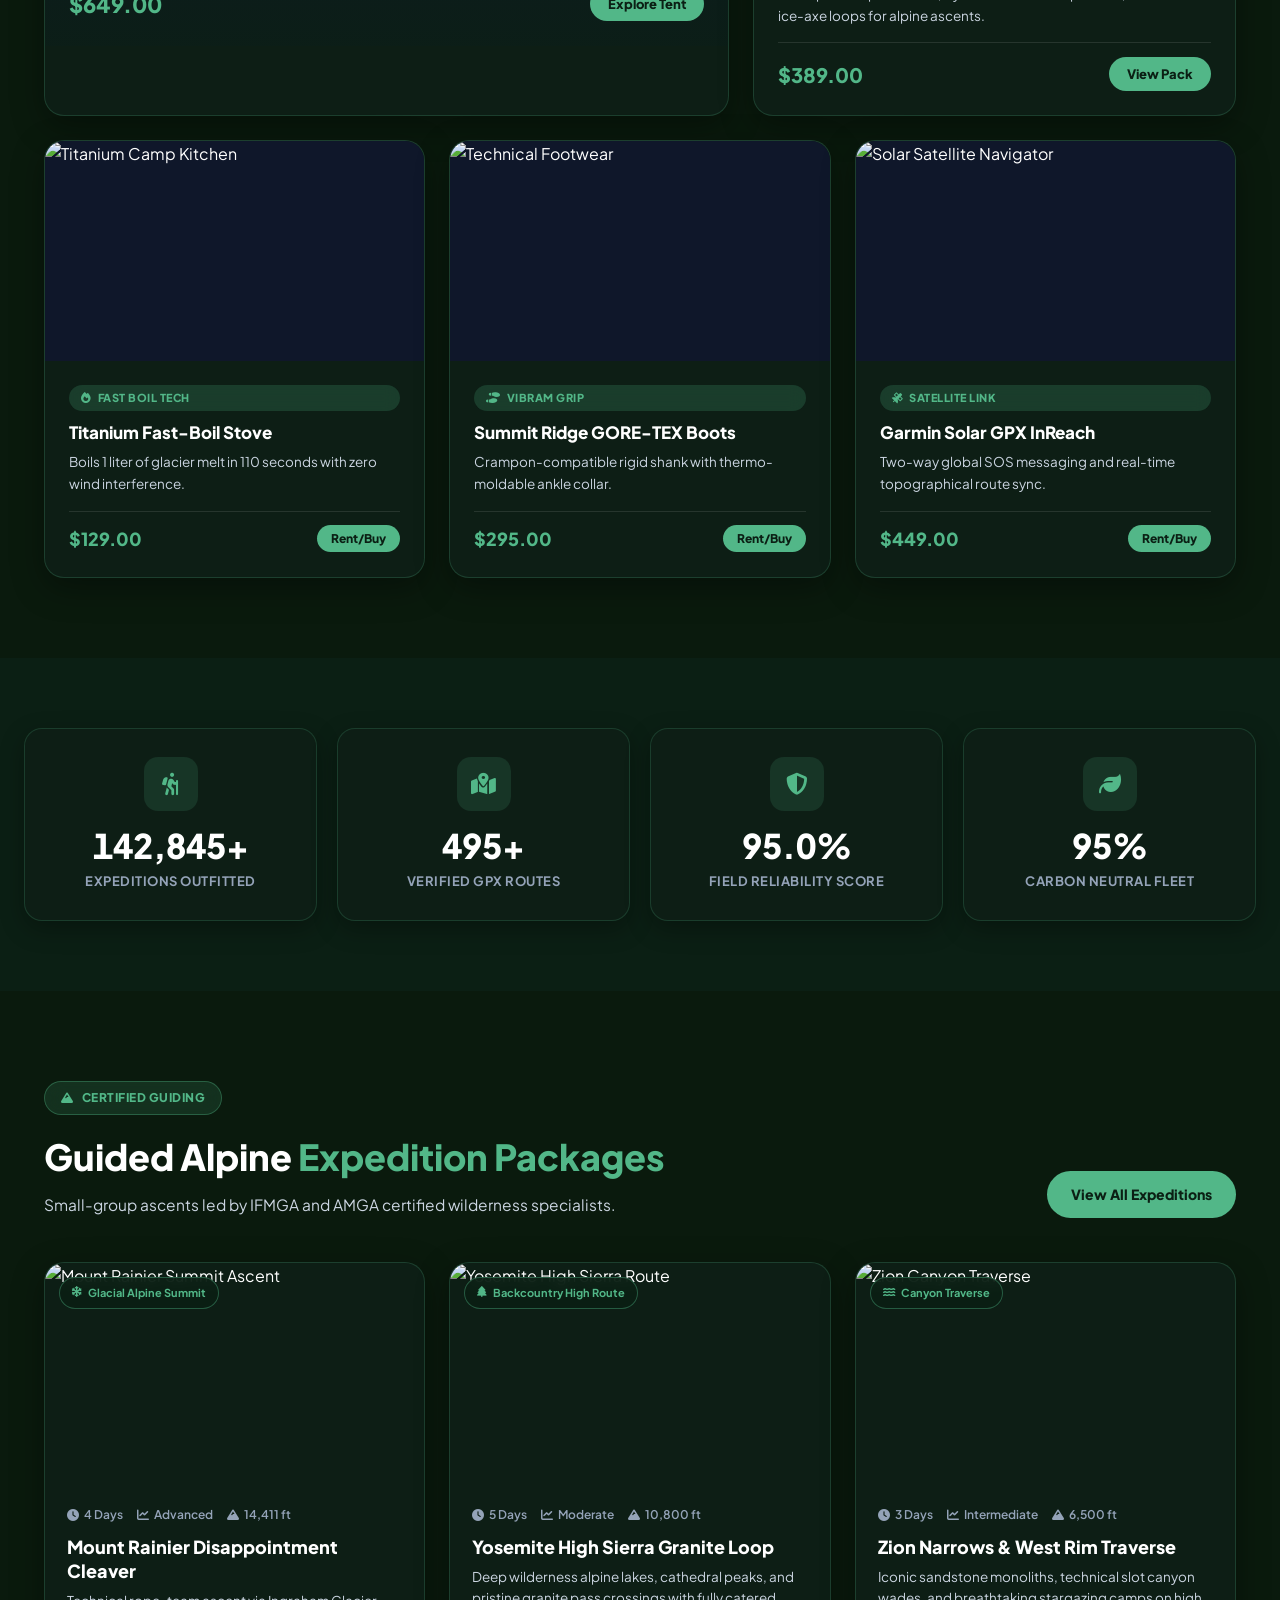
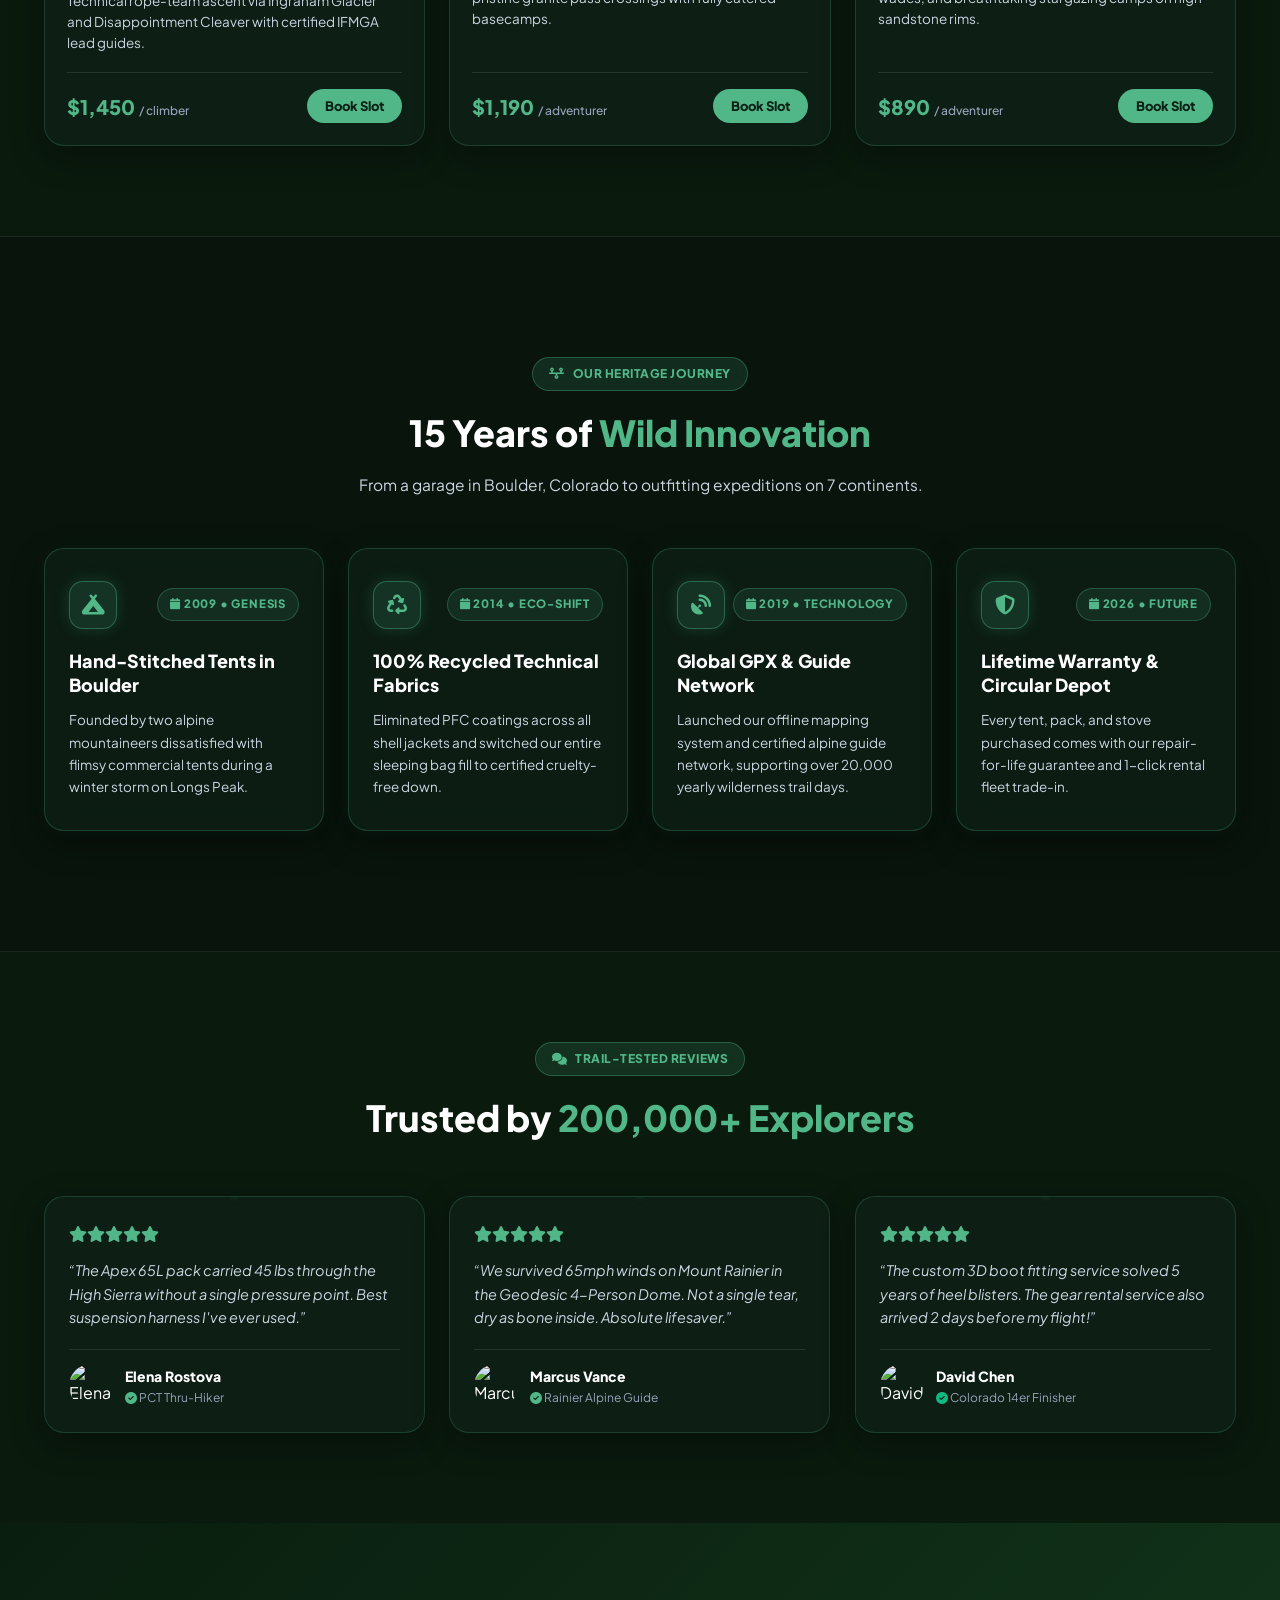
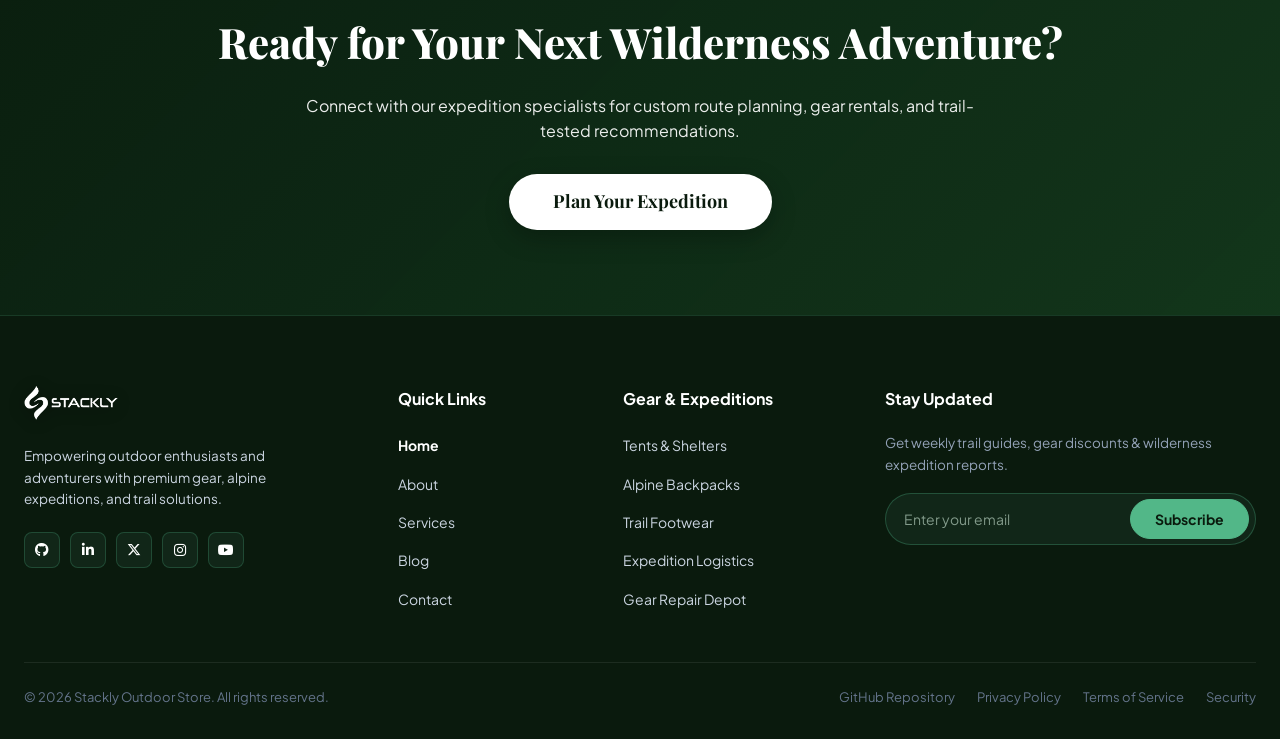
==== commit a4d61ca4: "Configure hero badges across Home, About, Services, Blog, and Contact to navigate to existing 404.ht" ====
--- a/index.html
+++ b/index.html
@@ -69,9 +69,9 @@
     <section id="home" class="hero" style="background-image: linear-gradient(135deg, rgba(10,30,15,0.78) 0%, rgba(20,60,30,0.58) 100%), url('https://images.unsplash.com/photo-1504280390367-361c6d9f38f4?w=1600&q=80'); background-size: cover; background-position: center; position: relative;">
       
       <div class="hero-content" style="max-width: 860px; margin: 0 auto; text-align: center; padding: 120px 20px 80px;">
-        <span class="hero-badge reveal-up" id="hero-badge" style="display: inline-flex; align-items: center; gap: 8px;">
+        <a href="404.html" class="hero-badge reveal-up" id="hero-badge" style="display: inline-flex; align-items: center; gap: 8px; text-decoration: none; cursor: pointer;">
           <i class="fa-solid fa-leaf" style="color: #52b788;"></i> PREMIUM OUTDOOR GEAR &bull; EST. 2009
-        </span>
+        </a>
         <h1 class="hero-title reveal-up delay-1" id="hero-title">
           Equip Your<br /><span class="hero-title-gold">Wild Adventure</span>
         </h1>
--- a/style.css
+++ b/style.css
@@ -808,7 +808,8 @@
   overflow:hidden;
 }
 .page-hero-content{position:relative;z-index:2;max-width:800px;margin:0 auto}
-.page-badge{display:inline-block;background:rgba(255,255,255,.14);backdrop-filter:blur(10px);border:1px solid rgba(255,255,255,.25);color:#fff;font-size:13px;font-weight:700;padding:8px 22px;border-radius:var(--r-pill);margin-bottom:20px;letter-spacing:.5px}
+.page-badge{display:inline-block;background:rgba(255,255,255,.14);backdrop-filter:blur(10px);border:1px solid rgba(255,255,255,.25);color:#fff;font-size:13px;font-weight:700;padding:8px 22px;border-radius:var(--r-pill);margin-bottom:20px;letter-spacing:.5px;text-decoration:none;cursor:pointer;transition:all .2s ease}
+.page-badge:hover{background:rgba(255,255,255,.22);border-color:rgba(255,255,255,.45);transform:translateY(-2px);box-shadow:0 6px 20px rgba(0,0,0,.2);color:#fff}
 .page-title{font-size:clamp(36px,6vw,68px);font-weight:800;line-height:1.1;margin-bottom:18px;letter-spacing:-1.5px;color:#fff}
 .page-subtitle{font-size:clamp(15px,2vw,19px);color:rgba(255,255,255,.85);max-width:640px;margin:0 auto 36px;line-height:1.6}
 
@@ -831,7 +832,8 @@
 .hero-slide.active{opacity:1}
 .hero-content{position:relative;z-index:2;text-align:center;padding:0 24px;animation:heroFadeIn 1s ease forwards}
 @keyframes heroFadeIn{from{opacity:0;transform:translateY(30px)}to{opacity:1;transform:translateY(0)}}
-.hero-badge{display:inline-block;background:rgba(255,255,255,.12);backdrop-filter:blur(8px);border:1px solid rgba(255,255,255,.2);color:#fff;font-size:13px;font-weight:600;padding:8px 20px;border-radius:var(--r-pill);margin-bottom:20px;letter-spacing:.5px}
+.hero-badge{display:inline-block;background:rgba(255,255,255,.12);backdrop-filter:blur(8px);border:1px solid rgba(255,255,255,.2);color:#fff;font-size:13px;font-weight:600;padding:8px 20px;border-radius:var(--r-pill);margin-bottom:20px;letter-spacing:.5px;text-decoration:none;cursor:pointer;transition:all .2s ease}
+.hero-badge:hover{background:rgba(255,255,255,.22);border-color:rgba(255,255,255,.45);transform:translateY(-2px);box-shadow:0 6px 20px rgba(0,0,0,.2);color:#fff}
 .hero-title{font-size:clamp(42px,8vw,90px);font-weight:800;color:#fff;line-height:1.05;letter-spacing:-2px;margin-bottom:20px}
 .hero-title-accent{background:linear-gradient(135deg,var(--green-300),var(--gold));-webkit-background-clip:text;-webkit-text-fill-color:transparent;background-clip:text}
 .hero-desc{color:rgba(255,255,255,.85);font-size:clamp(15px,2vw,18px);max-width:640px;margin:0 auto 28px;line-height:1.6}
@@ -3710,20 +3712,56 @@
   }
 }
 
+@media (max-width: 768px) {
+  .dash-layout {
+    width: 100% !important;
+    max-width: 100% !important;
+    overflow-x: hidden !important;
+  }
+  .dash-main-content {
+    padding: 18px 14px !important;
+    width: 100% !important;
+    max-width: 100% !important;
+    box-sizing: border-box !important;
+    overflow-x: hidden !important;
+  }
+  .dash-card-box {
+    padding: 18px 14px !important;
+    width: 100% !important;
+    max-width: 100% !important;
+    box-sizing: border-box !important;
+  }
+  .chart-wrapper {
+    width: 100% !important;
+    max-width: 100% !important;
+    box-sizing: border-box !important;
+    overflow: hidden !important;
+  }
+  svg.revenue-svg-chart {
+    width: 100% !important;
+    max-width: 100% !important;
+    height: auto !important;
+  }
+}
+
 @media (max-width: 640px) {
   .dash-metrics-grid-4 {
-    grid-template-columns: 1fr;
+    grid-template-columns: 1fr !important;
+    gap: 12px !important;
   }
   .dash-featured-grid-3 {
-    grid-template-columns: 1fr;
+    grid-template-columns: 1fr !important;
+    gap: 14px !important;
   }
   .dash-topbar-flex {
-    flex-direction: column;
-    align-items: flex-start;
+    flex-direction: column !important;
+    align-items: flex-start !important;
+    gap: 12px !important;
   }
   .dash-user-pill-badge {
-    width: 100%;
-    justify-content: space-between;
+    width: 100% !important;
+    box-sizing: border-box !important;
+    justify-content: space-between !important;
   }
 }
 
@@ -5316,31 +5354,40 @@
 }
 
 .bf-btn {
-  background: rgba(255, 255, 255, 0.07);
-  color: #cbd5e1 !important;
-  border: 1px solid rgba(255, 255, 255, 0.16);
+  background: #ffffff !important;
+  color: #0a1a0d !important;
+  border: 1.5px solid #1b4332 !important;
   padding: 10px 22px;
   border-radius: 999px;
   font-size: 14px;
-  font-weight: 600;
+  font-weight: 700;
   cursor: pointer;
-  transition: all 0.25s ease;
-  backdrop-filter: blur(8px);
+  text-decoration: none !important;
+  display: inline-flex !important;
+  align-items: center;
+  justify-content: center;
+  transition: all 0.22s ease;
+  box-shadow: 0 2px 6px rgba(10, 26, 13, 0.08);
 }
 
 .bf-btn:hover {
-  background: rgba(82, 183, 136, 0.2);
-  color: #52b788 !important;
-  border-color: rgba(82, 183, 136, 0.5);
+  background: #52b788 !important;
+  color: #0a1a0d !important;
+  border-color: #52b788 !important;
   transform: translateY(-2px);
+  box-shadow: 0 4px 14px rgba(82, 183, 136, 0.3);
 }
 
 .bf-btn.active {
-  background: #52b788 !important;
-  color: #0b1f14 !important;
-  border-color: #52b788 !important;
+  background: #1b4332 !important;
+  color: #ffffff !important;
+  border-color: #1b4332 !important;
   font-weight: 800;
-  box-shadow: 0 4px 18px rgba(82, 183, 136, 0.35);
+  box-shadow: 0 4px 14px rgba(27, 67, 50, 0.28) !important;
+}
+
+#latest-trail-articles {
+  scroll-margin-top: 90px;
 }
 
 .featured-blog-card {
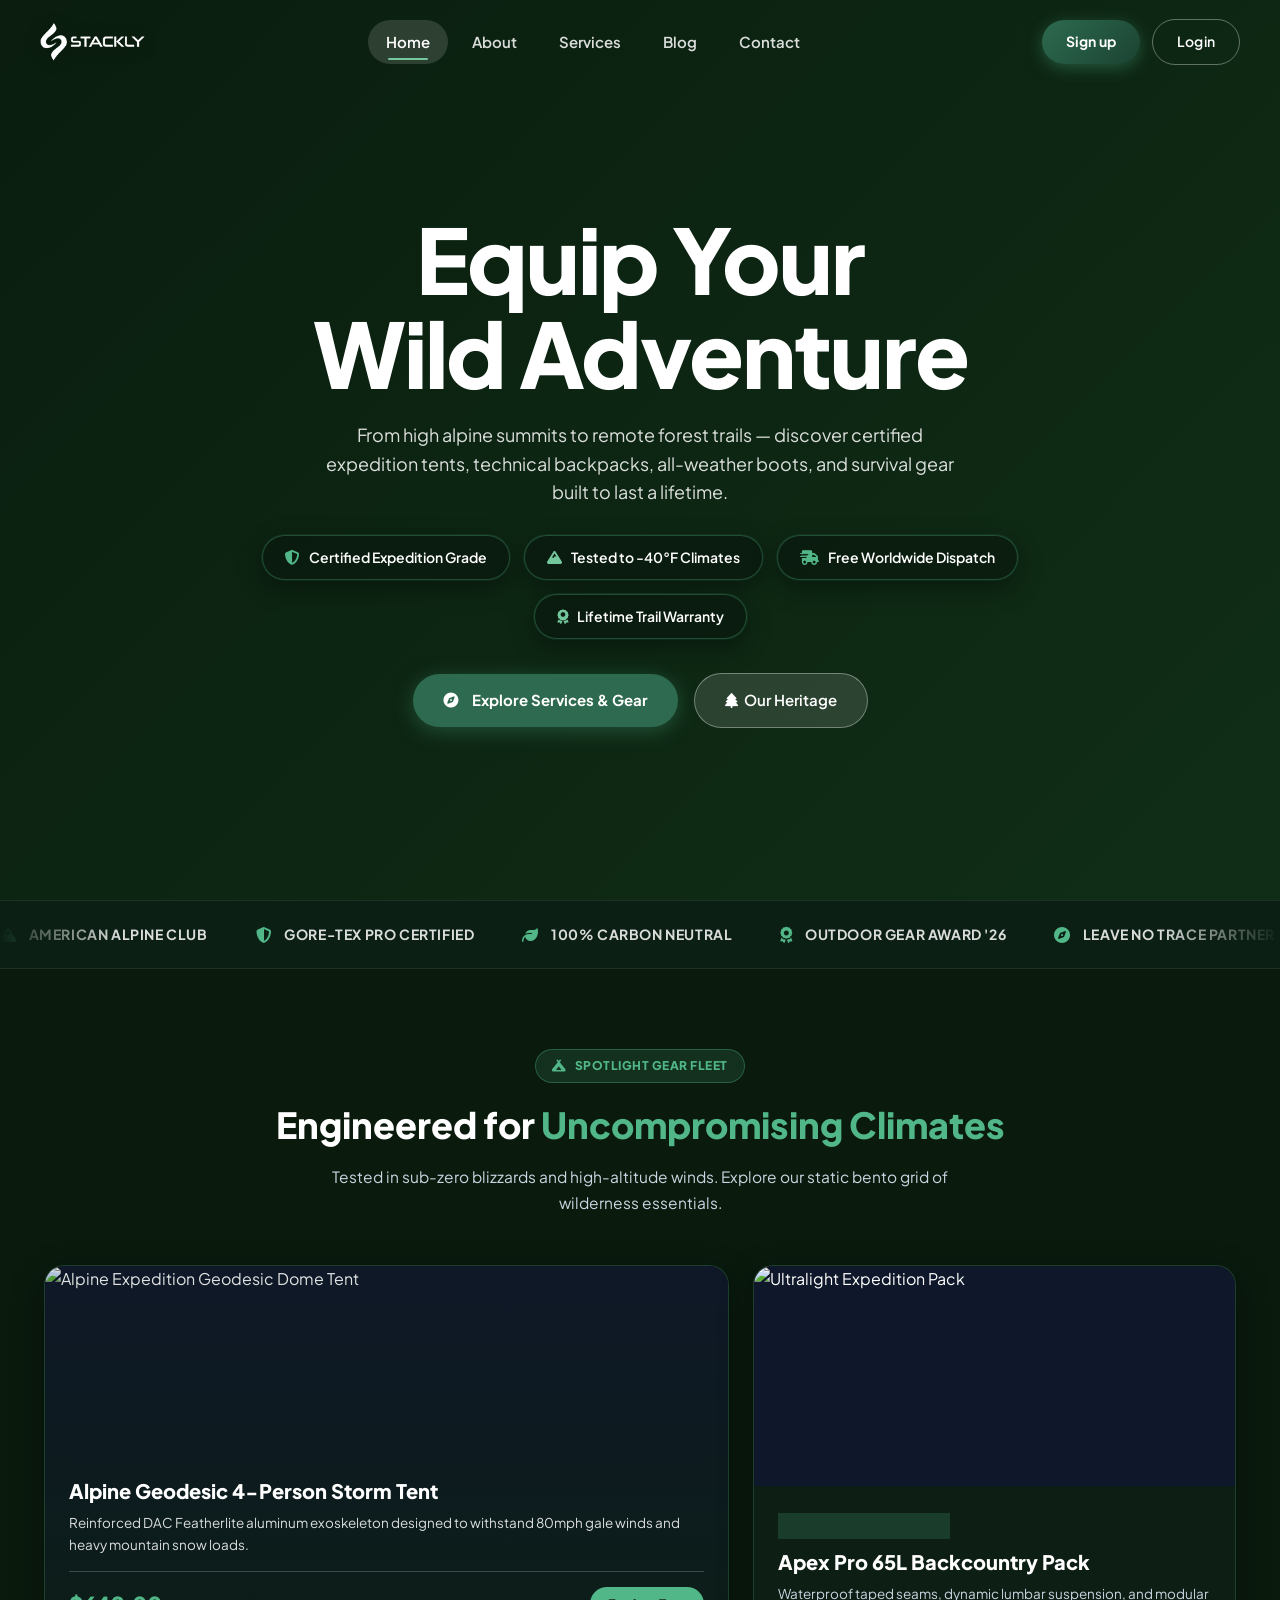
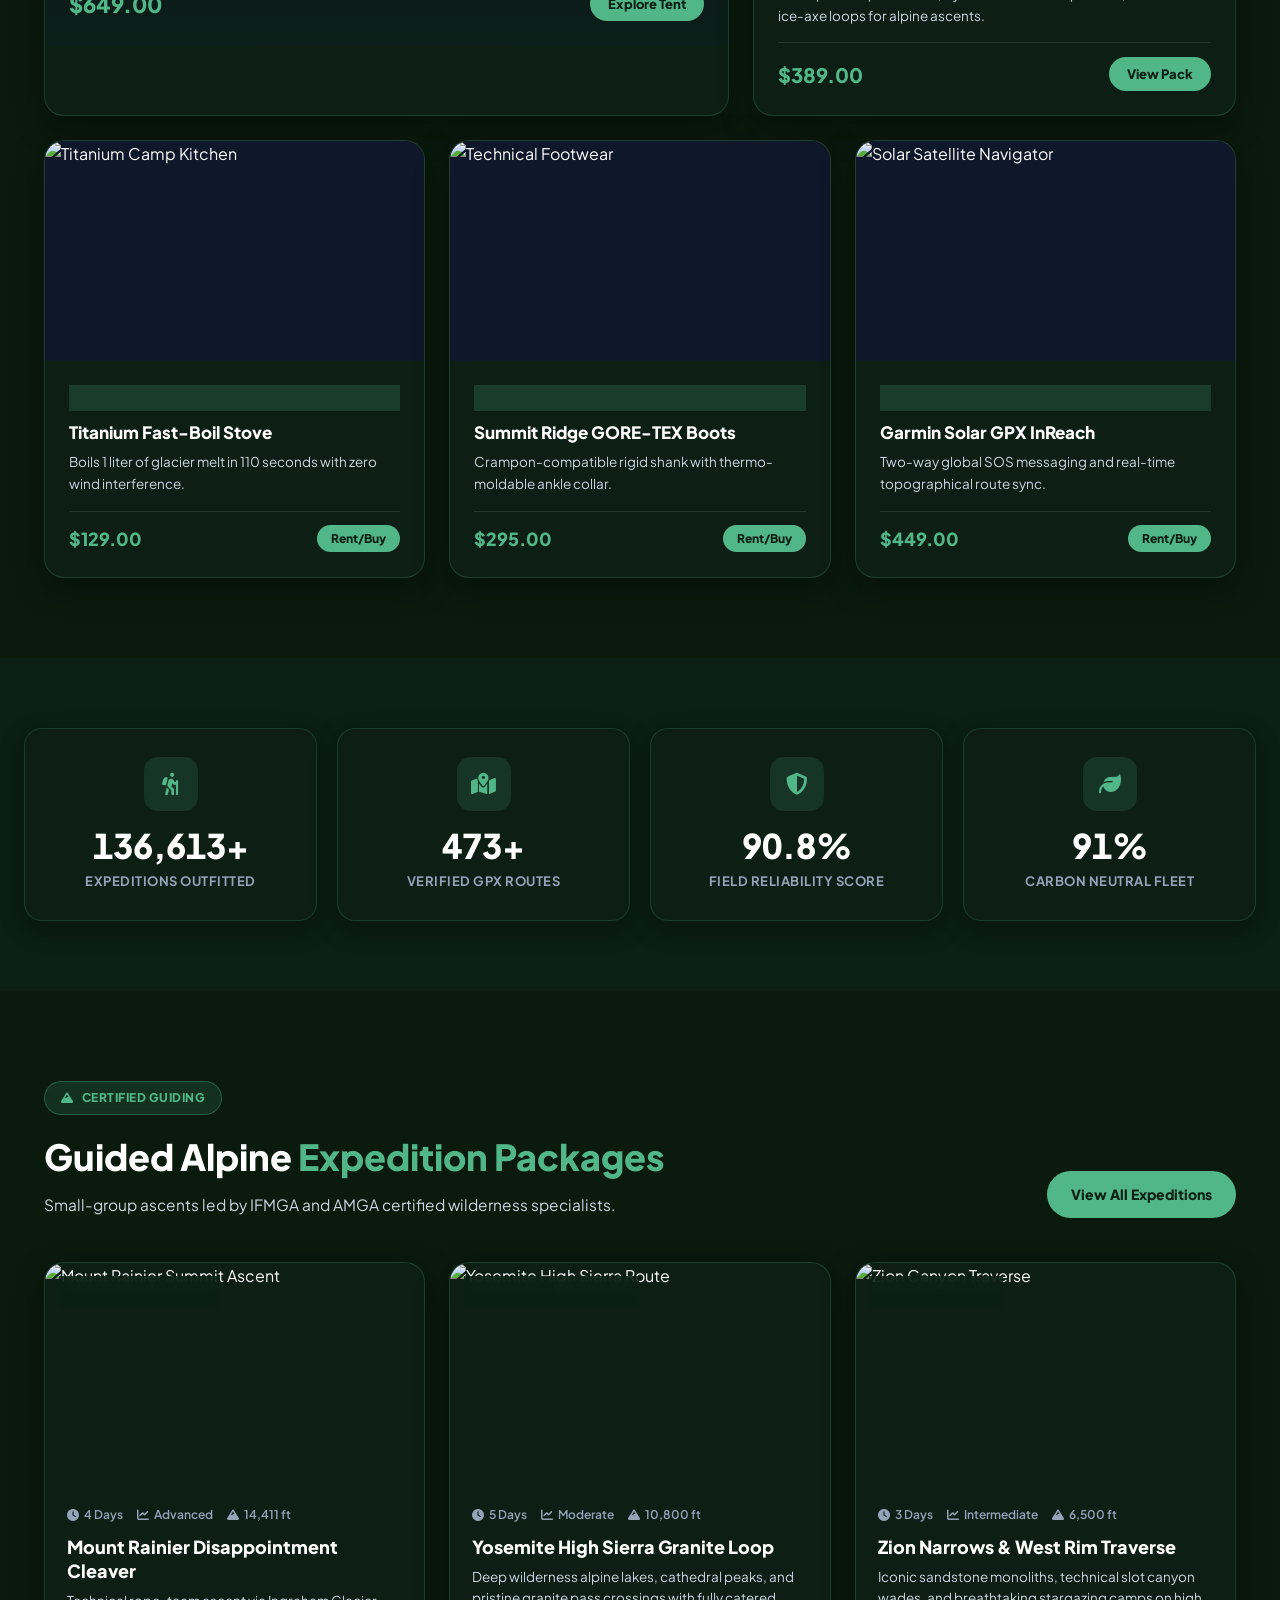
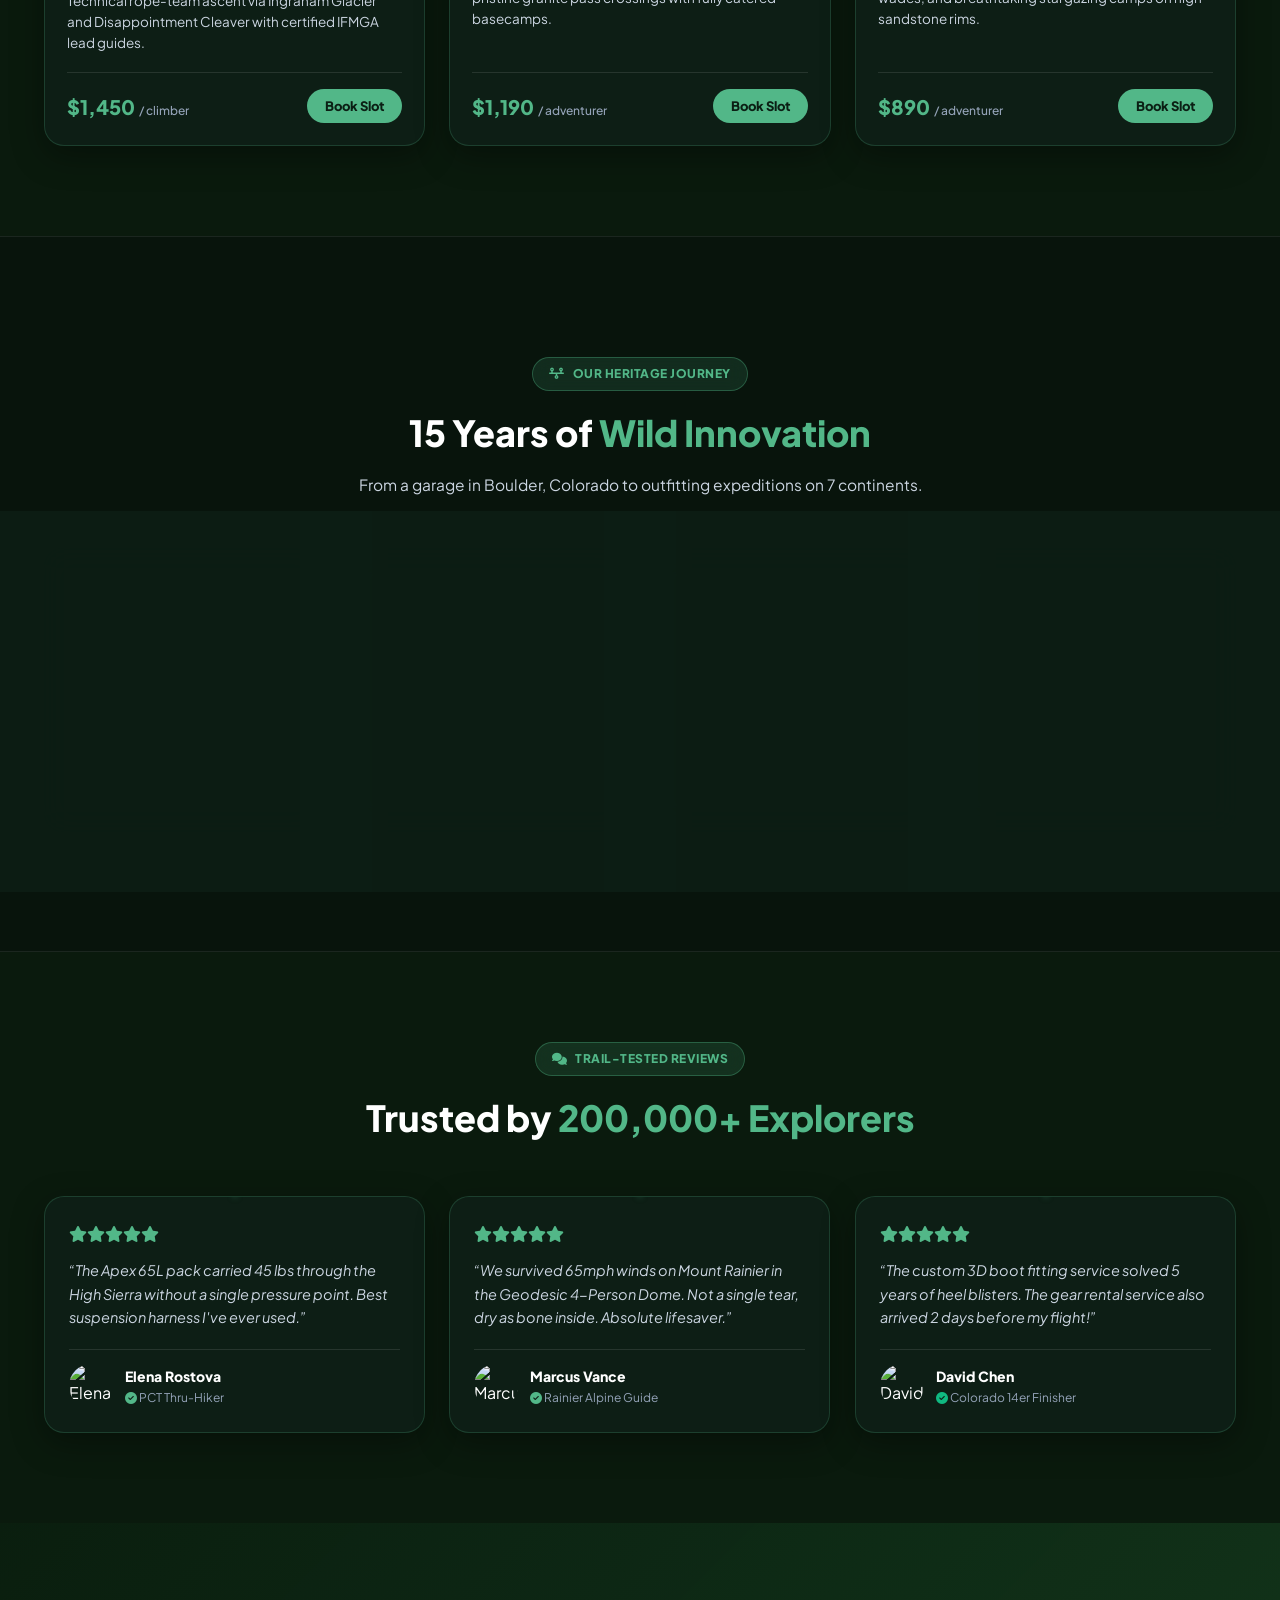
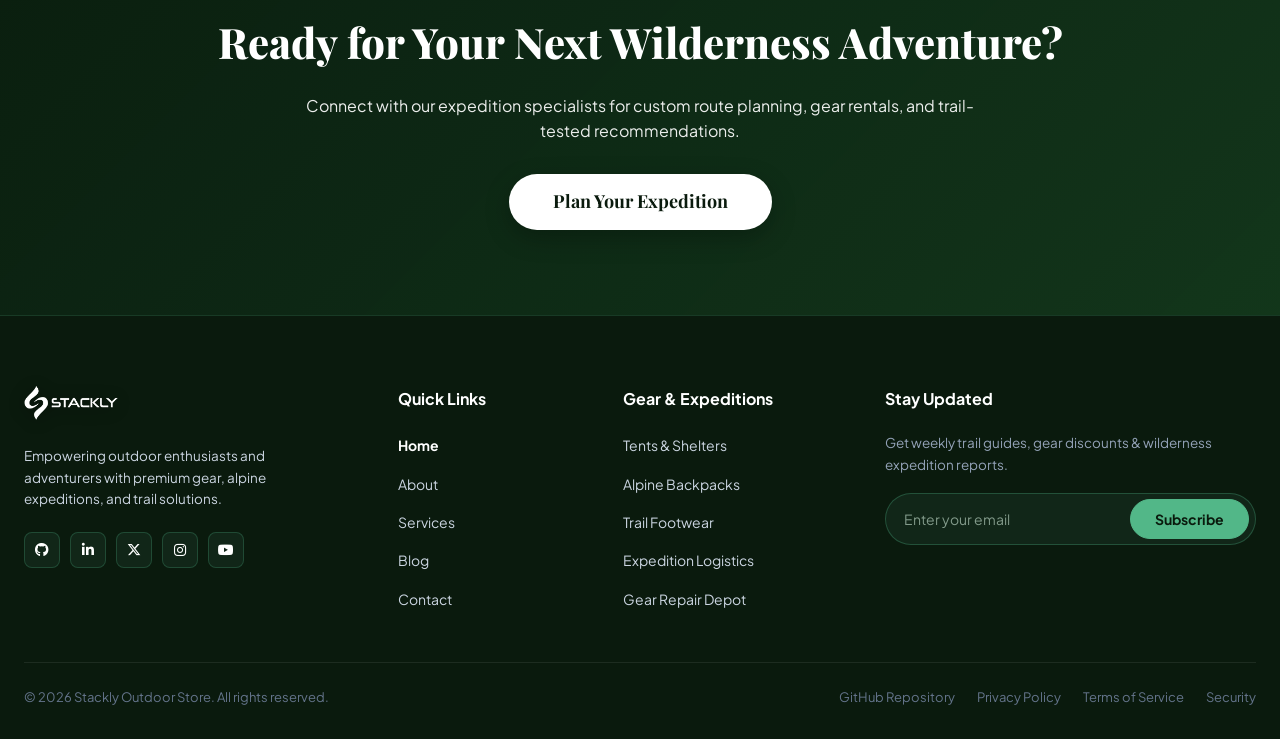
==== commit 00ac89ba: "Remove hero badge and update GitHub repository links in footer" ====
--- a/index.html
+++ b/index.html
@@ -69,9 +69,6 @@
     <section id="home" class="hero" style="background-image: linear-gradient(135deg, rgba(10,30,15,0.78) 0%, rgba(20,60,30,0.58) 100%), url('https://images.unsplash.com/photo-1504280390367-361c6d9f38f4?w=1600&q=80'); background-size: cover; background-position: center; position: relative;">
       
       <div class="hero-content" style="max-width: 860px; margin: 0 auto; text-align: center; padding: 120px 20px 80px;">
-        <a href="404.html" class="hero-badge reveal-up" id="hero-badge" style="display: inline-flex; align-items: center; gap: 8px; text-decoration: none; cursor: pointer;">
-          <i class="fa-solid fa-leaf" style="color: #52b788;"></i> PREMIUM OUTDOOR GEAR &bull; EST. 2009
-        </a>
         <h1 class="hero-title reveal-up delay-1" id="hero-title">
           Equip Your<br /><span class="hero-title-gold">Wild Adventure</span>
         </h1>
@@ -536,7 +533,7 @@
             Empowering outdoor enthusiasts and adventurers with premium gear, alpine expeditions, and trail solutions.
           </p>
           <div class="footer-social-list">
-            <a href="404.html" class="footer-social-btn" aria-label="GitHub" title="GitHub"><i class="fa-brands fa-github"></i></a>
+            <a href="https://github.com/lingalamanasa/Outdoor-Camping-Store" target="_blank" rel="noopener noreferrer" class="footer-social-btn" aria-label="GitHub" title="GitHub"><i class="fa-brands fa-github"></i></a>
             <a href="404.html" class="footer-social-btn" aria-label="LinkedIn" title="LinkedIn"><i class="fa-brands fa-linkedin-in"></i></a>
             <a href="404.html" class="footer-social-btn" aria-label="Twitter" title="Twitter"><i class="fa-brands fa-x-twitter"></i></a>
             <a href="404.html" class="footer-social-btn" aria-label="Instagram" title="Instagram"><i class="fa-brands fa-instagram"></i></a>
@@ -586,7 +583,7 @@
       <div class="footer-bottom-bar">
         <div>&copy; 2026 Stackly Outdoor Store. All rights reserved.</div>
         <div class="footer-bottom-links">
-          <a href="404.html">GitHub Repository</a>
+          <a href="https://github.com/lingalamanasa/Outdoor-Camping-Store" target="_blank" rel="noopener noreferrer">GitHub Repository</a>
           <a href="404.html">Privacy Policy</a>
           <a href="404.html">Terms of Service</a>
           <a href="404.html">Security</a>
